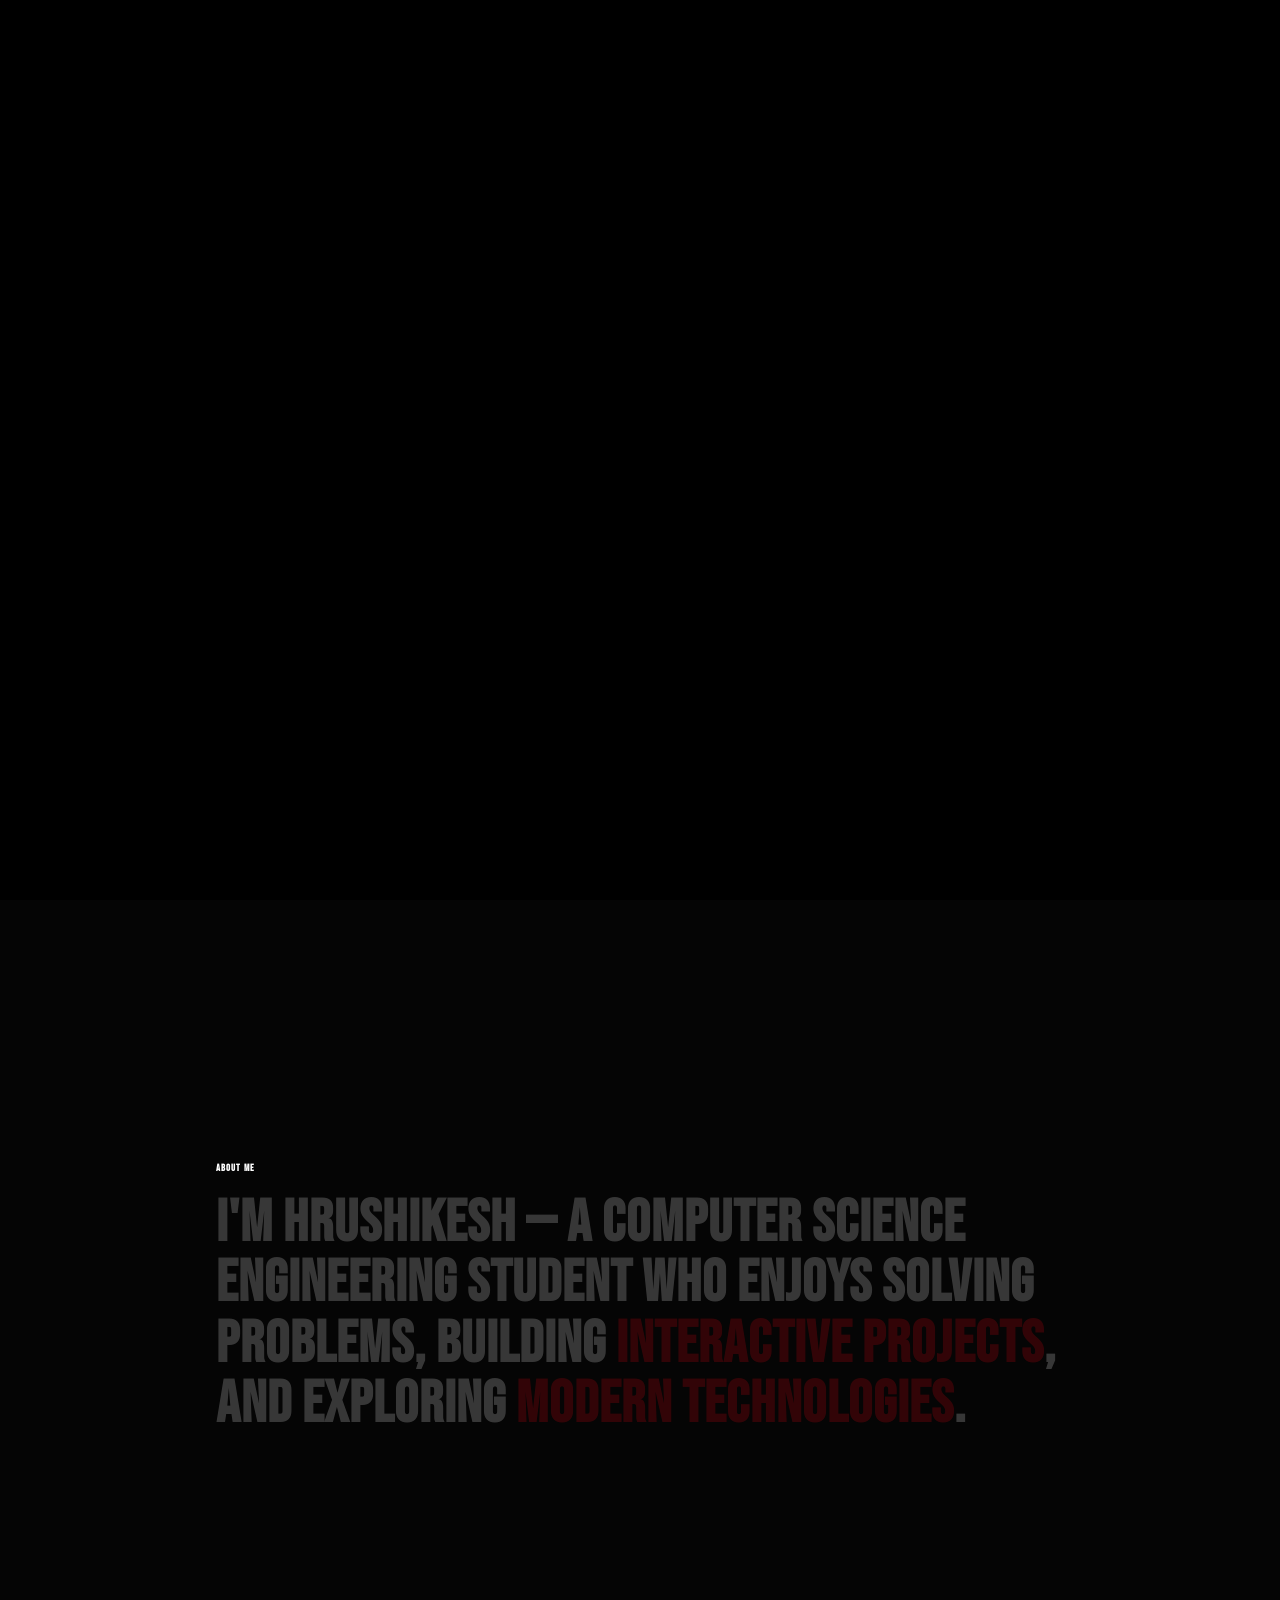
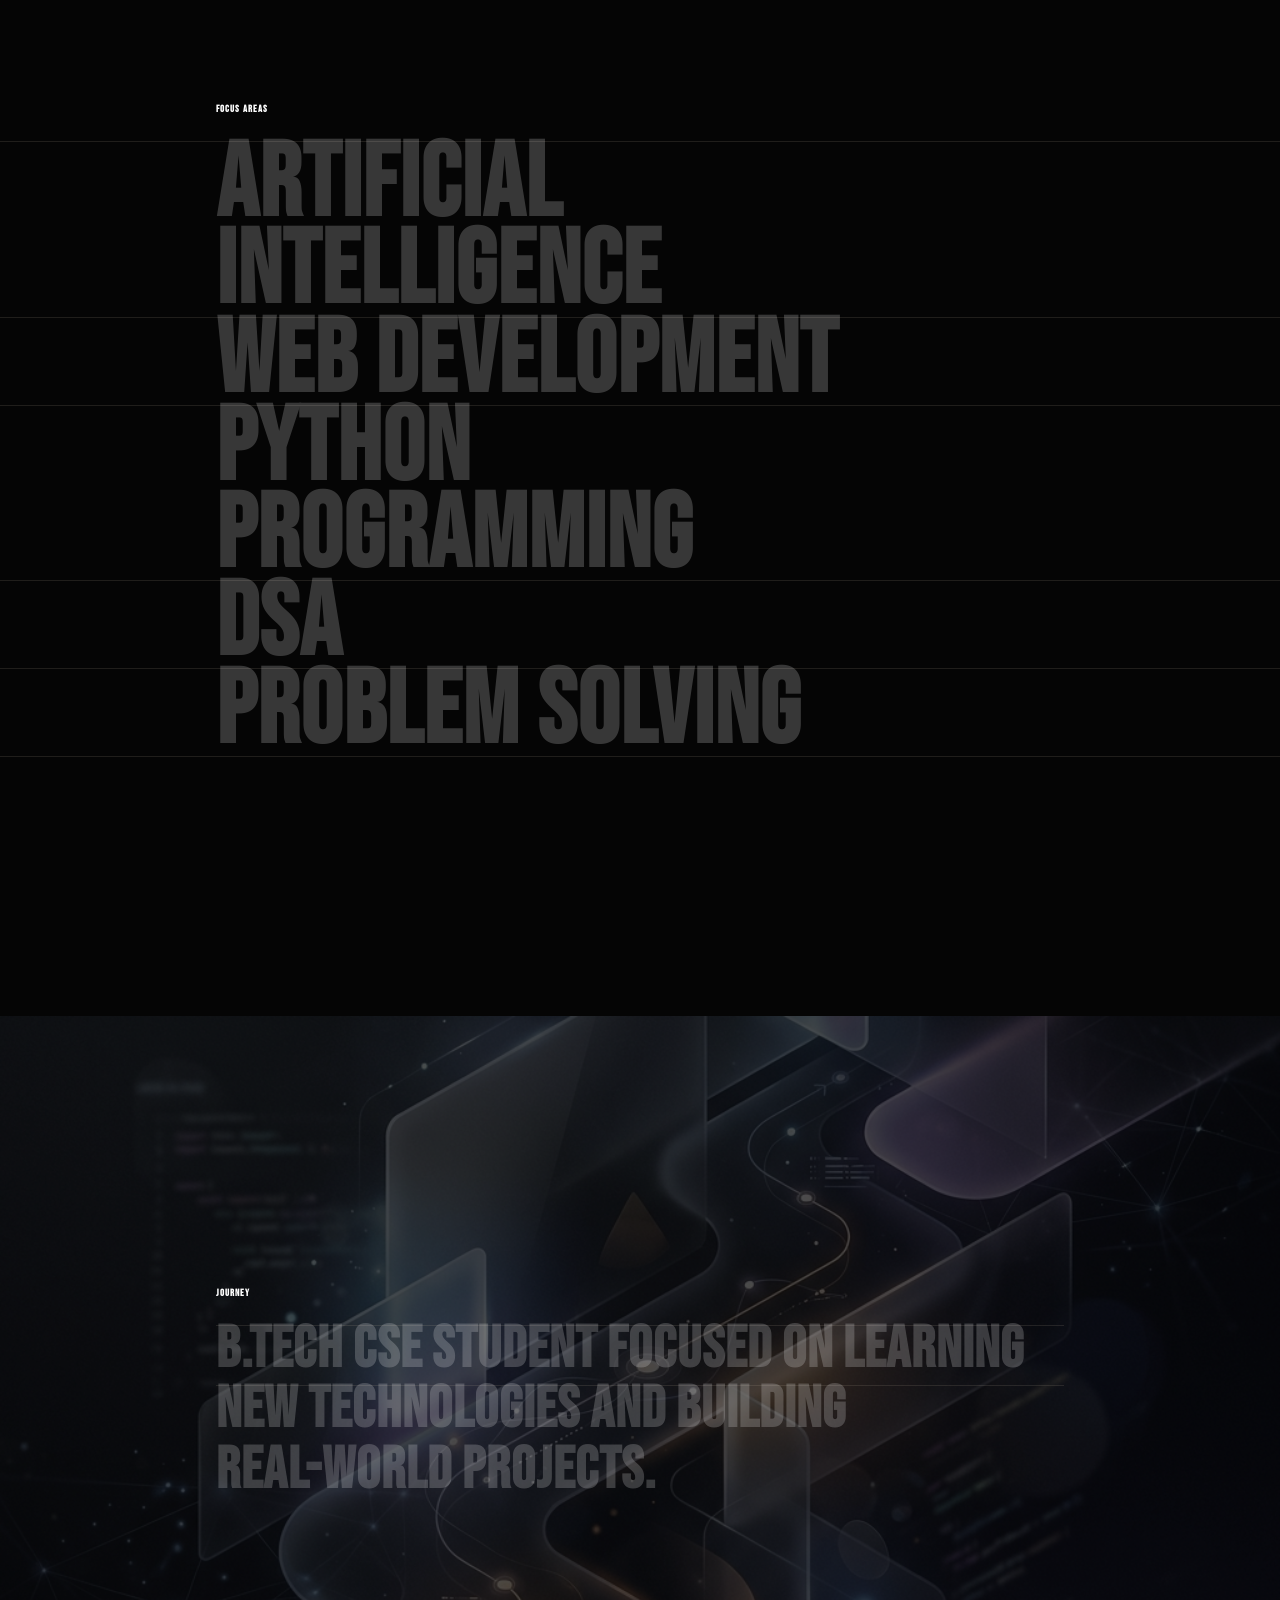
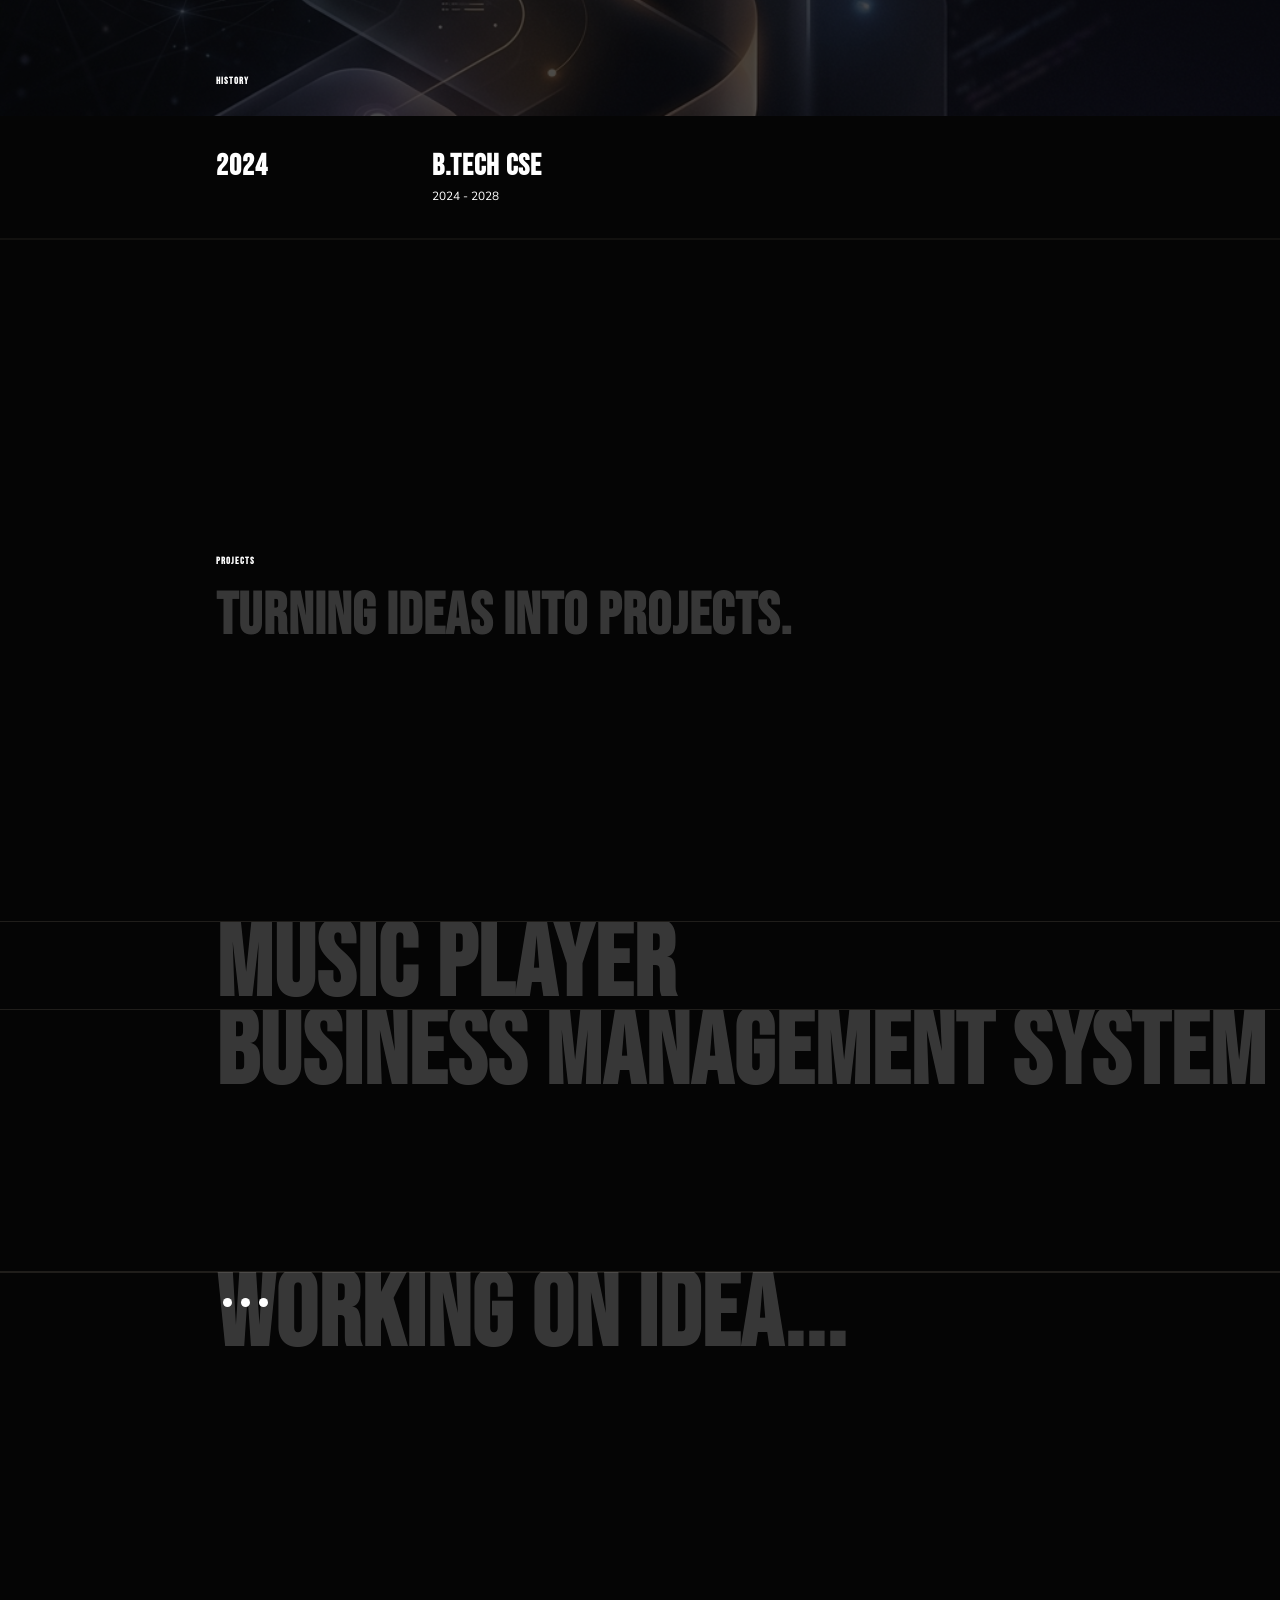
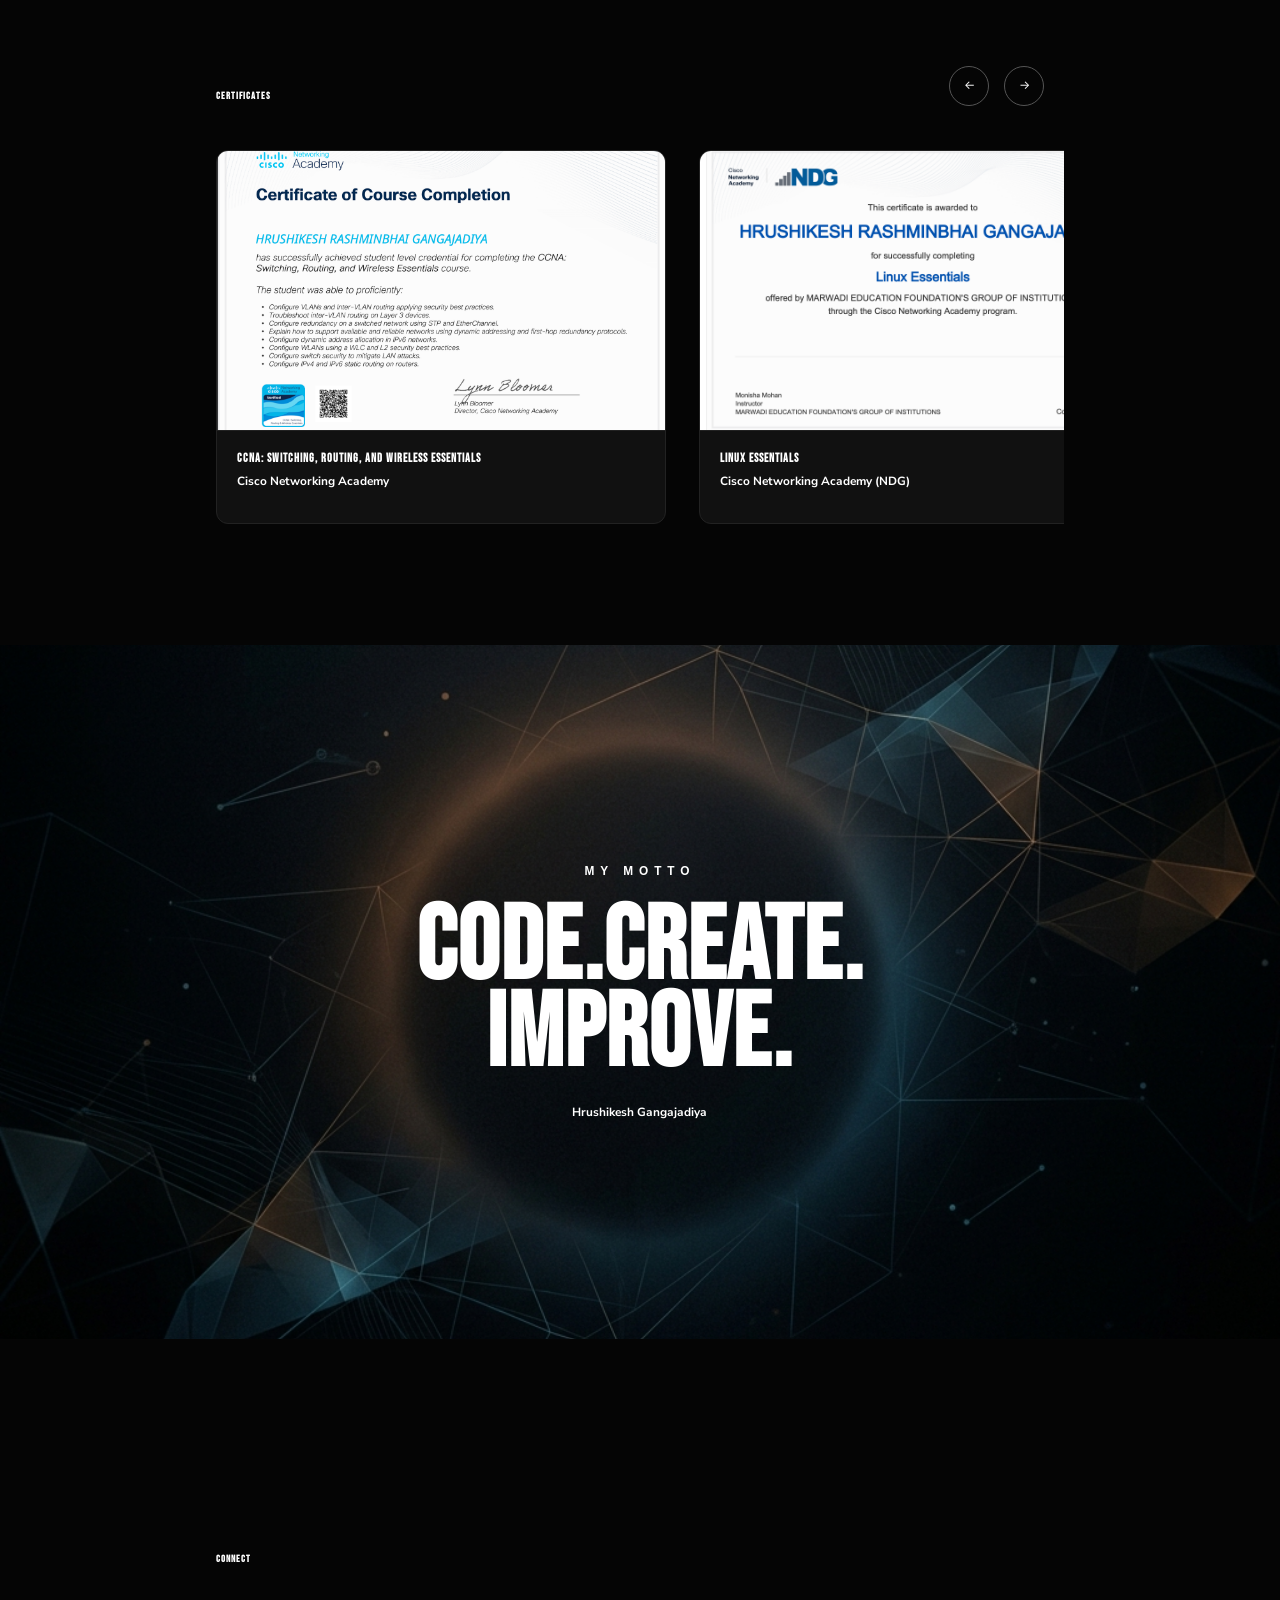
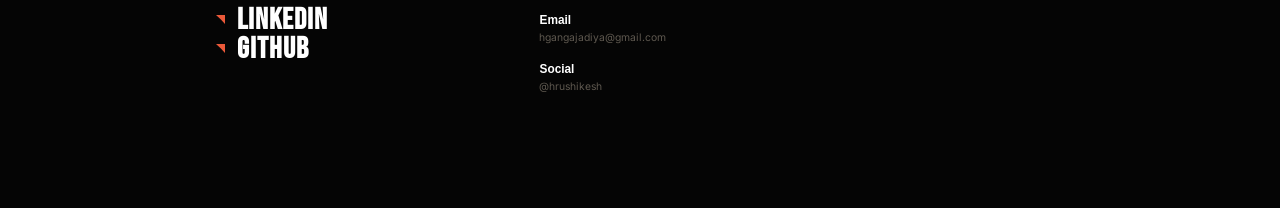
==== index.html @ e1f6123b "Initial commit of Resume website" ====
<!doctype html>
<html lang="en" class="js no-system-cursor">

<head>
    <meta charset="UTF-8">
    <meta name="viewport" content="width=device-width,initial-scale=1">
    <title>Hrushikesh — Portfolio</title>
    <link rel="icon" type="image/gif" href="assets/images/spider.gif?v=2">
    <link rel="shortcut icon" type="image/gif" href="assets/images/spider.gif?v=2">
    <link rel="preconnect" href="https://fonts.googleapis.com">
    <link rel="preconnect" href="https://fonts.gstatic.com" crossorigin>
    <link href="https://fonts.googleapis.com/css2?family=Bebas+Neue&family=Inter:wght@400;700;900&display=swap"
        rel="stylesheet">
    <meta name="description"
        content="I’m Hrushikesh — a Computer Science Engineering student passionate about building AI-powered tools, automation systems, and immersive digital experiences.">
    <script>
        history.scrollRestoration = "manual";
    </script>
    <meta name="robots" content="max-snippet:-1, max-image-preview:large, max-video-preview:-1">
    <meta name="generator" content="Powered by DevHonTran@2023 - Creative developer." />
    <link rel="canonical" href="https://ghrushikesh.github.io/My-Resume">
    <meta property="og:locale" content="en_US">
    <meta property="og:type" content="website">
    <meta property="og:title" content="Hrushikesh — Portfolio">
    <meta property="og:description"
        content="I’m Hrushikesh — a Computer Science Engineering student passionate about building AI-powered tools, automation systems, and immersive digital experiences.">
    <meta property="og:url" content="https://ghrushikesh.github.io/My-Resume">
    <meta property="og:site_name" content="Hrushikesh — Portfolio">
    <meta property="og:image" content="https://ghrushikesh.github.io/My-Resume/assets/images/screenshot.jpg">
    <meta property="og:image:secure_url" content="https://ghrushikesh.github.io/My-Resume/assets/images/screenshot.jpg">
    <meta property="og:image:width" content="1200">
    <meta property="og:image:height" content="630">
    <meta name="twitter:card" content="summary_large_image">
    <meta name="twitter:description"
        content="I’m Hrushikesh — a Computer Science Engineering student passionate about building AI-powered tools, automation systems, and immersive digital experiences.">
    <meta name="twitter:title" content="Hrushikesh — Portfolio">
    <meta name="twitter:image" content="https://ghrushikesh.github.io/My-Resume/assets/images/screenshot.jpg">
    <link rel="shortlink" href="https://ghrushikesh.github.io/My-Resume">

    <meta name="msapplication-TileColor" content="#050505">
    <meta name="theme-color" content="#050505">
    <script>
        /* <![CDATA[ */
        var siteData = {
            "siteUrl": "https://ghrushikesh.github.io/My-Resume"
        };
        /* ]]> */
    </script>
    <script src="assets/js/caching.js?v=1.0.0.3"></script>
    <style>
        body:not(.site__template-mobile) .is-animation-loading {
            opacity: 0;
        }

        body,
        html {
            scroll-behavior: auto !important;
            overscroll-behavior-y: auto !important;
            overflow: auto !important;
            height: auto !important;
        }

        /* Ensure scrollbars are visible */
        body::-webkit-scrollbar {
            display: block !important;
            width: 10px;
        }

        body::-webkit-scrollbar-track {
            background: #050505;
        }

        body::-webkit-scrollbar-thumb {
            background: #4d4d4d;
            border-radius: 5px;
        }

        /* Mask Fallback */
        .layer__red {
            -webkit-mask-image: radial-gradient(circle var(--size) at var(--x) var(--y), black 100%, transparent 100%) !important;
            mask-image: radial-gradient(circle var(--size) at var(--x) var(--y), black 100%, transparent 100%) !important;
            -webkit-mask-position: 0 0 !important;
            mask-position: 0 0 !important;
            -webkit-mask-size: 100% 100% !important;
            mask-size: 100% 100% !important;
        }

        /* Disable mask reveal for specific sections */
        .layer__red .js-no-mask-section {
            opacity: 0 !important;
        }

        /* 1. Glitch Effect for Hero Text */
        .glitch-text {
            position: relative;
            display: inline-block;
        }

        .glitch-text:hover {
            animation: glitch 0.3s infinite;
        }

        @keyframes glitch {
            0% {
                text-shadow: 3px 0 #E60012, -3px 0 #00FFFF;
                transform: translate(2px, 0);
            }

            20% {
                text-shadow: -3px 0 #E60012, 3px 0 #00FFFF;
                transform: translate(-2px, 0);
            }

            40% {
                text-shadow: 3px 0 #E60012, -3px 0 #00FFFF;
                transform: translate(1px, -1px);
            }

            60% {
                text-shadow: -3px 0 #E60012, 3px 0 #00FFFF;
                transform: translate(-1px, 1px);
            }

            80% {
                text-shadow: 3px 0 #E60012, -3px 0 #00FFFF;
                transform: translate(2px, 1px);
            }

            100% {
                text-shadow: -3px 0 #E60012, 3px 0 #00FFFF;
                transform: translate(0, 0);
            }
        }

        /* 2. Venom Blast Glow on Hover */
        a:hover,
        .header_menu_item:hover,
        .contact_link:hover,
        .social_link:hover,
        .social_link__github:hover,
        .link-logo:hover,
        .cert-btn-prev:hover,
        .cert-btn-next:hover,
        .cert-btn-prev-red:hover,
        .cert-btn-next-red:hover {
            text-shadow: 0 0 10px #FFD700, 0 0 20px #FFA500 !important;
            color: #FFD700 !important;
            transition: 0.3s cubic-bezier(0.4, 0, 0.2, 1);
        }

        .cert-btn-prev:hover,
        .cert-btn-next:hover,
        .cert-btn-prev-red:hover,
        .cert-btn-next-red:hover {
            box-shadow: 0 0 20px #FFD700 !important;
            border-color: #FFD700 !important;
            background: #FFD700 !important;
            color: #000 !important;
        }

        /* 3. Miles Morales Custom Cursor */
        .vj-cursor,
        .js-vj-cursor {
            opacity: 1 !important;
            overflow: visible !important;
            z-index: 999999 !important;
        }

        .vj-cursor::after,
        .js-vj-cursor::after {
            content: '' !important;
            position: absolute !important;
            width: 10px !important;
            height: 10px !important;
            background: #FFFFFF !important;
            border-radius: 50% !important;
            box-shadow: 0 0 15px #E60012, 0 0 30px #E60012 !important;
            top: 50% !important;
            left: 50% !important;
            transform: translate(-50%, -50%) !important;
            z-index: 999999 !important;
            display: block !important;
            pointer-events: none !important;
        }

        .vj-cursor::before {
            content: '' !important;
            position: absolute !important;
            width: 40px !important;
            height: 40px !important;
            border: 2px solid #E60012 !important;
            border-radius: 50% !important;
            top: 50% !important;
            left: 50% !important;
            transform: translate(-50%, -50%) scale(0) !important;
            animation: spider-pulse 3s infinite !important;
            pointer-events: none !important;
            z-index: 999998 !important;
            display: block !important;
        }

        @keyframes spider-pulse {
            0% {
                transform: translate(-50%, -50%) scale(0.5);
                opacity: 0;
            }

            10% {
                opacity: 1;
            }

            40% {
                transform: translate(-50%, -50%) scale(4);
                opacity: 0;
            }

            100% {
                opacity: 0;
            }
        }

        /* 2. Glitchy Profile Logo */
        .header_logo img {
            transition: all 0.2s ease;
        }

        .header_logo:hover img {
            animation: logo-glitch 0.4s infinite;
        }

        @keyframes logo-glitch {
            0% {
                transform: translate(0, 0);
                filter: hue-rotate(0deg);
            }

            25% {
                transform: translate(-2px, 2px);
                filter: hue-rotate(90deg);
            }

            50% {
                transform: translate(2px, -2px);
                filter: hue-rotate(180deg);
            }

            75% {
                transform: translate(-1px, -1px);
                filter: hue-rotate(270deg);
            }

            100% {
                transform: translate(0, 0);
                filter: hue-rotate(360deg);
            }
        }

        /* 4. Refined Venom Blast Pulse */
        .contact_link,
        .cert-btn-prev,
        .cert-btn-next {
            animation: venom-pulse 5s infinite;
        }

        @keyframes venom-pulse {
            0% {
                text-shadow: none;
                box-shadow: none;
            }

            94% {
                text-shadow: none;
                box-shadow: none;
            }

            96% {
                text-shadow: 0 0 15px #FFD700;
                box-shadow: 0 0 10px #FFD700;
            }

            98% {
                text-shadow: 0 0 25px #FFD700;
                box-shadow: 0 0 20px #FFD700;
            }

            100% {
                text-shadow: none;
                box-shadow: none;
            }
        }

        .hero_content {
            display: flex !important;
            justify-content: center !important;
            align-items: center !important;
            text-align: center !important;
            width: 100% !important;
            left: 0 !important;
            height: 100vh !important;
            /* Force full height centering */
        }

        .hero_content_inner {
            width: 100% !important;
            max-width: 100% !important;
            flex: 0 0 100% !important;
            display: flex !important;
            flex-direction: column !important;
            align-items: center !important;
            justify-content: center !important;
        }

        a:hover,
        button:hover {
            cursor: none !important;
            /* Hide system cursor on hover to use custom one */
        }

        /* 5. Smooth Reveal on Scroll */
        .reveal-on-scroll {
            opacity: 0;
            transform: translateY(40px);
            transition: all 0.8s cubic-bezier(0.2, 0.8, 0.2, 1);
        }

        /* 5. Spider-Man Typography */
        h1,
        h2,
        h3,
        .h1,
        .h2,
        .h3,
        .text-uppercase,
        strong {
            font-family: 'Bebas Neue', sans-serif !important;
            letter-spacing: 1px !important;
            text-transform: uppercase !important;
        }

        body {
            font-family: 'Inter', sans-serif !important;
        }

        /* 1. Chromatic Aberration */
        h1.glitch-text {
            text-shadow: 2px 0 1px rgba(230, 0, 18, 0.8), -2px 0 1px rgba(0, 255, 255, 0.8) !important;
        }

        /* 2. Web Particle Canvas */
        #web-canvas {
            position: fixed;
            top: 0;
            left: 0;
            width: 100%;
            height: 100%;
            z-index: -1;
            pointer-events: none;
            opacity: 0.15;
            /* Much subtler */
        }

        .reveal-on-scroll.revealed {
            opacity: 1 !important;
            transform: translateY(0) !important;
            visibility: visible !important;
        }
    </style>
    <!-- <script async src="https://www.googletagmanager.com/gtag/js?id=G-79VFDFP12E"></script>
    <script>
        window.dataLayer = window.dataLayer || [];

        function gtag() {
            dataLayer.push(arguments);
        }
        gtag('js', new Date());

        gtag('config', 'G-79VFDFP12E');
    </script> -->
    <script defer="defer" src="vendor.bundle.js?v=miles_v3_final"></script>
    <script defer="defer" src="app.bundle.js?v=miles_v3_final"></script>
    <link href="app.css?v=miles_v3_final" rel="stylesheet">
</head>

<body class="home">
    <canvas id="web-canvas"></canvas>
    <div class="page-loading js-page-loading"
        style="position: fixed; top: 0; z-index: 99999999; width: 100%; height: 100%; left: 0; background-color: #050505;">
        <div class="page-loading_inner js-page-loading_inner" style="opacity: 0"><svg id="page-loading_circle"
                width="270" height="270" viewBox="0 0 270 270" fill="none" xmlns="http://www.w3.org/2000/svg">
                <circle cx="136" cy="136" r="132" stroke="#FFFFFF" />
            </svg>
            <div class="page-loading_logo"><img id="page-loading_logo" src="assets/images/spider.gif" width="64px"
                    height="64px" alt="logo" style="border-radius: 50%; object-fit: cover;"></div><button
                id="js-page-loading_start" class="body-text page-loading_start">Start</button> <span
                id="js-page-loading_text" class="page-loading_text"><b class="js-loading_text">00</b>%</span>
        </div>
    </div>
    <header class="header js-header">
        <div class="header_logo js-header_logo"><a class="link-logo" aria-label="Home page" href="/"><img
                    src="assets/icons/profile.jpeg" alt="logo"
                    style="width: 40px; height: 40px; border-radius: 50%; object-fit: cover;"></a></div>
        <div class="header_menu">
            <ul class="header_menu_list ul__reset">
                <li class="header_menu_item js-cursor-contract"><a href="#about" class="desc text-uppercase"><span
                            class="header_menu_item_inner"><span
                                class="header_menu_item_link header_menu_item_link__deep">About</span> <span
                                class="header_menu_item_link header_menu_item_link__active">About</span></span></a></li>
                <li class="header_menu_item js-cursor-contract"><a href="#work" class="desc text-uppercase"><span
                            class="header_menu_item_inner"><span
                                class="header_menu_item_link header_menu_item_link__deep">Projects</span> <span
                                class="header_menu_item_link header_menu_item_link__active">Projects</span></span></a>
                </li>
                <li class="header_menu_item js-cursor-contract"><a href="#contact" class="desc text-uppercase"><span
                            class="header_menu_item_inner"><span
                                class="header_menu_item_link header_menu_item_link__deep">Contact</span> <span
                                class="header_menu_item_link header_menu_item_link__active">Contact</span></span></a>
                </li>
            </ul>
        </div>
    </header>
    <main class="main-layer js-pageContent">
        <div class="layer layer__dark">
            <div class="container">
                <div id="about">
                    <div class="hero">
                        <div class="hero_bg" data-lenis-parallax=".5">
                            <div class="w-100 h-100 js-anim--scale" data-screen-offset="0.3"><video id="hero-bg-video"
                                    autoplay muted playsinline loop preload="none" data-pc="assets/video/hero.mp4"
                                    data-mobile="assets/video/hero_mobile.mp4"></video></div>
                        </div>
                        <div class="hero_content">
                            <div class="row justify-content-center">
                                <div class="hero_content_inner js-cursor-extend">
                                    <h6 class="text-center hero_content_inner_subtitle js-anim--lines--sim"
                                        data-screen-offset="0.8">Hrushikesh Gangajadiya</h6>
                                    <h1 class="text-center js-anim--chars mb-0 glitch-text" data-screen-offset="0.6">
                                        BUILDING<br><strong>FUTURISTIC</strong><br><strong>DIGITAL</strong><br>EXPERIENCES
                                    </h1>
                                </div>
                            </div>
                        </div>
                    </div>
                    <div class="about js-about">
                        <div class="row about_me">
                            <div class="col-lg-8 col-sm-10 col-12 offset-lg-2 offset-sm-1">
                                <div class="about_content container_content js-cursor-extend">
                                    <p class="about_content_label body-text text-uppercase">About me</p>
                                    <div class="about_content_desc h2">
                                        <div class="scroll-paragraph-mask js-scroll-paragraph-mask">I'm Hrushikesh — a
                                            Computer Science Engineering student who enjoys solving problems,
                                            building <strong>interactive projects</strong>, and exploring <strong>modern
                                                technologies</strong>.
                                        </div>
                                    </div>
                                </div>
                            </div>
                        </div>
                        <div class="about_ido">
                            <div class="js-about_ido_coffee about_ido_coffee">
                                <div class="js-about_ido_inner about_ido_inner" data-lenis-speed="-.1"></div>
                            </div>
                            <div class="js-about_ido_mouse about_ido_mouse">
                                <div class="js-about_ido_inner about_ido_inner" data-lenis-speed=".1"></div>
                            </div>
                            <div class="row">
                                <div class="col-lg-8 col-sm-10 offset-lg-2 offset-sm-1 col-12">
                                    <p class="about_content_label container_content body-text text-uppercase">Focus
                                        Areas</p>
                                </div>
                            </div>
                            <div class="heading-mask js-heading-mask reveal-on-scroll">
                                <div class="heading-mask_el heading-mask_el__deep container_content">
                                    <div class="row align-items-center">
                                        <div class="col-sm-6 offset-lg-2 offset-sm-1 col-12">
                                            <div class="simple-masking">
                                                <div class="js-simple-masking_el simple-masking_el js-cursor-contract">
                                                    <h2 class="h1 mb-0 js-heading-mask_heading">Artificial Intelligence
                                                    </h2>
                                                </div>
                                            </div>
                                        </div>
                                        <div class="col-3 op-0 d-lg-block d-none">
                                            <p class="mb-0 desc">Building smart systems and neural networks for
                                                real-world impact.</p>
                                        </div>
                                    </div>
                                </div>
                                <div class="heading-mask_el heading-mask_el__masking container_content">
                                    <div class="row align-items-center">
                                        <div class="col-sm-6 offset-lg-2 offset-sm-1 col-12">
                                            <div class="simple-masking overflow-hidden">
                                                <div class="simple-masking_el">
                                                    <h2 class="h1 mb-0 text-dark">Artificial Intelligence</h2>
                                                </div>
                                            </div>
                                        </div>
                                        <div class="col-lg-3 col-sm-4 col-12 text-dark d-sm-block d-none">
                                            <p class="mb-0 desc">Building smart systems and neural networks for
                                                real-world impact.</p>
                                        </div>
                                    </div>
                                </div>
                            </div>
                            <div class="heading-mask js-heading-mask reveal-on-scroll">
                                <div class="heading-mask_el heading-mask_el__deep container_content">
                                    <div class="row align-items-center">
                                        <div class="col-sm-6 offset-lg-2 offset-sm-1 col-12">
                                            <div class="simple-masking">
                                                <div class="js-simple-masking_el simple-masking_el js-cursor-contract">
                                                    <h2 class="h1 mb-0 js-heading-mask_heading">Web Development</h2>
                                                </div>
                                            </div>
                                        </div>
                                        <div class="col-3 op-0 d-lg-block d-none">
                                            <p class="mb-0 desc">Creating responsive and interactive web applications
                                                using modern stacks.</p>
                                        </div>
                                    </div>
                                </div>
                                <div class="heading-mask_el heading-mask_el__masking container_content">
                                    <div class="row align-items-center">
                                        <div class="col-sm-6 offset-lg-2 offset-sm-1 col-12">
                                            <div class="simple-masking overflow-hidden">
                                                <div class="simple-masking_el">
                                                    <h2 class="h1 mb-0 text-dark">Web Development</h2>
                                                </div>
                                            </div>
                                        </div>
                                        <div class="col-lg-3 col-sm-4 col-12 text-dark d-sm-block d-none">
                                            <p class="mb-0 desc">Creating responsive and interactive web applications
                                                using modern stacks.</p>
                                        </div>
                                    </div>
                                </div>
                            </div>
                            <div class="heading-mask js-heading-mask reveal-on-scroll">
                                <div class="heading-mask_el heading-mask_el__deep container_content">
                                    <div class="row align-items-center">
                                        <div class="col-sm-6 offset-lg-2 offset-sm-1 col-12">
                                            <div class="simple-masking">
                                                <div class="js-simple-masking_el simple-masking_el js-cursor-contract">
                                                    <h2 class="h1 mb-0 js-heading-mask_heading">Python Programming</h2>
                                                </div>
                                            </div>
                                        </div>
                                        <div class="col-3 op-0 d-lg-block d-none">
                                            <p class="mb-0 desc">Writing clean, efficient, and scalable code for diverse
                                                software solutions.</p>
                                        </div>
                                    </div>
                                </div>
                                <div class="heading-mask_el heading-mask_el__masking container_content">
                                    <div class="row align-items-center">
                                        <div class="col-sm-6 offset-lg-2 offset-sm-1 col-12">
                                            <div class="simple-masking overflow-hidden">
                                                <div class="simple-masking_el">
                                                    <h2 class="h1 mb-0 text-dark">Python Programming</h2>
                                                </div>
                                            </div>
                                        </div>
                                        <div class="col-lg-3 col-sm-4 col-12 text-dark d-sm-block d-none">
                                            <p class="mb-0 desc">Writing clean, efficient, and scalable code for diverse
                                                software solutions.</p>
                                        </div>
                                    </div>
                                </div>
                            </div>
                            <div class="heading-mask js-heading-mask reveal-on-scroll">
                                <div class="heading-mask_el heading-mask_el__deep container_content">
                                    <div class="row align-items-center">
                                        <div class="col-sm-6 offset-lg-2 offset-sm-1 col-12">
                                            <div class="simple-masking">
                                                <div class="js-simple-masking_el simple-masking_el js-cursor-contract">
                                                    <h2 class="h1 mb-0 js-heading-mask_heading">DSA</h2>
                                                </div>
                                            </div>
                                        </div>
                                        <div class="col-3 op-0 d-lg-block d-none">
                                            <p class="mb-0 desc">Optimizing algorithms and data structures for maximum
                                                performance.</p>
                                        </div>
                                    </div>
                                </div>
                                <div class="heading-mask_el heading-mask_el__masking container_content">
                                    <div class="row align-items-center">
                                        <div class="col-sm-6 offset-lg-2 offset-sm-1 col-12">
                                            <div class="simple-masking overflow-hidden">
                                                <div class="simple-masking_el">
                                                    <h2 class="h1 mb-0 text-dark">DSA</h2>
                                                </div>
                                            </div>
                                        </div>
                                        <div class="col-lg-3 col-sm-4 col-12 text-dark d-sm-block d-none">
                                            <p class="mb-0 desc">Optimizing algorithms and data structures for maximum
                                                performance.</p>
                                        </div>
                                    </div>
                                </div>
                            </div>
                            <div class="heading-mask js-heading-mask reveal-on-scroll">
                                <div class="heading-mask_el heading-mask_el__deep container_content">
                                    <div class="row align-items-center">
                                        <div class="col-sm-6 offset-lg-2 offset-sm-1 col-12">
                                            <div class="simple-masking">
                                                <div class="js-simple-masking_el simple-masking_el js-cursor-contract">
                                                    <h2 class="h1 mb-0 js-heading-mask_heading">Problem Solving</h2>
                                                </div>
                                            </div>
                                        </div>
                                        <div class="col-3 op-0 d-lg-block d-none">
                                            <p class="mb-0 desc">Cracking complex logical challenges with efficient and
                                                elegant solutions.</p>
                                        </div>
                                    </div>
                                </div>
                                <div class="heading-mask_el heading-mask_el__masking container_content">
                                    <div class="row align-items-center">
                                        <div class="col-sm-6 offset-lg-2 offset-sm-1 col-12">
                                            <div class="simple-masking overflow-hidden">
                                                <div class="simple-masking_el">
                                                    <h2 class="h1 mb-0 text-dark">Problem Solving</h2>
                                                </div>
                                            </div>
                                        </div>
                                        <div class="col-lg-3 col-sm-4 col-12 text-dark d-sm-block d-none">
                                            <p class="mb-0 desc">Cracking complex logical challenges with efficient and
                                                elegant solutions.</p>
                                        </div>
                                    </div>
                                </div>
                            </div>
                        </div>
                    </div>
                </div>
                <div id="work">
                    <div class="work" id="work">
                        <div class="row work_experience">
                            <div class="work_bg" data-lenis-speed=".5">
                                <picture class="image__object-fit d-lg-block d-none" style="filter: brightness(0.3);">
                                    <img src="assets/images/work.png" width="1728" height="1008"
                                        sizes="(max-width: 1728px) 100vw, 1728px" alt="work" />
                                </picture>
                                <picture class="image__object-fit d-lg-none d-block" style="filter: brightness(0.3);">
                                    <img src="assets/images/work-mobile.png" width="429" height="914"
                                        sizes="(max-width: 429px) 100vw, 914px" alt="work-mobile" />
                                </picture>
                            </div>
                            <div class="col-lg-8 col-sm-10 offset-lg-2 offset-sm-1 col-12">
                                <div class="work_content container_content js-no-mask-section">
                                    <p class="work_content_label body-text text-uppercase">Journey</p>
                                    <div class="heading-mask">
                                        <div class="heading-mask_el heading-mask_el__deep">
                                            <div class="work_content_desc h2">
                                                <div class="scroll-paragraph-mask js-scroll-paragraph-mask">B.Tech CSE
                                                    student focused on learning new technologies and building real-world
                                                    projects.</div>
                                            </div>
                                        </div>
                                        <div class="heading-mask_el heading-mask_el__masking container_content">
                                            <div class="work_content_desc h2">
                                                <div class="scroll-paragraph-mask text-dark">Building beyond the
                                                    classroom.</div>
                                            </div>
                                        </div>
                                    </div>
                                </div>
                            </div>
                        </div>
                        <div class="work_history">
                            <div class="row work_heading work_history_heading">
                                <div class="col-lg-8 col-sm-10 offset-lg-2 offset-sm-1 col-12">
                                    <p class="work_content_label container_content body-text text-uppercase mb-0">
                                        History</p>
                                </div>
                            </div>
                            <div class="heading-mask heading-mask__now js-no-mask-section reveal-on-scroll">
                                <div class="heading-mask_el container_content heading-mask_el__deep">
                                    <div class="row">
                                        <div class="col-sm-2 offset-lg-2 offset-sm-1 col-3">
                                            <div class="simple-masking">
                                                <div class="simple-masking_el"><span class="h3 mb-1">2024</span></div>
                                            </div>
                                        </div>
                                        <div class="col-lg-6 col-sm-8 col-9">
                                            <div class="simple-masking_el js-simple-masking_el">
                                                <p class="h3 mb-1">B.Tech CSE</p>
                                                <p class="mb-0 desc font-400">2024 - 2028</p>
                                            </div>
                                        </div>
                                    </div>
                                </div>
                                <div class="heading-mask_el container_content heading-mask_el__masking">
                                    <div class="row">
                                        <div class="col-sm-2 offset-lg-2 offset-sm-1 col-3">
                                            <div class="simple-masking">
                                                <div class="simple-masking_el"><span
                                                        class="h3 mb-1 text-dark">2024</span></div>
                                            </div>
                                        </div>
                                        <div class="col-lg-6 col-sm-8 col-9">
                                            <div class="simple-masking_el">
                                                <p class="h3 mb-1 text-dark">B.Tech CSE</p>
                                                <p class="mb-0 desc font-400 text-dark">2024 - 2028</p>
                                            </div>
                                        </div>
                                    </div>
                                </div>
                            </div>

                        </div>
                    </div>
                    <div class="client js-client" id="client">
                        <div class="row client_info">
                            <div class="col-lg-9 col-sm-10 offset-lg-2 offset-sm-1 col-12">
                                <div class="client_content container_content js-cursor-extend">
                                    <p class="client_content_label body-text text-uppercase">Projects</p>
                                    <div class="client_content_desc h2">
                                        <div class="scroll-paragraph-mask js-scroll-paragraph-mask">Turning ideas into
                                            projects.</div>
                                    </div>
                                </div>
                            </div>
                        </div>
                        <div class="client_list">
                            <div class="client_list_3d" data-lenis-speed=".1">
                                <div class="js-client_list_3d client_list_3d_inner"></div>
                                <div class="client_list_3d_image"><img src="assets/images/planet-1-1.png" alt="planet">
                                </div>
                            </div>
                            <div class="client_list_inner">
                                <div class="heading-mask js-heading-mask reveal-on-scroll">
                                    <div class="heading-mask_el heading-mask_el__deep">
                                        <div class="row align-items-center">
                                            <div class="col-lg-10 offset-lg-2 col-sm-11 offset-sm-1 col-12">
                                                <div class="simple-masking overflow-hidden">
                                                    <div
                                                        class="simple-masking_el js-simple-masking_el js-cursor-contract">
                                                        <h2
                                                            class="h1 mb-0 js-heading-mask_heading container_content none-break">
                                                            Music Player</h2>
                                                    </div>
                                                </div>
                                            </div>
                                        </div>
                                    </div>
                                    <div class="heading-mask_el heading-mask_el__masking container_content">
                                        <div class="row align-items-center">
                                            <div class="col-sm-6 offset-lg-2 offset-sm-1 col-12">
                                                <div class="simple-masking overflow-hidden">
                                                    <div class="simple-masking_el">
                                                        <h2 class="h1 mb-0 text-dark none-break">Music Player</h2>
                                                    </div>
                                                </div>
                                            </div>
                                            <div class="col-lg-3 col-sm-4 text-dark d-sm-block d-none">
                                                <p class="mb-0 desc">Interactive Music Player website with modern UI/UX
                                                    design.</p>
                                            </div>
                                        </div>
                                    </div>
                                </div>
                                <div class="heading-mask js-heading-mask reveal-on-scroll">
                                    <div class="heading-mask_el heading-mask_el__deep">
                                        <div class="row align-items-center">
                                            <div class="col-lg-10 offset-lg-2 col-sm-11 offset-sm-1 col-12">
                                                <div class="simple-masking overflow-hidden">
                                                    <div
                                                        class="simple-masking_el js-simple-masking_el js-cursor-contract">
                                                        <h2 class="h1 mb-0 js-heading-mask_heading container_content">
                                                            Business Management System</h2>
                                                    </div>
                                                </div>
                                            </div>
                                        </div>
                                    </div>
                                    <div class="heading-mask_el heading-mask_el__masking container_content">
                                        <div class="row align-items-center">
                                            <div class="col-sm-6 offset-lg-2 offset-sm-1 col-12">
                                                <div class="simple-masking overflow-hidden">
                                                    <div class="simple-masking_el">
                                                        <h2 class="h1 mb-0 text-dark">Business Management
                                                            System</h2>
                                                    </div>
                                                </div>
                                            </div>
                                            <div class="col-lg-3 col-sm-4 text-dark d-sm-block d-none">
                                                <p class="mb-0 desc">Comprehensive Business Management System.</p>
                                            </div>
                                        </div>
                                    </div>
                                </div>
                                <div class="heading-mask js-heading-mask reveal-on-scroll">
                                    <div class="heading-mask_el heading-mask_el__deep">
                                        <div class="row align-items-center">
                                            <div class="col-lg-10 offset-lg-2 col-sm-11 offset-sm-1 col-12">
                                                <div class="simple-masking overflow-hidden">
                                                    <div
                                                        class="simple-masking_el js-simple-masking_el js-cursor-contract">
                                                        <h2
                                                            class="h1 mb-0 js-heading-mask_heading container_content op-05">
                                                            Working on idea...</h2>
                                                    </div>
                                                </div>
                                            </div>
                                        </div>
                                    </div>
                                </div>
                            </div>
                            <div class="row">
                                <div class="col-lg-10 offset-lg-2 col-sm-11 offset-sm-1 col-12">
                                    <div class="dots container_content"><span></span> <span></span> <span></span></div>
                                </div>
                            </div>
                        </div>
                    </div>
                    <div id="certificates" class="testimonials js-testimonials reveal-on-scroll"
                        style="padding: 100px 0;">
                        <div class="row">
                            <div class="col-lg-8 col-sm-10 col-12 offset-lg-2 offset-sm-1">
                                <div class="d-flex justify-content-between align-items-end mb-5">
                                    <p
                                        class="testimonials_content_label container_content body-text text-uppercase mb-0">
                                        Certificates</p>
                                    <div class="slider-arrows js-no-mask-section"
                                        style="display: flex; gap: 15px; margin-right: 20px;">
                                        <button class="cert-btn-prev"
                                            style="background: transparent; border: 1px solid #555; color: #fff; width: 40px; height: 40px; border-radius: 50%; display: flex; align-items: center; justify-content: center; cursor: pointer; transition: 0.3s; padding: 0;"
                                            onmouseover="this.style.background='#fff'; this.style.color='#000';"
                                            onmouseout="this.style.background='transparent'; this.style.color='#fff';">&#8592;</button>
                                        <button class="cert-btn-next"
                                            style="background: transparent; border: 1px solid #555; color: #fff; width: 40px; height: 40px; border-radius: 50%; display: flex; align-items: center; justify-content: center; cursor: pointer; transition: 0.3s; padding: 0;"
                                            onmouseover="this.style.background='#fff'; this.style.color='#000';"
                                            onmouseout="this.style.background='transparent'; this.style.color='#fff';">&#8594;</button>
                                    </div>
                                </div>
                                <div class="certificates_scroll_container js-no-mask-section"
                                    style="overflow-x: auto; white-space: nowrap; padding-bottom: 20px; -ms-overflow-style: none; scrollbar-width: none; scroll-snap-type: x mandatory;">
                                    <!-- CCNA: Switching, Routing, and Wireless Essentials -->
                                    <div class="certificate_item"
                                        style="display: inline-block; width: 450px; background: #111; margin-right: 30px; border-radius: 12px; border: 1px solid #222; overflow: hidden; vertical-align: top; scroll-snap-align: start;">
                                        <img src="assets/certificate/ccna_switching.png"
                                            style="width: 100%; height: 280px; object-fit: cover; border-bottom: 1px solid #222;">
                                        <div style="padding: 20px; color: #fff;">
                                            <h3 class="h6 mb-1">CCNA: Switching, Routing, and Wireless Essentials</h3>
                                            <p class="desc op-05 small">Cisco Networking Academy</p>
                                        </div>
                                    </div>
                                    <!-- Linux Essentials -->
                                    <div class="certificate_item"
                                        style="display: inline-block; width: 450px; background: #111; margin-right: 30px; border-radius: 12px; border: 1px solid #222; overflow: hidden; vertical-align: top; scroll-snap-align: start;">
                                        <img src="assets/certificate/linux_essentials.png"
                                            style="width: 100%; height: 280px; object-fit: cover; border-bottom: 1px solid #222;">
                                        <div style="padding: 20px; color: #fff;">
                                            <h3 class="h6 mb-1">Linux Essentials</h3>
                                            <p class="desc op-05 small">Cisco Networking Academy (NDG)</p>
                                        </div>
                                    </div>
                                    <!-- CCNA: Introduction to Networks -->
                                    <div class="certificate_item"
                                        style="display: inline-block; width: 450px; background: #111; margin-right: 30px; border-radius: 12px; border: 1px solid #222; overflow: hidden; vertical-align: top; scroll-snap-align: start;">
                                        <img src="assets/certificate/ccna_intro.png"
                                            style="width: 100%; height: 280px; object-fit: cover; border-bottom: 1px solid #222;">
                                        <div style="padding: 20px; color: #fff;">
                                            <h3 class="h6 mb-1">CCNA: Introduction to Networks</h3>
                                            <p class="desc op-05 small">Cisco Networking Academy</p>
                                        </div>
                                    </div>
                                    <!-- Problem Solving for Success -->
                                    <div class="certificate_item"
                                        style="display: inline-block; width: 450px; background: #111; margin-right: 30px; border-radius: 12px; border: 1px solid #222; overflow: hidden; vertical-align: top; scroll-snap-align: start;">
                                        <img src="assets/certificate/infosys_problem_solving.png"
                                            style="width: 100%; height: 280px; object-fit: cover; border-bottom: 1px solid #222;">
                                        <div style="padding: 20px; color: #fff;">
                                            <h3 class="h6 mb-1">Problem Solving for Success</h3>
                                            <p class="desc op-05 small">Infosys Springboard</p>
                                        </div>
                                    </div>
                                </div>
                            </div>
                        </div>
                    </div>
                </div>
                <div id="contact">
                    <div class="motto">
                        <div class="motto_bg" data-lenis-speed=".3">
                            <picture class="image__object-fit d-sm-block d-none"><img
                                    src="assets/images/banner-bottom.png" width="1728" height="1008"
                                    sizes="(max-width: 1728px) 100vw, 1728px" alt="banner-bottom" /></picture>
                            <picture class="image__object-fit d-sm-none d-block"><img
                                    src="assets/images/banner-bottom-mobile.png" width="856" height="1720"
                                    sizes="(max-width: 856px) 100vw, 856px" alt="banner-bottom-mobile" /></picture>
                        </div>
                        <div class="motto_content container_content">
                            <div class="row justify-content-center align-items-center">
                                <div class="col-lg-8 col-12 motto_content_inner js-no-mask-section">
                                    <div>
                                        <p class="text-center mb-0 h6 js-anim--lines--sim" data-offset=".2">MY MOTTO</p>
                                        <p class="text-center motto_content_heading h1 mb-0 js-anim--chars"
                                            data-offset=".2">Code.<br
                                                class="d-lg-none d-inline-block">Create.<br>Improve.</p>
                                        <p class="desc text-center mb-0 js-anim--lines--sim" data-offset=".2">Hrushikesh
                                            Gangajadiya
                                        </p>
                                    </div>
                                </div>

                            </div>
                        </div>
                    </div>
                    <div id="contact" class="contact container_content">
                        <div class="row">
                            <div class="col-lg-8 col-sm-10 col-12 offset-lg-2 offset-sm-1">
                                <p class="contact_label body-text text-uppercase">Connect</p>
                            </div>
                        </div>
                        <div class="row">
                            <div class="col-lg-3 col-sm-5 offset-lg-2 offset-sm-1 col-12">
                                <ul class="ul__reset">
                                    <li class="heading-mask social-link js-cursor-contract heading-mask__now h3">
                                        <div class="heading-mask_el heading-mask_el__deep"><a
                                                href="https://www.linkedin.com/in/hrushikesh-gangajadiya?utm_source=share_via&utm_content=profile&utm_medium=member_android"
                                                class="contact_link" target="_blank">LinkedIn</a></div>
                                        <div class="heading-mask_el heading-mask_el__masking"><a
                                                href="https://www.linkedin.com/in/hrushikesh-gangajadiya?utm_source=share_via&utm_content=profile&utm_medium=member_android"
                                                class="text-dark contact_link" target="_blank">Let's connect</a></div>
                                    </li>
                                    <li class="heading-mask social-link js-cursor-contract heading-mask__now h3">
                                        <div class="heading-mask_el heading-mask_el__deep"><a
                                                href="https://github.com/GHrushikesh" class="contact_link"
                                                target="_blank">GitHub</a></div>
                                        <div class="heading-mask_el heading-mask_el__masking"><a
                                                href="https://github.com/GHrushikesh" class="text-dark contact_link"
                                                target="_blank">Check my repos</a></div>
                                    </li>
                                </ul>
                            </div>

                            <div class="col-lg-3 col-12 contact_content">
                                <div class="row">
                                    <div class="col-lg-12 col-sm-5 offset-lg-0 offset-sm-1 col-12">
                                        <div
                                            class="heading-mask contact_info contact_info__top js-cursor-contract heading-mask__now">
                                            <div class="heading-mask_el heading-mask_el__deep"><span
                                                    class="h4 d-block">Email</span> <a class="sub-content"
                                                    href="mailto:hgangajadiya@gmail.com">hgangajadiya@gmail.com</a>
                                            </div>
                                            <div class="heading-mask_el heading-mask_el__masking"><span
                                                    class="h4 d-block text-dark">100% chance I read it</span> <a
                                                    class="sub-content text-dark"
                                                    href="mailto:hgangajadiya@gmail.com">hgangajadiya@gmail.com</a>
                                            </div>
                                        </div>
                                    </div>
                                    <div class="col-lg-12 col-sm-5 col-12">
                                        <div class="heading-mask contact_info js-cursor-contract heading-mask__now">
                                            <div class="heading-mask_el heading-mask_el__deep"><span
                                                    class="h4 d-block">Social</span> <a class="sub-content"
                                                    href="https://github.com/GHrushikesh">@hrushikesh</a></div>
                                            <div class="heading-mask_el heading-mask_el__masking"><span
                                                    class="h4 d-block text-dark">Always exploring</span> <a
                                                    class="sub-content text-dark"
                                                    href="https://github.com/GHrushikesh">@hrushikesh</a></div>
                                        </div>
                                    </div>
                                </div>
                            </div>
                        </div>
                    </div>
                </div>
            </div>
            <div class="frame-mobile"></div><button id="js-btn_clipPath" class="btn_clipPath"><span
                    class="btn_clipPath_inner"><span class="btn_clipPath_image btn_clipPath_image__ring"><img
                            src="assets/icons/ic-text-ring.svg" alt="ic-text-ring"> </span><span
                        class="btn_clipPath_image btn_clipPath_image__touch"><img src="assets/icons/ic-touch.svg"
                            alt="ic-touch"></span></span></button>
        </div>
        <div class="layer layer__red js-masker">
            <div class="container">
                <div class="hero hero__red">
                    <div class="hero_content">
                        <div class="row justify-content-center">
                            <div class="col-lg-4 col-sm-8 col-12 hero_content_inner"><span
                                    class="text-center h6 hero_content_inner_subtitle text-dark">Hrushikesh</span>
                                <h1 class="text-center text-dark js-anim--chars mb-0" data-screen-offset="0.6">
                                    Turning<br>curiosity<br>into<br>systems</h1>
                            </div>
                        </div>
                    </div>
                </div>
                <div class="about about__red">
                    <div class="row about_me">
                        <div class="col-lg-8 col-sm-10 col-12 offset-lg-2 offset-sm-1">
                            <div class="about_content container_content">
                                <p class="about_content_label body-text text-uppercase text-dark">About me</p>
                                <div class="about_content_desc h2">
                                    <div class="scroll-paragraph-mask text-dark">I’m a student who
                                        enjoys building smart systems, experimenting with interfaces, and turning ideas
                                        into real projects.</div>
                                </div>
                            </div>
                        </div>
                    </div>
                    <div class="about_ido op-0">
                        <div class="row">
                            <div class="col-lg-8 col-sm-10 col-12 offset-lg-2 offset-sm-1">
                                <p class="about_content_label container_content body-text text-uppercase text-dark">What
                                    i do</p>
                            </div>
                        </div>
                        <div class="heading-mask">
                            <div class="heading-mask_el heading-mask_el__deep container_content">
                                <div class="row align-items-center">
                                    <div class="col-sm-6 offset-lg-2 offset-sm-1 col-12 d-sm-block d-none">
                                        <div class="simple-masking overflow-hidden">
                                            <h2 class="h1 mb-0 text-dark">3D</h2>
                                        </div>
                                    </div>
                                    <div class="col-lg-3 col-sm-4 col-12 text-dark d-lg-none d-block">
                                        <p class="mb-0 desc text-dark">I can produce anything that my 16”<br />laptop
                                            can render</p>
                                    </div>
                                </div>
                            </div>
                            <div class="heading-mask_el heading-mask_el__masking container_content container_content">
                                <div class="row align-items-center">
                                    <div class="col-sm-6 offset-lg-2 offset-sm-1 col-12 d-sm-block d-none">
                                        <div class="simple-masking overflow-hidden">
                                            <h2 class="h1 mb-0 text-dark">3D</h2>
                                        </div>
                                    </div>
                                    <div class="col-lg-3 col-sm-4 col-12 text-dark d-lg-none d-block">
                                        <p class="mb-0 desc">I can produce anything that my 16”<br />laptop can render
                                        </p>
                                    </div>
                                </div>
                            </div>
                        </div>
                        <div class="heading-mask">
                            <div class="heading-mask_el heading-mask_el__deep container_content">
                                <div class="row align-items-center">
                                    <div class="col-sm-6 offset-lg-2 offset-sm-1 col-12 d-sm-block d-none">
                                        <div class="simple-masking overflow-hidden">
                                            <h2 class="h1 mb-0 text-dark">Visual</h2>
                                        </div>
                                    </div>
                                    <div class="col-lg-3 col-sm-4 col-12 text-dark d-lg-none d-block">
                                        <p class="mb-0 desc text-dark">I search the internet for visual references and
                                            then combine them to create my own work.</p>
                                    </div>
                                </div>
                            </div>
                            <div class="heading-mask_el heading-mask_el__masking container_content container_content">
                                <div class="row align-items-center">
                                    <div class="col-sm-6 offset-lg-2 offset-sm-1 col-12 d-sm-block d-none">
                                        <div class="simple-masking overflow-hidden">
                                            <h2 class="h1 mb-0 text-dark">Visual</h2>
                                        </div>
                                    </div>
                                    <div class="col-lg-3 col-sm-4 col-12 text-dark d-lg-none d-block">
                                        <p class="mb-0 desc">I search the internet for visual references and then
                                            combine them to create my own work.</p>
                                    </div>
                                </div>
                            </div>
                        </div>
                        <div class="heading-mask">
                            <div class="heading-mask_el heading-mask_el__deep container_content">
                                <div class="row align-items-center">
                                    <div class="col-sm-6 offset-lg-2 offset-sm-1 col-12 d-sm-block d-none">
                                        <div class="simple-masking overflow-hidden">
                                            <h2 class="h1 mb-0 text-dark">Motion</h2>
                                        </div>
                                    </div>
                                    <div class="col-lg-3 col-sm-4 col-12 text-dark d-lg-none d-block">
                                        <p class="mb-0 desc text-dark">I use fancy motion that makes my design more
                                            interesting that it actually is</p>
                                    </div>
                                </div>
                            </div>
                            <div class="heading-mask_el heading-mask_el__masking container_content container_content">
                                <div class="row align-items-center">
                                    <div class="col-sm-6 offset-lg-2 offset-sm-1 col-12 d-sm-block d-none">
                                        <div class="simple-masking overflow-hidden">
                                            <h2 class="h1 mb-0 text-dark">Motion</h2>
                                        </div>
                                    </div>
                                    <div class="col-lg-3 col-sm-4 col-12 text-dark d-lg-none d-block">
                                        <p class="mb-0 desc">I use fancy motion that makes my design more interesting
                                            that it actually is</p>
                                    </div>
                                </div>
                            </div>
                        </div>
                        <div class="heading-mask">
                            <div class="heading-mask_el heading-mask_el__deep container_content">
                                <div class="row align-items-center">
                                    <div class="col-sm-6 offset-lg-2 offset-sm-1 col-12 d-sm-block d-none">
                                        <div class="simple-masking overflow-hidden">
                                            <h2 class="h1 mb-0 text-dark">Product</h2>
                                        </div>
                                    </div>
                                    <div class="col-lg-3 col-sm-4 col-12 text-dark d-lg-none d-block">
                                        <p class="mb-0 desc text-dark">I utilize common design best practices, test, and
                                            re-iterate until it works (hopefully).</p>
                                    </div>
                                </div>
                            </div>
                            <div class="heading-mask_el heading-mask_el__masking container_content container_content">
                                <div class="row align-items-center">
                                    <div class="col-sm-6 offset-lg-2 offset-sm-1 col-12 d-sm-block d-none">
                                        <div class="simple-masking overflow-hidden">
                                            <h2 class="h1 mb-0 text-dark">Product</h2>
                                        </div>
                                    </div>
                                    <div class="col-lg-3 col-sm-4 col-12 text-dark d-lg-none d-block">
                                        <p class="mb-0 desc">I utilize common design best practices, test, and
                                            re-iterate until it works (hopefully).</p>
                                    </div>
                                </div>
                            </div>
                        </div>
                        <div class="heading-mask">
                            <div class="heading-mask_el heading-mask_el__deep container_content">
                                <div class="row align-items-center">
                                    <div class="col-sm-6 offset-lg-2 offset-sm-1 col-12 d-sm-block d-none">
                                        <div class="simple-masking overflow-hidden">
                                            <h2 class="h1 mb-0 text-dark">Tutorial</h2>
                                        </div>
                                    </div>
                                    <div class="col-lg-3 col-sm-4 col-12 text-dark d-lg-none d-block">
                                        <p class="mb-0 desc text-dark">I thought I’d make millions of $ from
                                            Youtube<br />but I didn’t</p>
                                    </div>
                                </div>
                            </div>
                            <div class="heading-mask_el heading-mask_el__masking container_content container_content">
                                <div class="row align-items-center">
                                    <div class="col-sm-6 offset-lg-2 offset-sm-1 col-12 d-sm-block d-none">
                                        <div class="simple-masking overflow-hidden">
                                            <h2 class="h1 mb-0 text-dark">Tutorial</h2>
                                        </div>
                                    </div>
                                    <div class="col-lg-3 col-sm-4 col-12 text-dark d-lg-none d-block">
                                        <p class="mb-0 desc">I thought I’d make millions of $ from Youtube<br />but I
                                            didn’t</p>
                                    </div>
                                </div>
                            </div>
                        </div>
                    </div>
                </div>
                <div class="work work__red">
                    <div class="row work_experience">
                        <div class="col-lg-8 col-sm-10 offset-lg-2 offset-sm-1 col-12">
                            <div class="work_content container_content js-no-mask-section">
                                <p class="work_content_label body-text text-uppercase text-dark">Journey</p>
                                <div class="work_content_desc h2">
                                    <div class="scroll-paragraph-mask text-dark">Building beyond the classroom.</div>
                                </div>
                            </div>
                        </div>
                    </div>
                    <div class="work_history op-0">
                        <div class="row work_heading work_history_heading">
                            <div class="col-lg-8 col-sm-10 offset-lg-2 offset-sm-1 col-12">
                                <p class="work_content_label body-text text-uppercase container_content mb-0 text-dark">
                                    History</p>
                            </div>
                        </div>
                        <div class="heading-mask heading-mask__now js-no-mask-section">
                            <div class="heading-mask_el container_content heading-mask_el__deep">
                                <div class="row">
                                    <div class="col-sm-2 offset-lg-2 offset-sm-1 col-3">
                                        <div class="simple-masking">
                                            <div class="simple-masking_el"><span class="h3 mb-1 text-dark">2024</span>
                                            </div>
                                        </div>
                                    </div>
                                    <div class="col-lg-6 col-sm-8 col-9">
                                        <div class="simple-masking_el">
                                            <p class="h3 mb-1 text-dark">B.Tech CSE</p>
                                            <p class="mb-0 desc font-400 text-dark">2024 - 2028</p>
                                        </div>
                                    </div>
                                </div>
                            </div>
                            <div class="heading-mask_el container_content heading-mask_el__masking">
                                <div class="row">
                                    <div class="col-sm-2 offset-lg-2 offset-sm-1 col-3">
                                        <div class="simple-masking">
                                            <div class="simple-masking_el"><span class="h3 mb-1 text-dark">2024</span>
                                            </div>
                                        </div>
                                    </div>
                                    <div class="col-lg-6 col-sm-8 col-9">
                                        <div class="simple-masking_el">
                                            <p class="h3 mb-1 text-dark">B.Tech CSE</p>
                                            <p class="mb-0 desc font-400 text-dark">2024 - 2028</p>
                                        </div>
                                    </div>
                                </div>
                            </div>
                        </div>
                        <div class="heading-mask">
                            <div class="heading-mask_el container_content heading-mask_el__deep">
                                <div class="row">
                                    <div class="col-sm-2 offset-lg-2 offset-sm-1 col-3">
                                        <div class="simple-masking">
                                            <div class="simple-masking_el"><span class="h3 mb-1 text-dark">2023</span>
                                            </div>
                                        </div>
                                    </div>
                                    <div class="col-lg-6 col-sm-8 col-9">
                                        <div class="simple-masking_el">
                                            <p class="h3 mb-1 text-dark">AI Explorer</p>
                                            <p class="mb-0 desc font-400 text-dark">JARVIS Assistant</p>
                                        </div>
                                    </div>
                                </div>
                            </div>
                            <div class="heading-mask_el container_content heading-mask_el__masking">
                                <div class="row">
                                    <div class="col-sm-2 offset-lg-2 offset-sm-1 col-3">
                                        <div class="simple-masking">
                                            <div class="simple-masking_el"><span class="h3 mb-1 text-dark">2023</span>
                                            </div>
                                        </div>
                                    </div>
                                    <div class="col-lg-6 col-sm-8 col-9">
                                        <div class="simple-masking_el">
                                            <p class="h3 mb-1 text-dark">AI Explorer</p>
                                            <p class="mb-0 desc font-400 text-dark">JARVIS Assistant</p>
                                        </div>
                                    </div>
                                </div>
                            </div>
                        </div>
                        <div class="heading-mask">
                            <div class="heading-mask_el container_content heading-mask_el__deep">
                                <div class="row">
                                    <div class="col-sm-2 offset-lg-2 offset-sm-1 col-3">
                                        <div class="simple-masking">
                                            <div class="simple-masking_el"><span class="h3 mb-1 text-dark">2021</span>
                                            </div>
                                        </div>
                                    </div>
                                    <div class="col-lg-6 col-sm-8 col-9">
                                        <div class="simple-masking_el">
                                            <p class="h3 mb-1 text-dark">B.Tech CSE</p>
                                            <p class="mb-0 desc font-400 text-dark">Student</p>
                                        </div>
                                    </div>
                                </div>
                            </div>
                            <div class="heading-mask_el container_content heading-mask_el__masking">
                                <div class="row">
                                    <div class="col-sm-2 offset-lg-2 offset-sm-1 col-3">
                                        <div class="simple-masking">
                                            <div class="simple-masking_el"><span class="h3 mb-1 text-dark">2021</span>
                                            </div>
                                        </div>
                                    </div>
                                    <div class="col-lg-6 col-sm-8 col-9">
                                        <div class="simple-masking_el">
                                            <p class="h3 mb-1 text-dark">B.Tech CSE</p>
                                            <p class="mb-0 desc font-400 text-dark">Student</p>
                                        </div>
                                    </div>
                                </div>
                            </div>
                        </div>

                    </div>
                </div>
                <div class="client client__red">
                    <div class="row client_info">
                        <div class="col-lg-9 col-sm-10 offset-lg-2 offset-sm-1 col-12">
                            <div class="client_content container_content text-dark">
                                <p class="client_content_label body-text text-uppercase">Clients</p>
                                <div class="client_content_desc h2">
                                    <div class="scroll-paragraph-mask">I was only a small part of a large team. They
                                        probably have no idea I exist.</div>
                                </div>
                            </div>
                        </div>
                    </div>
                    <div class="client_list op-0 text-dark">
                        <div class="client_list_inner">
                            <div class="heading-mask">
                                <div class="heading-mask_el heading-mask_el__deep container_content">
                                    <div class="row align-items-center">
                                        <div class="col-sm-6 offset-lg-2 offset-sm-1 col-12 d-sm-block d-none">
                                            <div class="simple-masking overflow-hidden">
                                                <h2 class="h1 mb-0 none-break">Music Player</h2>
                                            </div>
                                        </div>
                                    </div>
                                </div>
                                <div class="heading-mask_el heading-mask_el__masking">
                                    <div class="row align-items-center">
                                        <div class="col-sm-6 offset-lg-2 offset-sm-1 col-12 d-sm-block d-none">
                                            <div class="simple-masking overflow-hidden">
                                                <h2 class="h1 mb-0 none-break text-dark">Music Player</h2>
                                            </div>
                                        </div>
                                    </div>
                                </div>
                            </div>
                            <div class="heading-mask">
                                <div class="heading-mask_el heading-mask_el__deep container_content">
                                    <div class="row align-items-center">
                                        <div class="col-sm-6 offset-lg-2 offset-sm-1 col-12 d-sm-block d-none">
                                            <div class="simple-masking overflow-hidden">
                                                <h2 class="h1 mb-0">Business Management System</h2>
                                            </div>
                                        </div>
                                    </div>
                                </div>
                                <div class="heading-mask_el heading-mask_el__masking">
                                    <div class="row align-items-center">
                                        <div class="col-sm-6 offset-lg-2 offset-sm-1 col-12 d-sm-block d-none">
                                            <div class="simple-masking overflow-hidden">
                                                <h2 class="h1 mb-0 text-dark">Business Management System</h2>
                                            </div>
                                        </div>
                                    </div>
                                </div>
                            </div>
                            <div class="heading-mask">
                                <div class="heading-mask_el heading-mask_el__deep container_content">
                                    <div class="row align-items-center">
                                        <div class="col-sm-6 offset-lg-2 offset-sm-1 col-12 d-sm-block d-none">
                                            <div class="simple-masking overflow-hidden">
                                                <h2 class="h1 mb-0 op-05">Working on idea...</h2>
                                            </div>
                                        </div>
                                    </div>
                                </div>
                            </div>
                        </div>

                    </div>
                    <div class="row">
                        <div class="col-sm-6 offset-lg-2 offset-sm-1 col-12">
                            <div class="dots container_content"><span></span> <span></span> <span></span></div>
                        </div>
                    </div>
                    <div id="certificates_red" class="testimonials testimonials__red js-testimonials__red"
                        style="padding: 100px 0;">
                        <div class="row">
                            <div class="col-lg-8 col-sm-10 col-12 offset-lg-2 offset-sm-1">
                                <div class="d-flex justify-content-between align-items-end mb-5">
                                    <p
                                        class="testimonials_content_label container_content body-text text-uppercase text-dark mb-0">
                                        Certificates</p>
                                    <div class="slider-arrows" style="display: flex; gap: 15px; margin-right: 20px;">
                                        <button class="cert-btn-prev-red"
                                            style="background: transparent; border: 1px solid #222; color: #222; width: 40px; height: 40px; border-radius: 50%; display: flex; align-items: center; justify-content: center; cursor: pointer; transition: 0.3s; padding: 0;"
                                            onmouseover="this.style.background='#222'; this.style.color='#fff';"
                                            onmouseout="this.style.background='transparent'; this.style.color='#222';">&#8592;</button>
                                        <button class="cert-btn-next-red"
                                            style="background: transparent; border: 1px solid #222; color: #222; width: 40px; height: 40px; border-radius: 50%; display: flex; align-items: center; justify-content: center; cursor: pointer; transition: 0.3s; padding: 0;"
                                            onmouseover="this.style.background='#222'; this.style.color='#fff';"
                                            onmouseout="this.style.background='transparent'; this.style.color='#222';">&#8594;</button>
                                    </div>
                                </div>
                                <div class="certificates_scroll_container js-no-mask-section"
                                    style="overflow-x: auto; white-space: nowrap; padding-bottom: 20px; -ms-overflow-style: none; scrollbar-width: none; scroll-snap-type: x mandatory;">
                                    <!-- CCNA: Switching, Routing, and Wireless Essentials -->
                                    <div class="certificate_item"
                                        style="display: inline-block; width: 450px; background: #111; margin-right: 30px; border-radius: 12px; border: 1px solid #222; overflow: hidden; vertical-align: top; scroll-snap-align: start;">
                                        <img src="assets/certificate/ccna_switching.png"
                                            style="width: 100%; height: 280px; object-fit: cover; border-bottom: 1px solid #222;">
                                        <div style="padding: 20px; color: #fff;">
                                            <h3 class="h6 mb-1">CCNA: Switching, Routing, and Wireless Essentials</h3>
                                            <p class="desc op-05 small">Cisco Networking Academy</p>
                                        </div>
                                    </div>
                                    <!-- Linux Essentials -->
                                    <div class="certificate_item"
                                        style="display: inline-block; width: 450px; background: #111; margin-right: 30px; border-radius: 12px; border: 1px solid #222; overflow: hidden; vertical-align: top; scroll-snap-align: start;">
                                        <img src="assets/certificate/linux_essentials.png"
                                            style="width: 100%; height: 280px; object-fit: cover; border-bottom: 1px solid #222;">
                                        <div style="padding: 20px; color: #fff;">
                                            <h3 class="h6 mb-1">Linux Essentials</h3>
                                            <p class="desc op-05 small">Cisco Networking Academy (NDG)</p>
                                        </div>
                                    </div>
                                    <!-- CCNA: Introduction to Networks -->
                                    <div class="certificate_item"
                                        style="display: inline-block; width: 450px; background: #111; margin-right: 30px; border-radius: 12px; border: 1px solid #222; overflow: hidden; vertical-align: top; scroll-snap-align: start;">
                                        <img src="assets/certificate/ccna_intro.png"
                                            style="width: 100%; height: 280px; object-fit: cover; border-bottom: 1px solid #222;">
                                        <div style="padding: 20px; color: #fff;">
                                            <h3 class="h6 mb-1">CCNA: Introduction to Networks</h3>
                                            <p class="desc op-05 small">Cisco Networking Academy</p>
                                        </div>
                                    </div>
                                    <!-- Problem Solving for Success -->
                                    <div class="certificate_item"
                                        style="display: inline-block; width: 450px; background: #111; margin-right: 30px; border-radius: 12px; border: 1px solid #222; overflow: hidden; vertical-align: top; scroll-snap-align: start;">
                                        <img src="assets/certificate/infosys_problem_solving.png"
                                            style="width: 100%; height: 280px; object-fit: cover; border-bottom: 1px solid #222;">
                                        <div style="padding: 20px; color: #fff;">
                                            <h3 class="h6 mb-1">Problem Solving for Success</h3>
                                            <p class="desc op-05 small">Infosys Springboard</p>
                                        </div>
                                    </div>
                                </div>
                            </div>
                        </div>
                    </div>
                </div>
            </div>
    </main>
    <footer id="js-footer" class="footer">
        <ul class="footer_socials ul__reset">
            <li class="social js-social"><a class="social_link social_link__linkedin"
                    href="https://www.linkedin.com/in/hrushikesh-gangajadiya?utm_source=share_via&utm_content=profile&utm_medium=member_android"
                    target="_blank" aria-label="Visit my LinkedIn profile"><img src="assets/icons/ic-in.svg" class="svg"
                        alt="LinkedIn icon"></a></li>
            <li class="social js-social"><a class="social_link social_link__github"
                    href="https://github.com/GHrushikesh" target="_blank" aria-label="Visit my GitHub profile"><img
                        src="assets/icons/ic-github.svg" class="svg" alt="GitHub icon" style="filter: invert(1);"></a>
            </li>
        </ul>
    </footer>
    <script data-cfasync="false" src="/cdn-cgi/scripts/5c5dd728/cloudflare-static/email-decode.min.js"></script>
    <!-- <script defer
        src="https://static.cloudflareinsights.com/beacon.min.js/v8c78df7c7c0f484497ecbca7046644da1771523124516"
        integrity="sha512-8DS7rgIrAmghBFwoOTujcf6D9rXvH8xm8JQ1Ja01h9QX8EzXldiszufYa4IFfKdLUKTTrnSFXLDkUEOTrZQ8Qg=="
        data-cf-beacon='{"version":"2024.11.0","token":"b0c83e2157de4bb5aa145f2cd497be56","r":1,"server_timing":{"name":{"cfCacheStatus":true,"cfEdge":true,"cfExtPri":true,"cfL4":true,"cfOrigin":true,"cfSpeedBrain":true},"location_startswith":null}}'
        crossorigin="anonymous"></script> -->
    <script>
        // Preloader & Scroll Rescue Fail-safe
        let hasUnlockedScroll = false;
        function unlockScroll() {
            if (hasUnlockedScroll) return;
            hasUnlockedScroll = true;
            console.log('Unlocking scroll...');
            const preloader = document.querySelector('.js-page-loading');
            if (preloader) {
                preloader.style.transition = 'opacity 1s ease';
                preloader.style.opacity = '0';
                setTimeout(() => {
                    preloader.style.display = 'none';
                }, 1000);
            }

            // Force classes and styles to unlock native scroll
            document.documentElement.classList.remove('lenis-stopped');
            document.body.classList.add('is-loaded', 'is-enter', 'is-ready');

            const forceStyles = {
                'overflow': 'auto',
                'height': 'auto',
                'position': 'static',
                'touch-action': 'auto',
                '-ms-touch-action': 'auto'
            };

            for (let prop in forceStyles) {
                document.body.style.setProperty(prop, forceStyles[prop], 'important');
                document.documentElement.style.setProperty(prop, forceStyles[prop], 'important');
            }

            // Force Wheel Scroll Rescue (Directly scroll the window)
            window.addEventListener('wheel', function (e) {
                // Manually scroll based on delta
                window.scrollBy(0, e.deltaY);
                // Stop the library from seeing this and blocking it
                e.stopPropagation();
            }, { capture: true, passive: true });

            window.addEventListener('touchmove', function (e) {
                // For touch, we let it propagate unless it's stuck
                if (document.documentElement.classList.contains('lenis-stopped')) {
                    e.stopPropagation();
                }
            }, { capture: true, passive: true });

            // Also force-remove 'lenis-stopped' from html just in case
            setInterval(() => {
                if (document.documentElement.classList.contains('lenis-stopped')) {
                    document.documentElement.classList.remove('lenis-stopped');
                }
            }, 1000);

            // Dispatch resize to fix layout
            window.dispatchEvent(new Event('resize'));

            // Mask Effect Rescue
            const redLayer = document.querySelector('.layer__red');
            if (redLayer) {
                console.log('Mask rescue active.');
                document.addEventListener('mousemove', function (e) {
                    // Use pageX/pageY so it follows the mouse relative to the entire page
                    document.documentElement.style.setProperty('--x', e.pageX + 'px');
                    document.documentElement.style.setProperty('--y', e.pageY + 'px');

                    // Check if we are over a "no mask" section and force size to 0
                    const target = document.elementFromPoint(e.clientX, e.clientY);
                    if (target && target.closest('.js-no-mask-section')) {
                        document.documentElement.style.setProperty('--size', '0px');
                    }
                });

                // Handle mask size on hover
                const maskTargets = document.querySelectorAll('.js-heading-mask, .js-cursor-extend, .js-cursor-contract, a, button');
                maskTargets.forEach(target => {
                    target.addEventListener('mouseenter', () => {
                        // If it's inside a "no mask" section, don't show the orange circle
                        if (target.closest('.js-no-mask-section')) {
                            document.documentElement.style.setProperty('--size', '0px');
                        } else {
                            document.documentElement.style.setProperty('--size', '300px');
                        }
                    });
                    target.addEventListener('mouseleave', () => {
                        document.documentElement.style.setProperty('--size', '0px');
                    });
                });

                // Set a default size if we want it always visible
                // document.documentElement.style.setProperty('--size', '200px');
            }

            console.log('Scroll & Mask rescued.');
        }

        // Run rescue multiple times to ensure it sticks
        setTimeout(unlockScroll, 2000);
        setTimeout(unlockScroll, 5000);

        // Also unlock on click
        document.addEventListener('mousedown', unlockScroll);

        // Certificates Slider Logic
        const certContainers = document.querySelectorAll('.certificates_scroll_container');
        const btnPrev = document.querySelector('.cert-btn-prev');
        const btnNext = document.querySelector('.cert-btn-next');
        const btnPrevRed = document.querySelector('.cert-btn-prev-red');
        const btnNextRed = document.querySelector('.cert-btn-next-red');

        const scrollAmount = 480; // item width (450) + margin (30)

        if (certContainers.length >= 2) {
            // Main layer
            if (btnPrev && btnNext) {
                btnPrev.addEventListener('click', () => {
                    certContainers[0].scrollBy({ left: -scrollAmount, behavior: 'smooth' });
                });
                btnNext.addEventListener('click', () => {
                    certContainers[0].scrollBy({ left: scrollAmount, behavior: 'smooth' });
                });
            }
            // Red layer
            if (btnPrevRed && btnNextRed) {
                btnPrevRed.addEventListener('click', () => {
                    certContainers[1].scrollBy({ left: -scrollAmount, behavior: 'smooth' });
                });
                btnNextRed.addEventListener('click', () => {
                    certContainers[1].scrollBy({ left: scrollAmount, behavior: 'smooth' });
                });
            }
        } else if (certContainers.length === 1) {
            if (btnPrev && btnNext) {
                btnPrev.addEventListener('click', () => {
                    certContainers[0].scrollBy({ left: -scrollAmount, behavior: 'smooth' });
                });
                btnNext.addEventListener('click', () => {
                    certContainers[0].scrollBy({ left: scrollAmount, behavior: 'smooth' });
                });
            }
        }

        // Navigation Bar Fix
        const navLinks = document.querySelectorAll('.header_menu_item a');
        navLinks.forEach(link => {
            link.addEventListener('click', function (e) {
                const targetId = this.getAttribute('href');
                if (targetId && targetId.startsWith('#')) {
                    e.preventDefault();
                    e.stopPropagation();
                    const targetSection = document.querySelector(targetId);
                    if (targetSection) {
                        targetSection.scrollIntoView({ behavior: 'smooth' });
                    }
                }
            });
        });

        // 5. Scroll Reveal Logic
        const observerOptions = {
            threshold: 0.05,
            rootMargin: "0px 0px -50px 0px"
        };

        const revealObserver = new IntersectionObserver((entries) => {
            entries.forEach(entry => {
                if (entry.isIntersecting) {
                    entry.target.classList.add('revealed');
                }
            });
        }, observerOptions);

        document.querySelectorAll('.reveal-on-scroll').forEach(el => {
            revealObserver.observe(el);
        });

        // 2. Web Particle System
        const canvas = document.getElementById('web-canvas');
        const ctx = canvas.getContext('2d');
        let particles = [];
        let mouse = { x: null, y: null };

        function initParticles() {
            canvas.width = window.innerWidth;
            canvas.height = window.innerHeight;
            particles = [];
            for (let i = 0; i < 40; i++) {
                particles.push({
                    x: Math.random() * canvas.width,
                    y: Math.random() * canvas.height,
                    vx: (Math.random() - 0.5) * 0.5,
                    vy: (Math.random() - 0.5) * 0.5,
                    size: Math.random() * 1 + 0.5
                });
            }
        }

        function animateParticles() {
            ctx.clearRect(0, 0, canvas.width, canvas.height);
            ctx.strokeStyle = 'rgba(255, 255, 255, 0.15)';
            ctx.lineWidth = 0.5;

            particles.forEach((p, i) => {
                p.x += p.vx;
                p.y += p.vy;
                if (p.x < 0 || p.x > canvas.width) p.vx *= -1;
                if (p.y < 0 || p.y > canvas.height) p.vy *= -1;

                ctx.beginPath();
                ctx.arc(p.x, p.y, p.size, 0, Math.PI * 2);
                ctx.fillStyle = 'rgba(255, 255, 255, 0.2)';
                ctx.fill();

                for (let j = i + 1; j < particles.length; j++) {
                    const p2 = particles[j];
                    const dist = Math.sqrt((p.x - p2.x) ** 2 + (p.y - p2.y) ** 2);
                    if (dist < 150) {
                        ctx.beginPath();
                        ctx.moveTo(p.x, p.y);
                        ctx.lineTo(p2.x, p2.y);
                        ctx.stroke();
                    }
                }
            });
            requestAnimationFrame(animateParticles);
        }

        window.addEventListener('mousemove', (e) => {
            mouse.x = e.clientX;
            mouse.y = e.clientY;
        });

        initParticles();
        animateParticles();
        window.addEventListener('resize', initParticles);
    </script>
</body>

</html>
---- app.css ----
@import url(https://fonts.googleapis.com/css2?family=Nunito+Sans:ital,opsz,wght@0,6..12,200..1000;1,6..12,200..1000&display=swap);
@font-face {
    font-family: Avant Garde;
    font-style: normal;
    font-weight: 600;
    src: url(assets/fonts/4dd591d8-4168-4263-b05b-7183ddaff1f4.woff2) format("woff2"), url(assets/fonts/90882e39-7091-4415-b231-1e068ccdcc6f.woff) format("woff")
}

.fill-black {
    fill: #000
}

.stroke-black {
    stroke: #000
}

.fill-white {
    fill: #fff
}

.stroke-white {
    stroke: #fff
}

.fill-dark {
    fill: #050505
}

.stroke-dark {
    stroke: #050505
}

.fill-red {
    fill: #E60012
}

.stroke-red {
    stroke: #E60012
}

.fill-primary {
    fill: #FFFFFF
}

.stroke-primary {
    stroke: #FFFFFF
}

.fill-tundora {
    fill: #4d4d4d
}

.stroke-tundora {
    stroke: #4d4d4d
}

.row {
    --bs-gutter-x: 1.25rem;
    --bs-gutter-y: 0;
    display: -webkit-box;
    display: -ms-flexbox;
    display: flex;
    -ms-flex-wrap: wrap;
    flex-wrap: wrap;
    margin-left: calc(var(--bs-gutter-x)*-.5);
    margin-right: calc(var(--bs-gutter-x)*-.5);
    margin-top: calc(var(--bs-gutter-y)*-1)
}

.row>* {
    -ms-flex-negative: 0;
    flex-shrink: 0;
    margin-top: var(--bs-gutter-y);
    max-width: 100%;
    padding-left: calc(var(--bs-gutter-x)*.5);
    padding-right: calc(var(--bs-gutter-x)*.5);
    width: 100%
}

.col {
    -webkit-box-flex: 1;
    -ms-flex: 1 0 0%;
    flex: 1 0 0%
}

.row-cols-auto>* {
    width: auto
}

.row-cols-1>*,
.row-cols-auto>* {
    -webkit-box-flex: 0;
    -ms-flex: 0 0 auto;
    flex: 0 0 auto
}

.row-cols-1>* {
    width: 100%
}

.row-cols-2>* {
    width: 50%
}

.row-cols-2>*,
.row-cols-3>* {
    -webkit-box-flex: 0;
    -ms-flex: 0 0 auto;
    flex: 0 0 auto
}

.row-cols-3>* {
    width: 33.3333333333%
}

.row-cols-4>* {
    width: 25%
}

.row-cols-4>*,
.row-cols-5>* {
    -webkit-box-flex: 0;
    -ms-flex: 0 0 auto;
    flex: 0 0 auto
}

.row-cols-5>* {
    width: 20%
}

.row-cols-6>* {
    width: 16.6666666667%
}

.col-auto,
.row-cols-6>* {
    -webkit-box-flex: 0;
    -ms-flex: 0 0 auto;
    flex: 0 0 auto
}

.col-auto {
    width: auto
}

.col-1 {
    width: 8.33333333%
}

.col-1,
.col-2 {
    -webkit-box-flex: 0;
    -ms-flex: 0 0 auto;
    flex: 0 0 auto
}

.col-2 {
    width: 16.66666667%
}

.col-3 {
    width: 25%
}

.col-3,
.col-4 {
    -webkit-box-flex: 0;
    -ms-flex: 0 0 auto;
    flex: 0 0 auto
}

.col-4 {
    width: 33.33333333%
}

.col-5 {
    width: 41.66666667%
}

.col-5,
.col-6 {
    -webkit-box-flex: 0;
    -ms-flex: 0 0 auto;
    flex: 0 0 auto
}

.col-6 {
    width: 50%
}

.col-7 {
    width: 58.33333333%
}

.col-7,
.col-8 {
    -webkit-box-flex: 0;
    -ms-flex: 0 0 auto;
    flex: 0 0 auto
}

.col-8 {
    width: 66.66666667%
}

.col-9 {
    width: 75%
}

.col-10,
.col-9 {
    -webkit-box-flex: 0;
    -ms-flex: 0 0 auto;
    flex: 0 0 auto
}

.col-10 {
    width: 83.33333333%
}

.col-11 {
    width: 91.66666667%
}

.col-11,
.col-12 {
    -webkit-box-flex: 0;
    -ms-flex: 0 0 auto;
    flex: 0 0 auto
}

.col-12 {
    width: 100%
}

.offset-1 {
    margin-left: 8.33333333%
}

.offset-2 {
    margin-left: 16.66666667%
}

.offset-3 {
    margin-left: 25%
}

.offset-4 {
    margin-left: 33.33333333%
}

.offset-5 {
    margin-left: 41.66666667%
}

.offset-6 {
    margin-left: 50%
}

.offset-7 {
    margin-left: 58.33333333%
}

.offset-8 {
    margin-left: 66.66666667%
}

.offset-9 {
    margin-left: 75%
}

.offset-10 {
    margin-left: 83.33333333%
}

.offset-11 {
    margin-left: 91.66666667%
}

.g-0,
.gx-0 {
    --bs-gutter-x: 0
}

.g-0,
.gy-0 {
    --bs-gutter-y: 0
}

.g-1,
.gx-1 {
    --bs-gutter-x: 0.625rem
}

.g-1,
.gy-1 {
    --bs-gutter-y: 0.625rem
}

.g-2,
.gx-2 {
    --bs-gutter-x: 1.875rem
}

.g-2,
.gy-2 {
    --bs-gutter-y: 1.875rem
}

.g-3,
.gx-3 {
    --bs-gutter-x: 2.5rem
}

.g-3,
.gy-3 {
    --bs-gutter-y: 2.5rem
}

.g-4,
.gx-4 {
    --bs-gutter-x: 3.125rem
}

.g-4,
.gy-4 {
    --bs-gutter-y: 3.125rem
}

.g-5,
.gx-5 {
    --bs-gutter-x: 3.75rem
}

.g-5,
.gy-5 {
    --bs-gutter-y: 3.75rem
}

.g-6,
.gx-6 {
    --bs-gutter-x: 5rem
}

.g-6,
.gy-6 {
    --bs-gutter-y: 5rem
}

.g-7,
.gx-7 {
    --bs-gutter-x: 7.5rem
}

.g-7,
.gy-7 {
    --bs-gutter-y: 7.5rem
}

.g-9,
.gx-9 {
    --bs-gutter-x: 10rem
}

.g-9,
.gy-9 {
    --bs-gutter-y: 10rem
}

.g-10,
.gx-10 {
    --bs-gutter-x: 18.75rem
}

.g-10,
.gy-10 {
    --bs-gutter-y: 18.75rem
}

@media(min-width:768px) {
    .col-sm {
        -webkit-box-flex: 1;
        -ms-flex: 1 0 0%;
        flex: 1 0 0%
    }
    .row-cols-sm-auto>* {
        width: auto
    }
    .row-cols-sm-1>*,
    .row-cols-sm-auto>* {
        -webkit-box-flex: 0;
        -ms-flex: 0 0 auto;
        flex: 0 0 auto
    }
    .row-cols-sm-1>* {
        width: 100%
    }
    .row-cols-sm-2>* {
        width: 50%
    }
    .row-cols-sm-2>*,
    .row-cols-sm-3>* {
        -webkit-box-flex: 0;
        -ms-flex: 0 0 auto;
        flex: 0 0 auto
    }
    .row-cols-sm-3>* {
        width: 33.3333333333%
    }
    .row-cols-sm-4>* {
        width: 25%
    }
    .row-cols-sm-4>*,
    .row-cols-sm-5>* {
        -webkit-box-flex: 0;
        -ms-flex: 0 0 auto;
        flex: 0 0 auto
    }
    .row-cols-sm-5>* {
        width: 20%
    }
    .row-cols-sm-6>* {
        width: 16.6666666667%
    }
    .col-sm-auto,
    .row-cols-sm-6>* {
        -webkit-box-flex: 0;
        -ms-flex: 0 0 auto;
        flex: 0 0 auto
    }
    .col-sm-auto {
        width: auto
    }
    .col-sm-1 {
        width: 8.33333333%
    }
    .col-sm-1,
    .col-sm-2 {
        -webkit-box-flex: 0;
        -ms-flex: 0 0 auto;
        flex: 0 0 auto
    }
    .col-sm-2 {
        width: 16.66666667%
    }
    .col-sm-3 {
        width: 25%
    }
    .col-sm-3,
    .col-sm-4 {
        -webkit-box-flex: 0;
        -ms-flex: 0 0 auto;
        flex: 0 0 auto
    }
    .col-sm-4 {
        width: 33.33333333%
    }
    .col-sm-5 {
        width: 41.66666667%
    }
    .col-sm-5,
    .col-sm-6 {
        -webkit-box-flex: 0;
        -ms-flex: 0 0 auto;
        flex: 0 0 auto
    }
    .col-sm-6 {
        width: 50%
    }
    .col-sm-7 {
        width: 58.33333333%
    }
    .col-sm-7,
    .col-sm-8 {
        -webkit-box-flex: 0;
        -ms-flex: 0 0 auto;
        flex: 0 0 auto
    }
    .col-sm-8 {
        width: 66.66666667%
    }
    .col-sm-9 {
        width: 75%
    }
    .col-sm-10,
    .col-sm-9 {
        -webkit-box-flex: 0;
        -ms-flex: 0 0 auto;
        flex: 0 0 auto
    }
    .col-sm-10 {
        width: 83.33333333%
    }
    .col-sm-11 {
        width: 91.66666667%
    }
    .col-sm-11,
    .col-sm-12 {
        -webkit-box-flex: 0;
        -ms-flex: 0 0 auto;
        flex: 0 0 auto
    }
    .col-sm-12 {
        width: 100%
    }
    .offset-sm-0 {
        margin-left: 0
    }
    .offset-sm-1 {
        margin-left: 8.33333333%
    }
    .offset-sm-2 {
        margin-left: 16.66666667%
    }
    .offset-sm-3 {
        margin-left: 25%
    }
    .offset-sm-4 {
        margin-left: 33.33333333%
    }
    .offset-sm-5 {
        margin-left: 41.66666667%
    }
    .offset-sm-6 {
        margin-left: 50%
    }
    .offset-sm-7 {
        margin-left: 58.33333333%
    }
    .offset-sm-8 {
        margin-left: 66.66666667%
    }
    .offset-sm-9 {
        margin-left: 75%
    }
    .offset-sm-10 {
        margin-left: 83.33333333%
    }
    .offset-sm-11 {
        margin-left: 91.66666667%
    }
    .g-sm-0,
    .gx-sm-0 {
        --bs-gutter-x: 0
    }
    .g-sm-0,
    .gy-sm-0 {
        --bs-gutter-y: 0
    }
    .g-sm-1,
    .gx-sm-1 {
        --bs-gutter-x: 0.625rem
    }
    .g-sm-1,
    .gy-sm-1 {
        --bs-gutter-y: 0.625rem
    }
    .g-sm-2,
    .gx-sm-2 {
        --bs-gutter-x: 1.875rem
    }
    .g-sm-2,
    .gy-sm-2 {
        --bs-gutter-y: 1.875rem
    }
    .g-sm-3,
    .gx-sm-3 {
        --bs-gutter-x: 2.5rem
    }
    .g-sm-3,
    .gy-sm-3 {
        --bs-gutter-y: 2.5rem
    }
    .g-sm-4,
    .gx-sm-4 {
        --bs-gutter-x: 3.125rem
    }
    .g-sm-4,
    .gy-sm-4 {
        --bs-gutter-y: 3.125rem
    }
    .g-sm-5,
    .gx-sm-5 {
        --bs-gutter-x: 3.75rem
    }
    .g-sm-5,
    .gy-sm-5 {
        --bs-gutter-y: 3.75rem
    }
    .g-sm-6,
    .gx-sm-6 {
        --bs-gutter-x: 5rem
    }
    .g-sm-6,
    .gy-sm-6 {
        --bs-gutter-y: 5rem
    }
    .g-sm-7,
    .gx-sm-7 {
        --bs-gutter-x: 7.5rem
    }
    .g-sm-7,
    .gy-sm-7 {
        --bs-gutter-y: 7.5rem
    }
    .g-sm-9,
    .gx-sm-9 {
        --bs-gutter-x: 10rem
    }
    .g-sm-9,
    .gy-sm-9 {
        --bs-gutter-y: 10rem
    }
    .g-sm-10,
    .gx-sm-10 {
        --bs-gutter-x: 18.75rem
    }
    .g-sm-10,
    .gy-sm-10 {
        --bs-gutter-y: 18.75rem
    }
}

@media(min-width:1024px) {
    .col-md {
        -webkit-box-flex: 1;
        -ms-flex: 1 0 0%;
        flex: 1 0 0%
    }
    .row-cols-md-auto>* {
        width: auto
    }
    .row-cols-md-1>*,
    .row-cols-md-auto>* {
        -webkit-box-flex: 0;
        -ms-flex: 0 0 auto;
        flex: 0 0 auto
    }
    .row-cols-md-1>* {
        width: 100%
    }
    .row-cols-md-2>* {
        width: 50%
    }
    .row-cols-md-2>*,
    .row-cols-md-3>* {
        -webkit-box-flex: 0;
        -ms-flex: 0 0 auto;
        flex: 0 0 auto
    }
    .row-cols-md-3>* {
        width: 33.3333333333%
    }
    .row-cols-md-4>* {
        width: 25%
    }
    .row-cols-md-4>*,
    .row-cols-md-5>* {
        -webkit-box-flex: 0;
        -ms-flex: 0 0 auto;
        flex: 0 0 auto
    }
    .row-cols-md-5>* {
        width: 20%
    }
    .row-cols-md-6>* {
        width: 16.6666666667%
    }
    .col-md-auto,
    .row-cols-md-6>* {
        -webkit-box-flex: 0;
        -ms-flex: 0 0 auto;
        flex: 0 0 auto
    }
    .col-md-auto {
        width: auto
    }
    .col-md-1 {
        width: 8.33333333%
    }
    .col-md-1,
    .col-md-2 {
        -webkit-box-flex: 0;
        -ms-flex: 0 0 auto;
        flex: 0 0 auto
    }
    .col-md-2 {
        width: 16.66666667%
    }
    .col-md-3 {
        width: 25%
    }
    .col-md-3,
    .col-md-4 {
        -webkit-box-flex: 0;
        -ms-flex: 0 0 auto;
        flex: 0 0 auto
    }
    .col-md-4 {
        width: 33.33333333%
    }
    .col-md-5 {
        width: 41.66666667%
    }
    .col-md-5,
    .col-md-6 {
        -webkit-box-flex: 0;
        -ms-flex: 0 0 auto;
        flex: 0 0 auto
    }
    .col-md-6 {
        width: 50%
    }
    .col-md-7 {
        width: 58.33333333%
    }
    .col-md-7,
    .col-md-8 {
        -webkit-box-flex: 0;
        -ms-flex: 0 0 auto;
        flex: 0 0 auto
    }
    .col-md-8 {
        width: 66.66666667%
    }
    .col-md-9 {
        width: 75%
    }
    .col-md-10,
    .col-md-9 {
        -webkit-box-flex: 0;
        -ms-flex: 0 0 auto;
        flex: 0 0 auto
    }
    .col-md-10 {
        width: 83.33333333%
    }
    .col-md-11 {
        width: 91.66666667%
    }
    .col-md-11,
    .col-md-12 {
        -webkit-box-flex: 0;
        -ms-flex: 0 0 auto;
        flex: 0 0 auto
    }
    .col-md-12 {
        width: 100%
    }
    .offset-md-0 {
        margin-left: 0
    }
    .offset-md-1 {
        margin-left: 8.33333333%
    }
    .offset-md-2 {
        margin-left: 16.66666667%
    }
    .offset-md-3 {
        margin-left: 25%
    }
    .offset-md-4 {
        margin-left: 33.33333333%
    }
    .offset-md-5 {
        margin-left: 41.66666667%
    }
    .offset-md-6 {
        margin-left: 50%
    }
    .offset-md-7 {
        margin-left: 58.33333333%
    }
    .offset-md-8 {
        margin-left: 66.66666667%
    }
    .offset-md-9 {
        margin-left: 75%
    }
    .offset-md-10 {
        margin-left: 83.33333333%
    }
    .offset-md-11 {
        margin-left: 91.66666667%
    }
    .g-md-0,
    .gx-md-0 {
        --bs-gutter-x: 0
    }
    .g-md-0,
    .gy-md-0 {
        --bs-gutter-y: 0
    }
    .g-md-1,
    .gx-md-1 {
        --bs-gutter-x: 0.625rem
    }
    .g-md-1,
    .gy-md-1 {
        --bs-gutter-y: 0.625rem
    }
    .g-md-2,
    .gx-md-2 {
        --bs-gutter-x: 1.875rem
    }
    .g-md-2,
    .gy-md-2 {
        --bs-gutter-y: 1.875rem
    }
    .g-md-3,
    .gx-md-3 {
        --bs-gutter-x: 2.5rem
    }
    .g-md-3,
    .gy-md-3 {
        --bs-gutter-y: 2.5rem
    }
    .g-md-4,
    .gx-md-4 {
        --bs-gutter-x: 3.125rem
    }
    .g-md-4,
    .gy-md-4 {
        --bs-gutter-y: 3.125rem
    }
    .g-md-5,
    .gx-md-5 {
        --bs-gutter-x: 3.75rem
    }
    .g-md-5,
    .gy-md-5 {
        --bs-gutter-y: 3.75rem
    }
    .g-md-6,
    .gx-md-6 {
        --bs-gutter-x: 5rem
    }
    .g-md-6,
    .gy-md-6 {
        --bs-gutter-y: 5rem
    }
    .g-md-7,
    .gx-md-7 {
        --bs-gutter-x: 7.5rem
    }
    .g-md-7,
    .gy-md-7 {
        --bs-gutter-y: 7.5rem
    }
    .g-md-9,
    .gx-md-9 {
        --bs-gutter-x: 10rem
    }
    .g-md-9,
    .gy-md-9 {
        --bs-gutter-y: 10rem
    }
    .g-md-10,
    .gx-md-10 {
        --bs-gutter-x: 18.75rem
    }
    .g-md-10,
    .gy-md-10 {
        --bs-gutter-y: 18.75rem
    }
}

@media(min-width:1200px) {
    .col-lg {
        -webkit-box-flex: 1;
        -ms-flex: 1 0 0%;
        flex: 1 0 0%
    }
    .row-cols-lg-auto>* {
        width: auto
    }
    .row-cols-lg-1>*,
    .row-cols-lg-auto>* {
        -webkit-box-flex: 0;
        -ms-flex: 0 0 auto;
        flex: 0 0 auto
    }
    .row-cols-lg-1>* {
        width: 100%
    }
    .row-cols-lg-2>* {
        width: 50%
    }
    .row-cols-lg-2>*,
    .row-cols-lg-3>* {
        -webkit-box-flex: 0;
        -ms-flex: 0 0 auto;
        flex: 0 0 auto
    }
    .row-cols-lg-3>* {
        width: 33.3333333333%
    }
    .row-cols-lg-4>* {
        width: 25%
    }
    .row-cols-lg-4>*,
    .row-cols-lg-5>* {
        -webkit-box-flex: 0;
        -ms-flex: 0 0 auto;
        flex: 0 0 auto
    }
    .row-cols-lg-5>* {
        width: 20%
    }
    .row-cols-lg-6>* {
        width: 16.6666666667%
    }
    .col-lg-auto,
    .row-cols-lg-6>* {
        -webkit-box-flex: 0;
        -ms-flex: 0 0 auto;
        flex: 0 0 auto
    }
    .col-lg-auto {
        width: auto
    }
    .col-lg-1 {
        width: 8.33333333%
    }
    .col-lg-1,
    .col-lg-2 {
        -webkit-box-flex: 0;
        -ms-flex: 0 0 auto;
        flex: 0 0 auto
    }
    .col-lg-2 {
        width: 16.66666667%
    }
    .col-lg-3 {
        width: 25%
    }
    .col-lg-3,
    .col-lg-4 {
        -webkit-box-flex: 0;
        -ms-flex: 0 0 auto;
        flex: 0 0 auto
    }
    .col-lg-4 {
        width: 33.33333333%
    }
    .col-lg-5 {
        width: 41.66666667%
    }
    .col-lg-5,
    .col-lg-6 {
        -webkit-box-flex: 0;
        -ms-flex: 0 0 auto;
        flex: 0 0 auto
    }
    .col-lg-6 {
        width: 50%
    }
    .col-lg-7 {
        width: 58.33333333%
    }
    .col-lg-7,
    .col-lg-8 {
        -webkit-box-flex: 0;
        -ms-flex: 0 0 auto;
        flex: 0 0 auto
    }
    .col-lg-8 {
        width: 66.66666667%
    }
    .col-lg-9 {
        width: 75%
    }
    .col-lg-10,
    .col-lg-9 {
        -webkit-box-flex: 0;
        -ms-flex: 0 0 auto;
        flex: 0 0 auto
    }
    .col-lg-10 {
        width: 83.33333333%
    }
    .col-lg-11 {
        width: 91.66666667%
    }
    .col-lg-11,
    .col-lg-12 {
        -webkit-box-flex: 0;
        -ms-flex: 0 0 auto;
        flex: 0 0 auto
    }
    .col-lg-12 {
        width: 100%
    }
    .offset-lg-0 {
        margin-left: 0
    }
    .offset-lg-1 {
        margin-left: 8.33333333%
    }
    .offset-lg-2 {
        margin-left: 16.66666667%
    }
    .offset-lg-3 {
        margin-left: 25%
    }
    .offset-lg-4 {
        margin-left: 33.33333333%
    }
    .offset-lg-5 {
        margin-left: 41.66666667%
    }
    .offset-lg-6 {
        margin-left: 50%
    }
    .offset-lg-7 {
        margin-left: 58.33333333%
    }
    .offset-lg-8 {
        margin-left: 66.66666667%
    }
    .offset-lg-9 {
        margin-left: 75%
    }
    .offset-lg-10 {
        margin-left: 83.33333333%
    }
    .offset-lg-11 {
        margin-left: 91.66666667%
    }
    .g-lg-0,
    .gx-lg-0 {
        --bs-gutter-x: 0
    }
    .g-lg-0,
    .gy-lg-0 {
        --bs-gutter-y: 0
    }
    .g-lg-1,
    .gx-lg-1 {
        --bs-gutter-x: 0.625rem
    }
    .g-lg-1,
    .gy-lg-1 {
        --bs-gutter-y: 0.625rem
    }
    .g-lg-2,
    .gx-lg-2 {
        --bs-gutter-x: 1.875rem
    }
    .g-lg-2,
    .gy-lg-2 {
        --bs-gutter-y: 1.875rem
    }
    .g-lg-3,
    .gx-lg-3 {
        --bs-gutter-x: 2.5rem
    }
    .g-lg-3,
    .gy-lg-3 {
        --bs-gutter-y: 2.5rem
    }
    .g-lg-4,
    .gx-lg-4 {
        --bs-gutter-x: 3.125rem
    }
    .g-lg-4,
    .gy-lg-4 {
        --bs-gutter-y: 3.125rem
    }
    .g-lg-5,
    .gx-lg-5 {
        --bs-gutter-x: 3.75rem
    }
    .g-lg-5,
    .gy-lg-5 {
        --bs-gutter-y: 3.75rem
    }
    .g-lg-6,
    .gx-lg-6 {
        --bs-gutter-x: 5rem
    }
    .g-lg-6,
    .gy-lg-6 {
        --bs-gutter-y: 5rem
    }
    .g-lg-7,
    .gx-lg-7 {
        --bs-gutter-x: 7.5rem
    }
    .g-lg-7,
    .gy-lg-7 {
        --bs-gutter-y: 7.5rem
    }
    .g-lg-9,
    .gx-lg-9 {
        --bs-gutter-x: 10rem
    }
    .g-lg-9,
    .gy-lg-9 {
        --bs-gutter-y: 10rem
    }
    .g-lg-10,
    .gx-lg-10 {
        --bs-gutter-x: 18.75rem
    }
    .g-lg-10,
    .gy-lg-10 {
        --bs-gutter-y: 18.75rem
    }
}

@media(min-width:1400px) {
    .col-xl {
        -webkit-box-flex: 1;
        -ms-flex: 1 0 0%;
        flex: 1 0 0%
    }
    .row-cols-xl-auto>* {
        width: auto
    }
    .row-cols-xl-1>*,
    .row-cols-xl-auto>* {
        -webkit-box-flex: 0;
        -ms-flex: 0 0 auto;
        flex: 0 0 auto
    }
    .row-cols-xl-1>* {
        width: 100%
    }
    .row-cols-xl-2>* {
        width: 50%
    }
    .row-cols-xl-2>*,
    .row-cols-xl-3>* {
        -webkit-box-flex: 0;
        -ms-flex: 0 0 auto;
        flex: 0 0 auto
    }
    .row-cols-xl-3>* {
        width: 33.3333333333%
    }
    .row-cols-xl-4>* {
        width: 25%
    }
    .row-cols-xl-4>*,
    .row-cols-xl-5>* {
        -webkit-box-flex: 0;
        -ms-flex: 0 0 auto;
        flex: 0 0 auto
    }
    .row-cols-xl-5>* {
        width: 20%
    }
    .row-cols-xl-6>* {
        width: 16.6666666667%
    }
    .col-xl-auto,
    .row-cols-xl-6>* {
        -webkit-box-flex: 0;
        -ms-flex: 0 0 auto;
        flex: 0 0 auto
    }
    .col-xl-auto {
        width: auto
    }
    .col-xl-1 {
        width: 8.33333333%
    }
    .col-xl-1,
    .col-xl-2 {
        -webkit-box-flex: 0;
        -ms-flex: 0 0 auto;
        flex: 0 0 auto
    }
    .col-xl-2 {
        width: 16.66666667%
    }
    .col-xl-3 {
        width: 25%
    }
    .col-xl-3,
    .col-xl-4 {
        -webkit-box-flex: 0;
        -ms-flex: 0 0 auto;
        flex: 0 0 auto
    }
    .col-xl-4 {
        width: 33.33333333%
    }
    .col-xl-5 {
        width: 41.66666667%
    }
    .col-xl-5,
    .col-xl-6 {
        -webkit-box-flex: 0;
        -ms-flex: 0 0 auto;
        flex: 0 0 auto
    }
    .col-xl-6 {
        width: 50%
    }
    .col-xl-7 {
        width: 58.33333333%
    }
    .col-xl-7,
    .col-xl-8 {
        -webkit-box-flex: 0;
        -ms-flex: 0 0 auto;
        flex: 0 0 auto
    }
    .col-xl-8 {
        width: 66.66666667%
    }
    .col-xl-9 {
        width: 75%
    }
    .col-xl-10,
    .col-xl-9 {
        -webkit-box-flex: 0;
        -ms-flex: 0 0 auto;
        flex: 0 0 auto
    }
    .col-xl-10 {
        width: 83.33333333%
    }
    .col-xl-11 {
        width: 91.66666667%
    }
    .col-xl-11,
    .col-xl-12 {
        -webkit-box-flex: 0;
        -ms-flex: 0 0 auto;
        flex: 0 0 auto
    }
    .col-xl-12 {
        width: 100%
    }
    .offset-xl-0 {
        margin-left: 0
    }
    .offset-xl-1 {
        margin-left: 8.33333333%
    }
    .offset-xl-2 {
        margin-left: 16.66666667%
    }
    .offset-xl-3 {
        margin-left: 25%
    }
    .offset-xl-4 {
        margin-left: 33.33333333%
    }
    .offset-xl-5 {
        margin-left: 41.66666667%
    }
    .offset-xl-6 {
        margin-left: 50%
    }
    .offset-xl-7 {
        margin-left: 58.33333333%
    }
    .offset-xl-8 {
        margin-left: 66.66666667%
    }
    .offset-xl-9 {
        margin-left: 75%
    }
    .offset-xl-10 {
        margin-left: 83.33333333%
    }
    .offset-xl-11 {
        margin-left: 91.66666667%
    }
    .g-xl-0,
    .gx-xl-0 {
        --bs-gutter-x: 0
    }
    .g-xl-0,
    .gy-xl-0 {
        --bs-gutter-y: 0
    }
    .g-xl-1,
    .gx-xl-1 {
        --bs-gutter-x: 0.625rem
    }
    .g-xl-1,
    .gy-xl-1 {
        --bs-gutter-y: 0.625rem
    }
    .g-xl-2,
    .gx-xl-2 {
        --bs-gutter-x: 1.875rem
    }
    .g-xl-2,
    .gy-xl-2 {
        --bs-gutter-y: 1.875rem
    }
    .g-xl-3,
    .gx-xl-3 {
        --bs-gutter-x: 2.5rem
    }
    .g-xl-3,
    .gy-xl-3 {
        --bs-gutter-y: 2.5rem
    }
    .g-xl-4,
    .gx-xl-4 {
        --bs-gutter-x: 3.125rem
    }
    .g-xl-4,
    .gy-xl-4 {
        --bs-gutter-y: 3.125rem
    }
    .g-xl-5,
    .gx-xl-5 {
        --bs-gutter-x: 3.75rem
    }
    .g-xl-5,
    .gy-xl-5 {
        --bs-gutter-y: 3.75rem
    }
    .g-xl-6,
    .gx-xl-6 {
        --bs-gutter-x: 5rem
    }
    .g-xl-6,
    .gy-xl-6 {
        --bs-gutter-y: 5rem
    }
    .g-xl-7,
    .gx-xl-7 {
        --bs-gutter-x: 7.5rem
    }
    .g-xl-7,
    .gy-xl-7 {
        --bs-gutter-y: 7.5rem
    }
    .g-xl-9,
    .gx-xl-9 {
        --bs-gutter-x: 10rem
    }
    .g-xl-9,
    .gy-xl-9 {
        --bs-gutter-y: 10rem
    }
    .g-xl-10,
    .gx-xl-10 {
        --bs-gutter-x: 18.75rem
    }
    .g-xl-10,
    .gy-xl-10 {
        --bs-gutter-y: 18.75rem
    }
}

@media(min-width:1600px) {
    .col-xxl {
        -webkit-box-flex: 1;
        -ms-flex: 1 0 0%;
        flex: 1 0 0%
    }
    .row-cols-xxl-auto>* {
        width: auto
    }
    .row-cols-xxl-1>*,
    .row-cols-xxl-auto>* {
        -webkit-box-flex: 0;
        -ms-flex: 0 0 auto;
        flex: 0 0 auto
    }
    .row-cols-xxl-1>* {
        width: 100%
    }
    .row-cols-xxl-2>* {
        width: 50%
    }
    .row-cols-xxl-2>*,
    .row-cols-xxl-3>* {
        -webkit-box-flex: 0;
        -ms-flex: 0 0 auto;
        flex: 0 0 auto
    }
    .row-cols-xxl-3>* {
        width: 33.3333333333%
    }
    .row-cols-xxl-4>* {
        width: 25%
    }
    .row-cols-xxl-4>*,
    .row-cols-xxl-5>* {
        -webkit-box-flex: 0;
        -ms-flex: 0 0 auto;
        flex: 0 0 auto
    }
    .row-cols-xxl-5>* {
        width: 20%
    }
    .row-cols-xxl-6>* {
        width: 16.6666666667%
    }
    .col-xxl-auto,
    .row-cols-xxl-6>* {
        -webkit-box-flex: 0;
        -ms-flex: 0 0 auto;
        flex: 0 0 auto
    }
    .col-xxl-auto {
        width: auto
    }
    .col-xxl-1 {
        width: 8.33333333%
    }
    .col-xxl-1,
    .col-xxl-2 {
        -webkit-box-flex: 0;
        -ms-flex: 0 0 auto;
        flex: 0 0 auto
    }
    .col-xxl-2 {
        width: 16.66666667%
    }
    .col-xxl-3 {
        width: 25%
    }
    .col-xxl-3,
    .col-xxl-4 {
        -webkit-box-flex: 0;
        -ms-flex: 0 0 auto;
        flex: 0 0 auto
    }
    .col-xxl-4 {
        width: 33.33333333%
    }
    .col-xxl-5 {
        width: 41.66666667%
    }
    .col-xxl-5,
    .col-xxl-6 {
        -webkit-box-flex: 0;
        -ms-flex: 0 0 auto;
        flex: 0 0 auto
    }
    .col-xxl-6 {
        width: 50%
    }
    .col-xxl-7 {
        width: 58.33333333%
    }
    .col-xxl-7,
    .col-xxl-8 {
        -webkit-box-flex: 0;
        -ms-flex: 0 0 auto;
        flex: 0 0 auto
    }
    .col-xxl-8 {
        width: 66.66666667%
    }
    .col-xxl-9 {
        width: 75%
    }
    .col-xxl-10,
    .col-xxl-9 {
        -webkit-box-flex: 0;
        -ms-flex: 0 0 auto;
        flex: 0 0 auto
    }
    .col-xxl-10 {
        width: 83.33333333%
    }
    .col-xxl-11 {
        width: 91.66666667%
    }
    .col-xxl-11,
    .col-xxl-12 {
        -webkit-box-flex: 0;
        -ms-flex: 0 0 auto;
        flex: 0 0 auto
    }
    .col-xxl-12 {
        width: 100%
    }
    .offset-xxl-0 {
        margin-left: 0
    }
    .offset-xxl-1 {
        margin-left: 8.33333333%
    }
    .offset-xxl-2 {
        margin-left: 16.66666667%
    }
    .offset-xxl-3 {
        margin-left: 25%
    }
    .offset-xxl-4 {
        margin-left: 33.33333333%
    }
    .offset-xxl-5 {
        margin-left: 41.66666667%
    }
    .offset-xxl-6 {
        margin-left: 50%
    }
    .offset-xxl-7 {
        margin-left: 58.33333333%
    }
    .offset-xxl-8 {
        margin-left: 66.66666667%
    }
    .offset-xxl-9 {
        margin-left: 75%
    }
    .offset-xxl-10 {
        margin-left: 83.33333333%
    }
    .offset-xxl-11 {
        margin-left: 91.66666667%
    }
    .g-xxl-0,
    .gx-xxl-0 {
        --bs-gutter-x: 0
    }
    .g-xxl-0,
    .gy-xxl-0 {
        --bs-gutter-y: 0
    }
    .g-xxl-1,
    .gx-xxl-1 {
        --bs-gutter-x: 0.625rem
    }
    .g-xxl-1,
    .gy-xxl-1 {
        --bs-gutter-y: 0.625rem
    }
    .g-xxl-2,
    .gx-xxl-2 {
        --bs-gutter-x: 1.875rem
    }
    .g-xxl-2,
    .gy-xxl-2 {
        --bs-gutter-y: 1.875rem
    }
    .g-xxl-3,
    .gx-xxl-3 {
        --bs-gutter-x: 2.5rem
    }
    .g-xxl-3,
    .gy-xxl-3 {
        --bs-gutter-y: 2.5rem
    }
    .g-xxl-4,
    .gx-xxl-4 {
        --bs-gutter-x: 3.125rem
    }
    .g-xxl-4,
    .gy-xxl-4 {
        --bs-gutter-y: 3.125rem
    }
    .g-xxl-5,
    .gx-xxl-5 {
        --bs-gutter-x: 3.75rem
    }
    .g-xxl-5,
    .gy-xxl-5 {
        --bs-gutter-y: 3.75rem
    }
    .g-xxl-6,
    .gx-xxl-6 {
        --bs-gutter-x: 5rem
    }
    .g-xxl-6,
    .gy-xxl-6 {
        --bs-gutter-y: 5rem
    }
    .g-xxl-7,
    .gx-xxl-7 {
        --bs-gutter-x: 7.5rem
    }
    .g-xxl-7,
    .gy-xxl-7 {
        --bs-gutter-y: 7.5rem
    }
    .g-xxl-9,
    .gx-xxl-9 {
        --bs-gutter-x: 10rem
    }
    .g-xxl-9,
    .gy-xxl-9 {
        --bs-gutter-y: 10rem
    }
    .g-xxl-10,
    .gx-xxl-10 {
        --bs-gutter-x: 18.75rem
    }
    .g-xxl-10,
    .gy-xxl-10 {
        --bs-gutter-y: 18.75rem
    }
}

@media(min-width:1728px) {
    .col-xxxl {
        -webkit-box-flex: 1;
        -ms-flex: 1 0 0%;
        flex: 1 0 0%
    }
    .row-cols-xxxl-auto>* {
        width: auto
    }
    .row-cols-xxxl-1>*,
    .row-cols-xxxl-auto>* {
        -webkit-box-flex: 0;
        -ms-flex: 0 0 auto;
        flex: 0 0 auto
    }
    .row-cols-xxxl-1>* {
        width: 100%
    }
    .row-cols-xxxl-2>* {
        width: 50%
    }
    .row-cols-xxxl-2>*,
    .row-cols-xxxl-3>* {
        -webkit-box-flex: 0;
        -ms-flex: 0 0 auto;
        flex: 0 0 auto
    }
    .row-cols-xxxl-3>* {
        width: 33.3333333333%
    }
    .row-cols-xxxl-4>* {
        width: 25%
    }
    .row-cols-xxxl-4>*,
    .row-cols-xxxl-5>* {
        -webkit-box-flex: 0;
        -ms-flex: 0 0 auto;
        flex: 0 0 auto
    }
    .row-cols-xxxl-5>* {
        width: 20%
    }
    .row-cols-xxxl-6>* {
        width: 16.6666666667%
    }
    .col-xxxl-auto,
    .row-cols-xxxl-6>* {
        -webkit-box-flex: 0;
        -ms-flex: 0 0 auto;
        flex: 0 0 auto
    }
    .col-xxxl-auto {
        width: auto
    }
    .col-xxxl-1 {
        width: 8.33333333%
    }
    .col-xxxl-1,
    .col-xxxl-2 {
        -webkit-box-flex: 0;
        -ms-flex: 0 0 auto;
        flex: 0 0 auto
    }
    .col-xxxl-2 {
        width: 16.66666667%
    }
    .col-xxxl-3 {
        width: 25%
    }
    .col-xxxl-3,
    .col-xxxl-4 {
        -webkit-box-flex: 0;
        -ms-flex: 0 0 auto;
        flex: 0 0 auto
    }
    .col-xxxl-4 {
        width: 33.33333333%
    }
    .col-xxxl-5 {
        width: 41.66666667%
    }
    .col-xxxl-5,
    .col-xxxl-6 {
        -webkit-box-flex: 0;
        -ms-flex: 0 0 auto;
        flex: 0 0 auto
    }
    .col-xxxl-6 {
        width: 50%
    }
    .col-xxxl-7 {
        width: 58.33333333%
    }
    .col-xxxl-7,
    .col-xxxl-8 {
        -webkit-box-flex: 0;
        -ms-flex: 0 0 auto;
        flex: 0 0 auto
    }
    .col-xxxl-8 {
        width: 66.66666667%
    }
    .col-xxxl-9 {
        width: 75%
    }
    .col-xxxl-10,
    .col-xxxl-9 {
        -webkit-box-flex: 0;
        -ms-flex: 0 0 auto;
        flex: 0 0 auto
    }
    .col-xxxl-10 {
        width: 83.33333333%
    }
    .col-xxxl-11 {
        width: 91.66666667%
    }
    .col-xxxl-11,
    .col-xxxl-12 {
        -webkit-box-flex: 0;
        -ms-flex: 0 0 auto;
        flex: 0 0 auto
    }
    .col-xxxl-12 {
        width: 100%
    }
    .offset-xxxl-0 {
        margin-left: 0
    }
    .offset-xxxl-1 {
        margin-left: 8.33333333%
    }
    .offset-xxxl-2 {
        margin-left: 16.66666667%
    }
    .offset-xxxl-3 {
        margin-left: 25%
    }
    .offset-xxxl-4 {
        margin-left: 33.33333333%
    }
    .offset-xxxl-5 {
        margin-left: 41.66666667%
    }
    .offset-xxxl-6 {
        margin-left: 50%
    }
    .offset-xxxl-7 {
        margin-left: 58.33333333%
    }
    .offset-xxxl-8 {
        margin-left: 66.66666667%
    }
    .offset-xxxl-9 {
        margin-left: 75%
    }
    .offset-xxxl-10 {
        margin-left: 83.33333333%
    }
    .offset-xxxl-11 {
        margin-left: 91.66666667%
    }
    .g-xxxl-0,
    .gx-xxxl-0 {
        --bs-gutter-x: 0
    }
    .g-xxxl-0,
    .gy-xxxl-0 {
        --bs-gutter-y: 0
    }
    .g-xxxl-1,
    .gx-xxxl-1 {
        --bs-gutter-x: 0.625rem
    }
    .g-xxxl-1,
    .gy-xxxl-1 {
        --bs-gutter-y: 0.625rem
    }
    .g-xxxl-2,
    .gx-xxxl-2 {
        --bs-gutter-x: 1.875rem
    }
    .g-xxxl-2,
    .gy-xxxl-2 {
        --bs-gutter-y: 1.875rem
    }
    .g-xxxl-3,
    .gx-xxxl-3 {
        --bs-gutter-x: 2.5rem
    }
    .g-xxxl-3,
    .gy-xxxl-3 {
        --bs-gutter-y: 2.5rem
    }
    .g-xxxl-4,
    .gx-xxxl-4 {
        --bs-gutter-x: 3.125rem
    }
    .g-xxxl-4,
    .gy-xxxl-4 {
        --bs-gutter-y: 3.125rem
    }
    .g-xxxl-5,
    .gx-xxxl-5 {
        --bs-gutter-x: 3.75rem
    }
    .g-xxxl-5,
    .gy-xxxl-5 {
        --bs-gutter-y: 3.75rem
    }
    .g-xxxl-6,
    .gx-xxxl-6 {
        --bs-gutter-x: 5rem
    }
    .g-xxxl-6,
    .gy-xxxl-6 {
        --bs-gutter-y: 5rem
    }
    .g-xxxl-7,
    .gx-xxxl-7 {
        --bs-gutter-x: 7.5rem
    }
    .g-xxxl-7,
    .gy-xxxl-7 {
        --bs-gutter-y: 7.5rem
    }
    .g-xxxl-9,
    .gx-xxxl-9 {
        --bs-gutter-x: 10rem
    }
    .g-xxxl-9,
    .gy-xxxl-9 {
        --bs-gutter-y: 10rem
    }
    .g-xxxl-10,
    .gx-xxxl-10 {
        --bs-gutter-x: 18.75rem
    }
    .g-xxxl-10,
    .gy-xxxl-10 {
        --bs-gutter-y: 18.75rem
    }
}

*,
:after,
:before {
    -webkit-box-sizing: border-box;
    box-sizing: border-box
}

@media(prefers-reduced-motion:no-preference) {
    :root {
        scroll-behavior: smooth
    }
}

body {
    -webkit-text-size-adjust: 100%;
    -webkit-tap-highlight-color: rgba(0, 0, 0, 0);
    background-color: var(--bs-body-bg);
    color: var(--bs-body-color);
    font-family: var(--bs-body-font-family);
    font-size: var(--bs-body-font-size);
    font-weight: var(--bs-body-font-weight);
    line-height: var(--bs-body-line-height);
    margin: 0;
    text-align: var(--bs-body-text-align)
}

hr {
    border: 0;
    border-top: 1px solid;
    color: inherit;
    margin: 1rem 0;
    opacity: .25
}

h1,
h2,
h3,
h4,
h5,
h6 {
    font-weight: 500;
    line-height: 1.2;
    margin-bottom: 1.875rem;
    margin-top: 0
}

h1 {
    font-size: calc(1.375rem + 1.5vw)
}

@media(min-width:1200px) {
    h1 {
        font-size: 2.5rem
    }
}

h2 {
    font-size: calc(1.325rem + .9vw)
}

@media(min-width:1200px) {
    h2 {
        font-size: 2rem
    }
}

h3 {
    font-size: calc(1.3rem + .6vw)
}

@media(min-width:1200px) {
    h3 {
        font-size: 1.75rem
    }
}

h4 {
    font-size: calc(1.275rem + .3vw)
}

@media(min-width:1200px) {
    h4 {
        font-size: 1.5rem
    }
}

h5 {
    font-size: 1.25rem
}

h6 {
    font-size: 1rem
}

p {
    margin-bottom: 1.875rem;
    margin-top: 0
}

abbr[title] {
    cursor: help;
    -webkit-text-decoration: underline dotted;
    text-decoration: underline dotted;
    -webkit-text-decoration-skip-ink: none;
    text-decoration-skip-ink: none
}

address {
    font-style: normal;
    line-height: inherit;
    margin-bottom: 1rem
}

ol,
ul {
    padding-left: 2rem
}

dl,
ol,
ul {
    margin-bottom: 1rem;
    margin-top: 0
}

ol ol,
ol ul,
ul ol,
ul ul {
    margin-bottom: 0
}

dt {
    font-weight: 500
}

dd {
    margin-bottom: .5rem;
    margin-left: 0
}

blockquote {
    margin: 0 0 1rem
}

b,
strong {
    font-weight: 700
}

small {
    font-size: .875em
}

mark {
    background-color: var(--bs-highlight-bg);
    padding: .1875em
}

sub,
sup {
    font-size: .75em;
    line-height: 0;
    position: relative;
    vertical-align: baseline
}

sub {
    bottom: -.25em
}

sup {
    top: -.5em
}

a {
    color: var(--bs-link-color)
}

a,
a:hover {
    text-decoration: underline
}

a:hover {
    color: var(--bs-link-hover-color)
}

a:not([href]):not([class]),
a:not([href]):not([class]):hover {
    color: inherit;
    text-decoration: none
}

code,
kbd,
pre,
samp {
    font-family: var(--bs-font-monospace);
    font-size: 1em
}

pre {
    display: block;
    font-size: .875em;
    margin-bottom: 1rem;
    margin-top: 0;
    overflow: auto
}

pre code {
    color: inherit;
    font-size: inherit;
    word-break: normal
}

code {
    word-wrap: break-word;
    color: var(--bs-code-color);
    font-size: .875em
}

a>code {
    color: inherit
}

kbd {
    background-color: var(--bs-body-color);
    border-radius: .25rem;
    color: var(--bs-body-bg);
    font-size: .875em;
    padding: .1875rem .375rem
}

kbd kbd {
    font-size: 1em;
    padding: 0
}

figure {
    margin: 0 0 1rem
}

img,
svg {
    vertical-align: middle
}

table {
    border-collapse: collapse;
    caption-side: bottom
}

caption {
    color: #6c757d;
    padding-bottom: .5rem;
    padding-top: .5rem;
    text-align: left
}

th {
    text-align: inherit;
    text-align: -webkit-match-parent
}

tbody,
td,
tfoot,
th,
thead,
tr {
    border: 0 solid;
    border-color: inherit
}

label {
    display: inline-block
}

button {
    border-radius: 0
}

button:focus:not(.focus-visible) {
    outline: 0
}

button:focus:not(:focus-visible) {
    outline: 0
}

button,
input,
optgroup,
select,
textarea {
    font-family: inherit;
    font-size: inherit;
    line-height: inherit;
    margin: 0
}

button,
select {
    text-transform: none
}

[role=button] {
    cursor: pointer
}

select {
    word-wrap: normal
}

select:disabled {
    opacity: 1
}

[list]:not([type=date]):not([type=datetime-local]):not([type=month]):not([type=week]):not([type=time])::-webkit-calendar-picker-indicator {
    display: none !important
}

[type=button],
[type=reset],
[type=submit],
button {
    -webkit-appearance: button
}

[type=button]:not(:disabled),
[type=reset]:not(:disabled),
[type=submit]:not(:disabled),
button:not(:disabled) {
    cursor: pointer
}

::-moz-focus-inner {
    border-style: none;
    padding: 0
}

textarea {
    resize: vertical
}

fieldset {
    border: 0;
    margin: 0;
    min-width: 0;
    padding: 0
}

legend {
    float: left;
    font-size: calc(1.275rem + .3vw);
    line-height: inherit;
    margin-bottom: .5rem;
    padding: 0;
    width: 100%
}

@media(min-width:1200px) {
    legend {
        font-size: 1.5rem
    }
}

legend+* {
    clear: left
}

::-webkit-datetime-edit-day-field,
::-webkit-datetime-edit-fields-wrapper,
::-webkit-datetime-edit-hour-field,
::-webkit-datetime-edit-minute,
::-webkit-datetime-edit-month-field,
::-webkit-datetime-edit-text,
::-webkit-datetime-edit-year-field {
    padding: 0
}

::-webkit-inner-spin-button {
    height: auto
}

[type=search] {
    -webkit-appearance: textfield;
    outline-offset: -2px
}

::-webkit-search-decoration {
    -webkit-appearance: none
}

::-webkit-color-swatch-wrapper {
    padding: 0
}

::file-selector-button {
    -webkit-appearance: button;
    font: inherit
}

output {
    display: inline-block
}

iframe {
    border: 0
}

summary {
    cursor: pointer;
    display: list-item
}

progress {
    vertical-align: baseline
}

[hidden] {
    display: none !important
}

.d-inline {
    display: inline !important
}

.d-inline-block {
    display: inline-block !important
}

.d-block {
    display: block !important
}

.d-grid {
    display: grid !important
}

.d-table {
    display: table !important
}

.d-table-row {
    display: table-row !important
}

.d-table-cell {
    display: table-cell !important
}

.d-flex {
    display: -webkit-box !important;
    display: -ms-flexbox !important;
    display: flex !important
}

.d-inline-flex {
    display: -webkit-inline-box !important;
    display: -ms-inline-flexbox !important;
    display: inline-flex !important
}

.d-none {
    display: none !important
}

.justify-content-start {
    -webkit-box-pack: start !important;
    -ms-flex-pack: start !important;
    justify-content: flex-start !important
}

.justify-content-end {
    -webkit-box-pack: end !important;
    -ms-flex-pack: end !important;
    justify-content: flex-end !important
}

.justify-content-center {
    -webkit-box-pack: center !important;
    -ms-flex-pack: center !important;
    justify-content: center !important
}

.justify-content-between {
    -webkit-box-pack: justify !important;
    -ms-flex-pack: justify !important;
    justify-content: space-between !important
}

.justify-content-around {
    -ms-flex-pack: distribute !important;
    justify-content: space-around !important
}

.align-items-start {
    -webkit-box-align: start !important;
    -ms-flex-align: start !important;
    align-items: flex-start !important
}

.align-items-end {
    -webkit-box-align: end !important;
    -ms-flex-align: end !important;
    align-items: flex-end !important
}

.align-items-center {
    -webkit-box-align: center !important;
    -ms-flex-align: center !important;
    align-items: center !important
}

.order-first {
    -webkit-box-ordinal-group: 0 !important;
    -ms-flex-order: -1 !important;
    order: -1 !important
}

.order-0 {
    -webkit-box-ordinal-group: 1 !important;
    -ms-flex-order: 0 !important;
    order: 0 !important
}

.order-1 {
    -webkit-box-ordinal-group: 2 !important;
    -ms-flex-order: 1 !important;
    order: 1 !important
}

.order-2 {
    -webkit-box-ordinal-group: 3 !important;
    -ms-flex-order: 2 !important;
    order: 2 !important
}

.order-3 {
    -webkit-box-ordinal-group: 4 !important;
    -ms-flex-order: 3 !important;
    order: 3 !important
}

.order-4 {
    -webkit-box-ordinal-group: 5 !important;
    -ms-flex-order: 4 !important;
    order: 4 !important
}

.order-5 {
    -webkit-box-ordinal-group: 6 !important;
    -ms-flex-order: 5 !important;
    order: 5 !important
}

.order-last {
    -webkit-box-ordinal-group: 7 !important;
    -ms-flex-order: 6 !important;
    order: 6 !important
}

.mt-0 {
    margin-top: 0 !important
}

.mt-1 {
    margin-top: .625rem !important
}

.mt-2 {
    margin-top: 1.875rem !important
}

.mt-3 {
    margin-top: 2.5rem !important
}

.mt-4 {
    margin-top: 3.125rem !important
}

.mt-5 {
    margin-top: 3.75rem !important
}

.mt-6 {
    margin-top: 5rem !important
}

.mt-7 {
    margin-top: 7.5rem !important
}

.mt-9 {
    margin-top: 10rem !important
}

.mt-10 {
    margin-top: 18.75rem !important
}

.mt-auto {
    margin-top: auto !important
}

.mb-0 {
    margin-bottom: 0 !important
}

.mb-1 {
    margin-bottom: .625rem !important
}

.mb-2 {
    margin-bottom: 1.875rem !important
}

.mb-3 {
    margin-bottom: 2.5rem !important
}

.mb-4 {
    margin-bottom: 3.125rem !important
}

.mb-5 {
    margin-bottom: 3.75rem !important
}

.mb-6 {
    margin-bottom: 5rem !important
}

.mb-7 {
    margin-bottom: 7.5rem !important
}

.mb-9 {
    margin-bottom: 10rem !important
}

.mb-10 {
    margin-bottom: 18.75rem !important
}

.mb-auto {
    margin-bottom: auto !important
}

.text-start {
    text-align: left !important
}

.text-end {
    text-align: right !important
}

.text-center {
    text-align: center !important
}

.text-black {
    --bs-text-opacity: 1;
    color: rgba(var(--bs-black-rgb), var(--bs-text-opacity)) !important
}

.text-white {
    --bs-text-opacity: 1;
    color: rgba(var(--bs-white-rgb), var(--bs-text-opacity)) !important
}

.text-red {
    --bs-text-opacity: 1;
    color: rgba(var(--bs-red-rgb), var(--bs-text-opacity)) !important
}

.text-primary {
    --bs-text-opacity: 1;
    color: rgba(var(--bs-primary-rgb), var(--bs-text-opacity)) !important
}

.text-tundora {
    --bs-text-opacity: 1;
    color: rgba(var(--bs-tundora-rgb), var(--bs-text-opacity)) !important
}

.text-body {
    --bs-text-opacity: 1;
    color: rgba(var(--bs-body-color-rgb), var(--bs-text-opacity)) !important
}

.text-muted {
    --bs-text-opacity: 1;
    color: #f8f8f8 !important
}

.text-black-50 {
    --bs-text-opacity: 1;
    color: rgba(0, 0, 0, .5) !important
}

.text-white-50 {
    --bs-text-opacity: 1;
    color: hsla(0, 0%, 100%, .5) !important
}

.text-reset {
    --bs-text-opacity: 1;
    color: inherit !important
}

.bg-black {
    --bs-bg-opacity: 1;
    background-color: rgba(var(--bs-black-rgb), var(--bs-bg-opacity)) !important
}

.bg-white {
    --bs-bg-opacity: 1;
    background-color: rgba(var(--bs-white-rgb), var(--bs-bg-opacity)) !important
}

.bg-red {
    --bs-bg-opacity: 1;
    background-color: rgba(var(--bs-red-rgb), var(--bs-bg-opacity)) !important
}

.bg-primary {
    --bs-bg-opacity: 1;
    background-color: rgba(var(--bs-primary-rgb), var(--bs-bg-opacity)) !important
}

.bg-tundora {
    --bs-bg-opacity: 1;
    background-color: rgba(var(--bs-tundora-rgb), var(--bs-bg-opacity)) !important
}

.bg-body {
    --bs-bg-opacity: 1;
    background-color: rgba(var(--bs-body-bg-rgb), var(--bs-bg-opacity)) !important
}

.bg-transparent {
    --bs-bg-opacity: 1;
    background-color: transparent !important
}

@media(min-width:768px) {
    .d-sm-inline {
        display: inline !important
    }
    .d-sm-inline-block {
        display: inline-block !important
    }
    .d-sm-block {
        display: block !important
    }
    .d-sm-grid {
        display: grid !important
    }
    .d-sm-table {
        display: table !important
    }
    .d-sm-table-row {
        display: table-row !important
    }
    .d-sm-table-cell {
        display: table-cell !important
    }
    .d-sm-flex {
        display: -webkit-box !important;
        display: -ms-flexbox !important;
        display: flex !important
    }
    .d-sm-inline-flex {
        display: -webkit-inline-box !important;
        display: -ms-inline-flexbox !important;
        display: inline-flex !important
    }
    .d-sm-none {
        display: none !important
    }
    .justify-content-sm-start {
        -webkit-box-pack: start !important;
        -ms-flex-pack: start !important;
        justify-content: flex-start !important
    }
    .justify-content-sm-end {
        -webkit-box-pack: end !important;
        -ms-flex-pack: end !important;
        justify-content: flex-end !important
    }
    .justify-content-sm-center {
        -webkit-box-pack: center !important;
        -ms-flex-pack: center !important;
        justify-content: center !important
    }
    .justify-content-sm-between {
        -webkit-box-pack: justify !important;
        -ms-flex-pack: justify !important;
        justify-content: space-between !important
    }
    .justify-content-sm-around {
        -ms-flex-pack: distribute !important;
        justify-content: space-around !important
    }
    .align-items-sm-start {
        -webkit-box-align: start !important;
        -ms-flex-align: start !important;
        align-items: flex-start !important
    }
    .align-items-sm-end {
        -webkit-box-align: end !important;
        -ms-flex-align: end !important;
        align-items: flex-end !important
    }
    .align-items-sm-center {
        -webkit-box-align: center !important;
        -ms-flex-align: center !important;
        align-items: center !important
    }
    .order-sm-first {
        -webkit-box-ordinal-group: 0 !important;
        -ms-flex-order: -1 !important;
        order: -1 !important
    }
    .order-sm-0 {
        -webkit-box-ordinal-group: 1 !important;
        -ms-flex-order: 0 !important;
        order: 0 !important
    }
    .order-sm-1 {
        -webkit-box-ordinal-group: 2 !important;
        -ms-flex-order: 1 !important;
        order: 1 !important
    }
    .order-sm-2 {
        -webkit-box-ordinal-group: 3 !important;
        -ms-flex-order: 2 !important;
        order: 2 !important
    }
    .order-sm-3 {
        -webkit-box-ordinal-group: 4 !important;
        -ms-flex-order: 3 !important;
        order: 3 !important
    }
    .order-sm-4 {
        -webkit-box-ordinal-group: 5 !important;
        -ms-flex-order: 4 !important;
        order: 4 !important
    }
    .order-sm-5 {
        -webkit-box-ordinal-group: 6 !important;
        -ms-flex-order: 5 !important;
        order: 5 !important
    }
    .order-sm-last {
        -webkit-box-ordinal-group: 7 !important;
        -ms-flex-order: 6 !important;
        order: 6 !important
    }
    .mt-sm-0 {
        margin-top: 0 !important
    }
    .mt-sm-1 {
        margin-top: .625rem !important
    }
    .mt-sm-2 {
        margin-top: 1.875rem !important
    }
    .mt-sm-3 {
        margin-top: 2.5rem !important
    }
    .mt-sm-4 {
        margin-top: 3.125rem !important
    }
    .mt-sm-5 {
        margin-top: 3.75rem !important
    }
    .mt-sm-6 {
        margin-top: 5rem !important
    }
    .mt-sm-7 {
        margin-top: 7.5rem !important
    }
    .mt-sm-9 {
        margin-top: 10rem !important
    }
    .mt-sm-10 {
        margin-top: 18.75rem !important
    }
    .mt-sm-auto {
        margin-top: auto !important
    }
    .mb-sm-0 {
        margin-bottom: 0 !important
    }
    .mb-sm-1 {
        margin-bottom: .625rem !important
    }
    .mb-sm-2 {
        margin-bottom: 1.875rem !important
    }
    .mb-sm-3 {
        margin-bottom: 2.5rem !important
    }
    .mb-sm-4 {
        margin-bottom: 3.125rem !important
    }
    .mb-sm-5 {
        margin-bottom: 3.75rem !important
    }
    .mb-sm-6 {
        margin-bottom: 5rem !important
    }
    .mb-sm-7 {
        margin-bottom: 7.5rem !important
    }
    .mb-sm-9 {
        margin-bottom: 10rem !important
    }
    .mb-sm-10 {
        margin-bottom: 18.75rem !important
    }
    .mb-sm-auto {
        margin-bottom: auto !important
    }
    .text-sm-start {
        text-align: left !important
    }
    .text-sm-end {
        text-align: right !important
    }
    .text-sm-center {
        text-align: center !important
    }
}

@media(min-width:1024px) {
    .d-md-inline {
        display: inline !important
    }
    .d-md-inline-block {
        display: inline-block !important
    }
    .d-md-block {
        display: block !important
    }
    .d-md-grid {
        display: grid !important
    }
    .d-md-table {
        display: table !important
    }
    .d-md-table-row {
        display: table-row !important
    }
    .d-md-table-cell {
        display: table-cell !important
    }
    .d-md-flex {
        display: -webkit-box !important;
        display: -ms-flexbox !important;
        display: flex !important
    }
    .d-md-inline-flex {
        display: -webkit-inline-box !important;
        display: -ms-inline-flexbox !important;
        display: inline-flex !important
    }
    .d-md-none {
        display: none !important
    }
    .justify-content-md-start {
        -webkit-box-pack: start !important;
        -ms-flex-pack: start !important;
        justify-content: flex-start !important
    }
    .justify-content-md-end {
        -webkit-box-pack: end !important;
        -ms-flex-pack: end !important;
        justify-content: flex-end !important
    }
    .justify-content-md-center {
        -webkit-box-pack: center !important;
        -ms-flex-pack: center !important;
        justify-content: center !important
    }
    .justify-content-md-between {
        -webkit-box-pack: justify !important;
        -ms-flex-pack: justify !important;
        justify-content: space-between !important
    }
    .justify-content-md-around {
        -ms-flex-pack: distribute !important;
        justify-content: space-around !important
    }
    .align-items-md-start {
        -webkit-box-align: start !important;
        -ms-flex-align: start !important;
        align-items: flex-start !important
    }
    .align-items-md-end {
        -webkit-box-align: end !important;
        -ms-flex-align: end !important;
        align-items: flex-end !important
    }
    .align-items-md-center {
        -webkit-box-align: center !important;
        -ms-flex-align: center !important;
        align-items: center !important
    }
    .order-md-first {
        -webkit-box-ordinal-group: 0 !important;
        -ms-flex-order: -1 !important;
        order: -1 !important
    }
    .order-md-0 {
        -webkit-box-ordinal-group: 1 !important;
        -ms-flex-order: 0 !important;
        order: 0 !important
    }
    .order-md-1 {
        -webkit-box-ordinal-group: 2 !important;
        -ms-flex-order: 1 !important;
        order: 1 !important
    }
    .order-md-2 {
        -webkit-box-ordinal-group: 3 !important;
        -ms-flex-order: 2 !important;
        order: 2 !important
    }
    .order-md-3 {
        -webkit-box-ordinal-group: 4 !important;
        -ms-flex-order: 3 !important;
        order: 3 !important
    }
    .order-md-4 {
        -webkit-box-ordinal-group: 5 !important;
        -ms-flex-order: 4 !important;
        order: 4 !important
    }
    .order-md-5 {
        -webkit-box-ordinal-group: 6 !important;
        -ms-flex-order: 5 !important;
        order: 5 !important
    }
    .order-md-last {
        -webkit-box-ordinal-group: 7 !important;
        -ms-flex-order: 6 !important;
        order: 6 !important
    }
    .mt-md-0 {
        margin-top: 0 !important
    }
    .mt-md-1 {
        margin-top: .625rem !important
    }
    .mt-md-2 {
        margin-top: 1.875rem !important
    }
    .mt-md-3 {
        margin-top: 2.5rem !important
    }
    .mt-md-4 {
        margin-top: 3.125rem !important
    }
    .mt-md-5 {
        margin-top: 3.75rem !important
    }
    .mt-md-6 {
        margin-top: 5rem !important
    }
    .mt-md-7 {
        margin-top: 7.5rem !important
    }
    .mt-md-9 {
        margin-top: 10rem !important
    }
    .mt-md-10 {
        margin-top: 18.75rem !important
    }
    .mt-md-auto {
        margin-top: auto !important
    }
    .mb-md-0 {
        margin-bottom: 0 !important
    }
    .mb-md-1 {
        margin-bottom: .625rem !important
    }
    .mb-md-2 {
        margin-bottom: 1.875rem !important
    }
    .mb-md-3 {
        margin-bottom: 2.5rem !important
    }
    .mb-md-4 {
        margin-bottom: 3.125rem !important
    }
    .mb-md-5 {
        margin-bottom: 3.75rem !important
    }
    .mb-md-6 {
        margin-bottom: 5rem !important
    }
    .mb-md-7 {
        margin-bottom: 7.5rem !important
    }
    .mb-md-9 {
        margin-bottom: 10rem !important
    }
    .mb-md-10 {
        margin-bottom: 18.75rem !important
    }
    .mb-md-auto {
        margin-bottom: auto !important
    }
    .text-md-start {
        text-align: left !important
    }
    .text-md-end {
        text-align: right !important
    }
    .text-md-center {
        text-align: center !important
    }
}

@media(min-width:1200px) {
    .d-lg-inline {
        display: inline !important
    }
    .d-lg-inline-block {
        display: inline-block !important
    }
    .d-lg-block {
        display: block !important
    }
    .d-lg-grid {
        display: grid !important
    }
    .d-lg-table {
        display: table !important
    }
    .d-lg-table-row {
        display: table-row !important
    }
    .d-lg-table-cell {
        display: table-cell !important
    }
    .d-lg-flex {
        display: -webkit-box !important;
        display: -ms-flexbox !important;
        display: flex !important
    }
    .d-lg-inline-flex {
        display: -webkit-inline-box !important;
        display: -ms-inline-flexbox !important;
        display: inline-flex !important
    }
    .d-lg-none {
        display: none !important
    }
    .justify-content-lg-start {
        -webkit-box-pack: start !important;
        -ms-flex-pack: start !important;
        justify-content: flex-start !important
    }
    .justify-content-lg-end {
        -webkit-box-pack: end !important;
        -ms-flex-pack: end !important;
        justify-content: flex-end !important
    }
    .justify-content-lg-center {
        -webkit-box-pack: center !important;
        -ms-flex-pack: center !important;
        justify-content: center !important
    }
    .justify-content-lg-between {
        -webkit-box-pack: justify !important;
        -ms-flex-pack: justify !important;
        justify-content: space-between !important
    }
    .justify-content-lg-around {
        -ms-flex-pack: distribute !important;
        justify-content: space-around !important
    }
    .align-items-lg-start {
        -webkit-box-align: start !important;
        -ms-flex-align: start !important;
        align-items: flex-start !important
    }
    .align-items-lg-end {
        -webkit-box-align: end !important;
        -ms-flex-align: end !important;
        align-items: flex-end !important
    }
    .align-items-lg-center {
        -webkit-box-align: center !important;
        -ms-flex-align: center !important;
        align-items: center !important
    }
    .order-lg-first {
        -webkit-box-ordinal-group: 0 !important;
        -ms-flex-order: -1 !important;
        order: -1 !important
    }
    .order-lg-0 {
        -webkit-box-ordinal-group: 1 !important;
        -ms-flex-order: 0 !important;
        order: 0 !important
    }
    .order-lg-1 {
        -webkit-box-ordinal-group: 2 !important;
        -ms-flex-order: 1 !important;
        order: 1 !important
    }
    .order-lg-2 {
        -webkit-box-ordinal-group: 3 !important;
        -ms-flex-order: 2 !important;
        order: 2 !important
    }
    .order-lg-3 {
        -webkit-box-ordinal-group: 4 !important;
        -ms-flex-order: 3 !important;
        order: 3 !important
    }
    .order-lg-4 {
        -webkit-box-ordinal-group: 5 !important;
        -ms-flex-order: 4 !important;
        order: 4 !important
    }
    .order-lg-5 {
        -webkit-box-ordinal-group: 6 !important;
        -ms-flex-order: 5 !important;
        order: 5 !important
    }
    .order-lg-last {
        -webkit-box-ordinal-group: 7 !important;
        -ms-flex-order: 6 !important;
        order: 6 !important
    }
    .mt-lg-0 {
        margin-top: 0 !important
    }
    .mt-lg-1 {
        margin-top: .625rem !important
    }
    .mt-lg-2 {
        margin-top: 1.875rem !important
    }
    .mt-lg-3 {
        margin-top: 2.5rem !important
    }
    .mt-lg-4 {
        margin-top: 3.125rem !important
    }
    .mt-lg-5 {
        margin-top: 3.75rem !important
    }
    .mt-lg-6 {
        margin-top: 5rem !important
    }
    .mt-lg-7 {
        margin-top: 7.5rem !important
    }
    .mt-lg-9 {
        margin-top: 10rem !important
    }
    .mt-lg-10 {
        margin-top: 18.75rem !important
    }
    .mt-lg-auto {
        margin-top: auto !important
    }
    .mb-lg-0 {
        margin-bottom: 0 !important
    }
    .mb-lg-1 {
        margin-bottom: .625rem !important
    }
    .mb-lg-2 {
        margin-bottom: 1.875rem !important
    }
    .mb-lg-3 {
        margin-bottom: 2.5rem !important
    }
    .mb-lg-4 {
        margin-bottom: 3.125rem !important
    }
    .mb-lg-5 {
        margin-bottom: 3.75rem !important
    }
    .mb-lg-6 {
        margin-bottom: 5rem !important
    }
    .mb-lg-7 {
        margin-bottom: 7.5rem !important
    }
    .mb-lg-9 {
        margin-bottom: 10rem !important
    }
    .mb-lg-10 {
        margin-bottom: 18.75rem !important
    }
    .mb-lg-auto {
        margin-bottom: auto !important
    }
    .text-lg-start {
        text-align: left !important
    }
    .text-lg-end {
        text-align: right !important
    }
    .text-lg-center {
        text-align: center !important
    }
}

@media(min-width:1400px) {
    .d-xl-inline {
        display: inline !important
    }
    .d-xl-inline-block {
        display: inline-block !important
    }
    .d-xl-block {
        display: block !important
    }
    .d-xl-grid {
        display: grid !important
    }
    .d-xl-table {
        display: table !important
    }
    .d-xl-table-row {
        display: table-row !important
    }
    .d-xl-table-cell {
        display: table-cell !important
    }
    .d-xl-flex {
        display: -webkit-box !important;
        display: -ms-flexbox !important;
        display: flex !important
    }
    .d-xl-inline-flex {
        display: -webkit-inline-box !important;
        display: -ms-inline-flexbox !important;
        display: inline-flex !important
    }
    .d-xl-none {
        display: none !important
    }
    .justify-content-xl-start {
        -webkit-box-pack: start !important;
        -ms-flex-pack: start !important;
        justify-content: flex-start !important
    }
    .justify-content-xl-end {
        -webkit-box-pack: end !important;
        -ms-flex-pack: end !important;
        justify-content: flex-end !important
    }
    .justify-content-xl-center {
        -webkit-box-pack: center !important;
        -ms-flex-pack: center !important;
        justify-content: center !important
    }
    .justify-content-xl-between {
        -webkit-box-pack: justify !important;
        -ms-flex-pack: justify !important;
        justify-content: space-between !important
    }
    .justify-content-xl-around {
        -ms-flex-pack: distribute !important;
        justify-content: space-around !important
    }
    .align-items-xl-start {
        -webkit-box-align: start !important;
        -ms-flex-align: start !important;
        align-items: flex-start !important
    }
    .align-items-xl-end {
        -webkit-box-align: end !important;
        -ms-flex-align: end !important;
        align-items: flex-end !important
    }
    .align-items-xl-center {
        -webkit-box-align: center !important;
        -ms-flex-align: center !important;
        align-items: center !important
    }
    .order-xl-first {
        -webkit-box-ordinal-group: 0 !important;
        -ms-flex-order: -1 !important;
        order: -1 !important
    }
    .order-xl-0 {
        -webkit-box-ordinal-group: 1 !important;
        -ms-flex-order: 0 !important;
        order: 0 !important
    }
    .order-xl-1 {
        -webkit-box-ordinal-group: 2 !important;
        -ms-flex-order: 1 !important;
        order: 1 !important
    }
    .order-xl-2 {
        -webkit-box-ordinal-group: 3 !important;
        -ms-flex-order: 2 !important;
        order: 2 !important
    }
    .order-xl-3 {
        -webkit-box-ordinal-group: 4 !important;
        -ms-flex-order: 3 !important;
        order: 3 !important
    }
    .order-xl-4 {
        -webkit-box-ordinal-group: 5 !important;
        -ms-flex-order: 4 !important;
        order: 4 !important
    }
    .order-xl-5 {
        -webkit-box-ordinal-group: 6 !important;
        -ms-flex-order: 5 !important;
        order: 5 !important
    }
    .order-xl-last {
        -webkit-box-ordinal-group: 7 !important;
        -ms-flex-order: 6 !important;
        order: 6 !important
    }
    .mt-xl-0 {
        margin-top: 0 !important
    }
    .mt-xl-1 {
        margin-top: .625rem !important
    }
    .mt-xl-2 {
        margin-top: 1.875rem !important
    }
    .mt-xl-3 {
        margin-top: 2.5rem !important
    }
    .mt-xl-4 {
        margin-top: 3.125rem !important
    }
    .mt-xl-5 {
        margin-top: 3.75rem !important
    }
    .mt-xl-6 {
        margin-top: 5rem !important
    }
    .mt-xl-7 {
        margin-top: 7.5rem !important
    }
    .mt-xl-9 {
        margin-top: 10rem !important
    }
    .mt-xl-10 {
        margin-top: 18.75rem !important
    }
    .mt-xl-auto {
        margin-top: auto !important
    }
    .mb-xl-0 {
        margin-bottom: 0 !important
    }
    .mb-xl-1 {
        margin-bottom: .625rem !important
    }
    .mb-xl-2 {
        margin-bottom: 1.875rem !important
    }
    .mb-xl-3 {
        margin-bottom: 2.5rem !important
    }
    .mb-xl-4 {
        margin-bottom: 3.125rem !important
    }
    .mb-xl-5 {
        margin-bottom: 3.75rem !important
    }
    .mb-xl-6 {
        margin-bottom: 5rem !important
    }
    .mb-xl-7 {
        margin-bottom: 7.5rem !important
    }
    .mb-xl-9 {
        margin-bottom: 10rem !important
    }
    .mb-xl-10 {
        margin-bottom: 18.75rem !important
    }
    .mb-xl-auto {
        margin-bottom: auto !important
    }
    .text-xl-start {
        text-align: left !important
    }
    .text-xl-end {
        text-align: right !important
    }
    .text-xl-center {
        text-align: center !important
    }
}

@media(min-width:1600px) {
    .d-xxl-inline {
        display: inline !important
    }
    .d-xxl-inline-block {
        display: inline-block !important
    }
    .d-xxl-block {
        display: block !important
    }
    .d-xxl-grid {
        display: grid !important
    }
    .d-xxl-table {
        display: table !important
    }
    .d-xxl-table-row {
        display: table-row !important
    }
    .d-xxl-table-cell {
        display: table-cell !important
    }
    .d-xxl-flex {
        display: -webkit-box !important;
        display: -ms-flexbox !important;
        display: flex !important
    }
    .d-xxl-inline-flex {
        display: -webkit-inline-box !important;
        display: -ms-inline-flexbox !important;
        display: inline-flex !important
    }
    .d-xxl-none {
        display: none !important
    }
    .justify-content-xxl-start {
        -webkit-box-pack: start !important;
        -ms-flex-pack: start !important;
        justify-content: flex-start !important
    }
    .justify-content-xxl-end {
        -webkit-box-pack: end !important;
        -ms-flex-pack: end !important;
        justify-content: flex-end !important
    }
    .justify-content-xxl-center {
        -webkit-box-pack: center !important;
        -ms-flex-pack: center !important;
        justify-content: center !important
    }
    .justify-content-xxl-between {
        -webkit-box-pack: justify !important;
        -ms-flex-pack: justify !important;
        justify-content: space-between !important
    }
    .justify-content-xxl-around {
        -ms-flex-pack: distribute !important;
        justify-content: space-around !important
    }
    .align-items-xxl-start {
        -webkit-box-align: start !important;
        -ms-flex-align: start !important;
        align-items: flex-start !important
    }
    .align-items-xxl-end {
        -webkit-box-align: end !important;
        -ms-flex-align: end !important;
        align-items: flex-end !important
    }
    .align-items-xxl-center {
        -webkit-box-align: center !important;
        -ms-flex-align: center !important;
        align-items: center !important
    }
    .order-xxl-first {
        -webkit-box-ordinal-group: 0 !important;
        -ms-flex-order: -1 !important;
        order: -1 !important
    }
    .order-xxl-0 {
        -webkit-box-ordinal-group: 1 !important;
        -ms-flex-order: 0 !important;
        order: 0 !important
    }
    .order-xxl-1 {
        -webkit-box-ordinal-group: 2 !important;
        -ms-flex-order: 1 !important;
        order: 1 !important
    }
    .order-xxl-2 {
        -webkit-box-ordinal-group: 3 !important;
        -ms-flex-order: 2 !important;
        order: 2 !important
    }
    .order-xxl-3 {
        -webkit-box-ordinal-group: 4 !important;
        -ms-flex-order: 3 !important;
        order: 3 !important
    }
    .order-xxl-4 {
        -webkit-box-ordinal-group: 5 !important;
        -ms-flex-order: 4 !important;
        order: 4 !important
    }
    .order-xxl-5 {
        -webkit-box-ordinal-group: 6 !important;
        -ms-flex-order: 5 !important;
        order: 5 !important
    }
    .order-xxl-last {
        -webkit-box-ordinal-group: 7 !important;
        -ms-flex-order: 6 !important;
        order: 6 !important
    }
    .mt-xxl-0 {
        margin-top: 0 !important
    }
    .mt-xxl-1 {
        margin-top: .625rem !important
    }
    .mt-xxl-2 {
        margin-top: 1.875rem !important
    }
    .mt-xxl-3 {
        margin-top: 2.5rem !important
    }
    .mt-xxl-4 {
        margin-top: 3.125rem !important
    }
    .mt-xxl-5 {
        margin-top: 3.75rem !important
    }
    .mt-xxl-6 {
        margin-top: 5rem !important
    }
    .mt-xxl-7 {
        margin-top: 7.5rem !important
    }
    .mt-xxl-9 {
        margin-top: 10rem !important
    }
    .mt-xxl-10 {
        margin-top: 18.75rem !important
    }
    .mt-xxl-auto {
        margin-top: auto !important
    }
    .mb-xxl-0 {
        margin-bottom: 0 !important
    }
    .mb-xxl-1 {
        margin-bottom: .625rem !important
    }
    .mb-xxl-2 {
        margin-bottom: 1.875rem !important
    }
    .mb-xxl-3 {
        margin-bottom: 2.5rem !important
    }
    .mb-xxl-4 {
        margin-bottom: 3.125rem !important
    }
    .mb-xxl-5 {
        margin-bottom: 3.75rem !important
    }
    .mb-xxl-6 {
        margin-bottom: 5rem !important
    }
    .mb-xxl-7 {
        margin-bottom: 7.5rem !important
    }
    .mb-xxl-9 {
        margin-bottom: 10rem !important
    }
    .mb-xxl-10 {
        margin-bottom: 18.75rem !important
    }
    .mb-xxl-auto {
        margin-bottom: auto !important
    }
    .text-xxl-start {
        text-align: left !important
    }
    .text-xxl-end {
        text-align: right !important
    }
    .text-xxl-center {
        text-align: center !important
    }
}

@media(min-width:1728px) {
    .d-xxxl-inline {
        display: inline !important
    }
    .d-xxxl-inline-block {
        display: inline-block !important
    }
    .d-xxxl-block {
        display: block !important
    }
    .d-xxxl-grid {
        display: grid !important
    }
    .d-xxxl-table {
        display: table !important
    }
    .d-xxxl-table-row {
        display: table-row !important
    }
    .d-xxxl-table-cell {
        display: table-cell !important
    }
    .d-xxxl-flex {
        display: -webkit-box !important;
        display: -ms-flexbox !important;
        display: flex !important
    }
    .d-xxxl-inline-flex {
        display: -webkit-inline-box !important;
        display: -ms-inline-flexbox !important;
        display: inline-flex !important
    }
    .d-xxxl-none {
        display: none !important
    }
    .justify-content-xxxl-start {
        -webkit-box-pack: start !important;
        -ms-flex-pack: start !important;
        justify-content: flex-start !important
    }
    .justify-content-xxxl-end {
        -webkit-box-pack: end !important;
        -ms-flex-pack: end !important;
        justify-content: flex-end !important
    }
    .justify-content-xxxl-center {
        -webkit-box-pack: center !important;
        -ms-flex-pack: center !important;
        justify-content: center !important
    }
    .justify-content-xxxl-between {
        -webkit-box-pack: justify !important;
        -ms-flex-pack: justify !important;
        justify-content: space-between !important
    }
    .justify-content-xxxl-around {
        -ms-flex-pack: distribute !important;
        justify-content: space-around !important
    }
    .align-items-xxxl-start {
        -webkit-box-align: start !important;
        -ms-flex-align: start !important;
        align-items: flex-start !important
    }
    .align-items-xxxl-end {
        -webkit-box-align: end !important;
        -ms-flex-align: end !important;
        align-items: flex-end !important
    }
    .align-items-xxxl-center {
        -webkit-box-align: center !important;
        -ms-flex-align: center !important;
        align-items: center !important
    }
    .order-xxxl-first {
        -webkit-box-ordinal-group: 0 !important;
        -ms-flex-order: -1 !important;
        order: -1 !important
    }
    .order-xxxl-0 {
        -webkit-box-ordinal-group: 1 !important;
        -ms-flex-order: 0 !important;
        order: 0 !important
    }
    .order-xxxl-1 {
        -webkit-box-ordinal-group: 2 !important;
        -ms-flex-order: 1 !important;
        order: 1 !important
    }
    .order-xxxl-2 {
        -webkit-box-ordinal-group: 3 !important;
        -ms-flex-order: 2 !important;
        order: 2 !important
    }
    .order-xxxl-3 {
        -webkit-box-ordinal-group: 4 !important;
        -ms-flex-order: 3 !important;
        order: 3 !important
    }
    .order-xxxl-4 {
        -webkit-box-ordinal-group: 5 !important;
        -ms-flex-order: 4 !important;
        order: 4 !important
    }
    .order-xxxl-5 {
        -webkit-box-ordinal-group: 6 !important;
        -ms-flex-order: 5 !important;
        order: 5 !important
    }
    .order-xxxl-last {
        -webkit-box-ordinal-group: 7 !important;
        -ms-flex-order: 6 !important;
        order: 6 !important
    }
    .mt-xxxl-0 {
        margin-top: 0 !important
    }
    .mt-xxxl-1 {
        margin-top: .625rem !important
    }
    .mt-xxxl-2 {
        margin-top: 1.875rem !important
    }
    .mt-xxxl-3 {
        margin-top: 2.5rem !important
    }
    .mt-xxxl-4 {
        margin-top: 3.125rem !important
    }
    .mt-xxxl-5 {
        margin-top: 3.75rem !important
    }
    .mt-xxxl-6 {
        margin-top: 5rem !important
    }
    .mt-xxxl-7 {
        margin-top: 7.5rem !important
    }
    .mt-xxxl-9 {
        margin-top: 10rem !important
    }
    .mt-xxxl-10 {
        margin-top: 18.75rem !important
    }
    .mt-xxxl-auto {
        margin-top: auto !important
    }
    .mb-xxxl-0 {
        margin-bottom: 0 !important
    }
    .mb-xxxl-1 {
        margin-bottom: .625rem !important
    }
    .mb-xxxl-2 {
        margin-bottom: 1.875rem !important
    }
    .mb-xxxl-3 {
        margin-bottom: 2.5rem !important
    }
    .mb-xxxl-4 {
        margin-bottom: 3.125rem !important
    }
    .mb-xxxl-5 {
        margin-bottom: 3.75rem !important
    }
    .mb-xxxl-6 {
        margin-bottom: 5rem !important
    }
    .mb-xxxl-7 {
        margin-bottom: 7.5rem !important
    }
    .mb-xxxl-9 {
        margin-bottom: 10rem !important
    }
    .mb-xxxl-10 {
        margin-bottom: 18.75rem !important
    }
    .mb-xxxl-auto {
        margin-bottom: auto !important
    }
    .text-xxxl-start {
        text-align: left !important
    }
    .text-xxxl-end {
        text-align: right !important
    }
    .text-xxxl-center {
        text-align: center !important
    }
}

@media print {
    .d-print-inline {
        display: inline !important
    }
    .d-print-inline-block {
        display: inline-block !important
    }
    .d-print-block {
        display: block !important
    }
    .d-print-grid {
        display: grid !important
    }
    .d-print-table {
        display: table !important
    }
    .d-print-table-row {
        display: table-row !important
    }
    .d-print-table-cell {
        display: table-cell !important
    }
    .d-print-flex {
        display: -webkit-box !important;
        display: -ms-flexbox !important;
        display: flex !important
    }
    .d-print-inline-flex {
        display: -webkit-inline-box !important;
        display: -ms-inline-flexbox !important;
        display: inline-flex !important
    }
    .d-print-none {
        display: none !important
    }
}

:root {
    --screen-x: 1.25rem;
    --break-line: 1.2em;
    --border-size-large: 1px;
    --viewSizeX: 375px;
    --viewSizeY: 682px;
    --spacing-supper: 10rem;
    --spacing-xl: 10rem;
    --spacing-xlx: 10rem;
    --spacing-lg: 5rem;
    --spacing-md: 5rem;
    --spacing-sm: 3rem;
    --spacing-sx: 1.5rem;
    --screen-left: 3rem;
    --size-btn: 78px
}

@media(min-width:768px)and (max-width:1199.98px) {
    :root {
        --screen-x: 2.6666666667vw;
        --spacing-supper: 16.5625rem
    }
}

@media(min-width:1200px) {
    :root {
        --screen-x: 4.0509259259vw;
        --border-size-large: 2px;
        --spacing-supper: 29.0625rem;
        --spacing-xl: 18.75rem;
        --spacing-xlx: 12.5rem;
        --spacing-lg: 10rem;
        --spacing-md: 7.5rem;
        --spacing-sm: 5rem;
        --spacing-sx: 2.5rem
    }
}

body,
html {
    font-smoothing: antialiased !important;
    -webkit-font-smoothing: antialiased !important;
    background: #050505;
    color: #FFFFFF;
    font-family: Avant Garde, sans-serif, serif;
    font-size: calc(7.92453px + 1.88679vw);
    font-weight: 400;
    line-height: 110%
}

@media(min-width:768px) {
    body,
    html {
        font-size: calc(8px + .78125vw);
        min-height: 100%;
        overscroll-behavior-y: none !important;
        scroll-behavior: unset !important;
        -ms-touch-action: pan-y;
        touch-action: pan-y
    }
}

@media(min-width:1200px) {
    body,
    html {
        font-size: .9259259259vw
    }
}

body *,
html * {
    -webkit-user-select: none;
    -moz-user-select: none;
    -ms-user-select: none;
    user-select: none
}

body.is-locked {
    height: 100%;
    overflow: hidden;
    width: 100%
}

body:not(.is-loaded) {
    overflow: hidden !important
}

a {
    cursor: pointer;
    display: inline-block;
    outline: none !important
}

a,
a:hover {
    text-decoration: none
}

button {
    outline: none !important;
    text-decoration: none !important
}

picture {
    display: block
}

strong {
    color: #E60012
}

b {
    color: #FFFFFF
}

.spacing {
    display: block
}

.spacing__supper {
    margin-bottom: 10rem;
    margin-bottom: var(--spacing-supper)
}

.spacing__xl {
    margin-bottom: 10rem;
    margin-bottom: var(--spacing-xl)
}

.spacing__xlx {
    margin-bottom: 10rem;
    margin-bottom: var(--spacing-xlx)
}

.spacing__lg {
    margin-bottom: 5rem;
    margin-bottom: var(--spacing-lg)
}

.spacing__md {
    margin-bottom: 5rem;
    margin-bottom: var(--spacing-md)
}

.spacing__sm {
    margin-bottom: 3rem;
    margin-bottom: var(--spacing-sm)
}

.spacing__sx {
    margin-bottom: 1.5rem;
    margin-bottom: var(--spacing-sx)
}

.page-template-page-webgl .main {
    height: calc(var(--vh)*100)
}

.page-template-page-webgl .viewPointer {
    -ms-touch-action: pan-y;
    touch-action: pan-y
}

.vc_row-fluid:not(.container)>.row {
    margin: 0
}

.vc_row-fluid:not(.container)>.row>.col {
    padding: 0
}

.ul__reset {
    list-style: none;
    padding-left: 0
}

.ul__reset,
.vc_custom_heading,
.wpb_content_element p:last-child {
    margin-bottom: 0
}

.image__object-fit,
.object__image--fit,
.object__image__fit,
.wpb_single_image {
    font-size: 0;
    height: 100%;
    line-height: 0;
    width: 100%
}

.image__object-fit:not(.image__object-max) .vc_single_image-wrapper,
.object__image--fit:not(.image__object-max) .vc_single_image-wrapper,
.object__image__fit:not(.image__object-max) .vc_single_image-wrapper,
.wpb_single_image:not(.image__object-max) .vc_single_image-wrapper {
    overflow-y: hidden;
    position: relative
}

.image__object-fit:not(.image__object-max) img,
.object__image--fit:not(.image__object-max) img,
.object__image__fit:not(.image__object-max) img,
.wpb_single_image:not(.image__object-max) img {
    height: 100%;
    -o-object-fit: cover;
    object-fit: cover;
    width: 100%
}

.image__object-contain {
    font-size: 0
}

.image__object-contain img {
    height: 100%;
    -o-object-fit: contain;
    object-fit: contain;
    width: 100%
}

.image__object-max {
    font-size: 0
}

.image__object-max img {
    max-height: 100%;
    max-width: 100%;
    -o-object-fit: cover;
    object-fit: cover
}

.mp-0 p:last-child {
    margin-bottom: 0
}

.font-0 {
    font-size: 0;
    line-height: 0
}

.font-medium {
    font-weight: 500
}

.font-bold {
    font-weight: 700
}

.revers {
    -webkit-transform: rotate(180deg);
    transform: rotate(180deg)
}

@media(max-width:767.98px) {
    .hide-fromTablet {
        display: none
    }
}

.hide-mobile {
    display: none
}

.css-hide {
    display: block;
    height: 0;
    overflow: hidden;
    position: absolute;
    width: 0;
    z-index: -99
}

.op-0 {
    pointer-events: none
}

@media(any-hover:hover) {
    .op-0 {
        opacity: 0
    }
}

.hasPaddingBottom {
    padding-bottom: 2.5rem
}

.bg-text {
    height: 100vh;
    pointer-events: none;
    position: absolute;
    width: auto
}

@media(max-width:1199.98px) {
    .screen {
        overflow: hidden
    }
}

.btn-clear {
    background: none;
    border: none;
    -webkit-box-shadow: none;
    box-shadow: none;
    outline: none
}

.body-text,
.display,
.h1,
.h2,
.h3,
.h4,
.h6,
h1,
h2,
h3,
h4,
h6 {
    display: block;
    font-family: Avant Garde, sans-serif;
    font-style: normal;
    font-weight: 700
}

.h1,
h1 {
    font-size: 5rem;
    letter-spacing: -.05em;
    line-height: 84%;
    text-transform: uppercase
}

@media(min-width:768px)and (max-width:1199.98px) {
    .h1,
    h1 {
        font-size: 6.875rem
    }
}

@media(min-width:1200px) {
    .h1,
    h1 {
        font-size: 8.75rem
    }
}

.h2,
h2 {
    font-size: 2.75rem;
    letter-spacing: -.04em;
    line-height: 100%
}

@media(min-width:768px)and (max-width:1199.98px) {
    .h2,
    h2 {
        font-size: 3.75rem
    }
}

@media(min-width:1200px) {
    .h2,
    h2 {
        font-size: 5rem
    }
}

.h3,
h3 {
    font-size: 1.5rem;
    letter-spacing: -.04em;
    line-height: 110%
}

@media(min-width:768px)and (max-width:1199.98px) {
    .h3,
    h3 {
        font-size: 1.875rem
    }
}

@media(min-width:1200px) {
    .h3,
    h3 {
        font-size: 2.5rem
    }
}

@media(min-width:768px) {
    .h3,
    h3 {
        letter-spacing: -.03em;
        line-height: 100%
    }
}

.h4,
h4 {
    font-size: .875rem;
    letter-spacing: .03em;
    line-height: 120%
}

@media(min-width:768px)and (max-width:1199.98px) {
    .h4,
    h4 {
        font-size: .875rem
    }
}

@media(min-width:1200px) {
    .h4,
    h4 {
        font-size: 1rem
    }
}

@media(min-width:768px) {
    .h4,
    h4 {
        letter-spacing: 0;
        line-height: 130%
    }
}

.h5,
h5 {
    font-size: .875rem;
    font-weight: 400;
    line-height: 120%
}

@media(min-width:768px) {
    .h5,
    h5 {
        line-height: 130%
    }
}

.h6,
h6 {
    font-size: .875rem;
    letter-spacing: .5em;
    line-height: 130%;
    text-transform: uppercase
}

@media(min-width:768px)and (max-width:1199.98px) {
    .h6,
    h6 {
        font-size: .875rem
    }
}

@media(min-width:1200px) {
    .h6,
    h6 {
        font-size: 1rem
    }
}

.label_sample {
    background: #E60012;
    border-radius: 50%;
    color: #050505;
    font-size: .875rem;
    font-weight: 700;
    letter-spacing: .5em;
    line-height: 180%
}

.display {
    font-size: 2.75rem;
    letter-spacing: -.05em;
    line-height: 85%;
    text-transform: uppercase
}

@media(min-width:768px)and (max-width:1199.98px) {
    .display {
        font-size: 3.75rem
    }
}

@media(min-width:1200px) {
    .display {
        font-size: 5rem
    }
}

p {
    margin-bottom: 2.1875rem
}

.body-text {
    letter-spacing: .5em;
    margin-bottom: 1.875rem
}

.body-text,
.sub-content {
    font-size: .875rem;
    line-height: 180%
}

.sub-content {
    color: hsla(37, 18%, 66%, .5);
    font-weight: 400;
    margin-bottom: 0
}

.desc {
    font-family: Nunito Sans, sans-serif;
    font-size: .875rem;
    font-style: normal;
    font-weight: 700;
    line-height: 130%
}

@media(min-width:768px)and (max-width:1199.98px) {
    .desc {
        font-size: .875rem
    }
}

@media(min-width:1200px) {
    .desc {
        font-size: 1rem
    }
}

.text-uppercase {
    text-transform: uppercase
}

.none-break {
    white-space: nowrap
}

.overflow-hidden {
    overflow: hidden
}

.font-400 {
    font-weight: 400 !important
}

canvas.three-app {
    left: 0;
    -ms-touch-action: pan-y;
    touch-action: pan-y;
    width: 100vw
}

.grid-debug,
canvas.three-app {
    height: 100vh;
    pointer-events: none;
    position: fixed;
    top: 0
}

.grid-debug {
    left: 50%;
    -webkit-transform: translate(-50%);
    transform: translate(-50%);
    width: 100%;
    z-index: 99999999999
}

.grid-debug .grid-col {
    background-color: rgba(255, 107, 76, .1);
    height: 100vh;
    position: relative
}

.grid-debug .grid-col:before {
    left: 0
}

.grid-debug .grid-col:after,
.grid-debug .grid-col:before {
    background-color: rgba(255, 107, 76, .5);
    content: "";
    height: 100%;
    position: absolute;
    width: 1px
}

.grid-debug .grid-col:after {
    right: 0
}

.main-layer {
    position: relative
}

.layer {
    width: 100%
}

.layer__red {
    --size: 0px;
    background: #E60012;
    left: 0;
    -webkit-mask-image: url(assets/icons/test-mask.svg);
    mask-image: url(assets/icons/test-mask.svg);
    -webkit-mask-origin: content-box;
    mask-origin: content-box;
    -webkit-mask-position: calc(var(--x) - var(--size)/2) calc(var(--y) - var(--size)/2), center;
    mask-position: calc(var(--x) - var(--size)/2) calc(var(--y) - var(--size)/2), center;
    -webkit-mask-repeat: no-repeat;
    mask-repeat: no-repeat;
    -webkit-mask-size: var(--size), contain;
    mask-size: var(--size), contain;
    min-height: 100%;
    pointer-events: none;
    position: absolute;
    top: 0;
    z-index: 5
}

.text-dark {
    color: #050505 !important
}

.header {
    --top: 1.25rem;
    --color: #E60012;
    --fill: #FFFFFF;
    --color-link: hsla(37, 18%, 66%, .5);
    --color-link-active: #FFFFFF;
    left: 0;
    mix-blend-mode: var(--mode);
    position: fixed;
    top: 0;
    width: 100%;
    z-index: 9
}

@media(any-hover:hover) {
    .header {
        --mode: difference
    }
}

@media(min-width:768px) {
    .header {
        --top: 2.5rem
    }
}

@media(min-width:1200px) {
    .header {
        --top: 6.5476190476vh
    }
}

.header_logo {
    left: 1.25rem;
    left: var(--screen-x);
    margin-top: .3125rem;
    position: fixed;
    top: var(--top)
}

.header_logo:hover svg ellipse,
.header_logo:hover svg path {
    fill: var(--color)
}

.header_logo svg ellipse,
.header_logo svg path {
    fill: var(--fill);
    -webkit-transition: fill .4s cubic-bezier(.165, .84, .44, 1);
    transition: fill .4s cubic-bezier(.165, .84, .44, 1)
}

.header_logo img,
.header_logo svg {
    height: 2rem;
    width: 2rem
}

@media(min-width:1200px) {
    .header_logo img,
    .header_logo svg {
        height: 3rem;
        width: 3rem
    }
}

.header_menu {
    position: fixed;
    right: 1.25rem;
    right: var(--screen-x);
    top: var(--top)
}

.header_menu a {
    leading-trim: top;
    text-edge: cap alphabetic;
    display: block;
    line-height: 1;
    padding: .25rem 0;
    position: relative;
    text-align: right
}

@media(min-width:1200px) {
    .header_menu a {
        padding: .375rem 0
    }
}

.header_menu_item_inner {
    -webkit-clip-path: inset(0);
    clip-path: inset(0);
    display: block;
    position: relative
}

.header_menu_item_link {
    display: block;
    -webkit-transition: color .4s cubic-bezier(.165, .84, .44, 1), -webkit-transform .4s cubic-bezier(.165, .84, .44, 1);
    transition: color .4s cubic-bezier(.165, .84, .44, 1), -webkit-transform .4s cubic-bezier(.165, .84, .44, 1);
    transition: transform .4s cubic-bezier(.165, .84, .44, 1), color .4s cubic-bezier(.165, .84, .44, 1);
    transition: transform .4s cubic-bezier(.165, .84, .44, 1), color .4s cubic-bezier(.165, .84, .44, 1), -webkit-transform .4s cubic-bezier(.165, .84, .44, 1)
}

.header_menu_item_link__deep {
    background: transparent;
    color: var(--color-link)
}

.header_menu_item_link__active {
    color: var(--color-link-active);
    position: absolute;
    right: 0;
    top: 0;
    -webkit-transform: translateY(100%);
    transform: translateY(100%)
}

.header_menu_item.is-active .header_menu_item_link__deep,
.header_menu_item:hover .header_menu_item_link__deep {
    -webkit-transform: translateY(-100%);
    transform: translateY(-100%)
}

.header_menu_item.is-active .header_menu_item_link__active,
.header_menu_item:hover .header_menu_item_link__active {
    -webkit-transform: translateY(0);
    transform: translateY(0)
}

.is-red .header {
    --mode: normal;
    --color: #050505;
    --fill: #050505;
    --color-link-active: #050505;
    --color-link: hsla(0, 0%, 5%, .5)
}

.frame-mobile {
    display: block;
    height: 100vh;
    left: 0;
    pointer-events: none;
    position: fixed;
    top: 0;
    width: 100%;
    z-index: 4
}

@media(min-width:1200px) {
    .frame-mobile {
        display: none
    }
}

.frame-mobile:before {
    background: -webkit-gradient(linear, left bottom, left top, from(hsla(0, 0%, 5%, 0)), color-stop(92.91%, #0c0c0c));
    background: linear-gradient(1turn, hsla(0, 0%, 5%, 0), #0c0c0c 92.91%);
    height: 12.5rem;
    top: 0
}

.frame-mobile:after,
.frame-mobile:before {
    content: "";
    display: block;
    left: 0;
    position: absolute;
    width: 100%
}

.frame-mobile:after {
    background: -webkit-gradient(linear, left bottom, left top, color-stop(31.25%, #0c0c0c), color-stop(92.91%, hsla(0, 0%, 5%, 0)));
    background: linear-gradient(0deg, #0c0c0c 31.25%, hsla(0, 0%, 5%, 0) 92.91%);
    bottom: 0;
    height: 15.625rem
}

.footer {
    --bottom: 2rem;
    --color: #E60012;
    --color-primary: #FFFFFF;
    bottom: 0;
    left: 0;
    mix-blend-mode: var(--mode);
    position: fixed;
    width: 100%;
    z-index: 9
}

@media(any-hover:hover) {
    .footer {
        --mode: difference
    }
}

@media(min-width:768px) {
    .footer {
        --bottom: 3rem
    }
}

@media(min-width:1200px) {
    .footer {
        --bottom: 9.9206349206vh
    }
}

.footer_socials {
    bottom: var(--bottom);
    display: none;
    left: .5rem;
    left: calc(var(--screen-x) - .75rem);
    margin-top: .3125rem;
    position: fixed
}

@media(min-width:768px) {
    .footer_socials {
        display: block
    }
}

.footer_socials li:not(:last-child) {
    margin-bottom: 1.0625rem
}

.footer_socials a {
    display: block;
    font-size: 0;
    line-height: 1;
    padding: .625rem
}

.footer_socials a:hover svg path {
    fill: var(--color)
}

.footer_socials img,
.footer_socials svg {
    height: 1.5rem;
    width: 1.5rem
}

.footer_socials svg path {
    fill: var(--color-primary);
    -webkit-transition: fill .4s cubic-bezier(.165, .84, .44, 1);
    transition: fill .4s cubic-bezier(.165, .84, .44, 1)
}

.is-red .footer {
    --mode: normal;
    --color: #050505;
    --color-primary: #050505
}

.btn_clipPath {
    --duration: 10s;
    background: none;
    border: none;
    bottom: 2.1875rem;
    display: none;
    left: calc(50% - 39px);
    left: calc(50% - var(--size-btn)/2);
    padding: 0 !important;
    position: fixed;
    z-index: 4
}

.btn_clipPath,
.btn_clipPath * {
    user-focus: none;
    user-input: none;
    -webkit-user-select: none;
    -moz-user-select: none;
    -ms-user-select: none;
    user-select: none
}

.btn_clipPath img {
    pointer-events: none
}

@media(min-width:768px) {
    .btn_clipPath {
        bottom: 3rem
    }
}

.btn_clipPath_inner {
    display: block;
    position: relative
}

.btn_clipPath_image {
    display: block
}

.btn_clipPath_image img {
    display: inline-block
}

.btn_clipPath_image__ring {
    -webkit-animation: loopRing var(--duration) infinite forwards linear;
    animation: loopRing var(--duration) infinite forwards linear;
    height: 78px;
    height: var(--size-btn);
    width: 78px;
    width: var(--size-btn)
}

.btn_clipPath_image__touch {
    -webkit-box-align: center;
    -ms-flex-align: center;
    -webkit-box-pack: center;
    -ms-flex-pack: center;
    align-items: center;
    display: -webkit-box;
    display: -ms-flexbox;
    display: flex;
    height: 100%;
    justify-content: center;
    left: 0;
    position: absolute;
    top: 0;
    width: 100%
}

@-webkit-keyframes loopRing {
    0% {
        -webkit-transform: rotate(0deg);
        transform: rotate(0deg)
    }
    50% {
        -webkit-transform: rotate(1turn);
        transform: rotate(1turn)
    }
    to {
        -webkit-transform: rotate(2turn);
        transform: rotate(2turn)
    }
}

@keyframes loopRing {
    0% {
        -webkit-transform: rotate(0deg);
        transform: rotate(0deg)
    }
    50% {
        -webkit-transform: rotate(1turn);
        transform: rotate(1turn)
    }
    to {
        -webkit-transform: rotate(2turn);
        transform: rotate(2turn)
    }
}

.is-touch .btn_clipPath {
    display: block
}

.footer_sound {
    --color: #FFFFFF;
    --color-label: #4d4d4d;
    grid-gap: .3125rem;
    background: none;
    border: none;
    bottom: calc(var(--bottom) + 2.8em);
    color: var(--color-label);
    display: -webkit-box;
    display: -ms-flexbox;
    display: flex;
    gap: .3125rem;
    overflow: hidden;
    position: fixed;
    right: calc(1.25rem - 2.8em);
    right: calc(var(--screen-x) - 2.8em);
    -webkit-transform: rotate(-90deg);
    transform: rotate(-90deg);
    -webkit-transition: color .4s cubic-bezier(.165, .84, .44, 1);
    transition: color .4s cubic-bezier(.165, .84, .44, 1)
}

.footer_sound_list {
    position: relative
}

.footer_sound_list_item {
    color: var(--color);
    display: block;
    font-weight: 700;
    -webkit-transition: color .4s cubic-bezier(.165, .84, .44, 1);
    transition: color .4s cubic-bezier(.165, .84, .44, 1)
}

.footer_sound_list_item:first-child {
    position: relative
}

.footer_sound_list_item:nth-child(2) {
    left: 0;
    position: absolute;
    top: 0
}

.footer_sound_label {
    -webkit-transition: color .4s cubic-bezier(.165, .84, .44, 1);
    transition: color .4s cubic-bezier(.165, .84, .44, 1)
}

@media(any-hover:hover) {
    .footer_sound:hover .footer_sound_label {
        color: #FFFFFF
    }
}

.is-red .footer_sound {
    --color: #050505;
    --color-label: hsla(0, 0%, 5%, .5)
}

.about_credit-thumbnail .wpb_text_column {
    margin-top: 1rem;
    position: absolute
}

.about-big-logo {
    position: relative
}

@media(max-width:767px) {
    .about-big-logo {
        margin-top: 10.75rem;
        padding-bottom: 2.5rem;
        padding-top: 2.5rem
    }
}

@media(min-width:1200px) {
    .about-big-logo .wpb_single_image {
        margin: 0 auto;
        width: 37.6875rem
    }
}

@media(max-width:767px) {
    .about-big-logo .border-stroke_inner {
        max-width: calc(100% - 1rem)
    }
}

.border-stroke {
    height: 100%;
    position: absolute;
    top: 50%;
    -webkit-transform: translateY(-50%);
    transform: translateY(-50%);
    width: 100%
}

@media(min-width:768px)and (max-width:1199.98px) {
    .border-stroke {
        height: 150%
    }
}

@media(min-width:1200px) {
    .border-stroke {
        height: calc(150% + 9.4697vw - 113.63636px)
    }
}

.border-stroke_inner {
    height: 100%;
    position: relative;
    width: 100%
}

.border-stroke_border {
    height: .4375rem;
    position: absolute;
    width: .4375rem
}

@media(min-width:1200px) {
    .border-stroke_border {
        height: .5625rem;
        width: .5625rem
    }
}

.border-stroke_border__top {
    border-top: 1px solid #fff;
    top: 0
}

.border-stroke_border__top-left {
    border-left: 1px solid #fff;
    left: 0
}

.border-stroke_border__top-right {
    border-right: 1px solid #fff;
    right: 0
}

.border-stroke_border__bottom {
    border-bottom: 1px solid #fff;
    bottom: 0
}

.border-stroke_border__bottom-left {
    border-left: 1px solid #fff;
    left: 0
}

.border-stroke_border__bottom-right {
    border-right: 1px solid #fff;
    right: 0
}

@media(min-width:768px)and (max-width:1199.98px) {
    .js-lenis-speed__parent>.vc_inner {
        position: sticky;
        top: calc(var(--pr-height)/2)
    }
}

.hero {
    overflow: hidden;
    position: relative
}

.hero_bg {
    height: 100%;
    left: 0;
    position: absolute;
    top: 0;
    width: 100%
}

.hero_bg video {
    height: 100%;
    -o-object-fit: cover;
    object-fit: cover;
    width: calc(100% + 1px)
}

@media(min-width:1200px) {
    .hero_bg video {
        width: 100%
    }
}

.hero_content {
    -webkit-box-pack: center;
    -ms-flex-pack: center;
    -webkit-box-align: center;
    -ms-flex-align: center;
    align-items: center;
    display: -webkit-box;
    display: -ms-flexbox;
    display: flex;
    height: calc(var(--vh)*100);
    justify-content: center;
    min-height: 32.5rem;
    position: relative;
    width: 100%;
    z-index: 2
}

@media(min-width:1200px) {
    .hero_content {
        padding-bottom: 18.6507936508vh;
        padding-top: 15.7738095238vh
    }
}

.hero_content .row {
    width: 100%
}

@media(min-width:1200px) {
    .hero_content {
        -webkit-box-align: unset;
        -ms-flex-align: unset;
        -webkit-box-pack: unset;
        -ms-flex-pack: unset;
        align-items: unset;
        display: block;
        height: unset;
        justify-content: unset;
        min-height: unset
    }
}

.hero_content_inner {
    margin-bottom: 39px;
    margin-bottom: calc(var(--size-btn)/2)
}

@media(min-width:1200px) {
    .hero_content_inner {
        margin-bottom: 0
    }
}

.hero_content_inner_subtitle {
    margin-bottom: .9375rem
}

@media(min-width:1200px) {
    .hero_content_inner_subtitle {
        margin-bottom: 1.875rem
    }
}

.about {
    --size-canvas: 21.875rem
}

@media(min-width:768px) {
    .about {
        --size-canvas: 37.5rem
    }
}

.about_me {
    margin-bottom: 12.5rem;
    padding-top: 12.5rem
}

@media(min-width:768px) {
    .about_me {
        margin-bottom: 28.7698412698vh;
        padding-top: 28.7698412698vh
    }
}

.about_content_desc {
    max-width: 21.0625rem
}

@media(min-width:768px) {
    .about_content_desc {
        max-width: unset
    }
}

.about_ido {
    padding-bottom: 12.5rem;
    position: relative
}

@media(min-width:768px) {
    .about_ido {
        padding-bottom: 28.7698412698vh
    }
}

.about_ido_coffee,
.about_ido_mouse {
    left: 0;
    pointer-events: none;
    position: absolute;
    z-index: 2
}

.about_ido_coffee .about_ido_inner,
.about_ido_mouse .about_ido_inner {
    height: var(--size-canvas);
    width: var(--size-canvas)
}

.about_ido_coffee canvas,
.about_ido_mouse canvas {
    display: block;
    height: 100%;
    width: 100%
}

.about_ido_coffee {
    bottom: -7.5rem;
    left: calc(0px - var(--size-canvas)/2)
}

@media(min-width:768px) {
    .about_ido_coffee {
        bottom: 0
    }
}

@media(min-width:1200px) {
    .about_ido_coffee {
        bottom: unset;
        top: calc(0px - var(--size-canvas)/3)
    }
}

.about_ido_mouse {
    left: unset;
    right: calc(-5px - var(--size-canvas)/2);
    top: -7.5rem
}

@media(min-width:768px) {
    .about_ido_mouse {
        top: -10rem
    }
}

@media(min-width:1200px) {
    .about_ido_mouse {
        bottom: 0;
        right: calc(0px - var(--size-canvas)/2);
        top: unset
    }
}

.about_ido .heading-mask_el {
    -webkit-box-align: center;
    -ms-flex-align: center;
    align-items: center;
    display: -webkit-box;
    display: -ms-flexbox;
    display: flex;
    height: 4.5rem
}

@media(min-width:768px) {
    .about_ido .heading-mask_el {
        -webkit-box-align: unset;
        -ms-flex-align: unset;
        align-items: unset;
        display: block;
        height: unset
    }
}

.about__red .about_content {
    max-width: unset
}

@media(min-width:768px) {
    .about__red .about_content {
        width: 105%
    }
}

.about__red .about_content_desc {
    line-height: 101%
}

@media(min-width:768px) {
    .about__red .about_content_desc {
        line-height: 100%
    }
}

.about__red .about_ido {
    padding-top: .1875rem
}

@media(min-width:768px) {
    .about__red .about_ido {
        padding-top: .3125rem
    }
}

.about__red .heading-mask .container_content {
    padding-bottom: 1rem;
    padding-top: 1rem
}

@media(min-width:768px) {
    .about__red .heading-mask .container_content {
        padding-bottom: 0;
        padding-top: 0
    }
}

.about__red .heading-mask,
.about__red .heading-mask:last-child {
    border-color: #050505
}

.about__red .heading-mask:first-child {
    border-top: 1px solid #050505 !important
}

.is-touch .about_ido_coffee {
    background-image: url(assets/images/coffe-1-1-1588.png);
    background-repeat: no-repeat;
    background-size: 100%
}

.is-touch .about_ido_mouse {
    background-image: url(assets/images/mouse-1-1-1588.png);
    background-repeat: no-repeat;
    background-size: 100%
}

.is-touch .about {
    --size-canvas: 21.875rem
}

@media(min-width:768px) {
    .is-touch .about {
        --size-canvas: 30rem
    }
}

.work {
    position: relative
}

.work_bg {
    height: 100%;
    left: 0;
    position: absolute;
    top: 0;
    width: 100%
}

.work_content {
    position: relative;
    z-index: 2
}

.work_content_desc {
    width: 20.3125rem
}

@media(min-width:768px) {
    .work_content_desc {
        width: 95%
    }
}

@media(min-width:1200px) {
    .work_content_desc {
        width: unset
    }
}

.work .simple-masking_el {
    padding-bottom: 1.875rem;
    padding-top: 1.875rem
}

@media(min-width:768px) {
    .work .simple-masking_el {
        padding-bottom: 2.9375rem;
        padding-top: 2.9375rem
    }
}

.work_experience {
    -webkit-box-align: center;
    -ms-flex-align: center;
    align-items: center;
    display: -webkit-box;
    display: -ms-flexbox;
    display: flex;
    overflow: hidden;
    padding-bottom: 15.625rem;
    padding-top: 12.5rem;
    position: relative
}

@media(min-width:768px) {
    .work_experience {
        padding-bottom: 36.7063492063vh;
        padding-top: 29.7619047619vh
    }
}

.work_history {
    position: relative;
    -webkit-transform: translateY(-3.125rem);
    transform: translateY(-3.125rem)
}

@media(min-width:768px) {
    .work_history {
        -webkit-transform: translateY(-3.75rem);
        transform: translateY(-3.75rem)
    }
}

.work_history_heading {
    margin-bottom: 1.875rem
}

@media(min-width:768px) {
    .work_history_heading {
        margin-bottom: 2.1875rem
    }
}

.work_history .heading-mask__now {
    border-top: 0 !important
}

.work__red .work_experience {
    margin-bottom: .1875rem
}

@media(min-width:1200px) {
    .work__red .work_content {
        width: 105%
    }
}

.work__red .work_content_desc {
    line-height: 103%;
    margin-top: -.375rem
}

@media(min-width:768px) {
    .work__red .work_content_desc {
        width: unset
    }
}

.work__red .heading-mask,
.work__red .heading-mask:last-child {
    border-color: #050505
}

.work__red .heading-mask__now {
    border-top: 1px solid #050505 !important
}

.client {
    max-width: 100%;
    position: relative;
    z-index: 1
}

.client_info {
    margin-bottom: 12.5rem;
    padding-top: 12.5rem
}

@media(min-width:768px) {
    .client_info {
        margin-bottom: 29.7619047619vh;
        padding-top: 29.7619047619vh
    }
}

@media(max-width:767px) {
    .client_content_desc {
        height: 20rem;
        max-width: 20.375rem
    }
}

@media(min-width:768px) {
    .client_content_desc {
        height: 15.3125rem
    }
}

@media(min-width:1200px) {
    .client_content_desc {
        height: unset
    }
}

.client_list {
    margin-bottom: 12.5rem;
    position: relative
}

@media(min-width:768px) {
    .client_list {
        margin-bottom: 28.7698412698vh
    }
}

.client_list_3d {
    height: 100%;
    left: 0;
    position: absolute;
    top: 0;
    width: 100%
}

.client_list_3d_inner {
    height: 150%;
    margin-left: -12.5rem;
    margin-top: -6.25rem;
    position: relative;
    width: 150%
}

@media(min-width:768px) {
    .client_list_3d_inner {
        height: 100%;
        margin-left: unset;
        margin-top: unset;
        width: 100%
    }
}

.client_list_3d_image {
    display: none
}

.client_list_3d canvas {
    display: block;
    height: 100%;
    width: 100%
}

.client .heading-mask,
.client .heading-mask_el {
    -webkit-box-align: center;
    -ms-flex-align: center;
    align-items: center;
    display: -webkit-box;
    display: -ms-flexbox;
    display: flex;
    height: 4.5rem
}

@media(min-width:768px) {
    .client .heading-mask,
    .client .heading-mask_el {
        -webkit-box-align: unset;
        -ms-flex-align: unset;
        align-items: unset;
        display: block;
        height: unset
    }
}

.client__red .client_content {
    width: 20.375rem
}

@media(min-width:768px) {
    .client__red .client_content {
        width: 96%
    }
}

.client__red .client_content_desc {
    line-height: 103%;
    margin-top: -.375rem
}

.client__red .client_list {
    padding-top: .25rem
}

.client__red .dots {
    opacity: 0
}

.client__red .heading-mask_el {
    padding-bottom: 1rem;
    padding-top: 1rem
}

@media(min-width:768px) {
    .client__red .heading-mask_el {
        padding-bottom: 0;
        padding-top: 0
    }
}

.client__red .heading-mask,
.client__red .heading-mask:last-child {
    border-color: #050505
}

.client__red .heading-mask__now {
    border-top: 1px solid #050505 !important
}

.client .dots {
    grid-gap: .75rem;
    display: -webkit-box;
    display: -ms-flexbox;
    display: flex;
    gap: .75rem;
    margin-top: 2.0625rem;
    position: relative
}

@media(min-width:768px) {
    .client .dots {
        padding-left: .625rem
    }
}

.client .dots span {
    background: #FFFFFF;
    border-radius: 50%;
    display: block;
    height: .5rem;
    width: .5rem
}

@media(min-width:768px) {
    .client .dots span {
        height: .75rem;
        width: .75rem
    }
}

.is-touch .client_list_3d_image {
    display: block !important;
    height: 115%;
    left: 47%;
    position: absolute;
    top: 45%;
    -webkit-transform: translate(-50%, -50%);
    transform: translate(-50%, -50%);
    width: 115%
}

@media(min-width:768px) {
    .is-touch .client_list_3d_image {
        height: 130%;
        width: 130%
    }
}

.is-touch .client_list_3d_image img {
    height: 100%;
    -o-object-fit: contain;
    object-fit: contain;
    width: 100%
}

.videoPlayer {
    --size-bar: 3px;
    -webkit-box-align: center;
    -ms-flex-align: center;
    align-items: center;
    cursor: pointer;
    display: -webkit-box;
    display: -ms-flexbox;
    display: flex;
    height: calc(var(--vh)*100);
    overflow: hidden;
    position: relative
}

@media(min-width:768px) {
    .videoPlayer {
        --size-bar: 4px
    }
}

.videoPlayer * {
    outline: none !important
}

.videoPlayer_inner {
    --size: 20%;
    -webkit-clip-path: inset(var(--size));
    clip-path: inset(var(--size));
    margin-left: auto;
    margin-right: auto;
    position: relative;
    width: 100%
}

.videoPlayer_inner__red {
    height: calc(var(--vh)*100)
}

.videoPlayer_fullScreen {
    -webkit-box-align: center;
    -ms-flex-align: center;
    -webkit-box-pack: center;
    -ms-flex-pack: center;
    align-items: center;
    background-color: transparent;
    border: none;
    bottom: .9375rem;
    display: -webkit-box;
    display: -ms-flexbox;
    display: flex;
    display: none;
    height: 2.1875rem;
    justify-content: center;
    padding: 0;
    position: absolute;
    right: .9375rem;
    -webkit-transition: opacity .4s cubic-bezier(.165, .84, .44, 1);
    transition: opacity .4s cubic-bezier(.165, .84, .44, 1);
    width: 2.1875rem;
    z-index: 9
}

.videoPlayer_fullScreen:hover img:first-child {
    -webkit-transform: scale(1.2);
    transform: scale(1.2)
}

.videoPlayer_fullScreen.is-sleep {
    opacity: 0
}

.videoPlayer_fullScreen img {
    -o-object-fit: contain;
    object-fit: contain;
    -webkit-transition: -webkit-transform .3s cubic-bezier(.165, .84, .44, 1);
    transition: -webkit-transform .3s cubic-bezier(.165, .84, .44, 1);
    transition: transform .3s cubic-bezier(.165, .84, .44, 1);
    transition: transform .3s cubic-bezier(.165, .84, .44, 1), -webkit-transform .3s cubic-bezier(.165, .84, .44, 1)
}

.videoPlayer_fullScreen img:nth-child(2) {
    height: 1.25rem;
    left: 0;
    opacity: 0;
    position: absolute;
    top: 0;
    width: 1.25rem
}

.videoPlayer_fullScreen img:first-child {
    height: 1.25rem;
    width: 1.25rem
}

.videoPlayer_btn {
    background-color: transparent;
    border: 1px solid #c59b64;
    border-radius: 50%;
    cursor: pointer;
    height: 5.75rem;
    -webkit-transition: opacity .4s cubic-bezier(.165, .84, .44, 1);
    transition: opacity .4s cubic-bezier(.165, .84, .44, 1);
    width: 5.75rem;
    z-index: 9
}

.videoPlayer_btn,
.videoPlayer_btn img {
    left: 50%;
    position: absolute;
    top: 50%;
    -webkit-transform: translate(-50%, -50%);
    transform: translate(-50%, -50%)
}

.videoPlayer_btn img {
    height: 1.125rem;
    width: 1.8125rem
}

.videoPlayer .videoPlayer-dimensions {
    background: #000;
    font-size: 0;
    height: 0;
    max-width: 100%;
    opacity: 0;
    position: relative;
    width: 100%
}

.videoPlayer .videoPlayer-dimensions.is-ready {
    height: calc(var(--vh)*100);
    opacity: 1;
    padding: 0 !important
}

@media(any-hover:hover) {
    .videoPlayer .videoPlayer-dimensions.vjs-playing .videoPlayer_btn {
        opacity: 0
    }
}

.videoPlayer .videoPlayer-dimensions.vjs-fullscreen.vjs-playing .videoPlayer_btn {
    opacity: 0
}

.videoPlayer .vjs-big-play-button,
.videoPlayer .vjs-control-text,
.videoPlayer .vjs-current-time,
.videoPlayer .vjs-duration,
.videoPlayer .vjs-hidden,
.videoPlayer .vjs-load-progress,
.videoPlayer .vjs-loading-spinner,
.videoPlayer .vjs-picture-in-picture-control,
.videoPlayer .vjs-seek-to-live-control,
.videoPlayer .vjs-time-divider,
.videoPlayer .vjs-volume-panel {
    display: none;
    pointer-events: none
}

.videoPlayer .vjs-control-bar {
    -webkit-box-align: center;
    -ms-flex-align: center;
    align-items: center;
    bottom: 0;
    display: -webkit-box;
    display: -ms-flexbox;
    display: flex;
    font-size: 10px;
    font-weight: 700;
    line-height: 1;
    opacity: 0;
    padding: 1.875rem;
    position: absolute;
    -webkit-transition: opacity .4s cubic-bezier(.165, .84, .44, 1);
    transition: opacity .4s cubic-bezier(.165, .84, .44, 1);
    width: 100%;
    z-index: 2
}

@media(min-width:768px) {
    .videoPlayer .vjs-control-bar {
        padding: 3.4375rem
    }
}

.videoPlayer .vjs-remaining-time {
    display: none !important
}

.videoPlayer .vjs-progress-control {
    -webkit-box-flex: 1;
    -ms-flex: 1;
    flex: 1;
    height: var(--size-bar);
    padding-left: 1.875rem;
    padding-right: 1.875rem;
    position: relative
}

@media(min-width:768px) {
    .videoPlayer .vjs-progress-control {
        padding-left: 3.125rem;
        padding-right: 3.125rem
    }
}

.videoPlayer .vjs-progress-control:hover {
    cursor: pointer
}

.videoPlayer .vjs-progress-control:hover .vjs-mouse-display,
.videoPlayer .vjs-progress-control:hover .vjs-time-tooltip {
    opacity: 1
}

.videoPlayer .vjs-progress-holder {
    border-bottom: var(--size-bar) solid hsla(37, 18%, 66%, .2);
    position: relative
}

.videoPlayer .vjs-load-progress {
    border-bottom: var(--size-bar) solid hsla(37, 18%, 66%, .3);
    display: block;
    position: absolute;
    z-index: 2
}

.videoPlayer .vjs-play-progress {
    border-bottom: var(--size-bar) solid #FFFFFF;
    height: var(--size-bar);
    position: absolute;
    width: 100%;
    z-index: 3
}

.videoPlayer .vjs-play-progress .vjs-time-tooltip {
    color: #FFFFFF;
    display: none;
    opacity: 0;
    position: absolute;
    top: 1rem
}

.videoPlayer .vjs-mouse-display {
    opacity: 0;
    position: absolute;
    width: 0
}

.videoPlayer .vjs-mouse-display:after {
    background: hsla(37, 18%, 66%, .2);
    content: "";
    display: block;
    height: 2px;
    left: -2px;
    position: absolute;
    top: 0;
    width: var(--size-bar)
}

.videoPlayer .vjs-mouse-display .vjs-time-tooltip {
    bottom: .375rem;
    color: #fff;
    position: absolute;
    text-shadow: 0 0 3px #2a2a2a
}

.videoPlayer.is-touch .videoPlayer_cursor,
.videoPlayer:not(.is-touch) .videoPlayer_btn {
    display: none
}

.videoPlayer video {
    aspect-ratio: 9/16;
    height: 100%;
    -o-object-fit: cover;
    object-fit: cover;
    opacity: 1;
    pointer-events: none;
    position: absolute;
    top: 0;
    width: 100%
}

@media(min-width:1200px) {
    .videoPlayer video {
        aspect-ratio: 1728/963
    }
}

.vjs-text-track-display {
    display: none !important
}

.vjs-fullscreen-control,
.vjs-play-control {
    background: none !important;
    border: none !important;
    outline: none !important;
    padding: 0
}

.vjs-fullscreen-control span.icon,
.vjs-play-control span.icon {
    position: relative
}

.vjs-fullscreen-control span.icon img,
.vjs-play-control span.icon img {
    -webkit-transition: opacity .3s cubic-bezier(.165, .84, .44, 1);
    transition: opacity .3s cubic-bezier(.165, .84, .44, 1)
}

.vjs-fullscreen-control span.icon img:nth-child(2),
.vjs-play-control span.icon img:nth-child(2) {
    left: 0;
    opacity: 0;
    position: absolute;
    top: 0
}

span.icon {
    display: block;
    font-size: 0;
    position: relative
}

.vjs-paused .vjs-play-control span.icon img:first-child {
    opacity: 0
}

.vjs-paused .vjs-play-control span.icon img:nth-child(2) {
    left: 0;
    opacity: 1;
    position: absolute;
    top: 0
}

.vjs-fullscreen .vjs-control-bar {
    opacity: 1
}

.vjs-fullscreen .vjs-fullscreen-control span.icon img:first-child {
    opacity: 0
}

.vjs-fullscreen .vjs-fullscreen-control span.icon img:nth-child(2) {
    left: 0;
    opacity: 1;
    position: absolute;
    top: 0
}

.vj-cursor {
    --size: 7.5rem;
    --x: 50%;
    --y: 50%;
    --opacity: 0;
    -webkit-box-align: center;
    -ms-flex-align: center;
    -webkit-box-pack: center;
    -ms-flex-pack: center;
    align-items: center;
    display: -webkit-box;
    display: -ms-flexbox;
    display: flex;
    height: var(--size);
    justify-content: center;
    left: 0;
    opacity: var(--opacity);
    pointer-events: none;
    position: fixed;
    top: 0;
    -webkit-transform: translate(calc(var(--x) - var(--size)/2), calc(var(--y) - var(--size)/2)) scale(var(--opacity));
    transform: translate(calc(var(--x) - var(--size)/2), calc(var(--y) - var(--size)/2)) scale(var(--opacity));
    width: var(--size);
    z-index: 3
}

.vj-cursor,
.vj-cursor span {
    text-align: center
}

.vj-cursor span span:first-child {
    padding-left: .2em
}

.vj-cursor span span:nth-child(2) {
    padding-left: .3em
}

.is-touch .vj-cursor {
    display: none !important
}

.is-touch .videoPlayer_inner {
    --size: 0% !important
}

.testimonials {
    --item-size: 3.125rem;
    --arrow-size: 0.3125rem;
    --sapce-size: 0.625rem;
    --spacing-top: 9.375rem;
    --index: 0;
    padding-top: 9.375rem;
    position: relative
}

@media(min-width:768px) {
    .testimonials {
        --item-size: 5.9375rem;
        --arrow-size: 0.625rem;
        --sapce-size: 0.625rem;
        --spacing-top: 14.880952381vh;
        padding-top: 19.8412698413vh
    }
}

.testimonials_content_label {
    margin-bottom: 1.875rem
}

@media(min-width:768px) {
    .testimonials_content_label {
        margin-bottom: 2.1875rem
    }
}

.testimonials_thumbs {
    position: relative
}

.testimonials_thumbs_list {
    position: absolute;
    right: 1.25rem;
    top: var(--spacing-top);
    width: 100%
}

@media(min-width:768px) {
    .testimonials_thumbs_list {
        right: 0
    }
}

.testimonials_thumbs_list_inner {
    position: relative
}

.testimonials__red .testimonial_content {
    line-height: 103%;
    padding-bottom: .07em;
    padding-left: 1em
}

@media(min-width:1200px) {
    .testimonials__red .testimonial_content {
        line-height: 99%
    }
}

@media(min-width:768px)and (max-width:1199.98px) {
    .testimonials__red .testimonial_content b {
        margin-top: .3125rem
    }
}

.testimonials__red .testimonial {
    border-top: 1px solid #050505
}

.testimonials__red .testimonial_lists {
    margin-top: 0
}

@media(min-width:768px) {
    .testimonials__red .testimonial:nth-child(3) .testimonial_content {
        padding-bottom: .625rem
    }
}

.testimonials__red .testimonials_thumbs_flash {
    border-right: var(--arrow-size) solid #050505
}

.testimonial {
    -webkit-box-align: center;
    -ms-flex-align: center;
    align-items: center;
    border-top: 1px solid hsla(37, 18%, 66%, .15);
    display: -webkit-box;
    display: -ms-flexbox;
    display: flex;
    height: 42.5rem
}

@media(min-width:768px) {
    .testimonial {
        -webkit-box-align: unset;
        -ms-flex-align: unset;
        align-items: unset;
        display: block;
        height: unset;
        padding-bottom: var(--spacing-top);
        padding-top: var(--spacing-top)
    }
}

.testimonial_inner {
    display: inline-block
}

.testimonial_content {
    margin-bottom: 1.875rem;
    margin-left: -1em;
    position: relative
}

@media(min-width:768px) {
    .testimonial_content {
        margin-bottom: 3.125rem
    }
}

.testimonial_content .line {
    padding-left: 1em
}

.testimonial_content b {
    color: #E60012;
    display: block;
    font-size: 7.5rem;
    left: 0;
    letter-spacing: -.05em;
    line-height: 84%;
    margin-left: -.05em;
    text-transform: uppercase;
    top: 0
}

@media(min-width:1200px) {
    .testimonial_content b {
        display: inherit;
        font-size: 8.75rem;
        margin-left: 0;
        position: absolute !important
    }
}

.testimonial:first-child .testimonial_inner {
    width: 100%
}

@media(min-width:1200px) {
    .testimonial:first-child .testimonial_inner {
        width: 70%
    }
}

.testimonial:nth-child(2) .testimonial_inner {
    width: 100%
}

@media(min-width:1200px) {
    .testimonial:nth-child(2) .testimonial_inner {
        width: 70%
    }
}

.testimonial:nth-child(3) .testimonial_inner {
    width: 100%
}

@media(min-width:1200px) {
    .testimonial:nth-child(3) .testimonial_inner {
        width: 50%
    }
}

.thumb-item {
    padding-bottom: var(--sapce-size);
    padding-top: var(--sapce-size);
    position: relative
}

.thumb-item_inner {
    border-radius: 50%;
    display: block;
    font-size: 0;
    height: var(--item-size);
    margin-left: .9375rem;
    overflow: hidden;
    position: relative;
    width: var(--item-size)
}

@media(min-width:768px) {
    .thumb-item_inner {
        margin-left: 1.75rem
    }
}

.thumb-item_inner:before {
    background: rgba(0, 0, 0, .8);
    border-radius: 50%;
    content: "";
    height: 100%;
    position: absolute;
    -webkit-transition: opacity .4s cubic-bezier(.165, .84, .44, 1);
    transition: opacity .4s cubic-bezier(.165, .84, .44, 1);
    width: 100%;
    z-index: 2
}

.thumb-item img {
    height: 100%;
    -o-object-fit: cover;
    object-fit: cover;
    width: 100%
}

.thumb-item.is-active .thumb-item_inner:before {
    opacity: 0
}

.testimonials_thumbs_flash {
    border-bottom: var(--arrow-size) solid transparent;
    border-right: var(--arrow-size) solid #E60012;
    border-top: var(--arrow-size) solid transparent;
    height: 0;
    left: 0;
    position: absolute;
    top: 0;
    -webkit-transform: translateY(calc(var(--index)*(var(--item-size) + 2*var(--sapce-size)) + var(--item-size)/2 + var(--sapce-size) - var(--arrow-size)));
    transform: translateY(calc(var(--index)*(var(--item-size) + 2*var(--sapce-size)) + var(--item-size)/2 + var(--sapce-size) - var(--arrow-size)));
    -webkit-transition: -webkit-transform .6s cubic-bezier(.165, .84, .44, 1);
    transition: -webkit-transform .6s cubic-bezier(.165, .84, .44, 1);
    transition: transform .6s cubic-bezier(.165, .84, .44, 1);
    transition: transform .6s cubic-bezier(.165, .84, .44, 1), -webkit-transform .6s cubic-bezier(.165, .84, .44, 1);
    width: 0
}

.motto {
    border-bottom: 1px solid transparent;
    border-top: 1px solid transparent;
    overflow: hidden;
    position: relative
}

@media(min-width:768px) {
    .motto {
        padding-bottom: 18.5515873016vh;
        padding-top: 18.5515873016vh
    }
}

.motto_bg {
    left: 0;
    position: absolute;
    top: 0
}

.motto_bg,
.motto_bg .image__object-fit {
    height: 100%;
    width: 100%
}

.motto_content {
    position: relative;
    width: 100%;
    z-index: 2
}

.motto_content_inner {
    -webkit-box-align: center;
    -ms-flex-align: center;
    -webkit-box-pack: center;
    -ms-flex-pack: center;
    align-items: center;
    display: -webkit-box;
    display: -ms-flexbox;
    display: flex;
    height: calc(var(--vh)*100);
    justify-content: center
}

@media(min-width:768px) {
    .motto_content_inner {
        height: 30.375rem
    }
}

.motto_content_heading {
    padding-bottom: 2.1875rem;
    padding-top: 1.25rem
}

@media(max-width:767px) {
    .motto_content_heading {
        margin-left: -10%;
        width: 120%
    }
}

@media(min-width:768px) {
    .motto_content_heading {
        padding-top: 2.1875rem
    }
}

.motto_content .row {
    -webkit-box-flex: 0;
    -ms-flex: 0 0 100%;
    flex: 0 0 100%
}

.motto__red {
    border-bottom: 1px solid #050505;
    border-top: 1px solid #050505
}

@media(min-width:1200px) {
    .motto__red {
        border-bottom: none;
        border-top: none
    }
}

.contact {
    padding-bottom: 9.6875rem;
    padding-top: 6.25rem
}

@media(min-width:768px) {
    .contact {
        padding-bottom: 12.4007936508vh;
        padding-top: 23.3134920635vh
    }
}

.contact_label {
    display: block;
    margin-bottom: 1.875rem
}

@media(min-width:768px) {
    .contact_label {
        margin-bottom: 3.125rem
    }
}

.contact_content {
    margin-top: 6.25rem
}

@media(min-width:1200px) {
    .contact_content {
        margin-top: 0
    }
}

.contact_content .heading-mask {
    -webkit-transform: translateX(calc(var(--bs-gutter-x)*-1));
    transform: translateX(calc(var(--bs-gutter-x)*-1))
}

@media(min-width:768px) {
    .contact_content .heading-mask {
        -webkit-transform: translateX(calc(var(--bs-gutter-x)*-.5));
        transform: translateX(calc(var(--bs-gutter-x)*-.5))
    }
}

.contact .heading-mask {
    border: none !important
}

.contact .heading-mask_el__deep {
    position: relative;
    width: 100%
}

.contact .heading-mask_el__masking {
    left: 0;
    padding-bottom: .15em;
    padding-top: .05em;
    position: absolute;
    top: 50%;
    -webkit-transform: translateY(-50%);
    transform: translateY(-50%);
    width: 100%
}

.contact .social-link {
    margin-bottom: .375rem;
    margin-left: .5em
}

@media(min-width:768px) {
    .contact .social-link {
        margin-bottom: 0
    }
}

.contact_link {
    padding-left: 1.5rem;
    position: relative
}

@media(min-width:768px) {
    .contact_link {
        margin-bottom: 0;
        padding-left: .2em
    }
}

.contact_link:before {
    background-image: url(assets/icons/ic-contact-link.svg);
    background-repeat: no-repeat;
    background-size: 100%;
    content: "";
    display: block;
    height: .75rem;
    left: -.5em;
    position: absolute;
    top: .3em;
    width: .75rem
}

.contact_link.text-dark:before {
    background-image: url(assets/icons/ic-contact-link-dark.svg)
}

.contact_info .heading-mask_el {
    padding-left: .625rem
}

.contact_info .heading-mask_el__masking {
    padding-bottom: .3em;
    padding-top: .35em
}

.contact_info__red {
    padding-left: .625rem
}

.contact_info__top {
    margin-bottom: 1.875rem
}

@media(min-width:768px) {
    .contact_info__top {
        margin-bottom: 1.25rem
    }
}

@media(min-width:1200px) {
    .contact_info__top {
        margin-top: .625rem
    }
}

.alert-message {
    -webkit-box-orient: vertical;
    -webkit-box-direction: reverse;
    display: -webkit-box;
    display: -ms-flexbox;
    display: flex;
    -ms-flex-direction: column-reverse;
    flex-direction: column-reverse;
    -ms-flex-wrap: wrap;
    flex-wrap: wrap;
    list-style: none;
    overflow: hidden;
    pointer-events: none;
    position: fixed;
    right: .9375rem;
    top: .625rem;
    width: 21.875rem;
    z-index: 9
}

.alert-message li {
    -webkit-box-flex: 0;
    background: #fff;
    border-radius: .3125rem;
    color: #000;
    display: block;
    -ms-flex: 0 0 auto;
    flex: 0 0 auto;
    font-size: .875rem;
    line-height: 140%;
    margin: .3125rem 0;
    overflow: hidden;
    padding: 1.25rem;
    width: 100%
}

.alert-message li.is-error {
    background: #050505;
    color: red
}

.alert-message li.is-success {
    background: #050505;
    color: #fff
}

.js-image--lazy,
.js-lazy__webgl-image {
    pointer-events: none;
    position: relative
}

.js-image--lazy.is-loaded,
.js-lazy__webgl-image.is-loaded {
    opacity: 0;
    visibility: hidden
}

.js-image--lazy.is-clone,
.js-lazy__webgl-image.is-clone {
    left: 0;
    position: absolute;
    top: 0;
    z-index: 2
}

.js-image--lazy__wrapper,
.js-lazy__webgl-image__wrapper {
    font-size: 0;
    line-height: 0;
    position: relative
}

.js-ready :is(.page-loading_sound-text, .page-loading_inner) {
    opacity: 1 !important
}

#page-loading_circle,
.page-loading_text {
    opacity: 0
}

.is-progress :is(#page-loading_circle, .page-loading_text) {
    opacity: 1
}

.page-loading {
    --po: 829;
    --opacity: 1;
    --size-circle: 16.875rem;
    -webkit-box-align: center;
    -ms-flex-align: center;
    -webkit-box-pack: center;
    -ms-flex-pack: center;
    align-items: center;
    background: #050505;
    display: -webkit-box;
    display: -ms-flexbox;
    display: flex;
    height: 100%;
    justify-content: center;
    left: 0;
    opacity: var(--opacity);
    position: fixed;
    top: 0;
    width: 100%;
    will-change: opacity;
    z-index: 9992
}

.page-loading_text {
    color: #FFFFFF;
    font-size: .625rem;
    font-style: normal;
    font-weight: 400;
    left: 0;
    letter-spacing: -.03em;
    line-height: 110%;
    margin-top: 1.125rem;
    position: absolute;
    text-align: center;
    top: 0;
    width: 100%
}

@media(min-width:768px)and (max-width:1199.98px) {
    .page-loading_text {
        font-size: .75rem
    }
}

@media(min-width:1200px) {
    .page-loading_text {
        font-size: .75rem
    }
}

.page-loading_inner {
    position: relative
}

.page-loading_sound-text {
    bottom: 6.4484126984vh;
    -webkit-clip-path: inset(0);
    clip-path: inset(0);
    color: hsla(37, 18%, 66%, .5);
    display: inline-block;
    position: fixed
}

.page-loading_sound-text .footer_sound {
    left: unset;
    position: relative;
    right: unset;
    top: unset;
    -webkit-transform: rotate(0) translateY(100%);
    transform: rotate(0) translateY(100%)
}

.page-loading_sound-text.on-show .footer_sound {
    -webkit-transform: rotate(0) translateY(0) !important;
    transform: rotate(0) translateY(0) !important;
    -webkit-transition: -webkit-transform .4s cubic-bezier(.165, .84, .44, 1);
    transition: -webkit-transform .4s cubic-bezier(.165, .84, .44, 1);
    transition: transform .4s cubic-bezier(.165, .84, .44, 1);
    transition: transform .4s cubic-bezier(.165, .84, .44, 1), -webkit-transform .4s cubic-bezier(.165, .84, .44, 1)
}

#page-loading_circle {
    stroke-dasharray: 829;
    stroke-dashoffset: var(--po);
    height: var(--size-circle);
    -webkit-transform: rotate(-90deg);
    transform: rotate(-90deg);
    width: var(--size-circle)
}

.page-loading_logo {
    -webkit-box-align: center;
    -ms-flex-align: center;
    -webkit-box-pack: center;
    -ms-flex-pack: center;
    align-items: center;
    display: -webkit-box;
    display: -ms-flexbox;
    display: flex;
    justify-content: center;
    left: 50%;
    position: absolute;
    top: 50%;
    -webkit-transform: translate(-50%, -50%);
    transform: translate(-50%, -50%)
}

.page-loading_logo img,
.page-loading_logo svg {
    height: 4rem;
    width: 4rem
}

.page-loading_start {
    --size-w: 12.5rem;
    -webkit-box-align: center;
    -ms-flex-align: center;
    -webkit-box-pack: center;
    -ms-flex-pack: center;
    align-items: center;
    background: transparent;
    border: 1px solid #FFFFFF;
    border-radius: 4.375rem;
    bottom: 0;
    -webkit-box-shadow: none;
    box-shadow: none;
    color: #FFFFFF;
    display: -webkit-box;
    display: -ms-flexbox;
    display: flex;
    height: 2.875rem;
    justify-content: center;
    left: calc((var(--size-circle) - var(--size-w))/2);
    margin-bottom: 0;
    margin-left: auto;
    margin-right: auto;
    opacity: 0;
    outline: none;
    pointer-events: none;
    position: absolute;
    text-transform: uppercase;
    -webkit-transition: background-color .6s cubic-bezier(.165, .84, .44, 1), color .6s cubic-bezier(.165, .84, .44, 1);
    transition: background-color .6s cubic-bezier(.165, .84, .44, 1), color .6s cubic-bezier(.165, .84, .44, 1);
    width: var(--size-w)
}

@media(any-hover:hover) {
    .page-loading_start:hover {
        background: #FFFFFF;
        color: #050505
    }
}

body:not(.is-enter) {
    overflow: hidden !important
}

#layout-resize {
    background: #000;
    height: 100%;
    left: 0;
    opacity: 0;
    position: fixed;
    top: 0;
    width: 100%;
    z-index: -1
}

#layout-resize .text-resize {
    color: #FFFFFF;
    left: 50%;
    position: relative;
    text-align: center;
    text-transform: uppercase;
    top: 50%;
    -webkit-transform: translate(-50%, -50%);
    transform: translate(-50%, -50%)
}

.page-transition {
    --border-size: 115vw;
    --processing: 0;
    --processing-bg: 0;
    --clip-path: 0;
    -webkit-clip-path: inset(var(--clip-path) 0 var(--clip-path) 0);
    clip-path: inset(var(--clip-path) 0 var(--clip-path) 0);
    height: calc(var(--vh)*100);
    left: 0;
    opacity: 0;
    pointer-events: none;
    position: fixed;
    top: 0;
    width: 100vw;
    z-index: -999
}

.page-transition.is-hovering,
.page-transition.is-processing {
    opacity: 1;
    z-index: 9999
}

.page-transition_bg {
    background: rgba(0, 0, 0, calc(var(--processing-bg)/100));
    height: 100%;
    left: 0;
    position: absolute;
    top: 0;
    width: 100%;
    z-index: 1
}

.page-transition_border {
    border: calc(var(--processing)/100*var(--border-size)/2) solid #000;
    border-radius: 50%;
    height: var(--border-size);
    left: 50%;
    position: absolute;
    top: 50%;
    -webkit-transform: translate(-50%, -50%);
    transform: translate(-50%, -50%);
    width: var(--border-size);
    z-index: 2
}

.page-transition_info {
    height: 100%;
    left: 0;
    opacity: 0;
    overflow: hidden;
    padding: calc(10.28571px + 1.52381vw);
    position: absolute;
    top: 0;
    -webkit-transition: opacity .4s cubic-bezier(.165, .84, .44, 1);
    transition: opacity .4s cubic-bezier(.165, .84, .44, 1);
    width: 100%;
    z-index: 3
}

@media(min-width:1200px) {
    .page-transition_info {
        padding: 2.5rem
    }
}

.page-transition_info_inner {
    height: 100%;
    position: relative;
    width: 100%
}

.page-transition_name li {
    position: absolute
}

.page-transition_name li:first-child {
    left: 0;
    top: 0
}

.page-transition_name li:nth-child(2) {
    right: 0;
    top: 0
}

.page-transition_name li:nth-child(3) {
    bottom: 0;
    right: 0
}

.page-transition_name li:nth-child(4) {
    bottom: 0;
    left: 0
}

.page-transition_processing {
    display: -webkit-box;
    display: -ms-flexbox;
    display: flex;
    -ms-flex-wrap: wrap;
    flex-wrap: wrap;
    left: 0;
    position: absolute;
    top: 50%;
    -webkit-transform: translateY(-50%);
    transform: translateY(-50%);
    width: 100%
}

.page-transition_processing li {
    -webkit-box-flex: 0;
    -ms-flex: 0 0 100%;
    flex: 0 0 100%;
    position: relative;
    width: 100%
}

.page-transition_processing_number {
    -webkit-box-pack: justify;
    -ms-flex-pack: justify;
    color: #fff;
    display: -webkit-box;
    display: -ms-flexbox;
    display: flex;
    font-size: calc(10.0916px + .50891vw);
    font-weight: 600;
    justify-content: space-between;
    letter-spacing: .02em;
    padding: 1.125rem 0;
    text-transform: uppercase
}

@media(min-width:768px) {
    .page-transition_processing_number {
        font-size: .875rem
    }
}

.page-transition_processing_line {
    height: 2px;
    position: relative
}

.page-transition_processing_line_dot {
    border-left: 1px solid #fff;
    height: 16px;
    position: absolute;
    top: -8px
}

@media(min-width:768px) {
    .page-transition_processing_line_dot {
        border: 1px solid #fff
    }
}

.page-transition_processing_line_dot__1 {
    left: 0
}

.page-transition_processing_line_dot__2 {
    left: 25%;
    opacity: 0
}

.page-transition_processing_line_dot__3 {
    left: 50%;
    opacity: 0
}

.page-transition_processing_line_dot__4 {
    left: 75%;
    opacity: 0
}

.page-transition_processing_line_dot__5 {
    right: 0
}

.page-transition_processing_line__1 {
    border-bottom: 1px solid #fff;
    display: block;
    left: 0;
    position: absolute;
    width: var(--line-pos)
}

@media(min-width:768px) {
    .page-transition_processing_line__1 {
        border: 1px solid #fff
    }
}

.page-transition_processing_line__2 {
    border-bottom: 1px solid #fff;
    display: block;
    position: absolute;
    right: 0;
    width: var(--line-pos)
}

@media(min-width:768px) {
    .page-transition_processing_line__2 {
        border: 1px solid #fff
    }
}

.page-transition.is-leave {
    pointer-events: auto
}

.page-transition.is-leave .page-transition_info {
    opacity: 1;
    -webkit-transition-delay: .35s;
    transition-delay: .35s
}

.page-transition.is-infoIn .page-transition_info {
    opacity: 1
}

@media(max-width:767px) {
    .page-transition.is-infoIn .page-transition_info {
        -webkit-transition-delay: .45s;
        transition-delay: .45s
    }
}

@media(min-width:768px)and (max-width:1199.98px) {
    .page-transition.is-infoIn .page-transition_info {
        -webkit-transition-delay: .45s;
        transition-delay: .45s
    }
}

.page-transition__simple {
    --clip-path-simple: 0;
    background: #000;
    -webkit-clip-path: inset(var(--clip-path-simple) 0 var(--clip-path-simple) 0);
    clip-path: inset(var(--clip-path-simple) 0 var(--clip-path-simple) 0);
    height: calc(var(--vh)*100);
    left: 0;
    opacity: 0;
    pointer-events: none;
    position: fixed;
    top: 0;
    width: 100vw;
    z-index: -999
}

[data-lenis-parallax],
[data-lenis-speed] {
    display: block;
    -webkit-transform: translate3d(0, var(--offset-parallax), 0) rotate(0);
    transform: translate3d(0, var(--offset-parallax), 0) rotate(0);
    will-change: transform
}

.anim--fade {
    display: block
}

.anim--chars:not(.anim--chars--simple).is-clone {
    left: 0;
    position: absolute;
    top: 0;
    width: 100%
}

.anim--chars:not(.anim--chars--simple).is-mask_bottom .line {
    -webkit-clip-path: inset(0);
    clip-path: inset(0)
}

.anim--chars--3d {
    -webkit-perspective: 300px;
    perspective: 300px
}

.anim--chars--3d .line {
    -webkit-clip-path: inset(0);
    clip-path: inset(0)
}

.line .char {
    will-change: transform
}

.anim--lines .line,
.only--line-mask {
    -webkit-clip-path: inset(0);
    clip-path: inset(0)
}

.only--line-mask {
    display: block;
    position: relative
}

.only--line-mask .line--mask-element {
    display: block
}

.only--line-mask .line--mask-element.is-clone {
    left: 0;
    position: absolute;
    top: 0
}

.scroll-paragraph-parent {
    line-height: 82%;
    position: relative
}

.scroll-paragraph-mask .line {
    padding-bottom: .2em
}

.scroll-paragraph-mask.is-bg {
    height: 100%;
    left: 0;
    opacity: .2;
    position: absolute;
    top: 0;
    width: 100%;
    z-index: 1
}

.scroll-paragraph-mask.is-masking {
    --size: 100%;
    position: relative;
    z-index: 2
}

.scroll-paragraph-mask.is-masking .line {
    -webkit-clip-path: inset(0 var(--size) 0 0);
    clip-path: inset(0 var(--size) 0 0)
}

.heading-mask {
    border-top: 1px solid hsla(37, 18%, 66%, .15);
    position: relative
}

.heading-mask:last-child {
    border-bottom: 1px solid hsla(37, 18%, 66%, .15)
}

.heading-mask_el__deep {
    left: 0;
    position: absolute;
    top: 0;
    width: 100%
}

.heading-mask_el__masking {
    background: #E60012;
    -webkit-clip-path: inset(50% 0 50% 0);
    clip-path: inset(50% 0 50% 0);
    pointer-events: none;
    position: relative;
    -webkit-transition: -webkit-clip-path .4s cubic-bezier(.165, .84, .44, 1);
    transition: -webkit-clip-path .4s cubic-bezier(.165, .84, .44, 1);
    transition: clip-path .4s cubic-bezier(.165, .84, .44, 1);
    transition: clip-path .4s cubic-bezier(.165, .84, .44, 1), -webkit-clip-path .4s cubic-bezier(.165, .84, .44, 1);
    z-index: 2
}

.heading-mask.is-hover .heading-mask_el__masking {
    -webkit-clip-path: inset(0);
    clip-path: inset(0);
    -webkit-transition: -webkit-clip-path .6s cubic-bezier(.165, .84, .44, 1);
    transition: -webkit-clip-path .6s cubic-bezier(.165, .84, .44, 1);
    transition: clip-path .6s cubic-bezier(.165, .84, .44, 1);
    transition: clip-path .6s cubic-bezier(.165, .84, .44, 1), -webkit-clip-path .6s cubic-bezier(.165, .84, .44, 1)
}

.simple-masking {
    position: relative
}

.simple-masking_el {
    display: inline-block
}

.simple-masking .is-deep,
.simple-masking .is-masking {
    display: inline-block;
    padding-right: 10px
}

.simple-masking .is-deep {
    left: 0;
    opacity: .2;
    position: absolute;
    top: 0;
    z-index: 1
}

.simple-masking .is-masking {
    --size: 100%;
    -webkit-clip-path: inset(0 var(--size) 0 0);
    clip-path: inset(0 var(--size) 0 0);
    position: relative;
    z-index: 2
}

.is-anim-loading {
    opacity: 0
}

.is-touch {
    user-focus: none;
    -webkit-user-select: none;
    -moz-user-select: none;
    -ms-user-select: none;
    user-select: none
}

.container {
    overflow: hidden;
    padding-left: 0 !important;
    padding-right: 0 !important
}

.container_content {
    padding-left: 1.25rem;
    padding-right: 1.25rem
}

@media(min-width:768px) {
    .container_content {
        padding-left: 0;
        padding-right: 0
    }
}

.form-control {
    width: 100%
}

@media(min-width:1200px) {
    .container-col-lg-7 .col {
        -webkit-box-flex: 1;
        -ms-flex: 1 0 0%;
        flex: 1 0 0%
    }
    .container-col-lg-7 .row-cols-auto>* {
        -webkit-box-flex: 0;
        -ms-flex: 0 0 auto;
        flex: 0 0 auto;
        width: auto
    }
    .container-col-lg-7 .row-cols-1>* {
        -webkit-box-flex: 0;
        -ms-flex: 0 0 auto;
        flex: 0 0 auto;
        width: 100%
    }
    .container-col-lg-7 .row-cols-2>* {
        -webkit-box-flex: 0;
        -ms-flex: 0 0 auto;
        flex: 0 0 auto;
        width: 50%
    }
    .container-col-lg-7 .row-cols-3>* {
        -webkit-box-flex: 0;
        -ms-flex: 0 0 auto;
        flex: 0 0 auto;
        width: 33.3333333333%
    }
    .container-col-lg-7 .row-cols-4>* {
        -webkit-box-flex: 0;
        -ms-flex: 0 0 auto;
        flex: 0 0 auto;
        width: 25%
    }
    .container-col-lg-7 .row-cols-5>* {
        -webkit-box-flex: 0;
        -ms-flex: 0 0 auto;
        flex: 0 0 auto;
        width: 20%
    }
    .container-col-lg-7 .row-cols-6>* {
        -webkit-box-flex: 0;
        -ms-flex: 0 0 auto;
        flex: 0 0 auto;
        width: 16.6666666667%
    }
    .container-col-lg-7 .col-auto {
        -webkit-box-flex: 0;
        -ms-flex: 0 0 auto;
        flex: 0 0 auto;
        width: auto
    }
    .container-col-lg-7 .col-1 {
        -webkit-box-flex: 0;
        -ms-flex: 0 0 auto;
        flex: 0 0 auto;
        width: 14.28571429%
    }
    .container-col-lg-7 .col-2 {
        -webkit-box-flex: 0;
        -ms-flex: 0 0 auto;
        flex: 0 0 auto;
        width: 28.57142857%
    }
    .container-col-lg-7 .col-3 {
        -webkit-box-flex: 0;
        -ms-flex: 0 0 auto;
        flex: 0 0 auto;
        width: 42.85714286%
    }
    .container-col-lg-7 .col-4 {
        -webkit-box-flex: 0;
        -ms-flex: 0 0 auto;
        flex: 0 0 auto;
        width: 57.14285714%
    }
    .container-col-lg-7 .col-5 {
        -webkit-box-flex: 0;
        -ms-flex: 0 0 auto;
        flex: 0 0 auto;
        width: 71.42857143%
    }
    .container-col-lg-7 .col-6 {
        -webkit-box-flex: 0;
        -ms-flex: 0 0 auto;
        flex: 0 0 auto;
        width: 85.71428571%
    }
    .container-col-lg-7 .col-7 {
        -webkit-box-flex: 0;
        -ms-flex: 0 0 auto;
        flex: 0 0 auto;
        width: 100%
    }
    .container-col-lg-7 .offset-1 {
        margin-left: 14.28571429%
    }
    .container-col-lg-7 .offset-2 {
        margin-left: 28.57142857%
    }
    .container-col-lg-7 .offset-3 {
        margin-left: 42.85714286%
    }
    .container-col-lg-7 .offset-4 {
        margin-left: 57.14285714%
    }
    .container-col-lg-7 .offset-5 {
        margin-left: 71.42857143%
    }
    .container-col-lg-7 .offset-6 {
        margin-left: 85.71428571%
    }
    .container-col-lg-7 .g-0,
    .container-col-lg-7 .gx-0 {
        --bs-gutter-x: 0
    }
    .container-col-lg-7 .g-0,
    .container-col-lg-7 .gy-0 {
        --bs-gutter-y: 0
    }
    .container-col-lg-7 .g-1,
    .container-col-lg-7 .gx-1 {
        --bs-gutter-x: 0.625rem
    }
    .container-col-lg-7 .g-1,
    .container-col-lg-7 .gy-1 {
        --bs-gutter-y: 0.625rem
    }
    .container-col-lg-7 .g-2,
    .container-col-lg-7 .gx-2 {
        --bs-gutter-x: 1.875rem
    }
    .container-col-lg-7 .g-2,
    .container-col-lg-7 .gy-2 {
        --bs-gutter-y: 1.875rem
    }
    .container-col-lg-7 .g-3,
    .container-col-lg-7 .gx-3 {
        --bs-gutter-x: 2.5rem
    }
    .container-col-lg-7 .g-3,
    .container-col-lg-7 .gy-3 {
        --bs-gutter-y: 2.5rem
    }
    .container-col-lg-7 .g-4,
    .container-col-lg-7 .gx-4 {
        --bs-gutter-x: 3.125rem
    }
    .container-col-lg-7 .g-4,
    .container-col-lg-7 .gy-4 {
        --bs-gutter-y: 3.125rem
    }
    .container-col-lg-7 .g-5,
    .container-col-lg-7 .gx-5 {
        --bs-gutter-x: 3.75rem
    }
    .container-col-lg-7 .g-5,
    .container-col-lg-7 .gy-5 {
        --bs-gutter-y: 3.75rem
    }
    .container-col-lg-7 .g-6,
    .container-col-lg-7 .gx-6 {
        --bs-gutter-x: 5rem
    }
    .container-col-lg-7 .g-6,
    .container-col-lg-7 .gy-6 {
        --bs-gutter-y: 5rem
    }
    .container-col-lg-7 .g-7,
    .container-col-lg-7 .gx-7 {
        --bs-gutter-x: 7.5rem
    }
    .container-col-lg-7 .g-7,
    .container-col-lg-7 .gy-7 {
        --bs-gutter-y: 7.5rem
    }
    .container-col-lg-7 .g-9,
    .container-col-lg-7 .gx-9 {
        --bs-gutter-x: 10rem
    }
    .container-col-lg-7 .g-9,
    .container-col-lg-7 .gy-9 {
        --bs-gutter-y: 10rem
    }
    .container-col-lg-7 .g-10,
    .container-col-lg-7 .gx-10 {
        --bs-gutter-x: 18.75rem
    }
    .container-col-lg-7 .g-10,
    .container-col-lg-7 .gy-10 {
        --bs-gutter-y: 18.75rem
    }
}

@media(min-width:1200px)and (min-width:768px) {
    .container-col-lg-7 .col-sm {
        -webkit-box-flex: 1;
        -ms-flex: 1 0 0%;
        flex: 1 0 0%
    }
    .container-col-lg-7 .row-cols-sm-auto>* {
        -webkit-box-flex: 0;
        -ms-flex: 0 0 auto;
        flex: 0 0 auto;
        width: auto
    }
    .container-col-lg-7 .row-cols-sm-1>* {
        -webkit-box-flex: 0;
        -ms-flex: 0 0 auto;
        flex: 0 0 auto;
        width: 100%
    }
    .container-col-lg-7 .row-cols-sm-2>* {
        -webkit-box-flex: 0;
        -ms-flex: 0 0 auto;
        flex: 0 0 auto;
        width: 50%
    }
    .container-col-lg-7 .row-cols-sm-3>* {
        -webkit-box-flex: 0;
        -ms-flex: 0 0 auto;
        flex: 0 0 auto;
        width: 33.3333333333%
    }
    .container-col-lg-7 .row-cols-sm-4>* {
        -webkit-box-flex: 0;
        -ms-flex: 0 0 auto;
        flex: 0 0 auto;
        width: 25%
    }
    .container-col-lg-7 .row-cols-sm-5>* {
        -webkit-box-flex: 0;
        -ms-flex: 0 0 auto;
        flex: 0 0 auto;
        width: 20%
    }
    .container-col-lg-7 .row-cols-sm-6>* {
        -webkit-box-flex: 0;
        -ms-flex: 0 0 auto;
        flex: 0 0 auto;
        width: 16.6666666667%
    }
    .container-col-lg-7 .col-sm-auto {
        -webkit-box-flex: 0;
        -ms-flex: 0 0 auto;
        flex: 0 0 auto;
        width: auto
    }
    .container-col-lg-7 .col-sm-1 {
        -webkit-box-flex: 0;
        -ms-flex: 0 0 auto;
        flex: 0 0 auto;
        width: 14.28571429%
    }
    .container-col-lg-7 .col-sm-2 {
        -webkit-box-flex: 0;
        -ms-flex: 0 0 auto;
        flex: 0 0 auto;
        width: 28.57142857%
    }
    .container-col-lg-7 .col-sm-3 {
        -webkit-box-flex: 0;
        -ms-flex: 0 0 auto;
        flex: 0 0 auto;
        width: 42.85714286%
    }
    .container-col-lg-7 .col-sm-4 {
        -webkit-box-flex: 0;
        -ms-flex: 0 0 auto;
        flex: 0 0 auto;
        width: 57.14285714%
    }
    .container-col-lg-7 .col-sm-5 {
        -webkit-box-flex: 0;
        -ms-flex: 0 0 auto;
        flex: 0 0 auto;
        width: 71.42857143%
    }
    .container-col-lg-7 .col-sm-6 {
        -webkit-box-flex: 0;
        -ms-flex: 0 0 auto;
        flex: 0 0 auto;
        width: 85.71428571%
    }
    .container-col-lg-7 .col-sm-7 {
        -webkit-box-flex: 0;
        -ms-flex: 0 0 auto;
        flex: 0 0 auto;
        width: 100%
    }
    .container-col-lg-7 .offset-sm-0 {
        margin-left: 0
    }
    .container-col-lg-7 .offset-sm-1 {
        margin-left: 14.28571429%
    }
    .container-col-lg-7 .offset-sm-2 {
        margin-left: 28.57142857%
    }
    .container-col-lg-7 .offset-sm-3 {
        margin-left: 42.85714286%
    }
    .container-col-lg-7 .offset-sm-4 {
        margin-left: 57.14285714%
    }
    .container-col-lg-7 .offset-sm-5 {
        margin-left: 71.42857143%
    }
    .container-col-lg-7 .offset-sm-6 {
        margin-left: 85.71428571%
    }
    .container-col-lg-7 .g-sm-0,
    .container-col-lg-7 .gx-sm-0 {
        --bs-gutter-x: 0
    }
    .container-col-lg-7 .g-sm-0,
    .container-col-lg-7 .gy-sm-0 {
        --bs-gutter-y: 0
    }
    .container-col-lg-7 .g-sm-1,
    .container-col-lg-7 .gx-sm-1 {
        --bs-gutter-x: 0.625rem
    }
    .container-col-lg-7 .g-sm-1,
    .container-col-lg-7 .gy-sm-1 {
        --bs-gutter-y: 0.625rem
    }
    .container-col-lg-7 .g-sm-2,
    .container-col-lg-7 .gx-sm-2 {
        --bs-gutter-x: 1.875rem
    }
    .container-col-lg-7 .g-sm-2,
    .container-col-lg-7 .gy-sm-2 {
        --bs-gutter-y: 1.875rem
    }
    .container-col-lg-7 .g-sm-3,
    .container-col-lg-7 .gx-sm-3 {
        --bs-gutter-x: 2.5rem
    }
    .container-col-lg-7 .g-sm-3,
    .container-col-lg-7 .gy-sm-3 {
        --bs-gutter-y: 2.5rem
    }
    .container-col-lg-7 .g-sm-4,
    .container-col-lg-7 .gx-sm-4 {
        --bs-gutter-x: 3.125rem
    }
    .container-col-lg-7 .g-sm-4,
    .container-col-lg-7 .gy-sm-4 {
        --bs-gutter-y: 3.125rem
    }
    .container-col-lg-7 .g-sm-5,
    .container-col-lg-7 .gx-sm-5 {
        --bs-gutter-x: 3.75rem
    }
    .container-col-lg-7 .g-sm-5,
    .container-col-lg-7 .gy-sm-5 {
        --bs-gutter-y: 3.75rem
    }
    .container-col-lg-7 .g-sm-6,
    .container-col-lg-7 .gx-sm-6 {
        --bs-gutter-x: 5rem
    }
    .container-col-lg-7 .g-sm-6,
    .container-col-lg-7 .gy-sm-6 {
        --bs-gutter-y: 5rem
    }
    .container-col-lg-7 .g-sm-7,
    .container-col-lg-7 .gx-sm-7 {
        --bs-gutter-x: 7.5rem
    }
    .container-col-lg-7 .g-sm-7,
    .container-col-lg-7 .gy-sm-7 {
        --bs-gutter-y: 7.5rem
    }
    .container-col-lg-7 .g-sm-9,
    .container-col-lg-7 .gx-sm-9 {
        --bs-gutter-x: 10rem
    }
    .container-col-lg-7 .g-sm-9,
    .container-col-lg-7 .gy-sm-9 {
        --bs-gutter-y: 10rem
    }
    .container-col-lg-7 .g-sm-10,
    .container-col-lg-7 .gx-sm-10 {
        --bs-gutter-x: 18.75rem
    }
    .container-col-lg-7 .g-sm-10,
    .container-col-lg-7 .gy-sm-10 {
        --bs-gutter-y: 18.75rem
    }
}

@media(min-width:1200px)and (min-width:1024px) {
    .container-col-lg-7 .col-md {
        -webkit-box-flex: 1;
        -ms-flex: 1 0 0%;
        flex: 1 0 0%
    }
    .container-col-lg-7 .row-cols-md-auto>* {
        -webkit-box-flex: 0;
        -ms-flex: 0 0 auto;
        flex: 0 0 auto;
        width: auto
    }
    .container-col-lg-7 .row-cols-md-1>* {
        -webkit-box-flex: 0;
        -ms-flex: 0 0 auto;
        flex: 0 0 auto;
        width: 100%
    }
    .container-col-lg-7 .row-cols-md-2>* {
        -webkit-box-flex: 0;
        -ms-flex: 0 0 auto;
        flex: 0 0 auto;
        width: 50%
    }
    .container-col-lg-7 .row-cols-md-3>* {
        -webkit-box-flex: 0;
        -ms-flex: 0 0 auto;
        flex: 0 0 auto;
        width: 33.3333333333%
    }
    .container-col-lg-7 .row-cols-md-4>* {
        -webkit-box-flex: 0;
        -ms-flex: 0 0 auto;
        flex: 0 0 auto;
        width: 25%
    }
    .container-col-lg-7 .row-cols-md-5>* {
        -webkit-box-flex: 0;
        -ms-flex: 0 0 auto;
        flex: 0 0 auto;
        width: 20%
    }
    .container-col-lg-7 .row-cols-md-6>* {
        -webkit-box-flex: 0;
        -ms-flex: 0 0 auto;
        flex: 0 0 auto;
        width: 16.6666666667%
    }
    .container-col-lg-7 .col-md-auto {
        -webkit-box-flex: 0;
        -ms-flex: 0 0 auto;
        flex: 0 0 auto;
        width: auto
    }
    .container-col-lg-7 .col-md-1 {
        -webkit-box-flex: 0;
        -ms-flex: 0 0 auto;
        flex: 0 0 auto;
        width: 14.28571429%
    }
    .container-col-lg-7 .col-md-2 {
        -webkit-box-flex: 0;
        -ms-flex: 0 0 auto;
        flex: 0 0 auto;
        width: 28.57142857%
    }
    .container-col-lg-7 .col-md-3 {
        -webkit-box-flex: 0;
        -ms-flex: 0 0 auto;
        flex: 0 0 auto;
        width: 42.85714286%
    }
    .container-col-lg-7 .col-md-4 {
        -webkit-box-flex: 0;
        -ms-flex: 0 0 auto;
        flex: 0 0 auto;
        width: 57.14285714%
    }
    .container-col-lg-7 .col-md-5 {
        -webkit-box-flex: 0;
        -ms-flex: 0 0 auto;
        flex: 0 0 auto;
        width: 71.42857143%
    }
    .container-col-lg-7 .col-md-6 {
        -webkit-box-flex: 0;
        -ms-flex: 0 0 auto;
        flex: 0 0 auto;
        width: 85.71428571%
    }
    .container-col-lg-7 .col-md-7 {
        -webkit-box-flex: 0;
        -ms-flex: 0 0 auto;
        flex: 0 0 auto;
        width: 100%
    }
    .container-col-lg-7 .offset-md-0 {
        margin-left: 0
    }
    .container-col-lg-7 .offset-md-1 {
        margin-left: 14.28571429%
    }
    .container-col-lg-7 .offset-md-2 {
        margin-left: 28.57142857%
    }
    .container-col-lg-7 .offset-md-3 {
        margin-left: 42.85714286%
    }
    .container-col-lg-7 .offset-md-4 {
        margin-left: 57.14285714%
    }
    .container-col-lg-7 .offset-md-5 {
        margin-left: 71.42857143%
    }
    .container-col-lg-7 .offset-md-6 {
        margin-left: 85.71428571%
    }
    .container-col-lg-7 .g-md-0,
    .container-col-lg-7 .gx-md-0 {
        --bs-gutter-x: 0
    }
    .container-col-lg-7 .g-md-0,
    .container-col-lg-7 .gy-md-0 {
        --bs-gutter-y: 0
    }
    .container-col-lg-7 .g-md-1,
    .container-col-lg-7 .gx-md-1 {
        --bs-gutter-x: 0.625rem
    }
    .container-col-lg-7 .g-md-1,
    .container-col-lg-7 .gy-md-1 {
        --bs-gutter-y: 0.625rem
    }
    .container-col-lg-7 .g-md-2,
    .container-col-lg-7 .gx-md-2 {
        --bs-gutter-x: 1.875rem
    }
    .container-col-lg-7 .g-md-2,
    .container-col-lg-7 .gy-md-2 {
        --bs-gutter-y: 1.875rem
    }
    .container-col-lg-7 .g-md-3,
    .container-col-lg-7 .gx-md-3 {
        --bs-gutter-x: 2.5rem
    }
    .container-col-lg-7 .g-md-3,
    .container-col-lg-7 .gy-md-3 {
        --bs-gutter-y: 2.5rem
    }
    .container-col-lg-7 .g-md-4,
    .container-col-lg-7 .gx-md-4 {
        --bs-gutter-x: 3.125rem
    }
    .container-col-lg-7 .g-md-4,
    .container-col-lg-7 .gy-md-4 {
        --bs-gutter-y: 3.125rem
    }
    .container-col-lg-7 .g-md-5,
    .container-col-lg-7 .gx-md-5 {
        --bs-gutter-x: 3.75rem
    }
    .container-col-lg-7 .g-md-5,
    .container-col-lg-7 .gy-md-5 {
        --bs-gutter-y: 3.75rem
    }
    .container-col-lg-7 .g-md-6,
    .container-col-lg-7 .gx-md-6 {
        --bs-gutter-x: 5rem
    }
    .container-col-lg-7 .g-md-6,
    .container-col-lg-7 .gy-md-6 {
        --bs-gutter-y: 5rem
    }
    .container-col-lg-7 .g-md-7,
    .container-col-lg-7 .gx-md-7 {
        --bs-gutter-x: 7.5rem
    }
    .container-col-lg-7 .g-md-7,
    .container-col-lg-7 .gy-md-7 {
        --bs-gutter-y: 7.5rem
    }
    .container-col-lg-7 .g-md-9,
    .container-col-lg-7 .gx-md-9 {
        --bs-gutter-x: 10rem
    }
    .container-col-lg-7 .g-md-9,
    .container-col-lg-7 .gy-md-9 {
        --bs-gutter-y: 10rem
    }
    .container-col-lg-7 .g-md-10,
    .container-col-lg-7 .gx-md-10 {
        --bs-gutter-x: 18.75rem
    }
    .container-col-lg-7 .g-md-10,
    .container-col-lg-7 .gy-md-10 {
        --bs-gutter-y: 18.75rem
    }
}

@media(min-width:1200px)and (min-width:1200px) {
    .container-col-lg-7 .col-lg {
        -webkit-box-flex: 1;
        -ms-flex: 1 0 0%;
        flex: 1 0 0%
    }
    .container-col-lg-7 .row-cols-lg-auto>* {
        -webkit-box-flex: 0;
        -ms-flex: 0 0 auto;
        flex: 0 0 auto;
        width: auto
    }
    .container-col-lg-7 .row-cols-lg-1>* {
        -webkit-box-flex: 0;
        -ms-flex: 0 0 auto;
        flex: 0 0 auto;
        width: 100%
    }
    .container-col-lg-7 .row-cols-lg-2>* {
        -webkit-box-flex: 0;
        -ms-flex: 0 0 auto;
        flex: 0 0 auto;
        width: 50%
    }
    .container-col-lg-7 .row-cols-lg-3>* {
        -webkit-box-flex: 0;
        -ms-flex: 0 0 auto;
        flex: 0 0 auto;
        width: 33.3333333333%
    }
    .container-col-lg-7 .row-cols-lg-4>* {
        -webkit-box-flex: 0;
        -ms-flex: 0 0 auto;
        flex: 0 0 auto;
        width: 25%
    }
    .container-col-lg-7 .row-cols-lg-5>* {
        -webkit-box-flex: 0;
        -ms-flex: 0 0 auto;
        flex: 0 0 auto;
        width: 20%
    }
    .container-col-lg-7 .row-cols-lg-6>* {
        -webkit-box-flex: 0;
        -ms-flex: 0 0 auto;
        flex: 0 0 auto;
        width: 16.6666666667%
    }
    .container-col-lg-7 .col-lg-auto {
        -webkit-box-flex: 0;
        -ms-flex: 0 0 auto;
        flex: 0 0 auto;
        width: auto
    }
    .container-col-lg-7 .col-lg-1 {
        -webkit-box-flex: 0;
        -ms-flex: 0 0 auto;
        flex: 0 0 auto;
        width: 14.28571429%
    }
    .container-col-lg-7 .col-lg-2 {
        -webkit-box-flex: 0;
        -ms-flex: 0 0 auto;
        flex: 0 0 auto;
        width: 28.57142857%
    }
    .container-col-lg-7 .col-lg-3 {
        -webkit-box-flex: 0;
        -ms-flex: 0 0 auto;
        flex: 0 0 auto;
        width: 42.85714286%
    }
    .container-col-lg-7 .col-lg-4 {
        -webkit-box-flex: 0;
        -ms-flex: 0 0 auto;
        flex: 0 0 auto;
        width: 57.14285714%
    }
    .container-col-lg-7 .col-lg-5 {
        -webkit-box-flex: 0;
        -ms-flex: 0 0 auto;
        flex: 0 0 auto;
        width: 71.42857143%
    }
    .container-col-lg-7 .col-lg-6 {
        -webkit-box-flex: 0;
        -ms-flex: 0 0 auto;
        flex: 0 0 auto;
        width: 85.71428571%
    }
    .container-col-lg-7 .col-lg-7 {
        -webkit-box-flex: 0;
        -ms-flex: 0 0 auto;
        flex: 0 0 auto;
        width: 100%
    }
    .container-col-lg-7 .offset-lg-0 {
        margin-left: 0
    }
    .container-col-lg-7 .offset-lg-1 {
        margin-left: 14.28571429%
    }
    .container-col-lg-7 .offset-lg-2 {
        margin-left: 28.57142857%
    }
    .container-col-lg-7 .offset-lg-3 {
        margin-left: 42.85714286%
    }
    .container-col-lg-7 .offset-lg-4 {
        margin-left: 57.14285714%
    }
    .container-col-lg-7 .offset-lg-5 {
        margin-left: 71.42857143%
    }
    .container-col-lg-7 .offset-lg-6 {
        margin-left: 85.71428571%
    }
    .container-col-lg-7 .g-lg-0,
    .container-col-lg-7 .gx-lg-0 {
        --bs-gutter-x: 0
    }
    .container-col-lg-7 .g-lg-0,
    .container-col-lg-7 .gy-lg-0 {
        --bs-gutter-y: 0
    }
    .container-col-lg-7 .g-lg-1,
    .container-col-lg-7 .gx-lg-1 {
        --bs-gutter-x: 0.625rem
    }
    .container-col-lg-7 .g-lg-1,
    .container-col-lg-7 .gy-lg-1 {
        --bs-gutter-y: 0.625rem
    }
    .container-col-lg-7 .g-lg-2,
    .container-col-lg-7 .gx-lg-2 {
        --bs-gutter-x: 1.875rem
    }
    .container-col-lg-7 .g-lg-2,
    .container-col-lg-7 .gy-lg-2 {
        --bs-gutter-y: 1.875rem
    }
    .container-col-lg-7 .g-lg-3,
    .container-col-lg-7 .gx-lg-3 {
        --bs-gutter-x: 2.5rem
    }
    .container-col-lg-7 .g-lg-3,
    .container-col-lg-7 .gy-lg-3 {
        --bs-gutter-y: 2.5rem
    }
    .container-col-lg-7 .g-lg-4,
    .container-col-lg-7 .gx-lg-4 {
        --bs-gutter-x: 3.125rem
    }
    .container-col-lg-7 .g-lg-4,
    .container-col-lg-7 .gy-lg-4 {
        --bs-gutter-y: 3.125rem
    }
    .container-col-lg-7 .g-lg-5,
    .container-col-lg-7 .gx-lg-5 {
        --bs-gutter-x: 3.75rem
    }
    .container-col-lg-7 .g-lg-5,
    .container-col-lg-7 .gy-lg-5 {
        --bs-gutter-y: 3.75rem
    }
    .container-col-lg-7 .g-lg-6,
    .container-col-lg-7 .gx-lg-6 {
        --bs-gutter-x: 5rem
    }
    .container-col-lg-7 .g-lg-6,
    .container-col-lg-7 .gy-lg-6 {
        --bs-gutter-y: 5rem
    }
    .container-col-lg-7 .g-lg-7,
    .container-col-lg-7 .gx-lg-7 {
        --bs-gutter-x: 7.5rem
    }
    .container-col-lg-7 .g-lg-7,
    .container-col-lg-7 .gy-lg-7 {
        --bs-gutter-y: 7.5rem
    }
    .container-col-lg-7 .g-lg-9,
    .container-col-lg-7 .gx-lg-9 {
        --bs-gutter-x: 10rem
    }
    .container-col-lg-7 .g-lg-9,
    .container-col-lg-7 .gy-lg-9 {
        --bs-gutter-y: 10rem
    }
    .container-col-lg-7 .g-lg-10,
    .container-col-lg-7 .gx-lg-10 {
        --bs-gutter-x: 18.75rem
    }
    .container-col-lg-7 .g-lg-10,
    .container-col-lg-7 .gy-lg-10 {
        --bs-gutter-y: 18.75rem
    }
}

@media(min-width:1200px)and (min-width:1400px) {
    .container-col-lg-7 .col-xl {
        -webkit-box-flex: 1;
        -ms-flex: 1 0 0%;
        flex: 1 0 0%
    }
    .container-col-lg-7 .row-cols-xl-auto>* {
        -webkit-box-flex: 0;
        -ms-flex: 0 0 auto;
        flex: 0 0 auto;
        width: auto
    }
    .container-col-lg-7 .row-cols-xl-1>* {
        -webkit-box-flex: 0;
        -ms-flex: 0 0 auto;
        flex: 0 0 auto;
        width: 100%
    }
    .container-col-lg-7 .row-cols-xl-2>* {
        -webkit-box-flex: 0;
        -ms-flex: 0 0 auto;
        flex: 0 0 auto;
        width: 50%
    }
    .container-col-lg-7 .row-cols-xl-3>* {
        -webkit-box-flex: 0;
        -ms-flex: 0 0 auto;
        flex: 0 0 auto;
        width: 33.3333333333%
    }
    .container-col-lg-7 .row-cols-xl-4>* {
        -webkit-box-flex: 0;
        -ms-flex: 0 0 auto;
        flex: 0 0 auto;
        width: 25%
    }
    .container-col-lg-7 .row-cols-xl-5>* {
        -webkit-box-flex: 0;
        -ms-flex: 0 0 auto;
        flex: 0 0 auto;
        width: 20%
    }
    .container-col-lg-7 .row-cols-xl-6>* {
        -webkit-box-flex: 0;
        -ms-flex: 0 0 auto;
        flex: 0 0 auto;
        width: 16.6666666667%
    }
    .container-col-lg-7 .col-xl-auto {
        -webkit-box-flex: 0;
        -ms-flex: 0 0 auto;
        flex: 0 0 auto;
        width: auto
    }
    .container-col-lg-7 .col-xl-1 {
        -webkit-box-flex: 0;
        -ms-flex: 0 0 auto;
        flex: 0 0 auto;
        width: 14.28571429%
    }
    .container-col-lg-7 .col-xl-2 {
        -webkit-box-flex: 0;
        -ms-flex: 0 0 auto;
        flex: 0 0 auto;
        width: 28.57142857%
    }
    .container-col-lg-7 .col-xl-3 {
        -webkit-box-flex: 0;
        -ms-flex: 0 0 auto;
        flex: 0 0 auto;
        width: 42.85714286%
    }
    .container-col-lg-7 .col-xl-4 {
        -webkit-box-flex: 0;
        -ms-flex: 0 0 auto;
        flex: 0 0 auto;
        width: 57.14285714%
    }
    .container-col-lg-7 .col-xl-5 {
        -webkit-box-flex: 0;
        -ms-flex: 0 0 auto;
        flex: 0 0 auto;
        width: 71.42857143%
    }
    .container-col-lg-7 .col-xl-6 {
        -webkit-box-flex: 0;
        -ms-flex: 0 0 auto;
        flex: 0 0 auto;
        width: 85.71428571%
    }
    .container-col-lg-7 .col-xl-7 {
        -webkit-box-flex: 0;
        -ms-flex: 0 0 auto;
        flex: 0 0 auto;
        width: 100%
    }
    .container-col-lg-7 .offset-xl-0 {
        margin-left: 0
    }
    .container-col-lg-7 .offset-xl-1 {
        margin-left: 14.28571429%
    }
    .container-col-lg-7 .offset-xl-2 {
        margin-left: 28.57142857%
    }
    .container-col-lg-7 .offset-xl-3 {
        margin-left: 42.85714286%
    }
    .container-col-lg-7 .offset-xl-4 {
        margin-left: 57.14285714%
    }
    .container-col-lg-7 .offset-xl-5 {
        margin-left: 71.42857143%
    }
    .container-col-lg-7 .offset-xl-6 {
        margin-left: 85.71428571%
    }
    .container-col-lg-7 .g-xl-0,
    .container-col-lg-7 .gx-xl-0 {
        --bs-gutter-x: 0
    }
    .container-col-lg-7 .g-xl-0,
    .container-col-lg-7 .gy-xl-0 {
        --bs-gutter-y: 0
    }
    .container-col-lg-7 .g-xl-1,
    .container-col-lg-7 .gx-xl-1 {
        --bs-gutter-x: 0.625rem
    }
    .container-col-lg-7 .g-xl-1,
    .container-col-lg-7 .gy-xl-1 {
        --bs-gutter-y: 0.625rem
    }
    .container-col-lg-7 .g-xl-2,
    .container-col-lg-7 .gx-xl-2 {
        --bs-gutter-x: 1.875rem
    }
    .container-col-lg-7 .g-xl-2,
    .container-col-lg-7 .gy-xl-2 {
        --bs-gutter-y: 1.875rem
    }
    .container-col-lg-7 .g-xl-3,
    .container-col-lg-7 .gx-xl-3 {
        --bs-gutter-x: 2.5rem
    }
    .container-col-lg-7 .g-xl-3,
    .container-col-lg-7 .gy-xl-3 {
        --bs-gutter-y: 2.5rem
    }
    .container-col-lg-7 .g-xl-4,
    .container-col-lg-7 .gx-xl-4 {
        --bs-gutter-x: 3.125rem
    }
    .container-col-lg-7 .g-xl-4,
    .container-col-lg-7 .gy-xl-4 {
        --bs-gutter-y: 3.125rem
    }
    .container-col-lg-7 .g-xl-5,
    .container-col-lg-7 .gx-xl-5 {
        --bs-gutter-x: 3.75rem
    }
    .container-col-lg-7 .g-xl-5,
    .container-col-lg-7 .gy-xl-5 {
        --bs-gutter-y: 3.75rem
    }
    .container-col-lg-7 .g-xl-6,
    .container-col-lg-7 .gx-xl-6 {
        --bs-gutter-x: 5rem
    }
    .container-col-lg-7 .g-xl-6,
    .container-col-lg-7 .gy-xl-6 {
        --bs-gutter-y: 5rem
    }
    .container-col-lg-7 .g-xl-7,
    .container-col-lg-7 .gx-xl-7 {
        --bs-gutter-x: 7.5rem
    }
    .container-col-lg-7 .g-xl-7,
    .container-col-lg-7 .gy-xl-7 {
        --bs-gutter-y: 7.5rem
    }
    .container-col-lg-7 .g-xl-9,
    .container-col-lg-7 .gx-xl-9 {
        --bs-gutter-x: 10rem
    }
    .container-col-lg-7 .g-xl-9,
    .container-col-lg-7 .gy-xl-9 {
        --bs-gutter-y: 10rem
    }
    .container-col-lg-7 .g-xl-10,
    .container-col-lg-7 .gx-xl-10 {
        --bs-gutter-x: 18.75rem
    }
    .container-col-lg-7 .g-xl-10,
    .container-col-lg-7 .gy-xl-10 {
        --bs-gutter-y: 18.75rem
    }
}

@media(min-width:1200px)and (min-width:1600px) {
    .container-col-lg-7 .col-xxl {
        -webkit-box-flex: 1;
        -ms-flex: 1 0 0%;
        flex: 1 0 0%
    }
    .container-col-lg-7 .row-cols-xxl-auto>* {
        -webkit-box-flex: 0;
        -ms-flex: 0 0 auto;
        flex: 0 0 auto;
        width: auto
    }
    .container-col-lg-7 .row-cols-xxl-1>* {
        -webkit-box-flex: 0;
        -ms-flex: 0 0 auto;
        flex: 0 0 auto;
        width: 100%
    }
    .container-col-lg-7 .row-cols-xxl-2>* {
        -webkit-box-flex: 0;
        -ms-flex: 0 0 auto;
        flex: 0 0 auto;
        width: 50%
    }
    .container-col-lg-7 .row-cols-xxl-3>* {
        -webkit-box-flex: 0;
        -ms-flex: 0 0 auto;
        flex: 0 0 auto;
        width: 33.3333333333%
    }
    .container-col-lg-7 .row-cols-xxl-4>* {
        -webkit-box-flex: 0;
        -ms-flex: 0 0 auto;
        flex: 0 0 auto;
        width: 25%
    }
    .container-col-lg-7 .row-cols-xxl-5>* {
        -webkit-box-flex: 0;
        -ms-flex: 0 0 auto;
        flex: 0 0 auto;
        width: 20%
    }
    .container-col-lg-7 .row-cols-xxl-6>* {
        -webkit-box-flex: 0;
        -ms-flex: 0 0 auto;
        flex: 0 0 auto;
        width: 16.6666666667%
    }
    .container-col-lg-7 .col-xxl-auto {
        -webkit-box-flex: 0;
        -ms-flex: 0 0 auto;
        flex: 0 0 auto;
        width: auto
    }
    .container-col-lg-7 .col-xxl-1 {
        -webkit-box-flex: 0;
        -ms-flex: 0 0 auto;
        flex: 0 0 auto;
        width: 14.28571429%
    }
    .container-col-lg-7 .col-xxl-2 {
        -webkit-box-flex: 0;
        -ms-flex: 0 0 auto;
        flex: 0 0 auto;
        width: 28.57142857%
    }
    .container-col-lg-7 .col-xxl-3 {
        -webkit-box-flex: 0;
        -ms-flex: 0 0 auto;
        flex: 0 0 auto;
        width: 42.85714286%
    }
    .container-col-lg-7 .col-xxl-4 {
        -webkit-box-flex: 0;
        -ms-flex: 0 0 auto;
        flex: 0 0 auto;
        width: 57.14285714%
    }
    .container-col-lg-7 .col-xxl-5 {
        -webkit-box-flex: 0;
        -ms-flex: 0 0 auto;
        flex: 0 0 auto;
        width: 71.42857143%
    }
    .container-col-lg-7 .col-xxl-6 {
        -webkit-box-flex: 0;
        -ms-flex: 0 0 auto;
        flex: 0 0 auto;
        width: 85.71428571%
    }
    .container-col-lg-7 .col-xxl-7 {
        -webkit-box-flex: 0;
        -ms-flex: 0 0 auto;
        flex: 0 0 auto;
        width: 100%
    }
    .container-col-lg-7 .offset-xxl-0 {
        margin-left: 0
    }
    .container-col-lg-7 .offset-xxl-1 {
        margin-left: 14.28571429%
    }
    .container-col-lg-7 .offset-xxl-2 {
        margin-left: 28.57142857%
    }
    .container-col-lg-7 .offset-xxl-3 {
        margin-left: 42.85714286%
    }
    .container-col-lg-7 .offset-xxl-4 {
        margin-left: 57.14285714%
    }
    .container-col-lg-7 .offset-xxl-5 {
        margin-left: 71.42857143%
    }
    .container-col-lg-7 .offset-xxl-6 {
        margin-left: 85.71428571%
    }
    .container-col-lg-7 .g-xxl-0,
    .container-col-lg-7 .gx-xxl-0 {
        --bs-gutter-x: 0
    }
    .container-col-lg-7 .g-xxl-0,
    .container-col-lg-7 .gy-xxl-0 {
        --bs-gutter-y: 0
    }
    .container-col-lg-7 .g-xxl-1,
    .container-col-lg-7 .gx-xxl-1 {
        --bs-gutter-x: 0.625rem
    }
    .container-col-lg-7 .g-xxl-1,
    .container-col-lg-7 .gy-xxl-1 {
        --bs-gutter-y: 0.625rem
    }
    .container-col-lg-7 .g-xxl-2,
    .container-col-lg-7 .gx-xxl-2 {
        --bs-gutter-x: 1.875rem
    }
    .container-col-lg-7 .g-xxl-2,
    .container-col-lg-7 .gy-xxl-2 {
        --bs-gutter-y: 1.875rem
    }
    .container-col-lg-7 .g-xxl-3,
    .container-col-lg-7 .gx-xxl-3 {
        --bs-gutter-x: 2.5rem
    }
    .container-col-lg-7 .g-xxl-3,
    .container-col-lg-7 .gy-xxl-3 {
        --bs-gutter-y: 2.5rem
    }
    .container-col-lg-7 .g-xxl-4,
    .container-col-lg-7 .gx-xxl-4 {
        --bs-gutter-x: 3.125rem
    }
    .container-col-lg-7 .g-xxl-4,
    .container-col-lg-7 .gy-xxl-4 {
        --bs-gutter-y: 3.125rem
    }
    .container-col-lg-7 .g-xxl-5,
    .container-col-lg-7 .gx-xxl-5 {
        --bs-gutter-x: 3.75rem
    }
    .container-col-lg-7 .g-xxl-5,
    .container-col-lg-7 .gy-xxl-5 {
        --bs-gutter-y: 3.75rem
    }
    .container-col-lg-7 .g-xxl-6,
    .container-col-lg-7 .gx-xxl-6 {
        --bs-gutter-x: 5rem
    }
    .container-col-lg-7 .g-xxl-6,
    .container-col-lg-7 .gy-xxl-6 {
        --bs-gutter-y: 5rem
    }
    .container-col-lg-7 .g-xxl-7,
    .container-col-lg-7 .gx-xxl-7 {
        --bs-gutter-x: 7.5rem
    }
    .container-col-lg-7 .g-xxl-7,
    .container-col-lg-7 .gy-xxl-7 {
        --bs-gutter-y: 7.5rem
    }
    .container-col-lg-7 .g-xxl-9,
    .container-col-lg-7 .gx-xxl-9 {
        --bs-gutter-x: 10rem
    }
    .container-col-lg-7 .g-xxl-9,
    .container-col-lg-7 .gy-xxl-9 {
        --bs-gutter-y: 10rem
    }
    .container-col-lg-7 .g-xxl-10,
    .container-col-lg-7 .gx-xxl-10 {
        --bs-gutter-x: 18.75rem
    }
    .container-col-lg-7 .g-xxl-10,
    .container-col-lg-7 .gy-xxl-10 {
        --bs-gutter-y: 18.75rem
    }
}

@media(min-width:1200px)and (min-width:1728px) {
    .container-col-lg-7 .col-xxxl {
        -webkit-box-flex: 1;
        -ms-flex: 1 0 0%;
        flex: 1 0 0%
    }
    .container-col-lg-7 .row-cols-xxxl-auto>* {
        -webkit-box-flex: 0;
        -ms-flex: 0 0 auto;
        flex: 0 0 auto;
        width: auto
    }
    .container-col-lg-7 .row-cols-xxxl-1>* {
        -webkit-box-flex: 0;
        -ms-flex: 0 0 auto;
        flex: 0 0 auto;
        width: 100%
    }
    .container-col-lg-7 .row-cols-xxxl-2>* {
        -webkit-box-flex: 0;
        -ms-flex: 0 0 auto;
        flex: 0 0 auto;
        width: 50%
    }
    .container-col-lg-7 .row-cols-xxxl-3>* {
        -webkit-box-flex: 0;
        -ms-flex: 0 0 auto;
        flex: 0 0 auto;
        width: 33.3333333333%
    }
    .container-col-lg-7 .row-cols-xxxl-4>* {
        -webkit-box-flex: 0;
        -ms-flex: 0 0 auto;
        flex: 0 0 auto;
        width: 25%
    }
    .container-col-lg-7 .row-cols-xxxl-5>* {
        -webkit-box-flex: 0;
        -ms-flex: 0 0 auto;
        flex: 0 0 auto;
        width: 20%
    }
    .container-col-lg-7 .row-cols-xxxl-6>* {
        -webkit-box-flex: 0;
        -ms-flex: 0 0 auto;
        flex: 0 0 auto;
        width: 16.6666666667%
    }
    .container-col-lg-7 .col-xxxl-auto {
        -webkit-box-flex: 0;
        -ms-flex: 0 0 auto;
        flex: 0 0 auto;
        width: auto
    }
    .container-col-lg-7 .col-xxxl-1 {
        -webkit-box-flex: 0;
        -ms-flex: 0 0 auto;
        flex: 0 0 auto;
        width: 14.28571429%
    }
    .container-col-lg-7 .col-xxxl-2 {
        -webkit-box-flex: 0;
        -ms-flex: 0 0 auto;
        flex: 0 0 auto;
        width: 28.57142857%
    }
    .container-col-lg-7 .col-xxxl-3 {
        -webkit-box-flex: 0;
        -ms-flex: 0 0 auto;
        flex: 0 0 auto;
        width: 42.85714286%
    }
    .container-col-lg-7 .col-xxxl-4 {
        -webkit-box-flex: 0;
        -ms-flex: 0 0 auto;
        flex: 0 0 auto;
        width: 57.14285714%
    }
    .container-col-lg-7 .col-xxxl-5 {
        -webkit-box-flex: 0;
        -ms-flex: 0 0 auto;
        flex: 0 0 auto;
        width: 71.42857143%
    }
    .container-col-lg-7 .col-xxxl-6 {
        -webkit-box-flex: 0;
        -ms-flex: 0 0 auto;
        flex: 0 0 auto;
        width: 85.71428571%
    }
    .container-col-lg-7 .col-xxxl-7 {
        -webkit-box-flex: 0;
        -ms-flex: 0 0 auto;
        flex: 0 0 auto;
        width: 100%
    }
    .container-col-lg-7 .offset-xxxl-0 {
        margin-left: 0
    }
    .container-col-lg-7 .offset-xxxl-1 {
        margin-left: 14.28571429%
    }
    .container-col-lg-7 .offset-xxxl-2 {
        margin-left: 28.57142857%
    }
    .container-col-lg-7 .offset-xxxl-3 {
        margin-left: 42.85714286%
    }
    .container-col-lg-7 .offset-xxxl-4 {
        margin-left: 57.14285714%
    }
    .container-col-lg-7 .offset-xxxl-5 {
        margin-left: 71.42857143%
    }
    .container-col-lg-7 .offset-xxxl-6 {
        margin-left: 85.71428571%
    }
    .container-col-lg-7 .g-xxxl-0,
    .container-col-lg-7 .gx-xxxl-0 {
        --bs-gutter-x: 0
    }
    .container-col-lg-7 .g-xxxl-0,
    .container-col-lg-7 .gy-xxxl-0 {
        --bs-gutter-y: 0
    }
    .container-col-lg-7 .g-xxxl-1,
    .container-col-lg-7 .gx-xxxl-1 {
        --bs-gutter-x: 0.625rem
    }
    .container-col-lg-7 .g-xxxl-1,
    .container-col-lg-7 .gy-xxxl-1 {
        --bs-gutter-y: 0.625rem
    }
    .container-col-lg-7 .g-xxxl-2,
    .container-col-lg-7 .gx-xxxl-2 {
        --bs-gutter-x: 1.875rem
    }
    .container-col-lg-7 .g-xxxl-2,
    .container-col-lg-7 .gy-xxxl-2 {
        --bs-gutter-y: 1.875rem
    }
    .container-col-lg-7 .g-xxxl-3,
    .container-col-lg-7 .gx-xxxl-3 {
        --bs-gutter-x: 2.5rem
    }
    .container-col-lg-7 .g-xxxl-3,
    .container-col-lg-7 .gy-xxxl-3 {
        --bs-gutter-y: 2.5rem
    }
    .container-col-lg-7 .g-xxxl-4,
    .container-col-lg-7 .gx-xxxl-4 {
        --bs-gutter-x: 3.125rem
    }
    .container-col-lg-7 .g-xxxl-4,
    .container-col-lg-7 .gy-xxxl-4 {
        --bs-gutter-y: 3.125rem
    }
    .container-col-lg-7 .g-xxxl-5,
    .container-col-lg-7 .gx-xxxl-5 {
        --bs-gutter-x: 3.75rem
    }
    .container-col-lg-7 .g-xxxl-5,
    .container-col-lg-7 .gy-xxxl-5 {
        --bs-gutter-y: 3.75rem
    }
    .container-col-lg-7 .g-xxxl-6,
    .container-col-lg-7 .gx-xxxl-6 {
        --bs-gutter-x: 5rem
    }
    .container-col-lg-7 .g-xxxl-6,
    .container-col-lg-7 .gy-xxxl-6 {
        --bs-gutter-y: 5rem
    }
    .container-col-lg-7 .g-xxxl-7,
    .container-col-lg-7 .gx-xxxl-7 {
        --bs-gutter-x: 7.5rem
    }
    .container-col-lg-7 .g-xxxl-7,
    .container-col-lg-7 .gy-xxxl-7 {
        --bs-gutter-y: 7.5rem
    }
    .container-col-lg-7 .g-xxxl-9,
    .container-col-lg-7 .gx-xxxl-9 {
        --bs-gutter-x: 10rem
    }
    .container-col-lg-7 .g-xxxl-9,
    .container-col-lg-7 .gy-xxxl-9 {
        --bs-gutter-y: 10rem
    }
    .container-col-lg-7 .g-xxxl-10,
    .container-col-lg-7 .gx-xxxl-10 {
        --bs-gutter-x: 18.75rem
    }
    .container-col-lg-7 .g-xxxl-10,
    .container-col-lg-7 .gy-xxxl-10 {
        --bs-gutter-y: 18.75rem
    }
}

@media(min-width:1200px) {
    .container-col-lg-6 .col {
        -webkit-box-flex: 1;
        -ms-flex: 1 0 0%;
        flex: 1 0 0%
    }
    .container-col-lg-6 .row-cols-auto>* {
        -webkit-box-flex: 0;
        -ms-flex: 0 0 auto;
        flex: 0 0 auto;
        width: auto
    }
    .container-col-lg-6 .row-cols-1>* {
        -webkit-box-flex: 0;
        -ms-flex: 0 0 auto;
        flex: 0 0 auto;
        width: 100%
    }
    .container-col-lg-6 .row-cols-2>* {
        -webkit-box-flex: 0;
        -ms-flex: 0 0 auto;
        flex: 0 0 auto;
        width: 50%
    }
    .container-col-lg-6 .row-cols-3>* {
        -webkit-box-flex: 0;
        -ms-flex: 0 0 auto;
        flex: 0 0 auto;
        width: 33.3333333333%
    }
    .container-col-lg-6 .row-cols-4>* {
        -webkit-box-flex: 0;
        -ms-flex: 0 0 auto;
        flex: 0 0 auto;
        width: 25%
    }
    .container-col-lg-6 .row-cols-5>* {
        -webkit-box-flex: 0;
        -ms-flex: 0 0 auto;
        flex: 0 0 auto;
        width: 20%
    }
    .container-col-lg-6 .row-cols-6>* {
        -webkit-box-flex: 0;
        -ms-flex: 0 0 auto;
        flex: 0 0 auto;
        width: 16.6666666667%
    }
    .container-col-lg-6 .col-auto {
        -webkit-box-flex: 0;
        -ms-flex: 0 0 auto;
        flex: 0 0 auto;
        width: auto
    }
    .container-col-lg-6 .col-1 {
        -webkit-box-flex: 0;
        -ms-flex: 0 0 auto;
        flex: 0 0 auto;
        width: 16.66666667%
    }
    .container-col-lg-6 .col-2 {
        -webkit-box-flex: 0;
        -ms-flex: 0 0 auto;
        flex: 0 0 auto;
        width: 33.33333333%
    }
    .container-col-lg-6 .col-3 {
        -webkit-box-flex: 0;
        -ms-flex: 0 0 auto;
        flex: 0 0 auto;
        width: 50%
    }
    .container-col-lg-6 .col-4 {
        -webkit-box-flex: 0;
        -ms-flex: 0 0 auto;
        flex: 0 0 auto;
        width: 66.66666667%
    }
    .container-col-lg-6 .col-5 {
        -webkit-box-flex: 0;
        -ms-flex: 0 0 auto;
        flex: 0 0 auto;
        width: 83.33333333%
    }
    .container-col-lg-6 .col-6 {
        -webkit-box-flex: 0;
        -ms-flex: 0 0 auto;
        flex: 0 0 auto;
        width: 100%
    }
    .container-col-lg-6 .offset-1 {
        margin-left: 16.66666667%
    }
    .container-col-lg-6 .offset-2 {
        margin-left: 33.33333333%
    }
    .container-col-lg-6 .offset-3 {
        margin-left: 50%
    }
    .container-col-lg-6 .offset-4 {
        margin-left: 66.66666667%
    }
    .container-col-lg-6 .offset-5 {
        margin-left: 83.33333333%
    }
    .container-col-lg-6 .g-0,
    .container-col-lg-6 .gx-0 {
        --bs-gutter-x: 0
    }
    .container-col-lg-6 .g-0,
    .container-col-lg-6 .gy-0 {
        --bs-gutter-y: 0
    }
    .container-col-lg-6 .g-1,
    .container-col-lg-6 .gx-1 {
        --bs-gutter-x: 0.625rem
    }
    .container-col-lg-6 .g-1,
    .container-col-lg-6 .gy-1 {
        --bs-gutter-y: 0.625rem
    }
    .container-col-lg-6 .g-2,
    .container-col-lg-6 .gx-2 {
        --bs-gutter-x: 1.875rem
    }
    .container-col-lg-6 .g-2,
    .container-col-lg-6 .gy-2 {
        --bs-gutter-y: 1.875rem
    }
    .container-col-lg-6 .g-3,
    .container-col-lg-6 .gx-3 {
        --bs-gutter-x: 2.5rem
    }
    .container-col-lg-6 .g-3,
    .container-col-lg-6 .gy-3 {
        --bs-gutter-y: 2.5rem
    }
    .container-col-lg-6 .g-4,
    .container-col-lg-6 .gx-4 {
        --bs-gutter-x: 3.125rem
    }
    .container-col-lg-6 .g-4,
    .container-col-lg-6 .gy-4 {
        --bs-gutter-y: 3.125rem
    }
    .container-col-lg-6 .g-5,
    .container-col-lg-6 .gx-5 {
        --bs-gutter-x: 3.75rem
    }
    .container-col-lg-6 .g-5,
    .container-col-lg-6 .gy-5 {
        --bs-gutter-y: 3.75rem
    }
    .container-col-lg-6 .g-6,
    .container-col-lg-6 .gx-6 {
        --bs-gutter-x: 5rem
    }
    .container-col-lg-6 .g-6,
    .container-col-lg-6 .gy-6 {
        --bs-gutter-y: 5rem
    }
    .container-col-lg-6 .g-7,
    .container-col-lg-6 .gx-7 {
        --bs-gutter-x: 7.5rem
    }
    .container-col-lg-6 .g-7,
    .container-col-lg-6 .gy-7 {
        --bs-gutter-y: 7.5rem
    }
    .container-col-lg-6 .g-9,
    .container-col-lg-6 .gx-9 {
        --bs-gutter-x: 10rem
    }
    .container-col-lg-6 .g-9,
    .container-col-lg-6 .gy-9 {
        --bs-gutter-y: 10rem
    }
    .container-col-lg-6 .g-10,
    .container-col-lg-6 .gx-10 {
        --bs-gutter-x: 18.75rem
    }
    .container-col-lg-6 .g-10,
    .container-col-lg-6 .gy-10 {
        --bs-gutter-y: 18.75rem
    }
}

@media(min-width:1200px)and (min-width:768px) {
    .container-col-lg-6 .col-sm {
        -webkit-box-flex: 1;
        -ms-flex: 1 0 0%;
        flex: 1 0 0%
    }
    .container-col-lg-6 .row-cols-sm-auto>* {
        -webkit-box-flex: 0;
        -ms-flex: 0 0 auto;
        flex: 0 0 auto;
        width: auto
    }
    .container-col-lg-6 .row-cols-sm-1>* {
        -webkit-box-flex: 0;
        -ms-flex: 0 0 auto;
        flex: 0 0 auto;
        width: 100%
    }
    .container-col-lg-6 .row-cols-sm-2>* {
        -webkit-box-flex: 0;
        -ms-flex: 0 0 auto;
        flex: 0 0 auto;
        width: 50%
    }
    .container-col-lg-6 .row-cols-sm-3>* {
        -webkit-box-flex: 0;
        -ms-flex: 0 0 auto;
        flex: 0 0 auto;
        width: 33.3333333333%
    }
    .container-col-lg-6 .row-cols-sm-4>* {
        -webkit-box-flex: 0;
        -ms-flex: 0 0 auto;
        flex: 0 0 auto;
        width: 25%
    }
    .container-col-lg-6 .row-cols-sm-5>* {
        -webkit-box-flex: 0;
        -ms-flex: 0 0 auto;
        flex: 0 0 auto;
        width: 20%
    }
    .container-col-lg-6 .row-cols-sm-6>* {
        -webkit-box-flex: 0;
        -ms-flex: 0 0 auto;
        flex: 0 0 auto;
        width: 16.6666666667%
    }
    .container-col-lg-6 .col-sm-auto {
        -webkit-box-flex: 0;
        -ms-flex: 0 0 auto;
        flex: 0 0 auto;
        width: auto
    }
    .container-col-lg-6 .col-sm-1 {
        -webkit-box-flex: 0;
        -ms-flex: 0 0 auto;
        flex: 0 0 auto;
        width: 16.66666667%
    }
    .container-col-lg-6 .col-sm-2 {
        -webkit-box-flex: 0;
        -ms-flex: 0 0 auto;
        flex: 0 0 auto;
        width: 33.33333333%
    }
    .container-col-lg-6 .col-sm-3 {
        -webkit-box-flex: 0;
        -ms-flex: 0 0 auto;
        flex: 0 0 auto;
        width: 50%
    }
    .container-col-lg-6 .col-sm-4 {
        -webkit-box-flex: 0;
        -ms-flex: 0 0 auto;
        flex: 0 0 auto;
        width: 66.66666667%
    }
    .container-col-lg-6 .col-sm-5 {
        -webkit-box-flex: 0;
        -ms-flex: 0 0 auto;
        flex: 0 0 auto;
        width: 83.33333333%
    }
    .container-col-lg-6 .col-sm-6 {
        -webkit-box-flex: 0;
        -ms-flex: 0 0 auto;
        flex: 0 0 auto;
        width: 100%
    }
    .container-col-lg-6 .offset-sm-0 {
        margin-left: 0
    }
    .container-col-lg-6 .offset-sm-1 {
        margin-left: 16.66666667%
    }
    .container-col-lg-6 .offset-sm-2 {
        margin-left: 33.33333333%
    }
    .container-col-lg-6 .offset-sm-3 {
        margin-left: 50%
    }
    .container-col-lg-6 .offset-sm-4 {
        margin-left: 66.66666667%
    }
    .container-col-lg-6 .offset-sm-5 {
        margin-left: 83.33333333%
    }
    .container-col-lg-6 .g-sm-0,
    .container-col-lg-6 .gx-sm-0 {
        --bs-gutter-x: 0
    }
    .container-col-lg-6 .g-sm-0,
    .container-col-lg-6 .gy-sm-0 {
        --bs-gutter-y: 0
    }
    .container-col-lg-6 .g-sm-1,
    .container-col-lg-6 .gx-sm-1 {
        --bs-gutter-x: 0.625rem
    }
    .container-col-lg-6 .g-sm-1,
    .container-col-lg-6 .gy-sm-1 {
        --bs-gutter-y: 0.625rem
    }
    .container-col-lg-6 .g-sm-2,
    .container-col-lg-6 .gx-sm-2 {
        --bs-gutter-x: 1.875rem
    }
    .container-col-lg-6 .g-sm-2,
    .container-col-lg-6 .gy-sm-2 {
        --bs-gutter-y: 1.875rem
    }
    .container-col-lg-6 .g-sm-3,
    .container-col-lg-6 .gx-sm-3 {
        --bs-gutter-x: 2.5rem
    }
    .container-col-lg-6 .g-sm-3,
    .container-col-lg-6 .gy-sm-3 {
        --bs-gutter-y: 2.5rem
    }
    .container-col-lg-6 .g-sm-4,
    .container-col-lg-6 .gx-sm-4 {
        --bs-gutter-x: 3.125rem
    }
    .container-col-lg-6 .g-sm-4,
    .container-col-lg-6 .gy-sm-4 {
        --bs-gutter-y: 3.125rem
    }
    .container-col-lg-6 .g-sm-5,
    .container-col-lg-6 .gx-sm-5 {
        --bs-gutter-x: 3.75rem
    }
    .container-col-lg-6 .g-sm-5,
    .container-col-lg-6 .gy-sm-5 {
        --bs-gutter-y: 3.75rem
    }
    .container-col-lg-6 .g-sm-6,
    .container-col-lg-6 .gx-sm-6 {
        --bs-gutter-x: 5rem
    }
    .container-col-lg-6 .g-sm-6,
    .container-col-lg-6 .gy-sm-6 {
        --bs-gutter-y: 5rem
    }
    .container-col-lg-6 .g-sm-7,
    .container-col-lg-6 .gx-sm-7 {
        --bs-gutter-x: 7.5rem
    }
    .container-col-lg-6 .g-sm-7,
    .container-col-lg-6 .gy-sm-7 {
        --bs-gutter-y: 7.5rem
    }
    .container-col-lg-6 .g-sm-9,
    .container-col-lg-6 .gx-sm-9 {
        --bs-gutter-x: 10rem
    }
    .container-col-lg-6 .g-sm-9,
    .container-col-lg-6 .gy-sm-9 {
        --bs-gutter-y: 10rem
    }
    .container-col-lg-6 .g-sm-10,
    .container-col-lg-6 .gx-sm-10 {
        --bs-gutter-x: 18.75rem
    }
    .container-col-lg-6 .g-sm-10,
    .container-col-lg-6 .gy-sm-10 {
        --bs-gutter-y: 18.75rem
    }
}

@media(min-width:1200px)and (min-width:1024px) {
    .container-col-lg-6 .col-md {
        -webkit-box-flex: 1;
        -ms-flex: 1 0 0%;
        flex: 1 0 0%
    }
    .container-col-lg-6 .row-cols-md-auto>* {
        -webkit-box-flex: 0;
        -ms-flex: 0 0 auto;
        flex: 0 0 auto;
        width: auto
    }
    .container-col-lg-6 .row-cols-md-1>* {
        -webkit-box-flex: 0;
        -ms-flex: 0 0 auto;
        flex: 0 0 auto;
        width: 100%
    }
    .container-col-lg-6 .row-cols-md-2>* {
        -webkit-box-flex: 0;
        -ms-flex: 0 0 auto;
        flex: 0 0 auto;
        width: 50%
    }
    .container-col-lg-6 .row-cols-md-3>* {
        -webkit-box-flex: 0;
        -ms-flex: 0 0 auto;
        flex: 0 0 auto;
        width: 33.3333333333%
    }
    .container-col-lg-6 .row-cols-md-4>* {
        -webkit-box-flex: 0;
        -ms-flex: 0 0 auto;
        flex: 0 0 auto;
        width: 25%
    }
    .container-col-lg-6 .row-cols-md-5>* {
        -webkit-box-flex: 0;
        -ms-flex: 0 0 auto;
        flex: 0 0 auto;
        width: 20%
    }
    .container-col-lg-6 .row-cols-md-6>* {
        -webkit-box-flex: 0;
        -ms-flex: 0 0 auto;
        flex: 0 0 auto;
        width: 16.6666666667%
    }
    .container-col-lg-6 .col-md-auto {
        -webkit-box-flex: 0;
        -ms-flex: 0 0 auto;
        flex: 0 0 auto;
        width: auto
    }
    .container-col-lg-6 .col-md-1 {
        -webkit-box-flex: 0;
        -ms-flex: 0 0 auto;
        flex: 0 0 auto;
        width: 16.66666667%
    }
    .container-col-lg-6 .col-md-2 {
        -webkit-box-flex: 0;
        -ms-flex: 0 0 auto;
        flex: 0 0 auto;
        width: 33.33333333%
    }
    .container-col-lg-6 .col-md-3 {
        -webkit-box-flex: 0;
        -ms-flex: 0 0 auto;
        flex: 0 0 auto;
        width: 50%
    }
    .container-col-lg-6 .col-md-4 {
        -webkit-box-flex: 0;
        -ms-flex: 0 0 auto;
        flex: 0 0 auto;
        width: 66.66666667%
    }
    .container-col-lg-6 .col-md-5 {
        -webkit-box-flex: 0;
        -ms-flex: 0 0 auto;
        flex: 0 0 auto;
        width: 83.33333333%
    }
    .container-col-lg-6 .col-md-6 {
        -webkit-box-flex: 0;
        -ms-flex: 0 0 auto;
        flex: 0 0 auto;
        width: 100%
    }
    .container-col-lg-6 .offset-md-0 {
        margin-left: 0
    }
    .container-col-lg-6 .offset-md-1 {
        margin-left: 16.66666667%
    }
    .container-col-lg-6 .offset-md-2 {
        margin-left: 33.33333333%
    }
    .container-col-lg-6 .offset-md-3 {
        margin-left: 50%
    }
    .container-col-lg-6 .offset-md-4 {
        margin-left: 66.66666667%
    }
    .container-col-lg-6 .offset-md-5 {
        margin-left: 83.33333333%
    }
    .container-col-lg-6 .g-md-0,
    .container-col-lg-6 .gx-md-0 {
        --bs-gutter-x: 0
    }
    .container-col-lg-6 .g-md-0,
    .container-col-lg-6 .gy-md-0 {
        --bs-gutter-y: 0
    }
    .container-col-lg-6 .g-md-1,
    .container-col-lg-6 .gx-md-1 {
        --bs-gutter-x: 0.625rem
    }
    .container-col-lg-6 .g-md-1,
    .container-col-lg-6 .gy-md-1 {
        --bs-gutter-y: 0.625rem
    }
    .container-col-lg-6 .g-md-2,
    .container-col-lg-6 .gx-md-2 {
        --bs-gutter-x: 1.875rem
    }
    .container-col-lg-6 .g-md-2,
    .container-col-lg-6 .gy-md-2 {
        --bs-gutter-y: 1.875rem
    }
    .container-col-lg-6 .g-md-3,
    .container-col-lg-6 .gx-md-3 {
        --bs-gutter-x: 2.5rem
    }
    .container-col-lg-6 .g-md-3,
    .container-col-lg-6 .gy-md-3 {
        --bs-gutter-y: 2.5rem
    }
    .container-col-lg-6 .g-md-4,
    .container-col-lg-6 .gx-md-4 {
        --bs-gutter-x: 3.125rem
    }
    .container-col-lg-6 .g-md-4,
    .container-col-lg-6 .gy-md-4 {
        --bs-gutter-y: 3.125rem
    }
    .container-col-lg-6 .g-md-5,
    .container-col-lg-6 .gx-md-5 {
        --bs-gutter-x: 3.75rem
    }
    .container-col-lg-6 .g-md-5,
    .container-col-lg-6 .gy-md-5 {
        --bs-gutter-y: 3.75rem
    }
    .container-col-lg-6 .g-md-6,
    .container-col-lg-6 .gx-md-6 {
        --bs-gutter-x: 5rem
    }
    .container-col-lg-6 .g-md-6,
    .container-col-lg-6 .gy-md-6 {
        --bs-gutter-y: 5rem
    }
    .container-col-lg-6 .g-md-7,
    .container-col-lg-6 .gx-md-7 {
        --bs-gutter-x: 7.5rem
    }
    .container-col-lg-6 .g-md-7,
    .container-col-lg-6 .gy-md-7 {
        --bs-gutter-y: 7.5rem
    }
    .container-col-lg-6 .g-md-9,
    .container-col-lg-6 .gx-md-9 {
        --bs-gutter-x: 10rem
    }
    .container-col-lg-6 .g-md-9,
    .container-col-lg-6 .gy-md-9 {
        --bs-gutter-y: 10rem
    }
    .container-col-lg-6 .g-md-10,
    .container-col-lg-6 .gx-md-10 {
        --bs-gutter-x: 18.75rem
    }
    .container-col-lg-6 .g-md-10,
    .container-col-lg-6 .gy-md-10 {
        --bs-gutter-y: 18.75rem
    }
}

@media(min-width:1200px)and (min-width:1200px) {
    .container-col-lg-6 .col-lg {
        -webkit-box-flex: 1;
        -ms-flex: 1 0 0%;
        flex: 1 0 0%
    }
    .container-col-lg-6 .row-cols-lg-auto>* {
        -webkit-box-flex: 0;
        -ms-flex: 0 0 auto;
        flex: 0 0 auto;
        width: auto
    }
    .container-col-lg-6 .row-cols-lg-1>* {
        -webkit-box-flex: 0;
        -ms-flex: 0 0 auto;
        flex: 0 0 auto;
        width: 100%
    }
    .container-col-lg-6 .row-cols-lg-2>* {
        -webkit-box-flex: 0;
        -ms-flex: 0 0 auto;
        flex: 0 0 auto;
        width: 50%
    }
    .container-col-lg-6 .row-cols-lg-3>* {
        -webkit-box-flex: 0;
        -ms-flex: 0 0 auto;
        flex: 0 0 auto;
        width: 33.3333333333%
    }
    .container-col-lg-6 .row-cols-lg-4>* {
        -webkit-box-flex: 0;
        -ms-flex: 0 0 auto;
        flex: 0 0 auto;
        width: 25%
    }
    .container-col-lg-6 .row-cols-lg-5>* {
        -webkit-box-flex: 0;
        -ms-flex: 0 0 auto;
        flex: 0 0 auto;
        width: 20%
    }
    .container-col-lg-6 .row-cols-lg-6>* {
        -webkit-box-flex: 0;
        -ms-flex: 0 0 auto;
        flex: 0 0 auto;
        width: 16.6666666667%
    }
    .container-col-lg-6 .col-lg-auto {
        -webkit-box-flex: 0;
        -ms-flex: 0 0 auto;
        flex: 0 0 auto;
        width: auto
    }
    .container-col-lg-6 .col-lg-1 {
        -webkit-box-flex: 0;
        -ms-flex: 0 0 auto;
        flex: 0 0 auto;
        width: 16.66666667%
    }
    .container-col-lg-6 .col-lg-2 {
        -webkit-box-flex: 0;
        -ms-flex: 0 0 auto;
        flex: 0 0 auto;
        width: 33.33333333%
    }
    .container-col-lg-6 .col-lg-3 {
        -webkit-box-flex: 0;
        -ms-flex: 0 0 auto;
        flex: 0 0 auto;
        width: 50%
    }
    .container-col-lg-6 .col-lg-4 {
        -webkit-box-flex: 0;
        -ms-flex: 0 0 auto;
        flex: 0 0 auto;
        width: 66.66666667%
    }
    .container-col-lg-6 .col-lg-5 {
        -webkit-box-flex: 0;
        -ms-flex: 0 0 auto;
        flex: 0 0 auto;
        width: 83.33333333%
    }
    .container-col-lg-6 .col-lg-6 {
        -webkit-box-flex: 0;
        -ms-flex: 0 0 auto;
        flex: 0 0 auto;
        width: 100%
    }
    .container-col-lg-6 .offset-lg-0 {
        margin-left: 0
    }
    .container-col-lg-6 .offset-lg-1 {
        margin-left: 16.66666667%
    }
    .container-col-lg-6 .offset-lg-2 {
        margin-left: 33.33333333%
    }
    .container-col-lg-6 .offset-lg-3 {
        margin-left: 50%
    }
    .container-col-lg-6 .offset-lg-4 {
        margin-left: 66.66666667%
    }
    .container-col-lg-6 .offset-lg-5 {
        margin-left: 83.33333333%
    }
    .container-col-lg-6 .g-lg-0,
    .container-col-lg-6 .gx-lg-0 {
        --bs-gutter-x: 0
    }
    .container-col-lg-6 .g-lg-0,
    .container-col-lg-6 .gy-lg-0 {
        --bs-gutter-y: 0
    }
    .container-col-lg-6 .g-lg-1,
    .container-col-lg-6 .gx-lg-1 {
        --bs-gutter-x: 0.625rem
    }
    .container-col-lg-6 .g-lg-1,
    .container-col-lg-6 .gy-lg-1 {
        --bs-gutter-y: 0.625rem
    }
    .container-col-lg-6 .g-lg-2,
    .container-col-lg-6 .gx-lg-2 {
        --bs-gutter-x: 1.875rem
    }
    .container-col-lg-6 .g-lg-2,
    .container-col-lg-6 .gy-lg-2 {
        --bs-gutter-y: 1.875rem
    }
    .container-col-lg-6 .g-lg-3,
    .container-col-lg-6 .gx-lg-3 {
        --bs-gutter-x: 2.5rem
    }
    .container-col-lg-6 .g-lg-3,
    .container-col-lg-6 .gy-lg-3 {
        --bs-gutter-y: 2.5rem
    }
    .container-col-lg-6 .g-lg-4,
    .container-col-lg-6 .gx-lg-4 {
        --bs-gutter-x: 3.125rem
    }
    .container-col-lg-6 .g-lg-4,
    .container-col-lg-6 .gy-lg-4 {
        --bs-gutter-y: 3.125rem
    }
    .container-col-lg-6 .g-lg-5,
    .container-col-lg-6 .gx-lg-5 {
        --bs-gutter-x: 3.75rem
    }
    .container-col-lg-6 .g-lg-5,
    .container-col-lg-6 .gy-lg-5 {
        --bs-gutter-y: 3.75rem
    }
    .container-col-lg-6 .g-lg-6,
    .container-col-lg-6 .gx-lg-6 {
        --bs-gutter-x: 5rem
    }
    .container-col-lg-6 .g-lg-6,
    .container-col-lg-6 .gy-lg-6 {
        --bs-gutter-y: 5rem
    }
    .container-col-lg-6 .g-lg-7,
    .container-col-lg-6 .gx-lg-7 {
        --bs-gutter-x: 7.5rem
    }
    .container-col-lg-6 .g-lg-7,
    .container-col-lg-6 .gy-lg-7 {
        --bs-gutter-y: 7.5rem
    }
    .container-col-lg-6 .g-lg-9,
    .container-col-lg-6 .gx-lg-9 {
        --bs-gutter-x: 10rem
    }
    .container-col-lg-6 .g-lg-9,
    .container-col-lg-6 .gy-lg-9 {
        --bs-gutter-y: 10rem
    }
    .container-col-lg-6 .g-lg-10,
    .container-col-lg-6 .gx-lg-10 {
        --bs-gutter-x: 18.75rem
    }
    .container-col-lg-6 .g-lg-10,
    .container-col-lg-6 .gy-lg-10 {
        --bs-gutter-y: 18.75rem
    }
}

@media(min-width:1200px)and (min-width:1400px) {
    .container-col-lg-6 .col-xl {
        -webkit-box-flex: 1;
        -ms-flex: 1 0 0%;
        flex: 1 0 0%
    }
    .container-col-lg-6 .row-cols-xl-auto>* {
        -webkit-box-flex: 0;
        -ms-flex: 0 0 auto;
        flex: 0 0 auto;
        width: auto
    }
    .container-col-lg-6 .row-cols-xl-1>* {
        -webkit-box-flex: 0;
        -ms-flex: 0 0 auto;
        flex: 0 0 auto;
        width: 100%
    }
    .container-col-lg-6 .row-cols-xl-2>* {
        -webkit-box-flex: 0;
        -ms-flex: 0 0 auto;
        flex: 0 0 auto;
        width: 50%
    }
    .container-col-lg-6 .row-cols-xl-3>* {
        -webkit-box-flex: 0;
        -ms-flex: 0 0 auto;
        flex: 0 0 auto;
        width: 33.3333333333%
    }
    .container-col-lg-6 .row-cols-xl-4>* {
        -webkit-box-flex: 0;
        -ms-flex: 0 0 auto;
        flex: 0 0 auto;
        width: 25%
    }
    .container-col-lg-6 .row-cols-xl-5>* {
        -webkit-box-flex: 0;
        -ms-flex: 0 0 auto;
        flex: 0 0 auto;
        width: 20%
    }
    .container-col-lg-6 .row-cols-xl-6>* {
        -webkit-box-flex: 0;
        -ms-flex: 0 0 auto;
        flex: 0 0 auto;
        width: 16.6666666667%
    }
    .container-col-lg-6 .col-xl-auto {
        -webkit-box-flex: 0;
        -ms-flex: 0 0 auto;
        flex: 0 0 auto;
        width: auto
    }
    .container-col-lg-6 .col-xl-1 {
        -webkit-box-flex: 0;
        -ms-flex: 0 0 auto;
        flex: 0 0 auto;
        width: 16.66666667%
    }
    .container-col-lg-6 .col-xl-2 {
        -webkit-box-flex: 0;
        -ms-flex: 0 0 auto;
        flex: 0 0 auto;
        width: 33.33333333%
    }
    .container-col-lg-6 .col-xl-3 {
        -webkit-box-flex: 0;
        -ms-flex: 0 0 auto;
        flex: 0 0 auto;
        width: 50%
    }
    .container-col-lg-6 .col-xl-4 {
        -webkit-box-flex: 0;
        -ms-flex: 0 0 auto;
        flex: 0 0 auto;
        width: 66.66666667%
    }
    .container-col-lg-6 .col-xl-5 {
        -webkit-box-flex: 0;
        -ms-flex: 0 0 auto;
        flex: 0 0 auto;
        width: 83.33333333%
    }
    .container-col-lg-6 .col-xl-6 {
        -webkit-box-flex: 0;
        -ms-flex: 0 0 auto;
        flex: 0 0 auto;
        width: 100%
    }
    .container-col-lg-6 .offset-xl-0 {
        margin-left: 0
    }
    .container-col-lg-6 .offset-xl-1 {
        margin-left: 16.66666667%
    }
    .container-col-lg-6 .offset-xl-2 {
        margin-left: 33.33333333%
    }
    .container-col-lg-6 .offset-xl-3 {
        margin-left: 50%
    }
    .container-col-lg-6 .offset-xl-4 {
        margin-left: 66.66666667%
    }
    .container-col-lg-6 .offset-xl-5 {
        margin-left: 83.33333333%
    }
    .container-col-lg-6 .g-xl-0,
    .container-col-lg-6 .gx-xl-0 {
        --bs-gutter-x: 0
    }
    .container-col-lg-6 .g-xl-0,
    .container-col-lg-6 .gy-xl-0 {
        --bs-gutter-y: 0
    }
    .container-col-lg-6 .g-xl-1,
    .container-col-lg-6 .gx-xl-1 {
        --bs-gutter-x: 0.625rem
    }
    .container-col-lg-6 .g-xl-1,
    .container-col-lg-6 .gy-xl-1 {
        --bs-gutter-y: 0.625rem
    }
    .container-col-lg-6 .g-xl-2,
    .container-col-lg-6 .gx-xl-2 {
        --bs-gutter-x: 1.875rem
    }
    .container-col-lg-6 .g-xl-2,
    .container-col-lg-6 .gy-xl-2 {
        --bs-gutter-y: 1.875rem
    }
    .container-col-lg-6 .g-xl-3,
    .container-col-lg-6 .gx-xl-3 {
        --bs-gutter-x: 2.5rem
    }
    .container-col-lg-6 .g-xl-3,
    .container-col-lg-6 .gy-xl-3 {
        --bs-gutter-y: 2.5rem
    }
    .container-col-lg-6 .g-xl-4,
    .container-col-lg-6 .gx-xl-4 {
        --bs-gutter-x: 3.125rem
    }
    .container-col-lg-6 .g-xl-4,
    .container-col-lg-6 .gy-xl-4 {
        --bs-gutter-y: 3.125rem
    }
    .container-col-lg-6 .g-xl-5,
    .container-col-lg-6 .gx-xl-5 {
        --bs-gutter-x: 3.75rem
    }
    .container-col-lg-6 .g-xl-5,
    .container-col-lg-6 .gy-xl-5 {
        --bs-gutter-y: 3.75rem
    }
    .container-col-lg-6 .g-xl-6,
    .container-col-lg-6 .gx-xl-6 {
        --bs-gutter-x: 5rem
    }
    .container-col-lg-6 .g-xl-6,
    .container-col-lg-6 .gy-xl-6 {
        --bs-gutter-y: 5rem
    }
    .container-col-lg-6 .g-xl-7,
    .container-col-lg-6 .gx-xl-7 {
        --bs-gutter-x: 7.5rem
    }
    .container-col-lg-6 .g-xl-7,
    .container-col-lg-6 .gy-xl-7 {
        --bs-gutter-y: 7.5rem
    }
    .container-col-lg-6 .g-xl-9,
    .container-col-lg-6 .gx-xl-9 {
        --bs-gutter-x: 10rem
    }
    .container-col-lg-6 .g-xl-9,
    .container-col-lg-6 .gy-xl-9 {
        --bs-gutter-y: 10rem
    }
    .container-col-lg-6 .g-xl-10,
    .container-col-lg-6 .gx-xl-10 {
        --bs-gutter-x: 18.75rem
    }
    .container-col-lg-6 .g-xl-10,
    .container-col-lg-6 .gy-xl-10 {
        --bs-gutter-y: 18.75rem
    }
}

@media(min-width:1200px)and (min-width:1600px) {
    .container-col-lg-6 .col-xxl {
        -webkit-box-flex: 1;
        -ms-flex: 1 0 0%;
        flex: 1 0 0%
    }
    .container-col-lg-6 .row-cols-xxl-auto>* {
        -webkit-box-flex: 0;
        -ms-flex: 0 0 auto;
        flex: 0 0 auto;
        width: auto
    }
    .container-col-lg-6 .row-cols-xxl-1>* {
        -webkit-box-flex: 0;
        -ms-flex: 0 0 auto;
        flex: 0 0 auto;
        width: 100%
    }
    .container-col-lg-6 .row-cols-xxl-2>* {
        -webkit-box-flex: 0;
        -ms-flex: 0 0 auto;
        flex: 0 0 auto;
        width: 50%
    }
    .container-col-lg-6 .row-cols-xxl-3>* {
        -webkit-box-flex: 0;
        -ms-flex: 0 0 auto;
        flex: 0 0 auto;
        width: 33.3333333333%
    }
    .container-col-lg-6 .row-cols-xxl-4>* {
        -webkit-box-flex: 0;
        -ms-flex: 0 0 auto;
        flex: 0 0 auto;
        width: 25%
    }
    .container-col-lg-6 .row-cols-xxl-5>* {
        -webkit-box-flex: 0;
        -ms-flex: 0 0 auto;
        flex: 0 0 auto;
        width: 20%
    }
    .container-col-lg-6 .row-cols-xxl-6>* {
        -webkit-box-flex: 0;
        -ms-flex: 0 0 auto;
        flex: 0 0 auto;
        width: 16.6666666667%
    }
    .container-col-lg-6 .col-xxl-auto {
        -webkit-box-flex: 0;
        -ms-flex: 0 0 auto;
        flex: 0 0 auto;
        width: auto
    }
    .container-col-lg-6 .col-xxl-1 {
        -webkit-box-flex: 0;
        -ms-flex: 0 0 auto;
        flex: 0 0 auto;
        width: 16.66666667%
    }
    .container-col-lg-6 .col-xxl-2 {
        -webkit-box-flex: 0;
        -ms-flex: 0 0 auto;
        flex: 0 0 auto;
        width: 33.33333333%
    }
    .container-col-lg-6 .col-xxl-3 {
        -webkit-box-flex: 0;
        -ms-flex: 0 0 auto;
        flex: 0 0 auto;
        width: 50%
    }
    .container-col-lg-6 .col-xxl-4 {
        -webkit-box-flex: 0;
        -ms-flex: 0 0 auto;
        flex: 0 0 auto;
        width: 66.66666667%
    }
    .container-col-lg-6 .col-xxl-5 {
        -webkit-box-flex: 0;
        -ms-flex: 0 0 auto;
        flex: 0 0 auto;
        width: 83.33333333%
    }
    .container-col-lg-6 .col-xxl-6 {
        -webkit-box-flex: 0;
        -ms-flex: 0 0 auto;
        flex: 0 0 auto;
        width: 100%
    }
    .container-col-lg-6 .offset-xxl-0 {
        margin-left: 0
    }
    .container-col-lg-6 .offset-xxl-1 {
        margin-left: 16.66666667%
    }
    .container-col-lg-6 .offset-xxl-2 {
        margin-left: 33.33333333%
    }
    .container-col-lg-6 .offset-xxl-3 {
        margin-left: 50%
    }
    .container-col-lg-6 .offset-xxl-4 {
        margin-left: 66.66666667%
    }
    .container-col-lg-6 .offset-xxl-5 {
        margin-left: 83.33333333%
    }
    .container-col-lg-6 .g-xxl-0,
    .container-col-lg-6 .gx-xxl-0 {
        --bs-gutter-x: 0
    }
    .container-col-lg-6 .g-xxl-0,
    .container-col-lg-6 .gy-xxl-0 {
        --bs-gutter-y: 0
    }
    .container-col-lg-6 .g-xxl-1,
    .container-col-lg-6 .gx-xxl-1 {
        --bs-gutter-x: 0.625rem
    }
    .container-col-lg-6 .g-xxl-1,
    .container-col-lg-6 .gy-xxl-1 {
        --bs-gutter-y: 0.625rem
    }
    .container-col-lg-6 .g-xxl-2,
    .container-col-lg-6 .gx-xxl-2 {
        --bs-gutter-x: 1.875rem
    }
    .container-col-lg-6 .g-xxl-2,
    .container-col-lg-6 .gy-xxl-2 {
        --bs-gutter-y: 1.875rem
    }
    .container-col-lg-6 .g-xxl-3,
    .container-col-lg-6 .gx-xxl-3 {
        --bs-gutter-x: 2.5rem
    }
    .container-col-lg-6 .g-xxl-3,
    .container-col-lg-6 .gy-xxl-3 {
        --bs-gutter-y: 2.5rem
    }
    .container-col-lg-6 .g-xxl-4,
    .container-col-lg-6 .gx-xxl-4 {
        --bs-gutter-x: 3.125rem
    }
    .container-col-lg-6 .g-xxl-4,
    .container-col-lg-6 .gy-xxl-4 {
        --bs-gutter-y: 3.125rem
    }
    .container-col-lg-6 .g-xxl-5,
    .container-col-lg-6 .gx-xxl-5 {
        --bs-gutter-x: 3.75rem
    }
    .container-col-lg-6 .g-xxl-5,
    .container-col-lg-6 .gy-xxl-5 {
        --bs-gutter-y: 3.75rem
    }
    .container-col-lg-6 .g-xxl-6,
    .container-col-lg-6 .gx-xxl-6 {
        --bs-gutter-x: 5rem
    }
    .container-col-lg-6 .g-xxl-6,
    .container-col-lg-6 .gy-xxl-6 {
        --bs-gutter-y: 5rem
    }
    .container-col-lg-6 .g-xxl-7,
    .container-col-lg-6 .gx-xxl-7 {
        --bs-gutter-x: 7.5rem
    }
    .container-col-lg-6 .g-xxl-7,
    .container-col-lg-6 .gy-xxl-7 {
        --bs-gutter-y: 7.5rem
    }
    .container-col-lg-6 .g-xxl-9,
    .container-col-lg-6 .gx-xxl-9 {
        --bs-gutter-x: 10rem
    }
    .container-col-lg-6 .g-xxl-9,
    .container-col-lg-6 .gy-xxl-9 {
        --bs-gutter-y: 10rem
    }
    .container-col-lg-6 .g-xxl-10,
    .container-col-lg-6 .gx-xxl-10 {
        --bs-gutter-x: 18.75rem
    }
    .container-col-lg-6 .g-xxl-10,
    .container-col-lg-6 .gy-xxl-10 {
        --bs-gutter-y: 18.75rem
    }
}

@media(min-width:1200px)and (min-width:1728px) {
    .container-col-lg-6 .col-xxxl {
        -webkit-box-flex: 1;
        -ms-flex: 1 0 0%;
        flex: 1 0 0%
    }
    .container-col-lg-6 .row-cols-xxxl-auto>* {
        -webkit-box-flex: 0;
        -ms-flex: 0 0 auto;
        flex: 0 0 auto;
        width: auto
    }
    .container-col-lg-6 .row-cols-xxxl-1>* {
        -webkit-box-flex: 0;
        -ms-flex: 0 0 auto;
        flex: 0 0 auto;
        width: 100%
    }
    .container-col-lg-6 .row-cols-xxxl-2>* {
        -webkit-box-flex: 0;
        -ms-flex: 0 0 auto;
        flex: 0 0 auto;
        width: 50%
    }
    .container-col-lg-6 .row-cols-xxxl-3>* {
        -webkit-box-flex: 0;
        -ms-flex: 0 0 auto;
        flex: 0 0 auto;
        width: 33.3333333333%
    }
    .container-col-lg-6 .row-cols-xxxl-4>* {
        -webkit-box-flex: 0;
        -ms-flex: 0 0 auto;
        flex: 0 0 auto;
        width: 25%
    }
    .container-col-lg-6 .row-cols-xxxl-5>* {
        -webkit-box-flex: 0;
        -ms-flex: 0 0 auto;
        flex: 0 0 auto;
        width: 20%
    }
    .container-col-lg-6 .row-cols-xxxl-6>* {
        -webkit-box-flex: 0;
        -ms-flex: 0 0 auto;
        flex: 0 0 auto;
        width: 16.6666666667%
    }
    .container-col-lg-6 .col-xxxl-auto {
        -webkit-box-flex: 0;
        -ms-flex: 0 0 auto;
        flex: 0 0 auto;
        width: auto
    }
    .container-col-lg-6 .col-xxxl-1 {
        -webkit-box-flex: 0;
        -ms-flex: 0 0 auto;
        flex: 0 0 auto;
        width: 16.66666667%
    }
    .container-col-lg-6 .col-xxxl-2 {
        -webkit-box-flex: 0;
        -ms-flex: 0 0 auto;
        flex: 0 0 auto;
        width: 33.33333333%
    }
    .container-col-lg-6 .col-xxxl-3 {
        -webkit-box-flex: 0;
        -ms-flex: 0 0 auto;
        flex: 0 0 auto;
        width: 50%
    }
    .container-col-lg-6 .col-xxxl-4 {
        -webkit-box-flex: 0;
        -ms-flex: 0 0 auto;
        flex: 0 0 auto;
        width: 66.66666667%
    }
    .container-col-lg-6 .col-xxxl-5 {
        -webkit-box-flex: 0;
        -ms-flex: 0 0 auto;
        flex: 0 0 auto;
        width: 83.33333333%
    }
    .container-col-lg-6 .col-xxxl-6 {
        -webkit-box-flex: 0;
        -ms-flex: 0 0 auto;
        flex: 0 0 auto;
        width: 100%
    }
    .container-col-lg-6 .offset-xxxl-0 {
        margin-left: 0
    }
    .container-col-lg-6 .offset-xxxl-1 {
        margin-left: 16.66666667%
    }
    .container-col-lg-6 .offset-xxxl-2 {
        margin-left: 33.33333333%
    }
    .container-col-lg-6 .offset-xxxl-3 {
        margin-left: 50%
    }
    .container-col-lg-6 .offset-xxxl-4 {
        margin-left: 66.66666667%
    }
    .container-col-lg-6 .offset-xxxl-5 {
        margin-left: 83.33333333%
    }
    .container-col-lg-6 .g-xxxl-0,
    .container-col-lg-6 .gx-xxxl-0 {
        --bs-gutter-x: 0
    }
    .container-col-lg-6 .g-xxxl-0,
    .container-col-lg-6 .gy-xxxl-0 {
        --bs-gutter-y: 0
    }
    .container-col-lg-6 .g-xxxl-1,
    .container-col-lg-6 .gx-xxxl-1 {
        --bs-gutter-x: 0.625rem
    }
    .container-col-lg-6 .g-xxxl-1,
    .container-col-lg-6 .gy-xxxl-1 {
        --bs-gutter-y: 0.625rem
    }
    .container-col-lg-6 .g-xxxl-2,
    .container-col-lg-6 .gx-xxxl-2 {
        --bs-gutter-x: 1.875rem
    }
    .container-col-lg-6 .g-xxxl-2,
    .container-col-lg-6 .gy-xxxl-2 {
        --bs-gutter-y: 1.875rem
    }
    .container-col-lg-6 .g-xxxl-3,
    .container-col-lg-6 .gx-xxxl-3 {
        --bs-gutter-x: 2.5rem
    }
    .container-col-lg-6 .g-xxxl-3,
    .container-col-lg-6 .gy-xxxl-3 {
        --bs-gutter-y: 2.5rem
    }
    .container-col-lg-6 .g-xxxl-4,
    .container-col-lg-6 .gx-xxxl-4 {
        --bs-gutter-x: 3.125rem
    }
    .container-col-lg-6 .g-xxxl-4,
    .container-col-lg-6 .gy-xxxl-4 {
        --bs-gutter-y: 3.125rem
    }
    .container-col-lg-6 .g-xxxl-5,
    .container-col-lg-6 .gx-xxxl-5 {
        --bs-gutter-x: 3.75rem
    }
    .container-col-lg-6 .g-xxxl-5,
    .container-col-lg-6 .gy-xxxl-5 {
        --bs-gutter-y: 3.75rem
    }
    .container-col-lg-6 .g-xxxl-6,
    .container-col-lg-6 .gx-xxxl-6 {
        --bs-gutter-x: 5rem
    }
    .container-col-lg-6 .g-xxxl-6,
    .container-col-lg-6 .gy-xxxl-6 {
        --bs-gutter-y: 5rem
    }
    .container-col-lg-6 .g-xxxl-7,
    .container-col-lg-6 .gx-xxxl-7 {
        --bs-gutter-x: 7.5rem
    }
    .container-col-lg-6 .g-xxxl-7,
    .container-col-lg-6 .gy-xxxl-7 {
        --bs-gutter-y: 7.5rem
    }
    .container-col-lg-6 .g-xxxl-9,
    .container-col-lg-6 .gx-xxxl-9 {
        --bs-gutter-x: 10rem
    }
    .container-col-lg-6 .g-xxxl-9,
    .container-col-lg-6 .gy-xxxl-9 {
        --bs-gutter-y: 10rem
    }
    .container-col-lg-6 .g-xxxl-10,
    .container-col-lg-6 .gx-xxxl-10 {
        --bs-gutter-x: 18.75rem
    }
    .container-col-lg-6 .g-xxxl-10,
    .container-col-lg-6 .gy-xxxl-10 {
        --bs-gutter-y: 18.75rem
    }
}

img {
    vertical-align: inherit
}

p {
    margin-bottom: 1.2em;
    margin-bottom: var(--break-line)
}

.h-100 {
    height: 100%
}

.row.no-gutters {
    margin-left: 0 !important;
    margin-right: 0 !important
}

.wpb_single_image figure {
    margin-bottom: 0 !important
}

#gtx-trans {
    display: none
}

.container_inner {
    position: relative
}

.grecaptcha-badge {
    display: none !important
}

.reverse {
    -webkit-transform: rotate(180deg);
    transform: rotate(180deg)
}

.mb-0 {
    margin-bottom: 0
}

pre {
    color: #fff
}

.dg.ac {
    z-index: 9999999999 !important
}

@media(max-width:767px) {
    .row {
        --bs-gutter-x: 0.625rem
    }
}

.vh-100 {
    height: 100vh
}
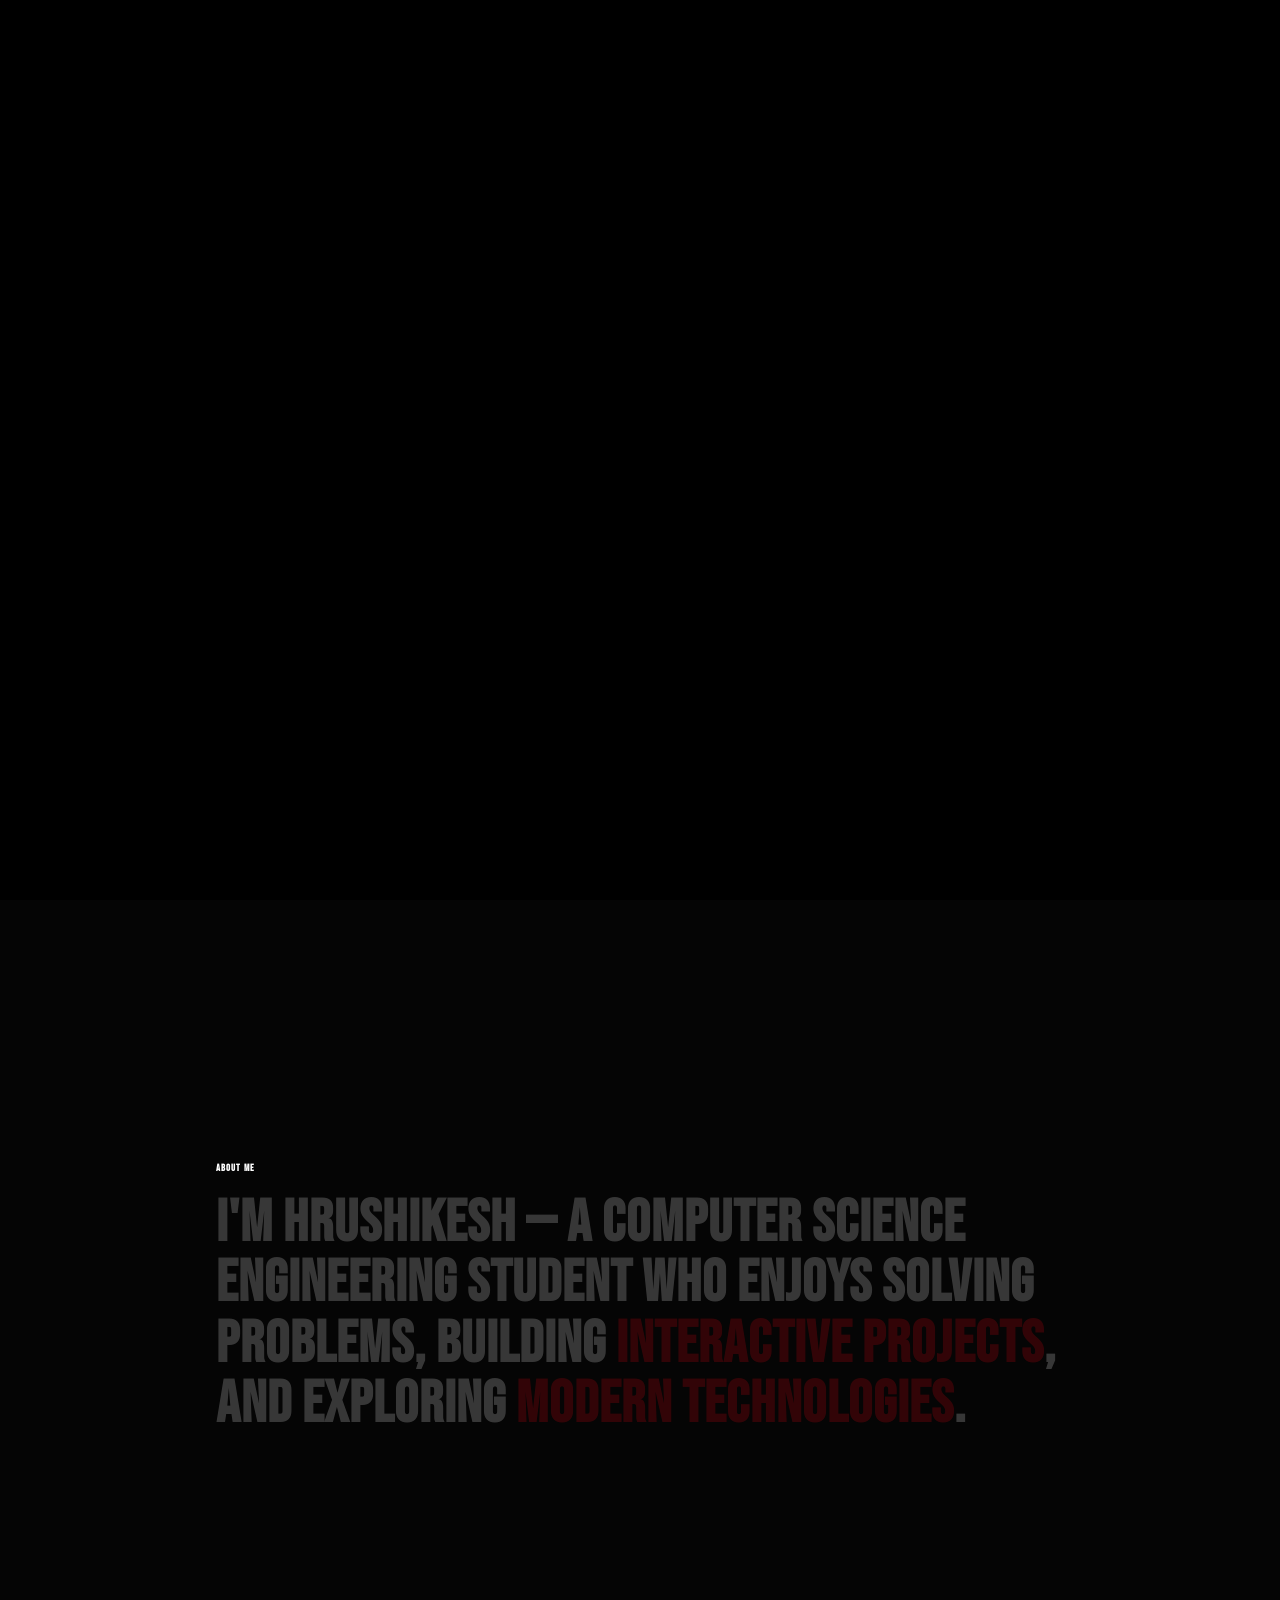
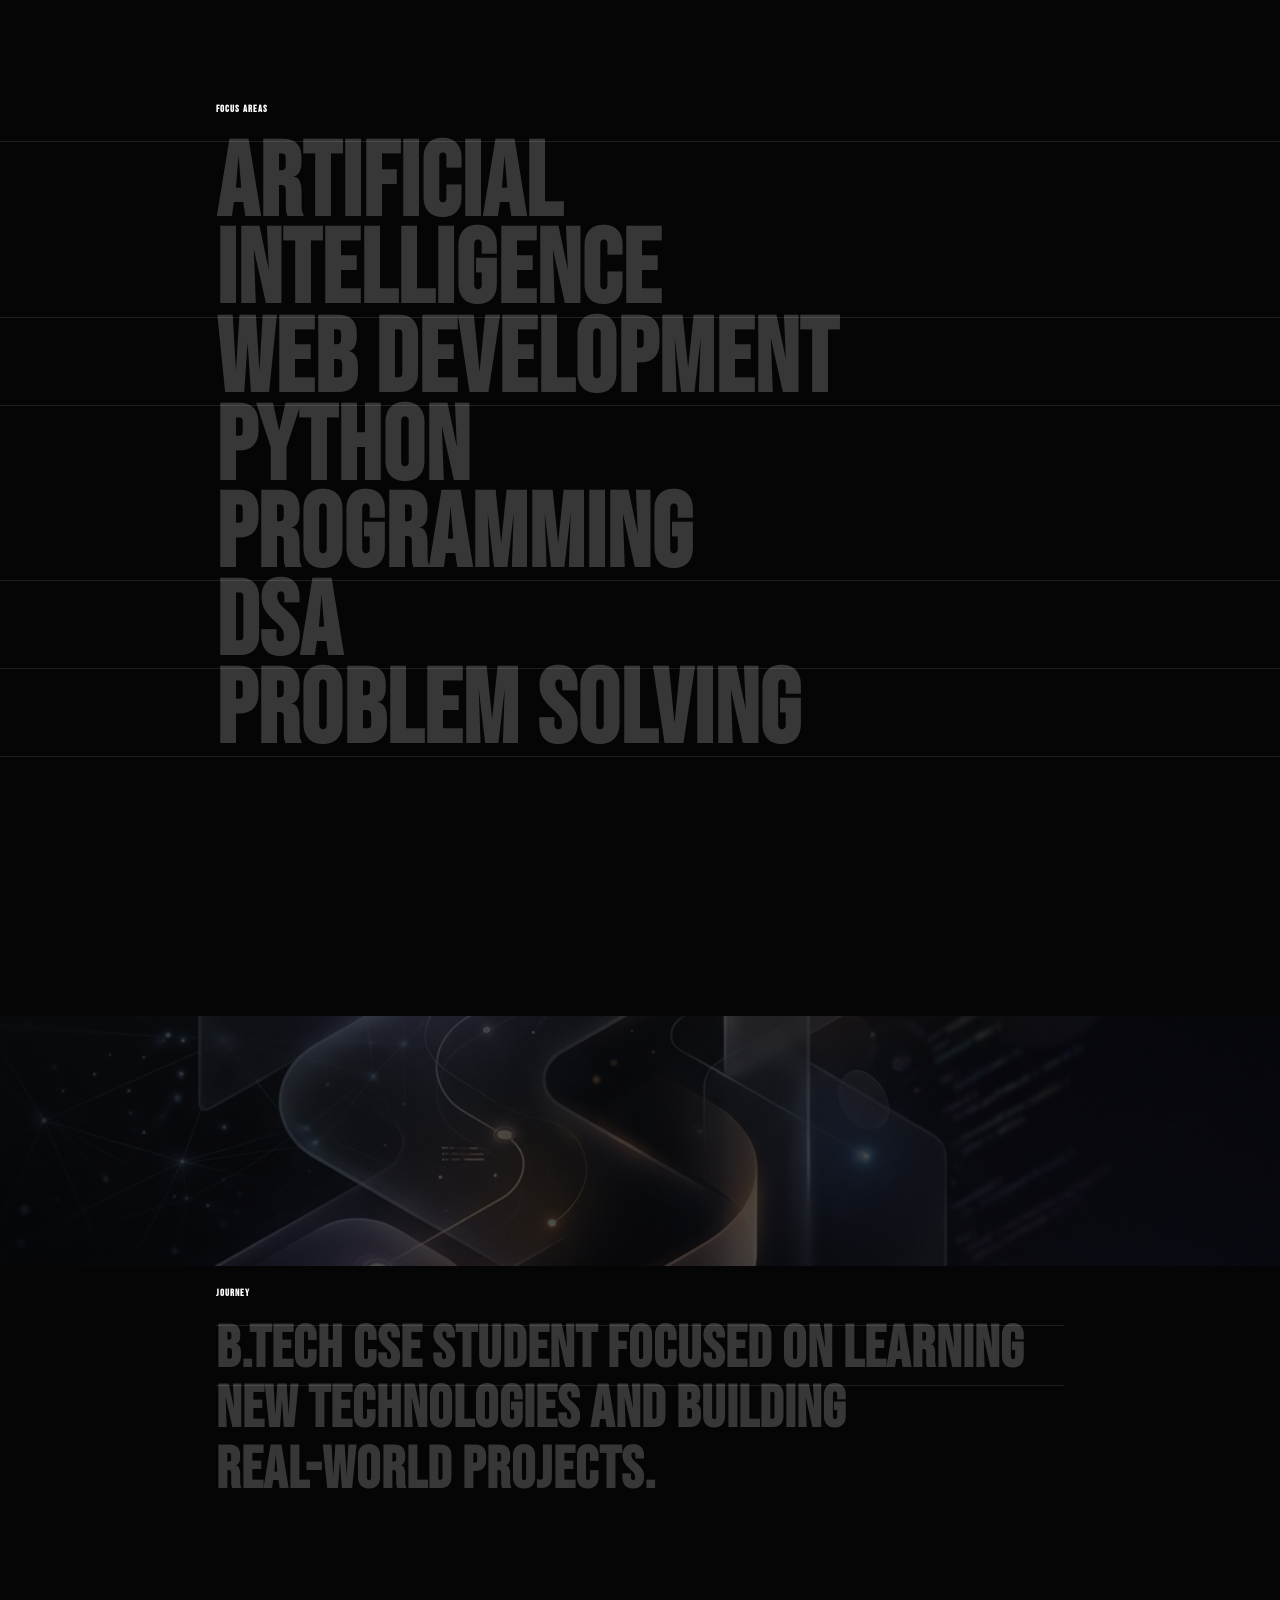
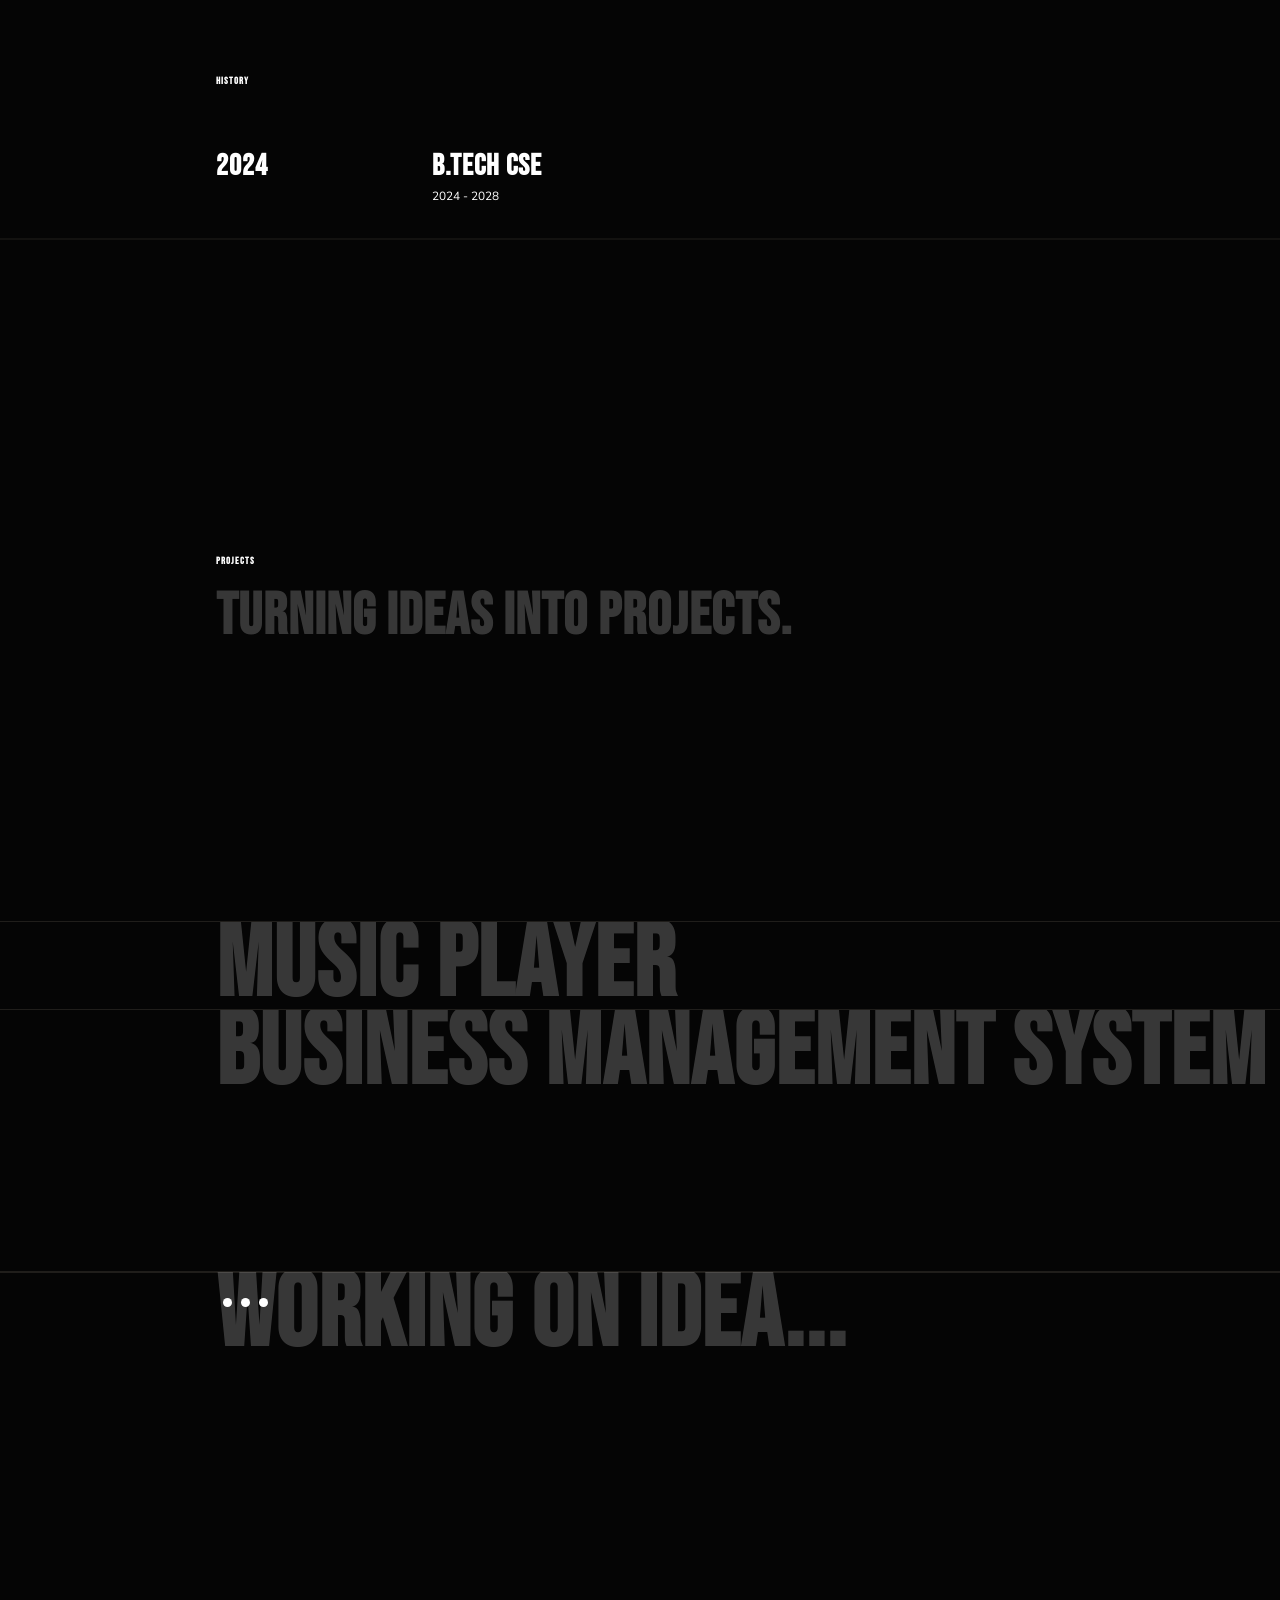
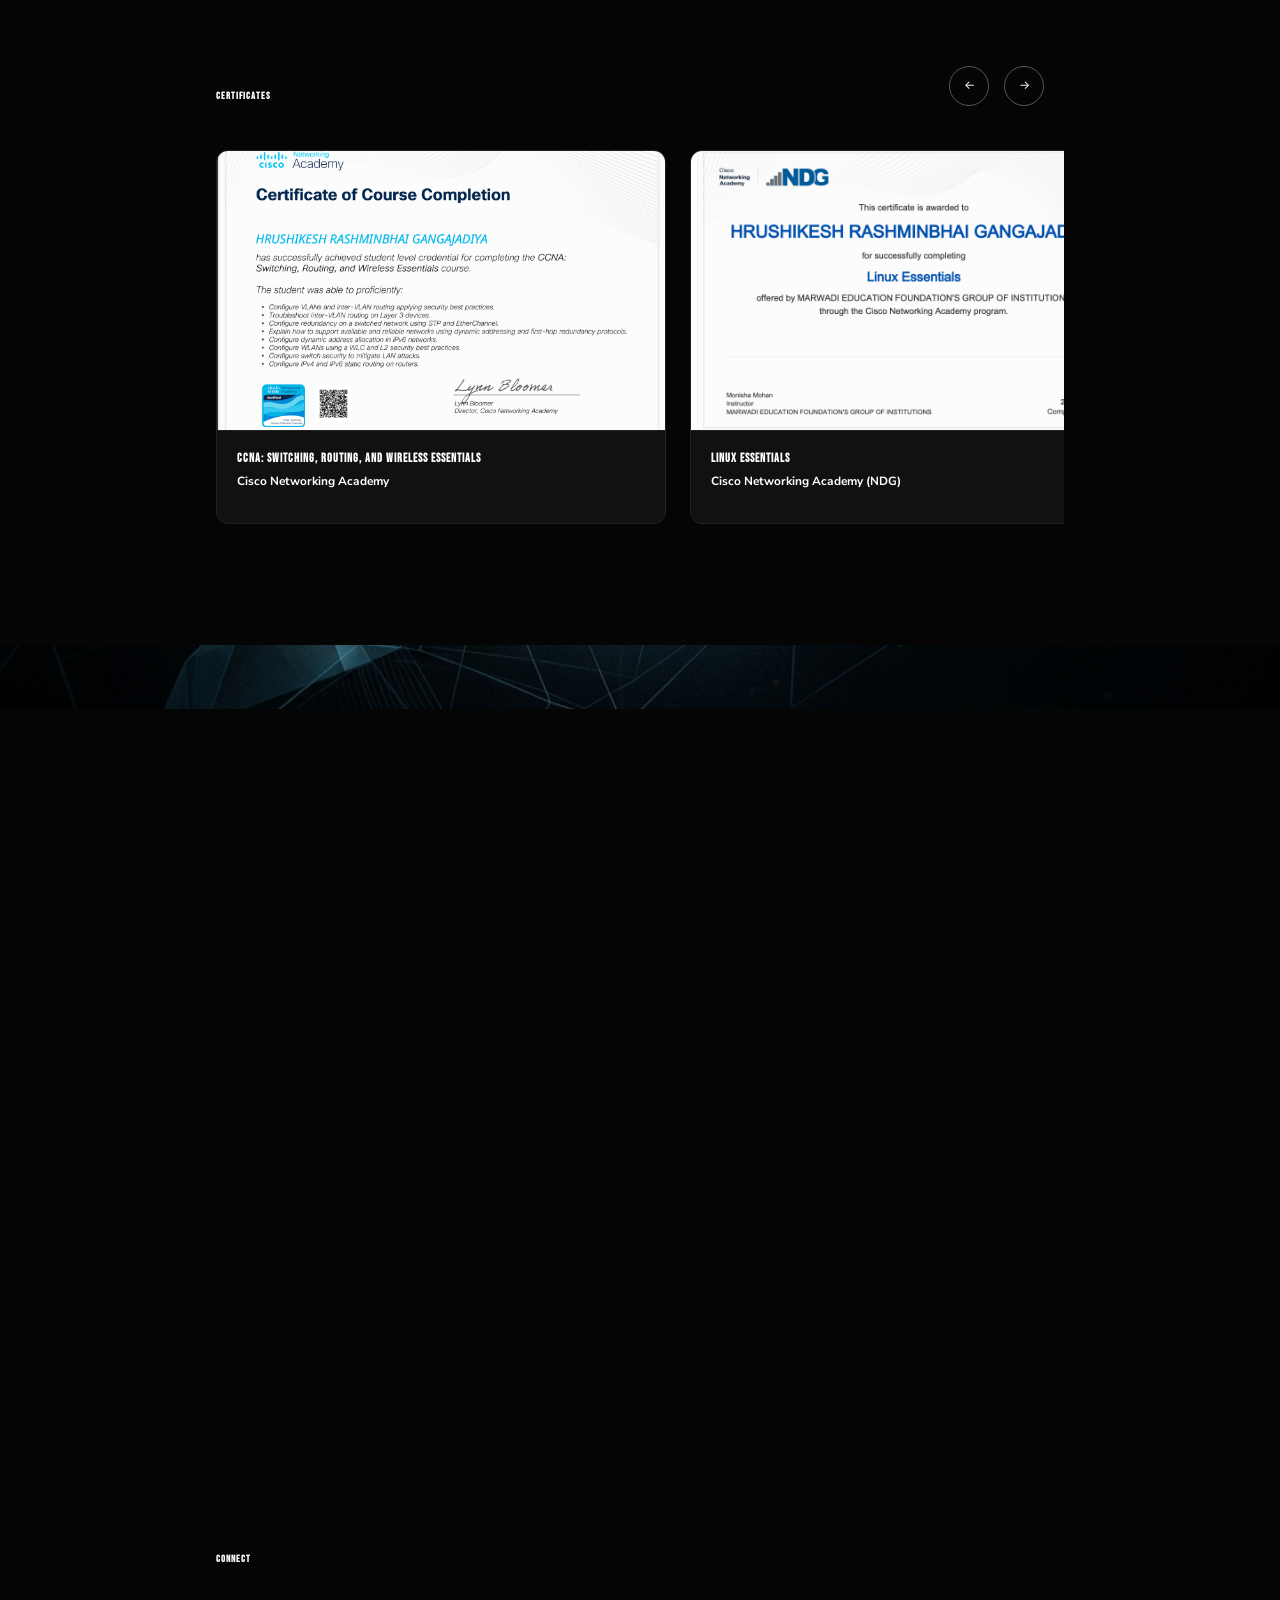
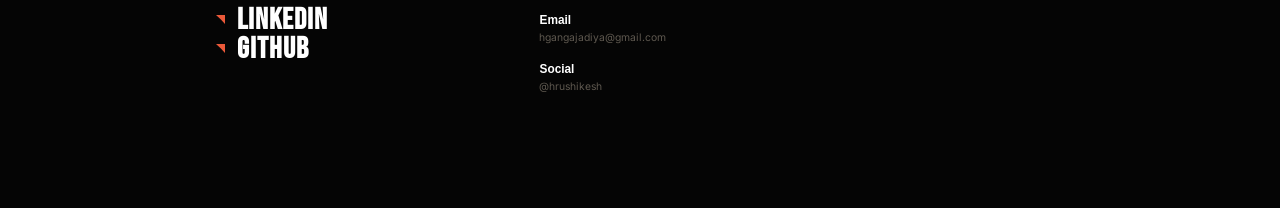
==== commit 1a7d6a73: "feat: complete master portfolio redesign with dark/light themes and custom spider-tech 3D artwork" ====
--- a/index.html
+++ b/index.html
@@ -42,7 +42,7 @@
     <script>
         /* <![CDATA[ */
         var siteData = {
-            "siteUrl": "https://ghrushikesh.github.io/My-Resume"
+            "siteUrl": (typeof window !== "undefined" && window.location) ? (window.location.origin + window.location.pathname.replace(/\/$/, "")) : ""
         };
         /* ]]> */
     </script>
@@ -73,6 +73,186 @@
         body::-webkit-scrollbar-thumb {
             background: #4d4d4d;
             border-radius: 5px;
+        }
+
+        /* ===================================================
+           THEME SWITCHER & LIGHT THEME (SPIDER-MAN INSPIRED)
+           =================================================== */
+        .theme_toggle {
+            position: fixed;
+            top: 1.25rem;
+            right: 1.25rem;
+            width: 44px;
+            height: 44px;
+            border-radius: 50%;
+            background: rgba(15, 15, 20, 0.8);
+            border: 1px solid rgba(230, 0, 18, 0.5);
+            color: #FFFFFF;
+            display: flex;
+            align-items: center;
+            justify-content: center;
+            cursor: pointer;
+            backdrop-filter: blur(12px);
+            -webkit-backdrop-filter: blur(12px);
+            transition: all 0.3s cubic-bezier(0.2, 0.8, 0.2, 1);
+            outline: none;
+            z-index: 1001;
+            padding: 0;
+            box-shadow: 0 0 12px rgba(230, 0, 18, 0.25);
+        }
+
+        .theme_toggle:hover {
+            border-color: #FFD700;
+            box-shadow: 0 0 16px rgba(255, 215, 0, 0.45);
+            transform: scale(1.08);
+        }
+
+        .theme_toggle:active {
+            transform: scale(0.92);
+        }
+
+        .theme_toggle_icon {
+            position: absolute;
+            display: flex;
+            align-items: center;
+            justify-content: center;
+            transition: opacity 0.3s ease, transform 0.3s cubic-bezier(0.2, 0.8, 0.2, 1);
+        }
+
+        [data-theme="dark"] .theme_toggle_icon__dark {
+            opacity: 1;
+            transform: rotate(0deg) scale(1);
+            color: #FFD700;
+        }
+
+        [data-theme="dark"] .theme_toggle_icon__light {
+            opacity: 0;
+            transform: rotate(90deg) scale(0.5);
+            pointer-events: none;
+        }
+
+        [data-theme="light"] .theme_toggle_icon__dark {
+            opacity: 0;
+            transform: rotate(-90deg) scale(0.5);
+            pointer-events: none;
+        }
+
+        [data-theme="light"] .theme_toggle_icon__light {
+            opacity: 1;
+            transform: rotate(0deg) scale(1);
+            color: #D80010;
+        }
+
+        [data-theme="light"] {
+            color-scheme: light;
+        }
+
+        [data-theme="light"] body,
+        [data-theme="light"] .layer__dark {
+            background-color: #F6F6F9 !important;
+            color: #111115 !important;
+        }
+
+        [data-theme="light"] .theme_toggle {
+            background: rgba(245, 245, 250, 0.9) !important;
+            border-color: rgba(216, 0, 16, 0.45) !important;
+            color: #111115 !important;
+            box-shadow: 0 4px 14px rgba(0, 0, 0, 0.08) !important;
+        }
+
+        [data-theme="light"] .theme_toggle:hover {
+            border-color: #D80010 !important;
+            box-shadow: 0 0 16px rgba(216, 0, 16, 0.35) !important;
+        }
+
+        [data-theme="light"] .header_toggle {
+            background: rgba(245, 245, 250, 0.9) !important;
+            border-color: rgba(216, 0, 16, 0.45) !important;
+            box-shadow: 0 4px 14px rgba(0, 0, 0, 0.08) !important;
+        }
+
+        [data-theme="light"] .header_toggle_bar {
+            background-color: #111115 !important;
+        }
+
+        [data-theme="light"] .header_menu {
+            background: rgba(246, 246, 249, 0.98) !important;
+        }
+
+        [data-theme="light"] .header_menu_item a,
+        [data-theme="light"] .header_menu_item_link__deep {
+            color: #111115 !important;
+            text-shadow: none !important;
+        }
+
+        [data-theme="light"] .header_menu_item a:hover,
+        [data-theme="light"] .header_menu_item_link__deep:hover {
+            color: #D80010 !important;
+            text-shadow: 0 0 15px rgba(216, 0, 16, 0.4) !important;
+        }
+
+        [data-theme="light"] h1,
+        [data-theme="light"] h2,
+        [data-theme="light"] h3,
+        [data-theme="light"] .h1,
+        [data-theme="light"] .h2,
+        [data-theme="light"] .h3,
+        [data-theme="light"] .glitch-text,
+        [data-theme="light"] .scroll-paragraph-mask,
+        [data-theme="light"] .motto_content_heading {
+            color: #111115 !important;
+        }
+
+        [data-theme="light"] .hero_content_inner_subtitle {
+            color: #D80010 !important;
+        }
+
+        [data-theme="light"] .desc,
+        [data-theme="light"] .body-text,
+        [data-theme="light"] .about_content_label,
+        [data-theme="light"] .client_content_label {
+            color: #444448 !important;
+        }
+
+        [data-theme="light"] .certificate_item {
+            background: #FFFFFF !important;
+            border: 1px solid rgba(216, 0, 16, 0.25) !important;
+            box-shadow: 0 10px 30px rgba(0, 0, 0, 0.06) !important;
+        }
+
+        [data-theme="light"] .certificate_item_body {
+            color: #111115 !important;
+        }
+
+        [data-theme="light"] .certificate_item_body h4,
+        [data-theme="light"] .certificate_item_body p {
+            color: #111115 !important;
+        }
+
+        [data-theme="light"] .social-link {
+            color: #111115 !important;
+        }
+
+        [data-theme="light"] .social-link:hover {
+            color: #D80010 !important;
+        }
+
+        [data-theme="light"] .contact_box {
+            border-color: rgba(216, 0, 16, 0.3) !important;
+            background: rgba(255, 255, 255, 0.8) !important;
+        }
+
+        @media (prefers-reduced-motion: reduce) {
+            *, *::before, *::after {
+                animation-duration: 0.01ms !important;
+                animation-iteration-count: 1 !important;
+                transition-duration: 0.01ms !important;
+                scroll-behavior: auto !important;
+            }
+            .glitch-text {
+                animation: none !important;
+                text-shadow: none !important;
+            }
         }
 
         /* Mask Fallback */
@@ -364,6 +544,319 @@
             transform: translateY(0) !important;
             visibility: visible !important;
         }
+
+        /* ===================================================
+           PHASE 2 RESPONSIVE ENHANCEMENTS
+           =================================================== */
+
+        /* Responsive Hero Typography */
+        h1.glitch-text {
+            font-size: clamp(2.4rem, 9.5vw, 6.5rem) !important;
+            line-height: 0.95 !important;
+            word-break: normal;
+        }
+
+        .hero_content_inner_subtitle {
+            font-size: clamp(0.9rem, 3.5vw, 1.25rem) !important;
+            letter-spacing: 2px !important;
+        }
+
+        .motto_content_heading {
+            font-size: clamp(2.5rem, 11vw, 6rem) !important;
+            line-height: 0.95 !important;
+        }
+
+        /* Mobile Header Toggle */
+        .header_toggle {
+            display: none;
+            position: fixed;
+            top: 1.25rem;
+            right: 1.25rem;
+            width: 44px;
+            height: 44px;
+            background: rgba(15, 15, 15, 0.75);
+            backdrop-filter: blur(10px);
+            -webkit-backdrop-filter: blur(10px);
+            border: 1px solid rgba(230, 0, 18, 0.5);
+            border-radius: 50%;
+            z-index: 1000;
+            cursor: pointer;
+            flex-direction: column;
+            justify-content: center;
+            align-items: center;
+            gap: 4px;
+            padding: 0;
+            transition: all 0.3s cubic-bezier(0.4, 0, 0.2, 1);
+            box-shadow: 0 0 10px rgba(230, 0, 18, 0.2);
+        }
+
+        .header_toggle:hover,
+        .header_toggle:active {
+            border-color: #FFD700;
+            box-shadow: 0 0 15px rgba(255, 215, 0, 0.4);
+        }
+
+        .header_toggle_bar {
+            width: 18px;
+            height: 2px;
+            background-color: #FFFFFF;
+            border-radius: 2px;
+            transition: all 0.3s cubic-bezier(0.4, 0, 0.2, 1);
+        }
+
+        .header_toggle.is-active .header_toggle_bar:nth-child(1) {
+            transform: translateY(6px) rotate(45deg);
+            background-color: #E60012;
+        }
+
+        .header_toggle.is-active .header_toggle_bar:nth-child(2) {
+            opacity: 0;
+        }
+
+        .header_toggle.is-active .header_toggle_bar:nth-child(3) {
+            transform: translateY(-6px) rotate(-45deg);
+            background-color: #E60012;
+        }
+
+        /* Responsive Certificates */
+        .certificates_scroll_container {
+            display: flex;
+            overflow-x: auto;
+            gap: 24px;
+            padding-bottom: 20px;
+            -webkit-overflow-scrolling: touch;
+            scroll-snap-type: x mandatory;
+            scrollbar-width: none;
+            -ms-overflow-style: none;
+        }
+
+        .certificates_scroll_container::-webkit-scrollbar {
+            display: none;
+        }
+
+        .certificate_item {
+            flex: 0 0 450px;
+            width: 450px;
+            background: #111;
+            border-radius: 12px;
+            border: 1px solid #222;
+            overflow: hidden;
+            scroll-snap-align: start;
+            box-sizing: border-box;
+            vertical-align: top;
+            display: inline-block;
+            transition: transform 0.3s ease, border-color 0.3s ease;
+        }
+
+        .certificate_item img {
+            width: 100%;
+            height: 280px;
+            object-fit: cover;
+            border-bottom: 1px solid #222;
+            display: block;
+        }
+
+        .certificate_item_body {
+            padding: 20px;
+            color: #fff;
+        }
+
+        /* ===================================================
+           SPIDER-MAN INTERACTIVE 3D ARTWORK (PHASE 6)
+           =================================================== */
+        .about_ido_coffee {
+            position: absolute;
+            left: -3rem;
+            bottom: -2rem;
+            width: 320px;
+            height: 320px;
+            z-index: 1;
+            pointer-events: none;
+        }
+
+        .client_list_3d {
+            position: absolute;
+            left: 50%;
+            top: 50%;
+            transform: translate(-50%, -50%);
+            width: 480px;
+            height: 480px;
+            z-index: 0;
+            pointer-events: none;
+        }
+
+        .client_list_3d_inner,
+        .about_ido_inner {
+            width: 100%;
+            height: 100%;
+            pointer-events: none;
+        }
+
+        /* Responsive Breakpoints */
+        @media (max-width: 767.98px) {
+            .header {
+                mix-blend-mode: normal !important;
+            }
+
+            .theme_toggle {
+                top: 1.25rem;
+                right: 4.75rem;
+                width: 44px;
+                height: 44px;
+            }
+
+            .header_toggle {
+                display: flex;
+            }
+
+            .header_menu {
+                position: fixed !important;
+                top: 0 !important;
+                left: 0 !important;
+                right: 0 !important;
+                bottom: 0 !important;
+                width: 100vw !important;
+                height: 100vh !important;
+                height: 100dvh !important;
+                background: rgba(5, 5, 5, 0.97) !important;
+                backdrop-filter: blur(24px) !important;
+                -webkit-backdrop-filter: blur(24px) !important;
+                display: flex !important;
+                align-items: center !important;
+                justify-content: center !important;
+                opacity: 0;
+                visibility: hidden;
+                pointer-events: none;
+                transition: opacity 0.35s ease, visibility 0.35s ease;
+                z-index: 999 !important;
+            }
+
+            .header_menu.is-open {
+                opacity: 1 !important;
+                visibility: visible !important;
+                pointer-events: auto !important;
+            }
+
+            .header_menu_list {
+                display: flex !important;
+                flex-direction: column !important;
+                align-items: center !important;
+                gap: 2.25rem !important;
+                text-align: center !important;
+            }
+
+            .header_menu_item_inner {
+                clip-path: none !important;
+                -webkit-clip-path: none !important;
+            }
+
+            .header_menu_item_link__active {
+                display: none !important;
+            }
+
+            .header_menu_item a,
+            .header_menu_item_link__deep {
+                font-family: 'Bebas Neue', sans-serif !important;
+                font-size: 2.5rem !important;
+                letter-spacing: 2px !important;
+                padding: 0.5rem 1rem !important;
+                color: #FFFFFF !important;
+                text-shadow: 0 0 12px rgba(255, 255, 255, 0.25);
+                transition: color 0.3s ease, text-shadow 0.3s ease !important;
+                display: block;
+            }
+
+            .header_menu_item a:active,
+            .header_menu_item a:hover,
+            .header_menu_item_link__deep:active,
+            .header_menu_item_link__deep:hover {
+                color: #FFD700 !important;
+                text-shadow: 0 0 18px #FFD700, 0 0 30px rgba(255, 215, 0, 0.6) !important;
+            }
+
+            .certificates_scroll_container {
+                gap: 16px;
+            }
+
+            .certificate_item {
+                flex: 0 0 calc(100vw - 48px);
+                width: calc(100vw - 48px);
+                max-width: 380px;
+                min-width: 270px;
+            }
+
+            .certificate_item img {
+                height: 200px;
+            }
+
+            .certificate_item_body {
+                padding: 16px;
+            }
+
+            .about {
+                --size-canvas: 14rem !important;
+            }
+
+            .about_me {
+                margin-bottom: 4rem !important;
+                padding-top: 4rem !important;
+            }
+
+            .about_ido {
+                padding-bottom: 4rem !important;
+            }
+
+            .heading-mask_el .h1 {
+                font-size: clamp(1.8rem, 7vw, 3rem) !important;
+                line-height: 1.1 !important;
+            }
+
+            .heading-mask_el .desc {
+                font-size: 0.9rem !important;
+            }
+
+            .motto {
+                padding: 4rem 0 !important;
+            }
+
+            .about_ido_coffee {
+                left: -1rem;
+                bottom: 0;
+                width: 160px;
+                height: 160px;
+                opacity: 0.7;
+            }
+
+            .client_list_3d {
+                width: 260px;
+                height: 260px;
+                opacity: 0.6;
+            }
+
+            .contact {
+                padding-bottom: 4rem !important;
+            }
+
+            .social-link {
+                margin-bottom: 1.5rem !important;
+            }
+        }
+
+        /* Touch Devices Adaptation */
+        @media (hover: none) and (pointer: coarse) {
+            .vj-cursor,
+            .js-vj-cursor {
+                display: none !important;
+            }
+
+            * {
+                cursor: auto !important;
+            }
+
+            .layer__red {
+                display: none !important;
+            }
+        }
     </style>
     <!-- <script async src="https://www.googletagmanager.com/gtag/js?id=G-79VFDFP12E"></script>
     <script>
@@ -376,6 +869,15 @@
 
         gtag('config', 'G-79VFDFP12E');
     </script> -->
+    <script>
+        (function() {
+            try {
+                var saved = localStorage.getItem('portfolio_theme');
+                var theme = saved || 'dark';
+                document.documentElement.setAttribute('data-theme', theme);
+            } catch(e) {}
+        })();
+    </script>
     <script defer="defer" src="vendor.bundle.js?v=miles_v3_final"></script>
     <script defer="defer" src="app.bundle.js?v=miles_v3_final"></script>
     <link href="app.css?v=miles_v3_final" rel="stylesheet">
@@ -396,10 +898,23 @@
         </div>
     </div>
     <header class="header js-header">
-        <div class="header_logo js-header_logo"><a class="link-logo" aria-label="Home page" href="/"><img
+        <div class="header_logo js-header_logo"><a class="link-logo" aria-label="Home page" href="#about"><img
                     src="assets/icons/profile.jpeg" alt="logo"
                     style="width: 40px; height: 40px; border-radius: 50%; object-fit: cover;"></a></div>
-        <div class="header_menu">
+        <button class="theme_toggle" id="js-theme_toggle" aria-label="Toggle visual theme" title="Toggle Light / Dark theme">
+            <span class="theme_toggle_icon theme_toggle_icon__dark">
+                <svg viewBox="0 0 24 24" width="18" height="18" fill="none" stroke="currentColor" stroke-width="2" stroke-linecap="round" stroke-linejoin="round"><path d="M21 12.79A9 9 0 1 1 11.21 3 7 7 0 0 0 21 12.79z"></path></svg>
+            </span>
+            <span class="theme_toggle_icon theme_toggle_icon__light">
+                <svg viewBox="0 0 24 24" width="18" height="18" fill="none" stroke="currentColor" stroke-width="2" stroke-linecap="round" stroke-linejoin="round"><circle cx="12" cy="12" r="5"></circle><line x1="12" y1="1" x2="12" y2="3"></line><line x1="12" y1="21" x2="12" y2="23"></line><line x1="4.22" y1="4.22" x2="5.64" y2="5.64"></line><line x1="18.36" y1="18.36" x2="19.78" y2="19.78"></line><line x1="1" y1="12" x2="3" y2="12"></line><line x1="21" y1="12" x2="23" y2="12"></line><line x1="4.22" y1="19.78" x2="5.64" y2="18.36"></line><line x1="18.36" y1="5.64" x2="19.78" y2="4.22"></line></svg>
+            </span>
+        </button>
+        <button class="header_toggle" id="js-header_toggle" aria-label="Toggle navigation menu" aria-expanded="false">
+            <span class="header_toggle_bar"></span>
+            <span class="header_toggle_bar"></span>
+            <span class="header_toggle_bar"></span>
+        </button>
+        <div class="header_menu" id="js-header_menu">
             <ul class="header_menu_list ul__reset">
                 <li class="header_menu_item js-cursor-contract"><a href="#about" class="desc text-uppercase"><span
                             class="header_menu_item_inner"><span
@@ -425,7 +940,7 @@
                     <div class="hero">
                         <div class="hero_bg" data-lenis-parallax=".5">
                             <div class="w-100 h-100 js-anim--scale" data-screen-offset="0.3"><video id="hero-bg-video"
-                                    autoplay muted playsinline loop preload="none" data-pc="assets/video/hero.mp4"
+                                    autoplay muted playsinline loop preload="none" data-pc=""
                                     data-mobile="assets/video/hero_mobile.mp4"></video></div>
                         </div>
                         <div class="hero_content">
@@ -459,9 +974,6 @@
                             <div class="js-about_ido_coffee about_ido_coffee">
                                 <div class="js-about_ido_inner about_ido_inner" data-lenis-speed="-.1"></div>
                             </div>
-                            <div class="js-about_ido_mouse about_ido_mouse">
-                                <div class="js-about_ido_inner about_ido_inner" data-lenis-speed=".1"></div>
-                            </div>
                             <div class="row">
                                 <div class="col-lg-8 col-sm-10 offset-lg-2 offset-sm-1 col-12">
                                     <p class="about_content_label container_content body-text text-uppercase">Focus
@@ -633,7 +1145,7 @@
                     </div>
                 </div>
                 <div id="work">
-                    <div class="work" id="work">
+                    <div class="work">
                         <div class="row work_experience">
                             <div class="work_bg" data-lenis-speed=".5">
                                 <picture class="image__object-fit d-lg-block d-none" style="filter: brightness(0.3);">
@@ -724,8 +1236,6 @@
                         <div class="client_list">
                             <div class="client_list_3d" data-lenis-speed=".1">
                                 <div class="js-client_list_3d client_list_3d_inner"></div>
-                                <div class="client_list_3d_image"><img src="assets/images/planet-1-1.png" alt="planet">
-                                </div>
                             </div>
                             <div class="client_list_inner">
                                 <div class="heading-mask js-heading-mask reveal-on-scroll">
@@ -813,7 +1323,7 @@
                             </div>
                         </div>
                     </div>
-                    <div id="certificates" class="testimonials js-testimonials reveal-on-scroll"
+                    <div id="certificates" class="testimonials reveal-on-scroll"
                         style="padding: 100px 0;">
                         <div class="row">
                             <div class="col-lg-8 col-sm-10 col-12 offset-lg-2 offset-sm-1">
@@ -833,44 +1343,35 @@
                                             onmouseout="this.style.background='transparent'; this.style.color='#fff';">&#8594;</button>
                                     </div>
                                 </div>
-                                <div class="certificates_scroll_container js-no-mask-section"
-                                    style="overflow-x: auto; white-space: nowrap; padding-bottom: 20px; -ms-overflow-style: none; scrollbar-width: none; scroll-snap-type: x mandatory;">
+                                <div class="certificates_scroll_container js-no-mask-section">
                                     <!-- CCNA: Switching, Routing, and Wireless Essentials -->
-                                    <div class="certificate_item"
-                                        style="display: inline-block; width: 450px; background: #111; margin-right: 30px; border-radius: 12px; border: 1px solid #222; overflow: hidden; vertical-align: top; scroll-snap-align: start;">
-                                        <img src="assets/certificate/ccna_switching.png"
-                                            style="width: 100%; height: 280px; object-fit: cover; border-bottom: 1px solid #222;">
-                                        <div style="padding: 20px; color: #fff;">
+                                    <div class="certificate_item">
+                                        <img src="assets/certificate/ccna_switching.png" alt="CCNA: Switching, Routing, and Wireless Essentials">
+                                        <div class="certificate_item_body">
                                             <h3 class="h6 mb-1">CCNA: Switching, Routing, and Wireless Essentials</h3>
                                             <p class="desc op-05 small">Cisco Networking Academy</p>
                                         </div>
                                     </div>
                                     <!-- Linux Essentials -->
-                                    <div class="certificate_item"
-                                        style="display: inline-block; width: 450px; background: #111; margin-right: 30px; border-radius: 12px; border: 1px solid #222; overflow: hidden; vertical-align: top; scroll-snap-align: start;">
-                                        <img src="assets/certificate/linux_essentials.png"
-                                            style="width: 100%; height: 280px; object-fit: cover; border-bottom: 1px solid #222;">
-                                        <div style="padding: 20px; color: #fff;">
+                                    <div class="certificate_item">
+                                        <img src="assets/certificate/linux_essentials.png" alt="Linux Essentials">
+                                        <div class="certificate_item_body">
                                             <h3 class="h6 mb-1">Linux Essentials</h3>
                                             <p class="desc op-05 small">Cisco Networking Academy (NDG)</p>
                                         </div>
                                     </div>
                                     <!-- CCNA: Introduction to Networks -->
-                                    <div class="certificate_item"
-                                        style="display: inline-block; width: 450px; background: #111; margin-right: 30px; border-radius: 12px; border: 1px solid #222; overflow: hidden; vertical-align: top; scroll-snap-align: start;">
-                                        <img src="assets/certificate/ccna_intro.png"
-                                            style="width: 100%; height: 280px; object-fit: cover; border-bottom: 1px solid #222;">
-                                        <div style="padding: 20px; color: #fff;">
+                                    <div class="certificate_item">
+                                        <img src="assets/certificate/ccna_intro.png" alt="CCNA: Introduction to Networks">
+                                        <div class="certificate_item_body">
                                             <h3 class="h6 mb-1">CCNA: Introduction to Networks</h3>
                                             <p class="desc op-05 small">Cisco Networking Academy</p>
                                         </div>
                                     </div>
                                     <!-- Problem Solving for Success -->
-                                    <div class="certificate_item"
-                                        style="display: inline-block; width: 450px; background: #111; margin-right: 30px; border-radius: 12px; border: 1px solid #222; overflow: hidden; vertical-align: top; scroll-snap-align: start;">
-                                        <img src="assets/certificate/infosys_problem_solving.png"
-                                            style="width: 100%; height: 280px; object-fit: cover; border-bottom: 1px solid #222;">
-                                        <div style="padding: 20px; color: #fff;">
+                                    <div class="certificate_item">
+                                        <img src="assets/certificate/infosys_problem_solving.png" alt="Problem Solving for Success">
+                                        <div class="certificate_item_body">
                                             <h3 class="h6 mb-1">Problem Solving for Success</h3>
                                             <p class="desc op-05 small">Infosys Springboard</p>
                                         </div>
@@ -907,7 +1408,7 @@
                             </div>
                         </div>
                     </div>
-                    <div id="contact" class="contact container_content">
+                    <div class="contact container_content">
                         <div class="row">
                             <div class="col-lg-8 col-sm-10 col-12 offset-lg-2 offset-sm-1">
                                 <p class="contact_label body-text text-uppercase">Connect</p>
@@ -1000,11 +1501,11 @@
                             </div>
                         </div>
                     </div>
-                    <div class="about_ido op-0">
+                    <div class="about_ido">
                         <div class="row">
                             <div class="col-lg-8 col-sm-10 col-12 offset-lg-2 offset-sm-1">
-                                <p class="about_content_label container_content body-text text-uppercase text-dark">What
-                                    i do</p>
+                                <p class="about_content_label container_content body-text text-uppercase text-dark">Focus
+                                    Areas</p>
                             </div>
                         </div>
                         <div class="heading-mask">
@@ -1012,25 +1513,25 @@
                                 <div class="row align-items-center">
                                     <div class="col-sm-6 offset-lg-2 offset-sm-1 col-12 d-sm-block d-none">
                                         <div class="simple-masking overflow-hidden">
-                                            <h2 class="h1 mb-0 text-dark">3D</h2>
+                                            <h2 class="h1 mb-0 text-dark">Artificial Intelligence</h2>
                                         </div>
                                     </div>
                                     <div class="col-lg-3 col-sm-4 col-12 text-dark d-lg-none d-block">
-                                        <p class="mb-0 desc text-dark">I can produce anything that my 16”<br />laptop
-                                            can render</p>
-                                    </div>
-                                </div>
-                            </div>
-                            <div class="heading-mask_el heading-mask_el__masking container_content container_content">
+                                        <p class="mb-0 desc text-dark">Building smart systems and neural networks for
+                                            real-world impact.</p>
+                                    </div>
+                                </div>
+                            </div>
+                            <div class="heading-mask_el heading-mask_el__masking container_content">
                                 <div class="row align-items-center">
                                     <div class="col-sm-6 offset-lg-2 offset-sm-1 col-12 d-sm-block d-none">
                                         <div class="simple-masking overflow-hidden">
-                                            <h2 class="h1 mb-0 text-dark">3D</h2>
+                                            <h2 class="h1 mb-0 text-dark">Artificial Intelligence</h2>
                                         </div>
                                     </div>
                                     <div class="col-lg-3 col-sm-4 col-12 text-dark d-lg-none d-block">
-                                        <p class="mb-0 desc">I can produce anything that my 16”<br />laptop can render
-                                        </p>
+                                        <p class="mb-0 desc">Building smart systems and neural networks for
+                                            real-world impact.</p>
                                     </div>
                                 </div>
                             </div>
@@ -1040,25 +1541,25 @@
                                 <div class="row align-items-center">
                                     <div class="col-sm-6 offset-lg-2 offset-sm-1 col-12 d-sm-block d-none">
                                         <div class="simple-masking overflow-hidden">
-                                            <h2 class="h1 mb-0 text-dark">Visual</h2>
+                                            <h2 class="h1 mb-0 text-dark">Web Development</h2>
                                         </div>
                                     </div>
                                     <div class="col-lg-3 col-sm-4 col-12 text-dark d-lg-none d-block">
-                                        <p class="mb-0 desc text-dark">I search the internet for visual references and
-                                            then combine them to create my own work.</p>
-                                    </div>
-                                </div>
-                            </div>
-                            <div class="heading-mask_el heading-mask_el__masking container_content container_content">
+                                        <p class="mb-0 desc text-dark">Creating responsive and interactive web applications
+                                            using modern stacks.</p>
+                                    </div>
+                                </div>
+                            </div>
+                            <div class="heading-mask_el heading-mask_el__masking container_content">
                                 <div class="row align-items-center">
                                     <div class="col-sm-6 offset-lg-2 offset-sm-1 col-12 d-sm-block d-none">
                                         <div class="simple-masking overflow-hidden">
-                                            <h2 class="h1 mb-0 text-dark">Visual</h2>
+                                            <h2 class="h1 mb-0 text-dark">Web Development</h2>
                                         </div>
                                     </div>
                                     <div class="col-lg-3 col-sm-4 col-12 text-dark d-lg-none d-block">
-                                        <p class="mb-0 desc">I search the internet for visual references and then
-                                            combine them to create my own work.</p>
+                                        <p class="mb-0 desc">Creating responsive and interactive web applications
+                                            using modern stacks.</p>
                                     </div>
                                 </div>
                             </div>
@@ -1068,25 +1569,25 @@
                                 <div class="row align-items-center">
                                     <div class="col-sm-6 offset-lg-2 offset-sm-1 col-12 d-sm-block d-none">
                                         <div class="simple-masking overflow-hidden">
-                                            <h2 class="h1 mb-0 text-dark">Motion</h2>
+                                            <h2 class="h1 mb-0 text-dark">Python Programming</h2>
                                         </div>
                                     </div>
                                     <div class="col-lg-3 col-sm-4 col-12 text-dark d-lg-none d-block">
-                                        <p class="mb-0 desc text-dark">I use fancy motion that makes my design more
-                                            interesting that it actually is</p>
-                                    </div>
-                                </div>
-                            </div>
-                            <div class="heading-mask_el heading-mask_el__masking container_content container_content">
+                                        <p class="mb-0 desc text-dark">Writing clean, efficient, and scalable code for diverse
+                                            software solutions.</p>
+                                    </div>
+                                </div>
+                            </div>
+                            <div class="heading-mask_el heading-mask_el__masking container_content">
                                 <div class="row align-items-center">
                                     <div class="col-sm-6 offset-lg-2 offset-sm-1 col-12 d-sm-block d-none">
                                         <div class="simple-masking overflow-hidden">
-                                            <h2 class="h1 mb-0 text-dark">Motion</h2>
+                                            <h2 class="h1 mb-0 text-dark">Python Programming</h2>
                                         </div>
                                     </div>
                                     <div class="col-lg-3 col-sm-4 col-12 text-dark d-lg-none d-block">
-                                        <p class="mb-0 desc">I use fancy motion that makes my design more interesting
-                                            that it actually is</p>
+                                        <p class="mb-0 desc">Writing clean, efficient, and scalable code for diverse
+                                            software solutions.</p>
                                     </div>
                                 </div>
                             </div>
@@ -1096,25 +1597,25 @@
                                 <div class="row align-items-center">
                                     <div class="col-sm-6 offset-lg-2 offset-sm-1 col-12 d-sm-block d-none">
                                         <div class="simple-masking overflow-hidden">
-                                            <h2 class="h1 mb-0 text-dark">Product</h2>
+                                            <h2 class="h1 mb-0 text-dark">DSA</h2>
                                         </div>
                                     </div>
                                     <div class="col-lg-3 col-sm-4 col-12 text-dark d-lg-none d-block">
-                                        <p class="mb-0 desc text-dark">I utilize common design best practices, test, and
-                                            re-iterate until it works (hopefully).</p>
-                                    </div>
-                                </div>
-                            </div>
-                            <div class="heading-mask_el heading-mask_el__masking container_content container_content">
+                                        <p class="mb-0 desc text-dark">Optimizing algorithms and data structures for maximum
+                                            performance.</p>
+                                    </div>
+                                </div>
+                            </div>
+                            <div class="heading-mask_el heading-mask_el__masking container_content">
                                 <div class="row align-items-center">
                                     <div class="col-sm-6 offset-lg-2 offset-sm-1 col-12 d-sm-block d-none">
                                         <div class="simple-masking overflow-hidden">
-                                            <h2 class="h1 mb-0 text-dark">Product</h2>
+                                            <h2 class="h1 mb-0 text-dark">DSA</h2>
                                         </div>
                                     </div>
                                     <div class="col-lg-3 col-sm-4 col-12 text-dark d-lg-none d-block">
-                                        <p class="mb-0 desc">I utilize common design best practices, test, and
-                                            re-iterate until it works (hopefully).</p>
+                                        <p class="mb-0 desc">Optimizing algorithms and data structures for maximum
+                                            performance.</p>
                                     </div>
                                 </div>
                             </div>
@@ -1124,25 +1625,25 @@
                                 <div class="row align-items-center">
                                     <div class="col-sm-6 offset-lg-2 offset-sm-1 col-12 d-sm-block d-none">
                                         <div class="simple-masking overflow-hidden">
-                                            <h2 class="h1 mb-0 text-dark">Tutorial</h2>
+                                            <h2 class="h1 mb-0 text-dark">Problem Solving</h2>
                                         </div>
                                     </div>
                                     <div class="col-lg-3 col-sm-4 col-12 text-dark d-lg-none d-block">
-                                        <p class="mb-0 desc text-dark">I thought I’d make millions of $ from
-                                            Youtube<br />but I didn’t</p>
-                                    </div>
-                                </div>
-                            </div>
-                            <div class="heading-mask_el heading-mask_el__masking container_content container_content">
+                                        <p class="mb-0 desc text-dark">Cracking complex logical challenges with efficient and
+                                            elegant solutions.</p>
+                                    </div>
+                                </div>
+                            </div>
+                            <div class="heading-mask_el heading-mask_el__masking container_content">
                                 <div class="row align-items-center">
                                     <div class="col-sm-6 offset-lg-2 offset-sm-1 col-12 d-sm-block d-none">
                                         <div class="simple-masking overflow-hidden">
-                                            <h2 class="h1 mb-0 text-dark">Tutorial</h2>
+                                            <h2 class="h1 mb-0 text-dark">Problem Solving</h2>
                                         </div>
                                     </div>
                                     <div class="col-lg-3 col-sm-4 col-12 text-dark d-lg-none d-block">
-                                        <p class="mb-0 desc">I thought I’d make millions of $ from Youtube<br />but I
-                                            didn’t</p>
+                                        <p class="mb-0 desc">Cracking complex logical challenges with efficient and
+                                            elegant solutions.</p>
                                     </div>
                                 </div>
                             </div>
@@ -1160,7 +1661,7 @@
                             </div>
                         </div>
                     </div>
-                    <div class="work_history op-0">
+                    <div class="work_history">
                         <div class="row work_heading work_history_heading">
                             <div class="col-lg-8 col-sm-10 offset-lg-2 offset-sm-1 col-12">
                                 <p class="work_content_label body-text text-uppercase container_content mb-0 text-dark">
@@ -1201,90 +1702,20 @@
                                 </div>
                             </div>
                         </div>
-                        <div class="heading-mask">
-                            <div class="heading-mask_el container_content heading-mask_el__deep">
-                                <div class="row">
-                                    <div class="col-sm-2 offset-lg-2 offset-sm-1 col-3">
-                                        <div class="simple-masking">
-                                            <div class="simple-masking_el"><span class="h3 mb-1 text-dark">2023</span>
-                                            </div>
-                                        </div>
-                                    </div>
-                                    <div class="col-lg-6 col-sm-8 col-9">
-                                        <div class="simple-masking_el">
-                                            <p class="h3 mb-1 text-dark">AI Explorer</p>
-                                            <p class="mb-0 desc font-400 text-dark">JARVIS Assistant</p>
-                                        </div>
-                                    </div>
-                                </div>
-                            </div>
-                            <div class="heading-mask_el container_content heading-mask_el__masking">
-                                <div class="row">
-                                    <div class="col-sm-2 offset-lg-2 offset-sm-1 col-3">
-                                        <div class="simple-masking">
-                                            <div class="simple-masking_el"><span class="h3 mb-1 text-dark">2023</span>
-                                            </div>
-                                        </div>
-                                    </div>
-                                    <div class="col-lg-6 col-sm-8 col-9">
-                                        <div class="simple-masking_el">
-                                            <p class="h3 mb-1 text-dark">AI Explorer</p>
-                                            <p class="mb-0 desc font-400 text-dark">JARVIS Assistant</p>
-                                        </div>
-                                    </div>
-                                </div>
-                            </div>
-                        </div>
-                        <div class="heading-mask">
-                            <div class="heading-mask_el container_content heading-mask_el__deep">
-                                <div class="row">
-                                    <div class="col-sm-2 offset-lg-2 offset-sm-1 col-3">
-                                        <div class="simple-masking">
-                                            <div class="simple-masking_el"><span class="h3 mb-1 text-dark">2021</span>
-                                            </div>
-                                        </div>
-                                    </div>
-                                    <div class="col-lg-6 col-sm-8 col-9">
-                                        <div class="simple-masking_el">
-                                            <p class="h3 mb-1 text-dark">B.Tech CSE</p>
-                                            <p class="mb-0 desc font-400 text-dark">Student</p>
-                                        </div>
-                                    </div>
-                                </div>
-                            </div>
-                            <div class="heading-mask_el container_content heading-mask_el__masking">
-                                <div class="row">
-                                    <div class="col-sm-2 offset-lg-2 offset-sm-1 col-3">
-                                        <div class="simple-masking">
-                                            <div class="simple-masking_el"><span class="h3 mb-1 text-dark">2021</span>
-                                            </div>
-                                        </div>
-                                    </div>
-                                    <div class="col-lg-6 col-sm-8 col-9">
-                                        <div class="simple-masking_el">
-                                            <p class="h3 mb-1 text-dark">B.Tech CSE</p>
-                                            <p class="mb-0 desc font-400 text-dark">Student</p>
-                                        </div>
-                                    </div>
-                                </div>
-                            </div>
-                        </div>
-
                     </div>
                 </div>
                 <div class="client client__red">
                     <div class="row client_info">
                         <div class="col-lg-9 col-sm-10 offset-lg-2 offset-sm-1 col-12">
                             <div class="client_content container_content text-dark">
-                                <p class="client_content_label body-text text-uppercase">Clients</p>
+                                <p class="client_content_label body-text text-uppercase">Projects</p>
                                 <div class="client_content_desc h2">
-                                    <div class="scroll-paragraph-mask">I was only a small part of a large team. They
-                                        probably have no idea I exist.</div>
+                                    <div class="scroll-paragraph-mask">Turning ideas into projects.</div>
                                 </div>
                             </div>
                         </div>
                     </div>
-                    <div class="client_list op-0 text-dark">
+                    <div class="client_list text-dark">
                         <div class="client_list_inner">
                             <div class="heading-mask">
                                 <div class="heading-mask_el heading-mask_el__deep container_content">
@@ -1345,7 +1776,7 @@
                             <div class="dots container_content"><span></span> <span></span> <span></span></div>
                         </div>
                     </div>
-                    <div id="certificates_red" class="testimonials testimonials__red js-testimonials__red"
+                    <div id="certificates_red" class="testimonials testimonials__red"
                         style="padding: 100px 0;">
                         <div class="row">
                             <div class="col-lg-8 col-sm-10 col-12 offset-lg-2 offset-sm-1">
@@ -1364,44 +1795,35 @@
                                             onmouseout="this.style.background='transparent'; this.style.color='#222';">&#8594;</button>
                                     </div>
                                 </div>
-                                <div class="certificates_scroll_container js-no-mask-section"
-                                    style="overflow-x: auto; white-space: nowrap; padding-bottom: 20px; -ms-overflow-style: none; scrollbar-width: none; scroll-snap-type: x mandatory;">
+                                <div class="certificates_scroll_container js-no-mask-section">
                                     <!-- CCNA: Switching, Routing, and Wireless Essentials -->
-                                    <div class="certificate_item"
-                                        style="display: inline-block; width: 450px; background: #111; margin-right: 30px; border-radius: 12px; border: 1px solid #222; overflow: hidden; vertical-align: top; scroll-snap-align: start;">
-                                        <img src="assets/certificate/ccna_switching.png"
-                                            style="width: 100%; height: 280px; object-fit: cover; border-bottom: 1px solid #222;">
-                                        <div style="padding: 20px; color: #fff;">
+                                    <div class="certificate_item">
+                                        <img src="assets/certificate/ccna_switching.png" alt="CCNA: Switching, Routing, and Wireless Essentials">
+                                        <div class="certificate_item_body">
                                             <h3 class="h6 mb-1">CCNA: Switching, Routing, and Wireless Essentials</h3>
                                             <p class="desc op-05 small">Cisco Networking Academy</p>
                                         </div>
                                     </div>
                                     <!-- Linux Essentials -->
-                                    <div class="certificate_item"
-                                        style="display: inline-block; width: 450px; background: #111; margin-right: 30px; border-radius: 12px; border: 1px solid #222; overflow: hidden; vertical-align: top; scroll-snap-align: start;">
-                                        <img src="assets/certificate/linux_essentials.png"
-                                            style="width: 100%; height: 280px; object-fit: cover; border-bottom: 1px solid #222;">
-                                        <div style="padding: 20px; color: #fff;">
+                                    <div class="certificate_item">
+                                        <img src="assets/certificate/linux_essentials.png" alt="Linux Essentials">
+                                        <div class="certificate_item_body">
                                             <h3 class="h6 mb-1">Linux Essentials</h3>
                                             <p class="desc op-05 small">Cisco Networking Academy (NDG)</p>
                                         </div>
                                     </div>
                                     <!-- CCNA: Introduction to Networks -->
-                                    <div class="certificate_item"
-                                        style="display: inline-block; width: 450px; background: #111; margin-right: 30px; border-radius: 12px; border: 1px solid #222; overflow: hidden; vertical-align: top; scroll-snap-align: start;">
-                                        <img src="assets/certificate/ccna_intro.png"
-                                            style="width: 100%; height: 280px; object-fit: cover; border-bottom: 1px solid #222;">
-                                        <div style="padding: 20px; color: #fff;">
+                                    <div class="certificate_item">
+                                        <img src="assets/certificate/ccna_intro.png" alt="CCNA: Introduction to Networks">
+                                        <div class="certificate_item_body">
                                             <h3 class="h6 mb-1">CCNA: Introduction to Networks</h3>
                                             <p class="desc op-05 small">Cisco Networking Academy</p>
                                         </div>
                                     </div>
                                     <!-- Problem Solving for Success -->
-                                    <div class="certificate_item"
-                                        style="display: inline-block; width: 450px; background: #111; margin-right: 30px; border-radius: 12px; border: 1px solid #222; overflow: hidden; vertical-align: top; scroll-snap-align: start;">
-                                        <img src="assets/certificate/infosys_problem_solving.png"
-                                            style="width: 100%; height: 280px; object-fit: cover; border-bottom: 1px solid #222;">
-                                        <div style="padding: 20px; color: #fff;">
+                                    <div class="certificate_item">
+                                        <img src="assets/certificate/infosys_problem_solving.png" alt="Problem Solving for Success">
+                                        <div class="certificate_item_body">
                                             <h3 class="h6 mb-1">Problem Solving for Success</h3>
                                             <p class="desc op-05 small">Infosys Springboard</p>
                                         </div>
@@ -1425,91 +1847,46 @@
             </li>
         </ul>
     </footer>
-    <script data-cfasync="false" src="/cdn-cgi/scripts/5c5dd728/cloudflare-static/email-decode.min.js"></script>
-    <!-- <script defer
-        src="https://static.cloudflareinsights.com/beacon.min.js/v8c78df7c7c0f484497ecbca7046644da1771523124516"
-        integrity="sha512-8DS7rgIrAmghBFwoOTujcf6D9rXvH8xm8JQ1Ja01h9QX8EzXldiszufYa4IFfKdLUKTTrnSFXLDkUEOTrZQ8Qg=="
-        data-cf-beacon='{"version":"2024.11.0","token":"b0c83e2157de4bb5aa145f2cd497be56","r":1,"server_timing":{"name":{"cfCacheStatus":true,"cfEdge":true,"cfExtPri":true,"cfL4":true,"cfOrigin":true,"cfSpeedBrain":true},"location_startswith":null}}'
-        crossorigin="anonymous"></script> -->
+    <script data-cfasync="false" src="cdn-cgi/scripts/5c5dd728/cloudflare-static/email-decode.min.js"></script>
     <script>
-        // Preloader & Scroll Rescue Fail-safe
+        // Preloader & Scroll Unlock Management
         let hasUnlockedScroll = false;
         function unlockScroll() {
             if (hasUnlockedScroll) return;
             hasUnlockedScroll = true;
-            console.log('Unlocking scroll...');
             const preloader = document.querySelector('.js-page-loading');
             if (preloader) {
-                preloader.style.transition = 'opacity 1s ease';
+                preloader.style.transition = 'opacity 0.8s ease';
                 preloader.style.opacity = '0';
                 setTimeout(() => {
                     preloader.style.display = 'none';
-                }, 1000);
-            }
-
-            // Force classes and styles to unlock native scroll
+                }, 800);
+            }
+
+            // Remove stop classes to ensure document and Lenis scroll freely
             document.documentElement.classList.remove('lenis-stopped');
             document.body.classList.add('is-loaded', 'is-enter', 'is-ready');
 
-            const forceStyles = {
-                'overflow': 'auto',
-                'height': 'auto',
-                'position': 'static',
-                'touch-action': 'auto',
-                '-ms-touch-action': 'auto'
-            };
-
-            for (let prop in forceStyles) {
-                document.body.style.setProperty(prop, forceStyles[prop], 'important');
-                document.documentElement.style.setProperty(prop, forceStyles[prop], 'important');
-            }
-
-            // Force Wheel Scroll Rescue (Directly scroll the window)
-            window.addEventListener('wheel', function (e) {
-                // Manually scroll based on delta
-                window.scrollBy(0, e.deltaY);
-                // Stop the library from seeing this and blocking it
-                e.stopPropagation();
-            }, { capture: true, passive: true });
-
-            window.addEventListener('touchmove', function (e) {
-                // For touch, we let it propagate unless it's stuck
-                if (document.documentElement.classList.contains('lenis-stopped')) {
-                    e.stopPropagation();
-                }
-            }, { capture: true, passive: true });
-
-            // Also force-remove 'lenis-stopped' from html just in case
-            setInterval(() => {
-                if (document.documentElement.classList.contains('lenis-stopped')) {
-                    document.documentElement.classList.remove('lenis-stopped');
-                }
-            }, 1000);
-
-            // Dispatch resize to fix layout
+            // Dispatch resize to align GSAP triggers and 3D scenes
             window.dispatchEvent(new Event('resize'));
 
-            // Mask Effect Rescue
+            // Mask Effect (Mouse/Pointer only)
+            const isTouchDevice = ('ontouchstart' in window) || (navigator.maxTouchPoints > 0);
             const redLayer = document.querySelector('.layer__red');
-            if (redLayer) {
-                console.log('Mask rescue active.');
+            if (!isTouchDevice && redLayer) {
                 document.addEventListener('mousemove', function (e) {
-                    // Use pageX/pageY so it follows the mouse relative to the entire page
                     document.documentElement.style.setProperty('--x', e.pageX + 'px');
                     document.documentElement.style.setProperty('--y', e.pageY + 'px');
 
-                    // Check if we are over a "no mask" section and force size to 0
                     const target = document.elementFromPoint(e.clientX, e.clientY);
                     if (target && target.closest('.js-no-mask-section')) {
                         document.documentElement.style.setProperty('--size', '0px');
                     }
                 });
 
-                // Handle mask size on hover
                 const maskTargets = document.querySelectorAll('.js-heading-mask, .js-cursor-extend, .js-cursor-contract, a, button');
                 maskTargets.forEach(target => {
                     target.addEventListener('mouseenter', () => {
-                        // If it's inside a "no mask" section, don't show the orange circle
                         if (target.closest('.js-no-mask-section')) {
                             document.documentElement.style.setProperty('--size', '0px');
                         } else {
@@ -1520,20 +1897,12 @@
                         document.documentElement.style.setProperty('--size', '0px');
                     });
                 });
-
-                // Set a default size if we want it always visible
-                // document.documentElement.style.setProperty('--size', '200px');
-            }
-
-            console.log('Scroll & Mask rescued.');
-        }
-
-        // Run rescue multiple times to ensure it sticks
+            }
+        }
+
+        // Automatic unlock fallback
         setTimeout(unlockScroll, 2000);
-        setTimeout(unlockScroll, 5000);
-
-        // Also unlock on click
-        document.addEventListener('mousedown', unlockScroll);
+        document.addEventListener('mousedown', unlockScroll, { once: true });
 
         // Certificates Slider Logic
         const certContainers = document.querySelectorAll('.certificates_scroll_container');
@@ -1542,46 +1911,63 @@
         const btnPrevRed = document.querySelector('.cert-btn-prev-red');
         const btnNextRed = document.querySelector('.cert-btn-next-red');
 
-        const scrollAmount = 480; // item width (450) + margin (30)
-
-        if (certContainers.length >= 2) {
-            // Main layer
+        function getCertScrollStep(container) {
+            const item = container ? container.querySelector('.certificate_item') : null;
+            return item ? (item.offsetWidth + 20) : 320;
+        }
+
+        if (certContainers.length >= 1) {
             if (btnPrev && btnNext) {
                 btnPrev.addEventListener('click', () => {
-                    certContainers[0].scrollBy({ left: -scrollAmount, behavior: 'smooth' });
+                    certContainers[0].scrollBy({ left: -getCertScrollStep(certContainers[0]), behavior: 'smooth' });
                 });
                 btnNext.addEventListener('click', () => {
-                    certContainers[0].scrollBy({ left: scrollAmount, behavior: 'smooth' });
+                    certContainers[0].scrollBy({ left: getCertScrollStep(certContainers[0]), behavior: 'smooth' });
                 });
             }
-            // Red layer
-            if (btnPrevRed && btnNextRed) {
+            if (certContainers.length >= 2 && btnPrevRed && btnNextRed) {
                 btnPrevRed.addEventListener('click', () => {
-                    certContainers[1].scrollBy({ left: -scrollAmount, behavior: 'smooth' });
+                    certContainers[1].scrollBy({ left: -getCertScrollStep(certContainers[1]), behavior: 'smooth' });
                 });
                 btnNextRed.addEventListener('click', () => {
-                    certContainers[1].scrollBy({ left: scrollAmount, behavior: 'smooth' });
+                    certContainers[1].scrollBy({ left: getCertScrollStep(certContainers[1]), behavior: 'smooth' });
                 });
             }
-        } else if (certContainers.length === 1) {
-            if (btnPrev && btnNext) {
-                btnPrev.addEventListener('click', () => {
-                    certContainers[0].scrollBy({ left: -scrollAmount, behavior: 'smooth' });
-                });
-                btnNext.addEventListener('click', () => {
-                    certContainers[0].scrollBy({ left: scrollAmount, behavior: 'smooth' });
-                });
-            }
-        }
-
-        // Navigation Bar Fix
-        const navLinks = document.querySelectorAll('.header_menu_item a');
+        }
+
+        // Mobile Menu Toggle & Navigation Links
+        const headerToggle = document.getElementById('js-header_toggle');
+        const headerMenu = document.getElementById('js-header_menu');
+
+        if (headerToggle && headerMenu) {
+            headerToggle.addEventListener('click', function(e) {
+                e.stopPropagation();
+                const isOpen = headerMenu.classList.toggle('is-open');
+                headerToggle.classList.toggle('is-active', isOpen);
+                headerToggle.setAttribute('aria-expanded', isOpen ? 'true' : 'false');
+            });
+
+            document.addEventListener('click', function(e) {
+                if (!headerMenu.contains(e.target) && !headerToggle.contains(e.target) && headerMenu.classList.contains('is-open')) {
+                    headerMenu.classList.remove('is-open');
+                    headerToggle.classList.remove('is-active');
+                    headerToggle.setAttribute('aria-expanded', 'false');
+                }
+            });
+        }
+
+        const navLinks = document.querySelectorAll('.header_menu_item a, .link-logo');
         navLinks.forEach(link => {
             link.addEventListener('click', function (e) {
                 const targetId = this.getAttribute('href');
                 if (targetId && targetId.startsWith('#')) {
                     e.preventDefault();
                     e.stopPropagation();
+                    if (headerMenu && headerToggle) {
+                        headerMenu.classList.remove('is-open');
+                        headerToggle.classList.remove('is-active');
+                        headerToggle.setAttribute('aria-expanded', 'false');
+                    }
                     const targetSection = document.querySelector(targetId);
                     if (targetSection) {
                         targetSection.scrollIntoView({ behavior: 'smooth' });
@@ -1631,7 +2017,8 @@
 
         function animateParticles() {
             ctx.clearRect(0, 0, canvas.width, canvas.height);
-            ctx.strokeStyle = 'rgba(255, 255, 255, 0.15)';
+            const isLight = document.documentElement.getAttribute('data-theme') === 'light';
+            ctx.strokeStyle = isLight ? 'rgba(216, 0, 16, 0.16)' : 'rgba(230, 0, 18, 0.22)';
             ctx.lineWidth = 0.5;
 
             particles.forEach((p, i) => {
@@ -1640,15 +2027,26 @@
                 if (p.x < 0 || p.x > canvas.width) p.vx *= -1;
                 if (p.y < 0 || p.y > canvas.height) p.vy *= -1;
 
+                if (mouse.x !== null) {
+                    const dx = p.x - mouse.x;
+                    const dy = p.y - mouse.y;
+                    const dist = Math.sqrt(dx * dx + dy * dy);
+                    if (dist < 100) {
+                        const force = (100 - dist) / 100;
+                        p.x += (dx / dist) * force * 1.2;
+                        p.y += (dy / dist) * force * 1.2;
+                    }
+                }
+
                 ctx.beginPath();
                 ctx.arc(p.x, p.y, p.size, 0, Math.PI * 2);
-                ctx.fillStyle = 'rgba(255, 255, 255, 0.2)';
+                ctx.fillStyle = isLight ? 'rgba(216, 0, 16, 0.35)' : 'rgba(255, 255, 255, 0.35)';
                 ctx.fill();
 
                 for (let j = i + 1; j < particles.length; j++) {
                     const p2 = particles[j];
                     const dist = Math.sqrt((p.x - p2.x) ** 2 + (p.y - p2.y) ** 2);
-                    if (dist < 150) {
+                    if (dist < 140) {
                         ctx.beginPath();
                         ctx.moveTo(p.x, p.y);
                         ctx.lineTo(p2.x, p2.y);
@@ -1667,6 +2065,19 @@
         initParticles();
         animateParticles();
         window.addEventListener('resize', initParticles);
+
+        // 3. Theme Toggle Interaction
+        const themeBtn = document.getElementById('js-theme_toggle');
+        if (themeBtn) {
+            themeBtn.addEventListener('click', () => {
+                const currentTheme = document.documentElement.getAttribute('data-theme') || 'dark';
+                const newTheme = currentTheme === 'dark' ? 'light' : 'dark';
+                document.documentElement.setAttribute('data-theme', newTheme);
+                try {
+                    localStorage.setItem('portfolio_theme', newTheme);
+                } catch(e) {}
+            });
+        }
     </script>
 </body>
 
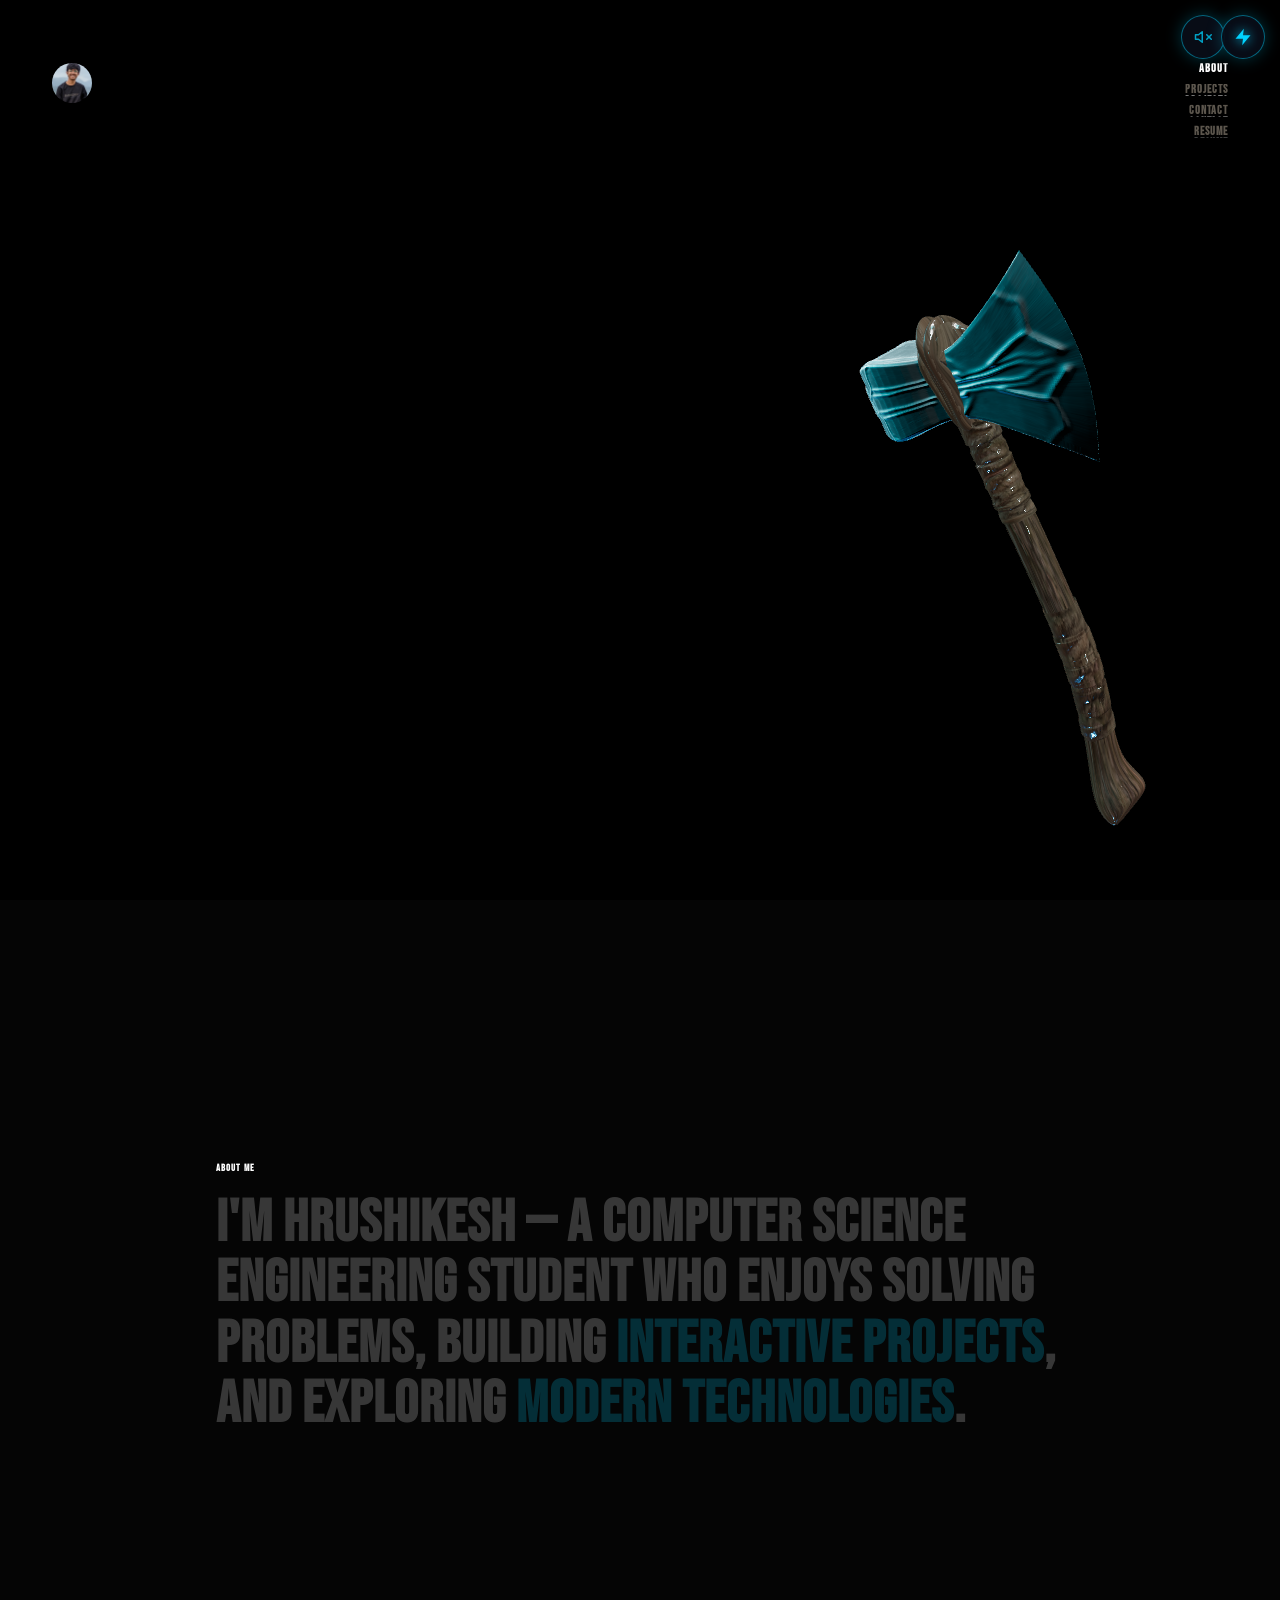
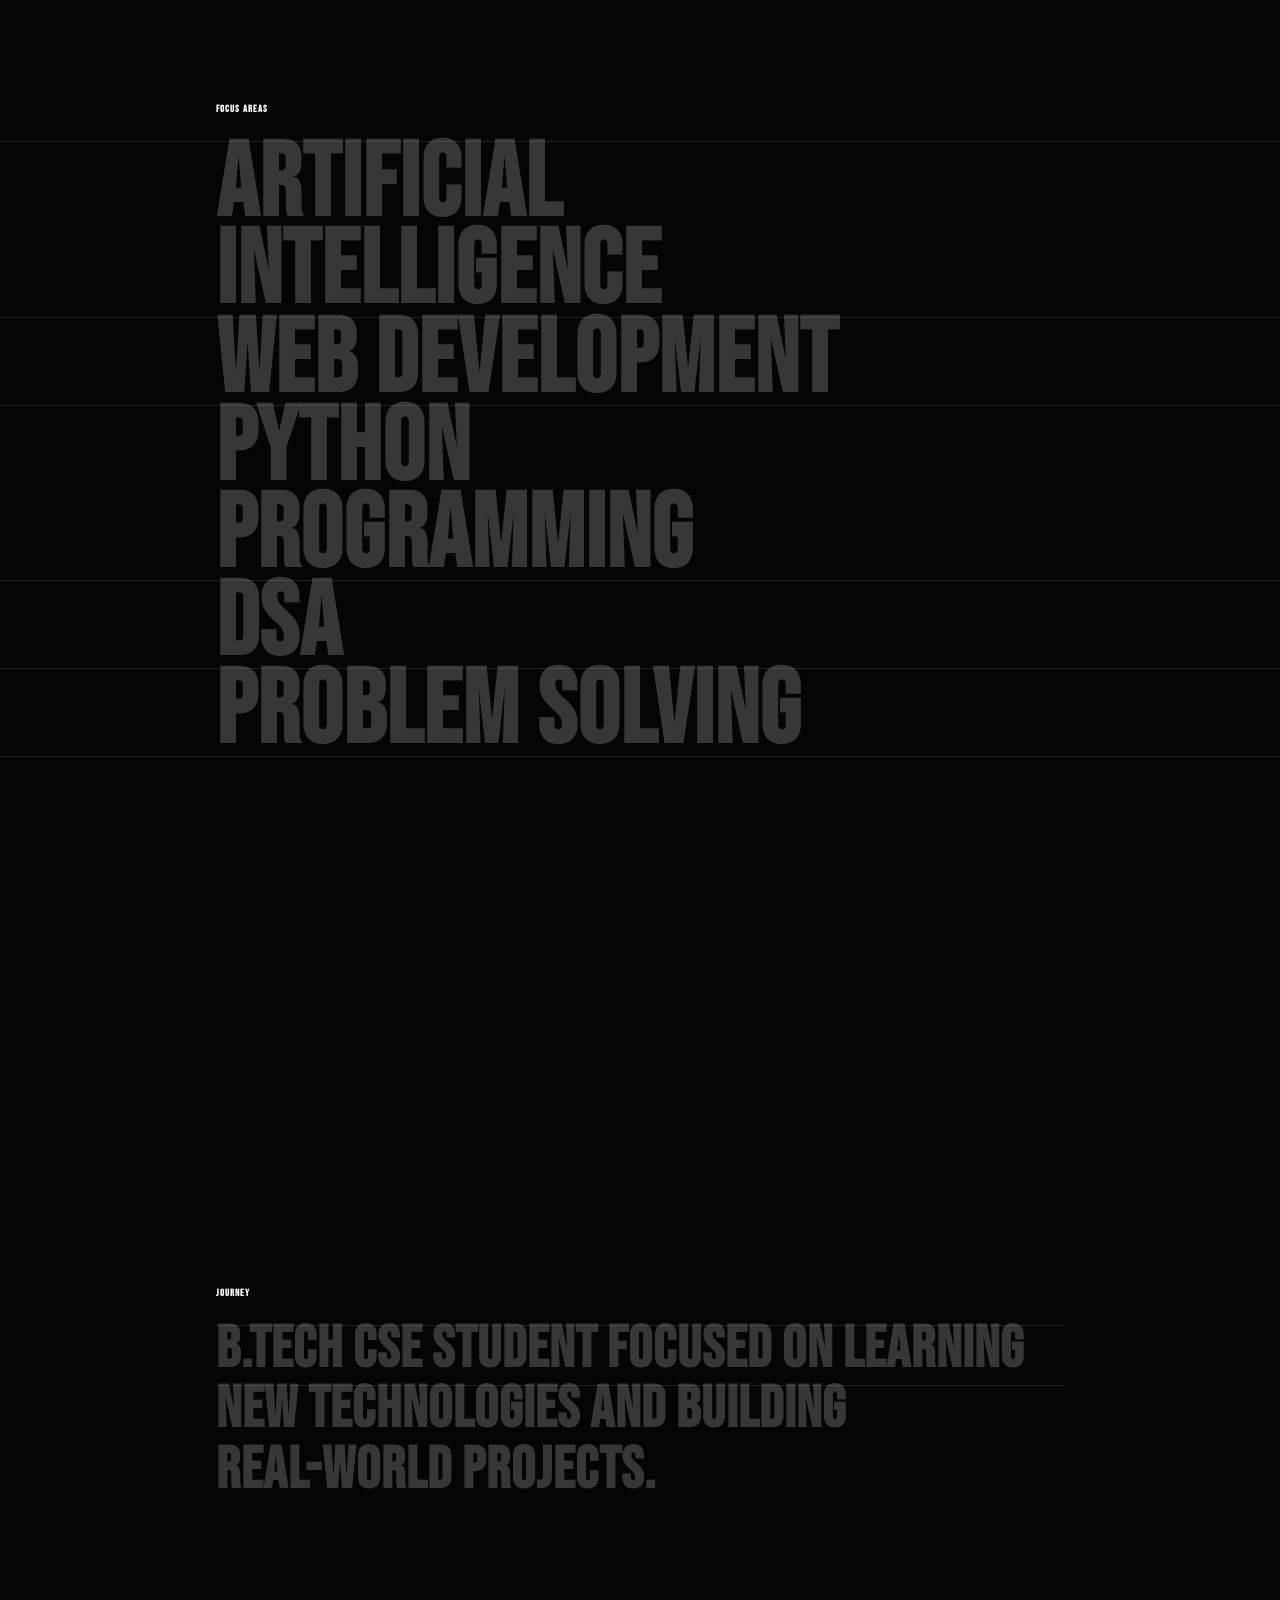
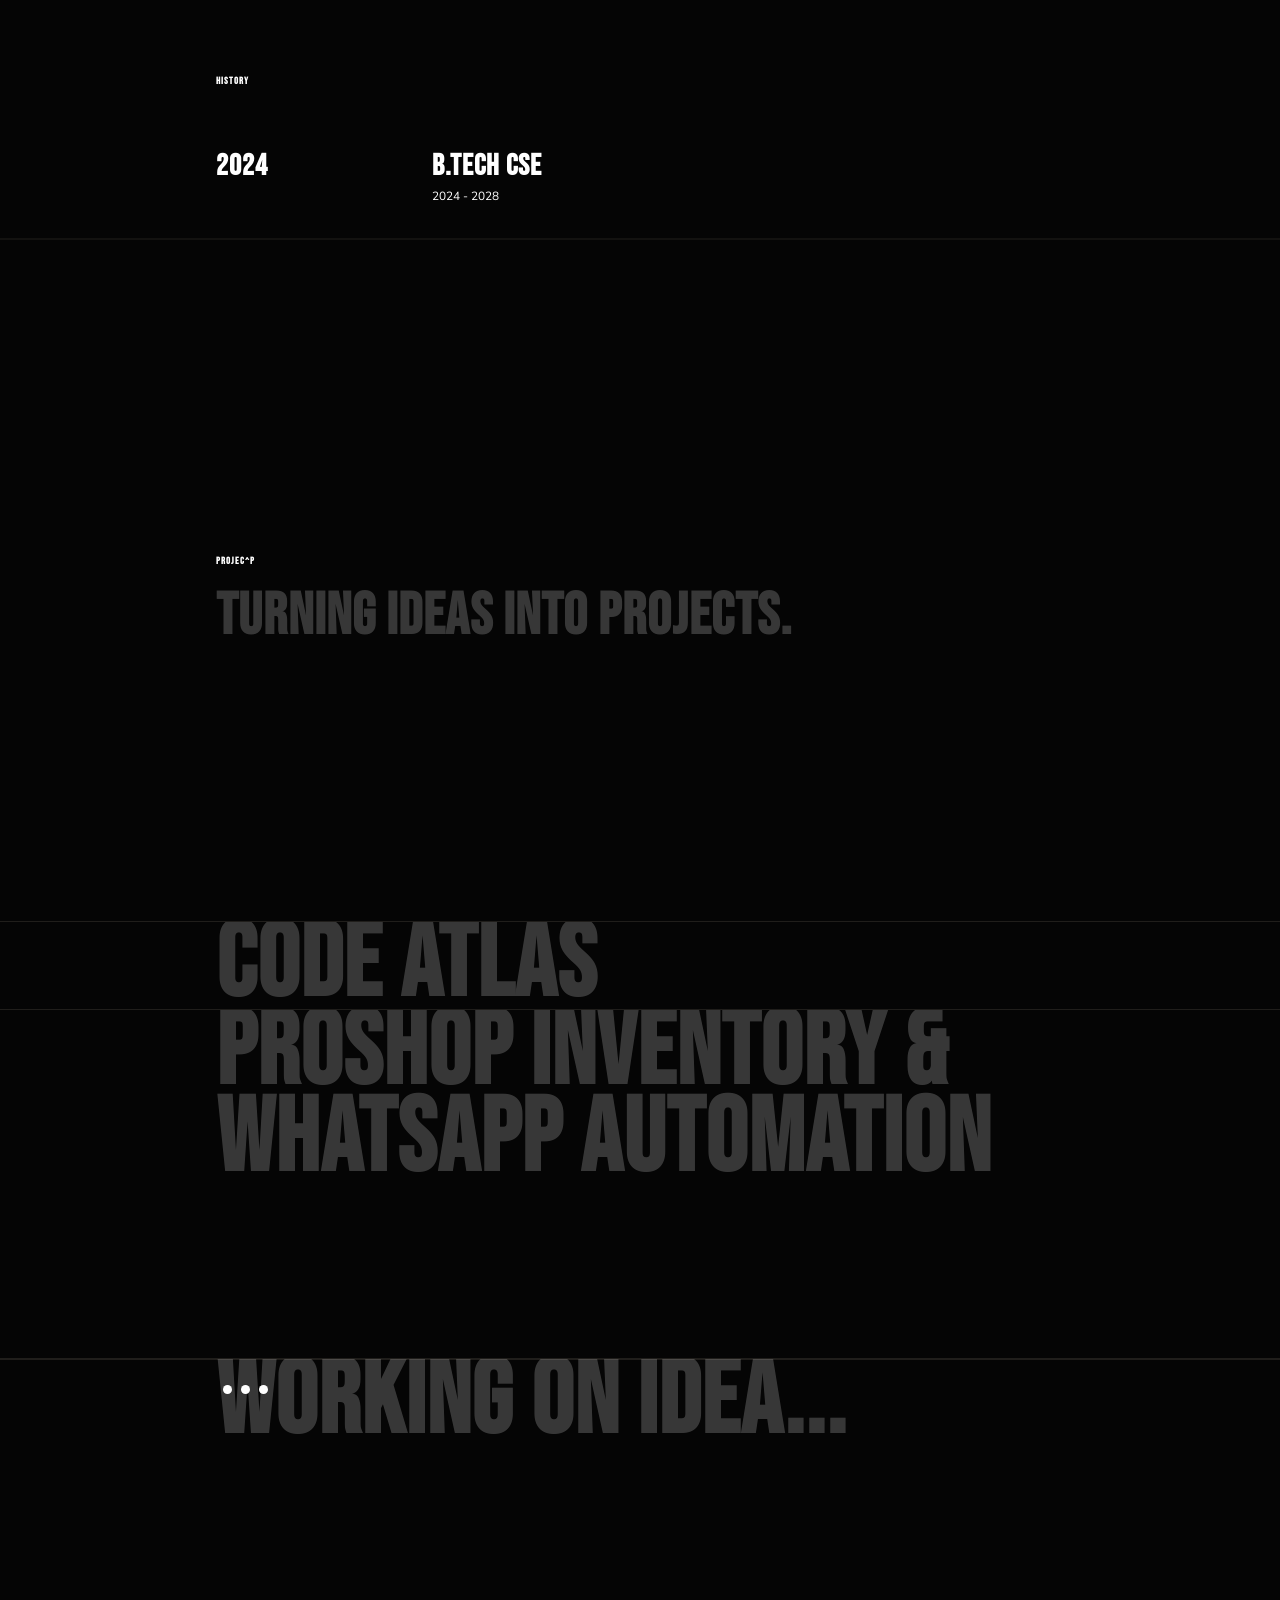
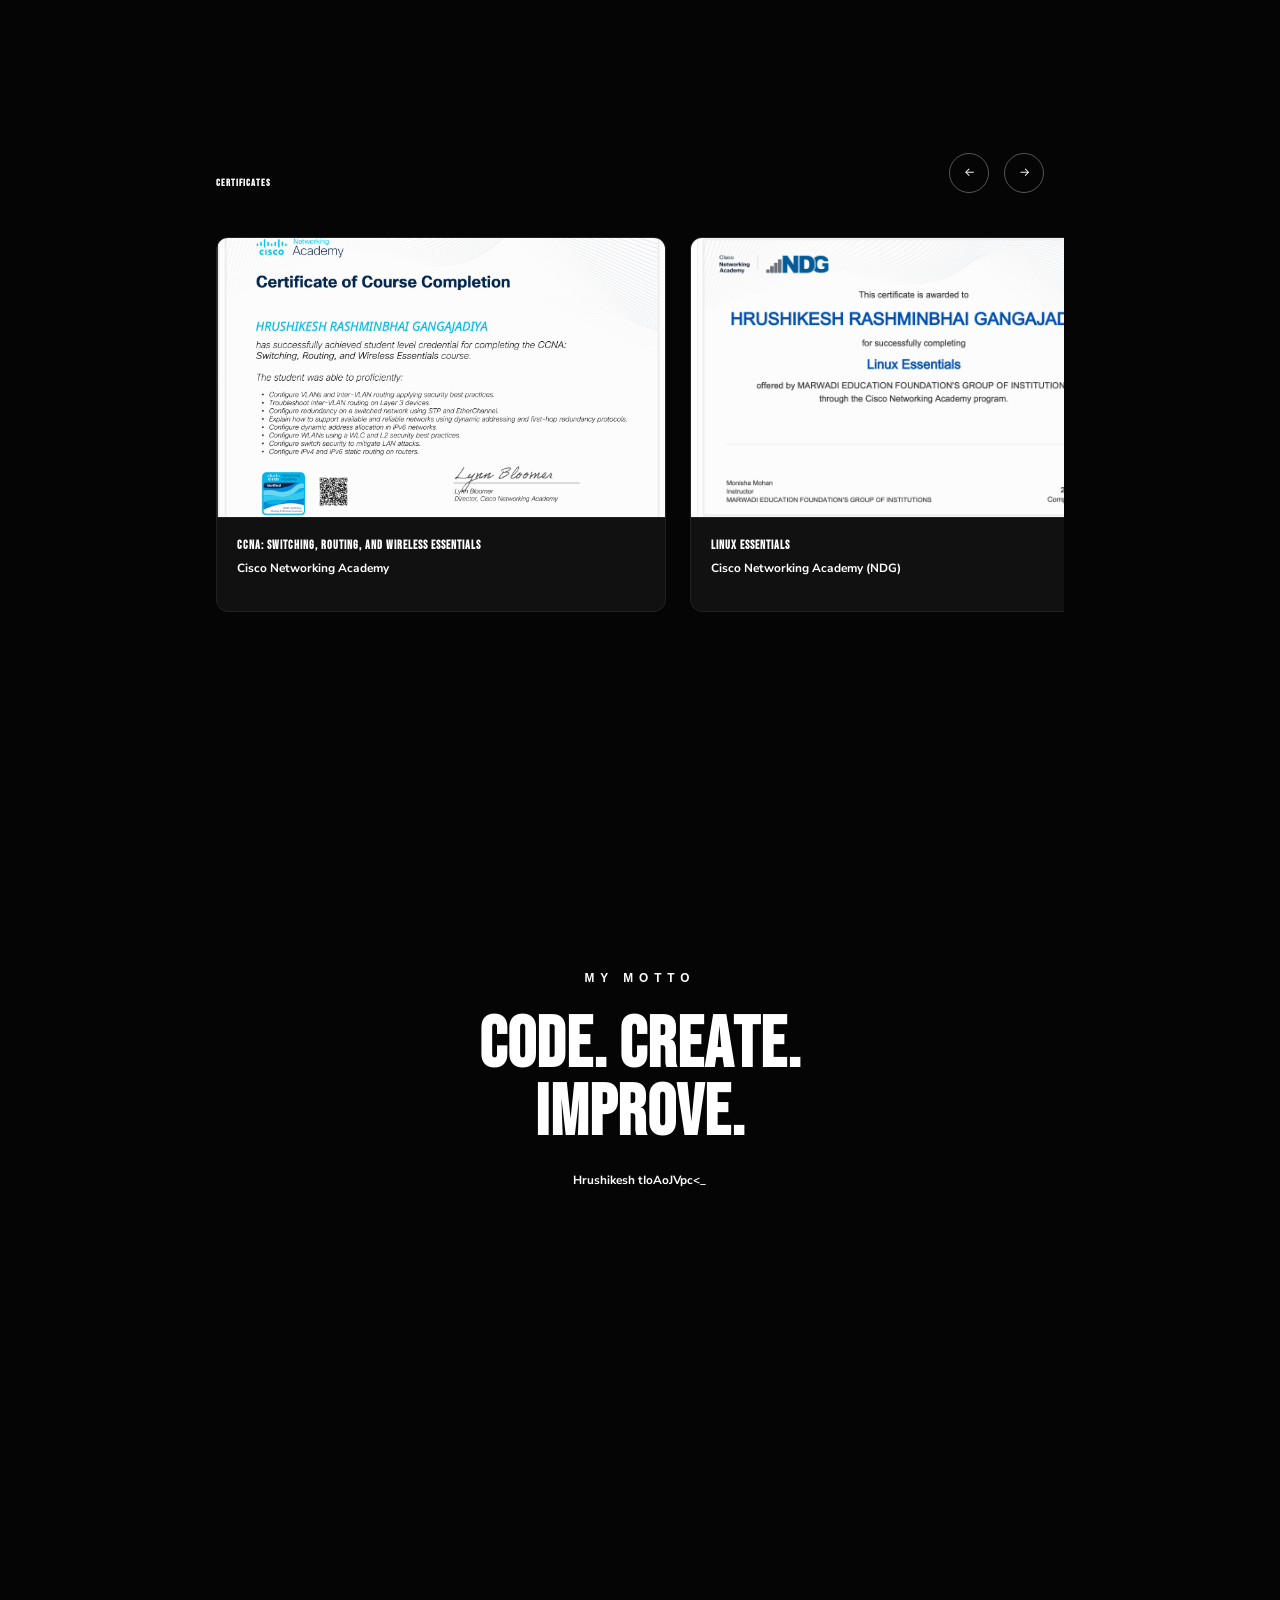
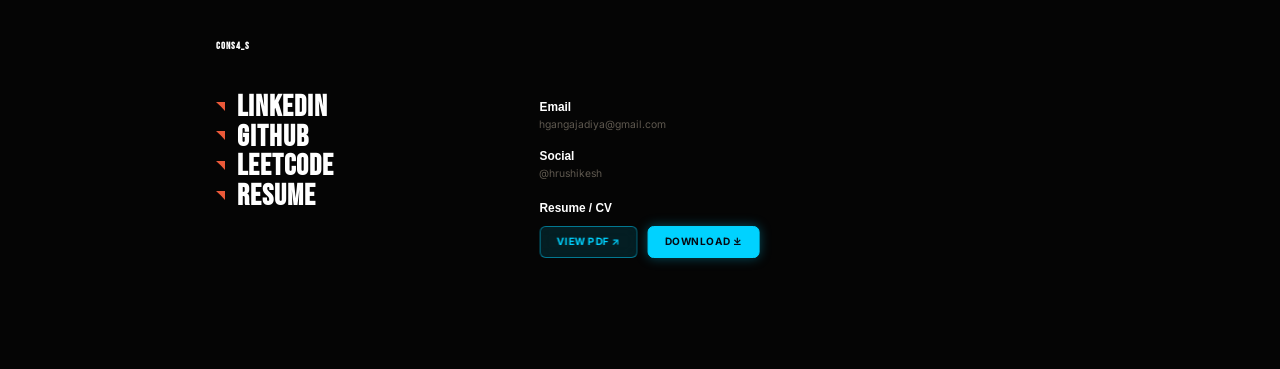
==== commit 30c4ba32: "feat: add ProShop inventory automation project, resume download, and interactive 3D assets" ====
--- a/index.html
+++ b/index.html
@@ -39,6 +39,8 @@
 
     <meta name="msapplication-TileColor" content="#050505">
     <meta name="theme-color" content="#050505">
+    <link rel="preload" href="assets/glb/spider.glb" as="fetch" crossorigin>
+    <link rel="preload" href="assets/glb/storm_breaker.glb" as="fetch" crossorigin>
     <script>
         /* <![CDATA[ */
         var siteData = {
@@ -46,7 +48,7 @@
         };
         /* ]]> */
     </script>
-    <script src="assets/js/caching.js?v=1.0.0.3"></script>
+    <script src="assets/js/caching.js?v=1.0.0.6"></script>
     <style>
         body:not(.site__template-mobile) .is-animation-loading {
             opacity: 0;
@@ -76,7 +78,9 @@
         }
 
         /* ===================================================
-           THEME SWITCHER & LIGHT THEME (SPIDER-MAN INSPIRED)
+           THEME SWITCHER & DUAL THEMES:
+           - DARK MODE: THOR THEME (Deep Black + Thunder Electric Blue / Lightning)
+           - LIGHT MODE: REFINED MATTE OFF-WHITE (Easy on the eyes + Balanced Studio 3D)
            =================================================== */
         .theme_toggle {
             position: fixed;
@@ -85,9 +89,9 @@
             width: 44px;
             height: 44px;
             border-radius: 50%;
-            background: rgba(15, 15, 20, 0.8);
-            border: 1px solid rgba(230, 0, 18, 0.5);
-            color: #FFFFFF;
+            background: rgba(10, 15, 26, 0.85);
+            border: 1px solid rgba(0, 210, 255, 0.45);
+            color: #00D2FF;
             display: flex;
             align-items: center;
             justify-content: center;
@@ -98,13 +102,14 @@
             outline: none;
             z-index: 1001;
             padding: 0;
-            box-shadow: 0 0 12px rgba(230, 0, 18, 0.25);
+            box-shadow: 0 0 16px rgba(0, 210, 255, 0.25);
         }
 
         .theme_toggle:hover {
-            border-color: #FFD700;
-            box-shadow: 0 0 16px rgba(255, 215, 0, 0.45);
+            border-color: #38BDF8;
+            box-shadow: 0 0 20px rgba(0, 210, 255, 0.55), 0 0 35px rgba(0, 119, 254, 0.3);
             transform: scale(1.08);
+            color: #FFFFFF;
         }
 
         .theme_toggle:active {
@@ -119,10 +124,12 @@
             transition: opacity 0.3s ease, transform 0.3s cubic-bezier(0.2, 0.8, 0.2, 1);
         }
 
+        /* Dark Mode (Thor Thunder) */
         [data-theme="dark"] .theme_toggle_icon__dark {
             opacity: 1;
             transform: rotate(0deg) scale(1);
-            color: #FFD700;
+            color: #00D2FF;
+            filter: drop-shadow(0 0 6px #00D2FF);
         }
 
         [data-theme="dark"] .theme_toggle_icon__light {
@@ -131,6 +138,7 @@
             pointer-events: none;
         }
 
+        /* Light Mode */
         [data-theme="light"] .theme_toggle_icon__dark {
             opacity: 0;
             transform: rotate(-90deg) scale(0.5);
@@ -140,55 +148,82 @@
         [data-theme="light"] .theme_toggle_icon__light {
             opacity: 1;
             transform: rotate(0deg) scale(1);
-            color: #D80010;
-        }
-
+            color: #14161D;
+        }
+
+        /* ── LIGHT MODE STYLING (#FFFFE4 Calming Matte Off-White) ── */
         [data-theme="light"] {
             color-scheme: light;
         }
 
         [data-theme="light"] body,
         [data-theme="light"] .layer__dark {
-            background-color: #F6F6F9 !important;
-            color: #111115 !important;
+            background-color: #FFFFE4 !important;
+            color: #14161D !important;
+        }
+
+        [data-theme="light"] body::-webkit-scrollbar-track {
+            background: #FFFFE4 !important;
+        }
+
+        [data-theme="light"] body::-webkit-scrollbar-thumb {
+            background: #D5D5B8 !important;
+        }
+
+        /* Fix profile image & header blend mode */
+        .header,
+        .footer {
+            mix-blend-mode: normal !important;
+        }
+
+        .header_logo img {
+            mix-blend-mode: normal !important;
+            filter: none !important;
+            box-shadow: 0 2px 10px rgba(0, 0, 0, 0.12);
+        }
+
+        [data-theme="light"] .header_logo img {
+            border: 2px solid rgba(0, 0, 0, 0.12);
         }
 
         [data-theme="light"] .theme_toggle {
-            background: rgba(245, 245, 250, 0.9) !important;
-            border-color: rgba(216, 0, 16, 0.45) !important;
-            color: #111115 !important;
+            background: rgba(255, 255, 240, 0.95) !important;
+            border-color: rgba(0, 0, 0, 0.15) !important;
+            color: #14161D !important;
             box-shadow: 0 4px 14px rgba(0, 0, 0, 0.08) !important;
         }
 
         [data-theme="light"] .theme_toggle:hover {
-            border-color: #D80010 !important;
-            box-shadow: 0 0 16px rgba(216, 0, 16, 0.35) !important;
+            border-color: rgba(230, 0, 18, 0.6) !important;
+            box-shadow: 0 0 16px rgba(230, 0, 18, 0.3) !important;
+            color: #E60012 !important;
         }
 
         [data-theme="light"] .header_toggle {
-            background: rgba(245, 245, 250, 0.9) !important;
-            border-color: rgba(216, 0, 16, 0.45) !important;
+            background: rgba(255, 255, 240, 0.95) !important;
+            border-color: rgba(0, 0, 0, 0.15) !important;
             box-shadow: 0 4px 14px rgba(0, 0, 0, 0.08) !important;
         }
 
         [data-theme="light"] .header_toggle_bar {
-            background-color: #111115 !important;
+            background-color: #14161D !important;
         }
 
         [data-theme="light"] .header_menu {
-            background: rgba(246, 246, 249, 0.98) !important;
+            background: transparent !important;
         }
 
         [data-theme="light"] .header_menu_item a,
         [data-theme="light"] .header_menu_item_link__deep {
-            color: #111115 !important;
+            color: #14161D !important;
             text-shadow: none !important;
         }
 
         [data-theme="light"] .header_menu_item a:hover,
-        [data-theme="light"] .header_menu_item_link__deep:hover {
-            color: #D80010 !important;
-            text-shadow: 0 0 15px rgba(216, 0, 16, 0.4) !important;
+        [data-theme="light"] .header_menu_item_link__deep:hover,
+        [data-theme="light"] .header_menu_item_link__active {
+            color: #E60012 !important;
+            text-shadow: 0 0 12px rgba(230, 0, 18, 0.35) !important;
         }
 
         [data-theme="light"] h1,
@@ -200,145 +235,232 @@
         [data-theme="light"] .glitch-text,
         [data-theme="light"] .scroll-paragraph-mask,
         [data-theme="light"] .motto_content_heading {
-            color: #111115 !important;
+            color: #14161D !important;
         }
 
         [data-theme="light"] .hero_content_inner_subtitle {
-            color: #D80010 !important;
+            color: #E60012 !important;
         }
 
         [data-theme="light"] .desc,
         [data-theme="light"] .body-text,
         [data-theme="light"] .about_content_label,
         [data-theme="light"] .client_content_label {
-            color: #444448 !important;
+            color: #4B5565 !important;
         }
 
         [data-theme="light"] .certificate_item {
-            background: #FFFFFF !important;
-            border: 1px solid rgba(216, 0, 16, 0.25) !important;
-            box-shadow: 0 10px 30px rgba(0, 0, 0, 0.06) !important;
+            background: #FFFDF8 !important;
+            border: 1px solid rgba(0, 0, 0, 0.08) !important;
+            box-shadow: 0 10px 30px rgba(0, 0, 0, 0.05) !important;
+        }
+
+        [data-theme="light"] .certificate_item img {
+            border-bottom: 1px solid rgba(0, 0, 0, 0.08) !important;
         }
 
         [data-theme="light"] .certificate_item_body {
-            color: #111115 !important;
+            color: #14161D !important;
         }
 
         [data-theme="light"] .certificate_item_body h4,
         [data-theme="light"] .certificate_item_body p {
-            color: #111115 !important;
+            color: #14161D !important;
         }
 
         [data-theme="light"] .social-link {
-            color: #111115 !important;
+            color: #14161D !important;
         }
 
         [data-theme="light"] .social-link:hover {
-            color: #D80010 !important;
+            color: #E60012 !important;
         }
 
         [data-theme="light"] .contact_box {
-            border-color: rgba(216, 0, 16, 0.3) !important;
-            background: rgba(255, 255, 255, 0.8) !important;
+            border-color: rgba(0, 0, 0, 0.12) !important;
+            background: rgba(255, 255, 240, 0.9) !important;
+        }
+
+        /* ── React Bits: SpotlightCard Component ── */
+        .spotlight-card {
+            position: relative;
+            overflow: hidden;
+            transition: border-color 0.3s ease, box-shadow 0.3s ease;
+        }
+
+        .spotlight-card::before {
+            content: '';
+            position: absolute;
+            top: 0;
+            left: 0;
+            right: 0;
+            bottom: 0;
+            pointer-events: none;
+            opacity: 0;
+            transition: opacity 0.35s ease;
+            border-radius: inherit;
+            z-index: 2;
+        }
+
+        .spotlight-card:hover::before {
+            opacity: 1;
+        }
+
+        [data-theme="dark"] .spotlight-card::before {
+            background: radial-gradient(450px circle at var(--mouse-x, 50%) var(--mouse-y, 50%),
+                    rgba(0, 210, 255, 0.18),
+                    transparent 65%);
+        }
+
+        [data-theme="light"] .spotlight-card::before {
+            background: radial-gradient(450px circle at var(--mouse-x, 50%) var(--mouse-y, 50%),
+                    rgba(230, 0, 18, 0.09),
+                    transparent 65%);
+        }
+
+        /* ── Spider Lanyard Container (Full Viewport) ── */
+        #spider-lanyard-wrap {
+            position: fixed;
+            top: 0;
+            left: 0;
+            width: 100vw;
+            height: 100vh;
+            z-index: 50;
+            pointer-events: none;
+            transition: opacity 0.4s ease;
+        }
+
+        [data-theme="dark"] #spider-lanyard-wrap {
+            display: none !important;
+            opacity: 0 !important;
+            pointer-events: none !important;
         }
 
         @media (prefers-reduced-motion: reduce) {
-            *, *::before, *::after {
+
+            *,
+            *::before,
+            *::after {
                 animation-duration: 0.01ms !important;
                 animation-iteration-count: 1 !important;
                 transition-duration: 0.01ms !important;
                 scroll-behavior: auto !important;
             }
+
             .glitch-text {
                 animation: none !important;
                 text-shadow: none !important;
             }
         }
 
-        /* Mask Fallback */
+        /* Mask Layer (Smooth dimension shift: Spidey Red in Light Mode / Thunder Midnight in Dark Mode) */
         .layer__red {
-            -webkit-mask-image: radial-gradient(circle var(--size) at var(--x) var(--y), black 100%, transparent 100%) !important;
-            mask-image: radial-gradient(circle var(--size) at var(--x) var(--y), black 100%, transparent 100%) !important;
-            -webkit-mask-position: 0 0 !important;
-            mask-position: 0 0 !important;
-            -webkit-mask-size: 100% 100% !important;
-            mask-size: 100% 100% !important;
-        }
-
-        /* Disable mask reveal for specific sections */
-        .layer__red .js-no-mask-section {
-            opacity: 0 !important;
-        }
-
-        /* 1. Glitch Effect for Hero Text */
+            -webkit-mask-image: url(assets/icons/test-mask.svg) !important;
+            mask-image: url(assets/icons/test-mask.svg) !important;
+            -webkit-mask-position: calc(var(--x, -999px) - var(--size, 0px)/2) calc(var(--y, -999px) - var(--size, 0px)/2) !important;
+            mask-position: calc(var(--x, -999px) - var(--size, 0px)/2) calc(var(--y, -999px) - var(--size, 0px)/2) !important;
+            -webkit-mask-repeat: no-repeat !important;
+            mask-repeat: no-repeat !important;
+            -webkit-mask-size: var(--size, 0px) var(--size, 0px) !important;
+            mask-size: var(--size, 0px) var(--size, 0px) !important;
+            pointer-events: none !important;
+        }
+
+        [data-theme="light"] .layer__red {
+            background-color: #E60012 !important;
+        }
+
+        [data-theme="dark"] .layer__red {
+            background-color: #00D2FF !important;
+        }
+
+        /* 1. Glitch Effect for Hero Text — Thor Thunder Chromatic Aberration */
         .glitch-text {
             position: relative;
             display: inline-block;
         }
 
         .glitch-text:hover {
-            animation: glitch 0.3s infinite;
-        }
-
-        @keyframes glitch {
+            animation: glitch-thunder 0.3s infinite;
+        }
+
+        @keyframes glitch-thunder {
             0% {
-                text-shadow: 3px 0 #E60012, -3px 0 #00FFFF;
+                text-shadow: 3px 0 #00D2FF, -3px 0 #0077FE;
                 transform: translate(2px, 0);
             }
 
             20% {
-                text-shadow: -3px 0 #E60012, 3px 0 #00FFFF;
+                text-shadow: -3px 0 #00D2FF, 3px 0 #38BDF8;
                 transform: translate(-2px, 0);
             }
 
             40% {
-                text-shadow: 3px 0 #E60012, -3px 0 #00FFFF;
+                text-shadow: 3px 0 #00D2FF, -3px 0 #0077FE;
                 transform: translate(1px, -1px);
             }
 
             60% {
-                text-shadow: -3px 0 #E60012, 3px 0 #00FFFF;
+                text-shadow: -3px 0 #38BDF8, 3px 0 #00D2FF;
                 transform: translate(-1px, 1px);
             }
 
             80% {
-                text-shadow: 3px 0 #E60012, -3px 0 #00FFFF;
+                text-shadow: 3px 0 #00D2FF, -3px 0 #0077FE;
                 transform: translate(2px, 1px);
             }
 
             100% {
-                text-shadow: -3px 0 #E60012, 3px 0 #00FFFF;
+                text-shadow: -3px 0 #00D2FF, 3px 0 #38BDF8;
                 transform: translate(0, 0);
             }
         }
 
-        /* 2. Venom Blast Glow on Hover */
-        a:hover,
-        .header_menu_item:hover,
-        .contact_link:hover,
-        .social_link:hover,
-        .social_link__github:hover,
-        .link-logo:hover,
-        .cert-btn-prev:hover,
-        .cert-btn-next:hover,
-        .cert-btn-prev-red:hover,
-        .cert-btn-next-red:hover {
-            text-shadow: 0 0 10px #FFD700, 0 0 20px #FFA500 !important;
-            color: #FFD700 !important;
+        /* 2. Thor Thunder Lightning Glow on Hover (Dark) & Spidey Red Glow (Light) */
+        [data-theme="dark"] a:hover,
+        [data-theme="dark"] button:hover,
+        [data-theme="dark"] .header_menu_item:hover,
+        [data-theme="dark"] .contact_link:hover,
+        [data-theme="dark"] .social_link:hover,
+        [data-theme="dark"] .social_link__github:hover,
+        [data-theme="dark"] .social_link__linkedin:hover,
+        [data-theme="dark"] .link-logo:hover,
+        [data-theme="dark"] .cert-btn-prev:hover,
+        [data-theme="dark"] .cert-btn-next:hover,
+        [data-theme="dark"] .cert-btn-prev-red:hover,
+        [data-theme="dark"] .cert-btn-next-red:hover {
+            text-shadow: 0 0 10px #00D2FF, 0 0 22px #0077FE !important;
+            color: #00D2FF !important;
             transition: 0.3s cubic-bezier(0.4, 0, 0.2, 1);
         }
 
-        .cert-btn-prev:hover,
-        .cert-btn-next:hover,
-        .cert-btn-prev-red:hover,
-        .cert-btn-next-red:hover {
-            box-shadow: 0 0 20px #FFD700 !important;
-            border-color: #FFD700 !important;
-            background: #FFD700 !important;
-            color: #000 !important;
-        }
-
-        /* 3. Miles Morales Custom Cursor */
+        [data-theme="dark"] .cert-btn-prev:hover,
+        [data-theme="dark"] .cert-btn-next:hover,
+        [data-theme="dark"] .cert-btn-prev-red:hover,
+        [data-theme="dark"] .cert-btn-next-red:hover {
+            box-shadow: 0 0 20px #00D2FF, 0 0 35px rgba(0, 119, 254, 0.4) !important;
+            border-color: #00D2FF !important;
+            background: #00D2FF !important;
+            color: #05070B !important;
+        }
+
+        [data-theme="light"] a:hover,
+        [data-theme="light"] .contact_link:hover {
+            color: #E60012 !important;
+            transition: 0.2s ease;
+        }
+
+        [data-theme="light"] .cert-btn-prev:hover,
+        [data-theme="light"] .cert-btn-next:hover,
+        [data-theme="light"] .cert-btn-prev-red:hover,
+        [data-theme="light"] .cert-btn-next-red:hover {
+            box-shadow: 0 4px 12px rgba(0, 0, 0, 0.1) !important;
+            border-color: #14161D !important;
+            background: #14161D !important;
+            color: #FFFFFF !important;
+        }
+
+        /* 3. Custom Cursor — Blue Circle in Dark / Red Circle in Light */
         .vj-cursor,
         .js-vj-cursor {
             opacity: 1 !important;
@@ -346,15 +468,16 @@
             z-index: 999999 !important;
         }
 
-        .vj-cursor::after,
-        .js-vj-cursor::after {
+        /* Dark Mode Cursor (Thor Blue) */
+        [data-theme="dark"] .vj-cursor::after,
+        [data-theme="dark"] .js-vj-cursor::after {
             content: '' !important;
             position: absolute !important;
             width: 10px !important;
             height: 10px !important;
             background: #FFFFFF !important;
             border-radius: 50% !important;
-            box-shadow: 0 0 15px #E60012, 0 0 30px #E60012 !important;
+            box-shadow: 0 0 15px #00D2FF, 0 0 30px #0077FE !important;
             top: 50% !important;
             left: 50% !important;
             transform: translate(-50%, -50%) !important;
@@ -363,13 +486,48 @@
             pointer-events: none !important;
         }
 
-        .vj-cursor::before {
+        [data-theme="dark"] .vj-cursor::before {
+            content: '' !important;
+            position: absolute !important;
+            width: 40px !important;
+            height: 40px !important;
+            border: 2px solid #00D2FF !important;
+            border-radius: 50% !important;
+            top: 50% !important;
+            left: 50% !important;
+            transform: translate(-50%, -50%) scale(0) !important;
+            animation: thunder-pulse 3s infinite !important;
+            pointer-events: none !important;
+            z-index: 999998 !important;
+            display: block !important;
+        }
+
+        /* Light Mode Cursor (Spidey Red Circle) */
+        [data-theme="light"] .vj-cursor::after,
+        [data-theme="light"] .js-vj-cursor::after {
+            content: '' !important;
+            position: absolute !important;
+            width: 10px !important;
+            height: 10px !important;
+            background: #FFFFFF !important;
+            border-radius: 50% !important;
+            box-shadow: 0 0 15px #E60012, 0 0 30px #E60012, 0 0 45px rgba(230, 0, 18, 0.6) !important;
+            top: 50% !important;
+            left: 50% !important;
+            transform: translate(-50%, -50%) !important;
+            z-index: 999999 !important;
+            display: block !important;
+            pointer-events: none !important;
+        }
+
+        [data-theme="light"] .vj-cursor::before {
             content: '' !important;
             position: absolute !important;
             width: 40px !important;
             height: 40px !important;
             border: 2px solid #E60012 !important;
             border-radius: 50% !important;
+            box-shadow: 0 0 15px rgba(230, 0, 18, 0.35) !important;
             top: 50% !important;
             left: 50% !important;
             transform: translate(-50%, -50%) scale(0) !important;
@@ -399,6 +557,63 @@
             }
         }
 
+        @keyframes thunder-pulse {
+            0% {
+                transform: translate(-50%, -50%) scale(0.5);
+                opacity: 0;
+            }
+
+            10% {
+                opacity: 1;
+            }
+
+            40% {
+                transform: translate(-50%, -50%) scale(4);
+                opacity: 0;
+            }
+
+            100% {
+                opacity: 0;
+            }
+        }
+
+        /* Footer Social Icons - High Contrast Visibility */
+        .footer_socials {
+            z-index: 1000 !important;
+        }
+
+        [data-theme="light"] .footer_socials img,
+        [data-theme="light"] .footer_socials svg,
+        [data-theme="light"] .footer_socials .svg {
+            filter: brightness(0) !important;
+            opacity: 0.88 !important;
+            transition: all 0.25s ease !important;
+        }
+
+        [data-theme="light"] .footer_socials a:hover img,
+        [data-theme="light"] .footer_socials a:hover svg,
+        [data-theme="light"] .footer_socials a:hover .svg {
+            filter: invert(15%) sepia(95%) saturate(6932%) hue-rotate(356deg) brightness(94%) contrast(116%) drop-shadow(0 0 8px rgba(230, 0, 18, 0.6)) !important;
+            opacity: 1 !important;
+            transform: scale(1.15);
+        }
+
+        [data-theme="dark"] .footer_socials img,
+        [data-theme="dark"] .footer_socials svg,
+        [data-theme="dark"] .footer_socials .svg {
+            filter: invert(1) drop-shadow(0 0 6px rgba(0, 210, 255, 0.5)) !important;
+            opacity: 0.9 !important;
+            transition: all 0.25s ease !important;
+        }
+
+        [data-theme="dark"] .footer_socials a:hover img,
+        [data-theme="dark"] .footer_socials a:hover svg,
+        [data-theme="dark"] .footer_socials a:hover .svg {
+            filter: invert(65%) sepia(85%) saturate(2400%) hue-rotate(160deg) brightness(105%) contrast(105%) drop-shadow(0 0 12px #00D2FF) !important;
+            opacity: 1 !important;
+            transform: scale(1.15);
+        }
+
         /* 2. Glitchy Profile Logo */
         .header_logo img {
             transition: all 0.2s ease;
@@ -435,38 +650,132 @@
             }
         }
 
-        /* 4. Refined Venom Blast Pulse */
-        .contact_link,
-        .cert-btn-prev,
-        .cert-btn-next {
-            animation: venom-pulse 5s infinite;
-        }
-
-        @keyframes venom-pulse {
-            0% {
-                text-shadow: none;
-                box-shadow: none;
-            }
-
-            94% {
-                text-shadow: none;
-                box-shadow: none;
-            }
-
-            96% {
-                text-shadow: 0 0 15px #FFD700;
-                box-shadow: 0 0 10px #FFD700;
-            }
-
-            98% {
-                text-shadow: 0 0 25px #FFD700;
-                box-shadow: 0 0 20px #FFD700;
-            }
-
+        /* 4. Refined Pulse for Buttons */
+        [data-theme="dark"] .contact_link,
+        [data-theme="dark"] .cert-btn-prev,
+        [data-theme="dark"] .cert-btn-next {
+            animation: thunder-btn-pulse 5s infinite;
+        }
+
+        @keyframes thunder-btn-pulse {
+
+            0%,
+            94%,
             100% {
                 text-shadow: none;
                 box-shadow: none;
             }
+
+            96% {
+                text-shadow: 0 0 15px #00D2FF;
+                box-shadow: 0 0 12px rgba(0, 210, 255, 0.4);
+            }
+
+            98% {
+                text-shadow: 0 0 25px #00D2FF, 0 0 35px #0077FE;
+                box-shadow: 0 0 22px rgba(0, 210, 255, 0.6);
+            }
+        }
+
+        /* 5. Resume Action Buttons */
+        .resume_button_group {
+            display: inline-flex;
+            gap: 10px;
+            margin-top: 10px;
+            flex-wrap: wrap;
+            align-items: center;
+        }
+
+        .resume_btn {
+            display: inline-flex;
+            align-items: center;
+            gap: 6px;
+            padding: 8px 16px;
+            font-size: 0.85rem;
+            font-weight: 700;
+            letter-spacing: 0.05em;
+            text-transform: uppercase;
+            text-decoration: none !important;
+            border-radius: 6px;
+            transition: all 0.25s ease;
+            cursor: pointer;
+            pointer-events: auto !important;
+            white-space: nowrap;
+        }
+
+        [data-theme="dark"] .resume_btn__view {
+            background: rgba(0, 210, 255, 0.12);
+            color: #00D2FF !important;
+            border: 1px solid rgba(0, 210, 255, 0.5);
+            backdrop-filter: blur(8px);
+        }
+
+        [data-theme="dark"] .resume_btn__view:hover {
+            background: rgba(0, 210, 255, 0.25);
+            border-color: #00D2FF;
+            box-shadow: 0 0 16px rgba(0, 210, 255, 0.5);
+            transform: translateY(-2px);
+        }
+
+        [data-theme="dark"] .resume_btn__download {
+            background: #00D2FF;
+            color: #050B14 !important;
+            border: 1px solid #00D2FF;
+            box-shadow: 0 0 12px rgba(0, 210, 255, 0.35);
+        }
+
+        [data-theme="dark"] .resume_btn__download:hover {
+            background: #38BDF8;
+            box-shadow: 0 0 22px rgba(0, 210, 255, 0.7);
+            transform: translateY(-2px);
+        }
+
+        [data-theme="light"] .resume_btn__view {
+            background: rgba(230, 0, 18, 0.08);
+            color: #E60012 !important;
+            border: 1px solid rgba(230, 0, 18, 0.4);
+        }
+
+        [data-theme="light"] .resume_btn__view:hover {
+            background: rgba(230, 0, 18, 0.16);
+            border-color: #E60012;
+            transform: translateY(-2px);
+        }
+
+        [data-theme="light"] .resume_btn__download {
+            background: #E60012;
+            color: #FFFFFF !important;
+            border: 1px solid #E60012;
+            box-shadow: 0 4px 10px rgba(230, 0, 18, 0.25);
+        }
+
+        [data-theme="light"] .resume_btn__download:hover {
+            background: #C4000F;
+            box-shadow: 0 6px 16px rgba(230, 0, 18, 0.4);
+            transform: translateY(-2px);
+        }
+
+        .resume_btn__masking {
+            background: #050B14 !important;
+            color: #FFFFFF !important;
+            border: 1px solid rgba(255, 255, 255, 0.3) !important;
+        }
+
+        .resume_btn__masking:hover {
+            background: #000000 !important;
+            border-color: #FFFFFF !important;
+        }
+
+        .resume_btn__red {
+            background: #050505 !important;
+            color: #FFFFFF !important;
+            border: 1px solid #444 !important;
+        }
+
+        .resume_btn__red:hover {
+            background: #E60012 !important;
+            border-color: #E60012 !important;
+            box-shadow: 0 4px 12px rgba(230, 0, 18, 0.4) !important;
         }
 
         .hero_content {
@@ -477,7 +786,6 @@
             width: 100% !important;
             left: 0 !important;
             height: 100vh !important;
-            /* Force full height centering */
         }
 
         .hero_content_inner {
@@ -493,7 +801,6 @@
         a:hover,
         button:hover {
             cursor: none !important;
-            /* Hide system cursor on hover to use custom one */
         }
 
         /* 5. Smooth Reveal on Scroll */
@@ -503,7 +810,7 @@
             transition: all 0.8s cubic-bezier(0.2, 0.8, 0.2, 1);
         }
 
-        /* 5. Spider-Man Typography */
+        /* Typography */
         h1,
         h2,
         h3,
@@ -521,22 +828,25 @@
             font-family: 'Inter', sans-serif !important;
         }
 
-        /* 1. Chromatic Aberration */
-        h1.glitch-text {
-            text-shadow: 2px 0 1px rgba(230, 0, 18, 0.8), -2px 0 1px rgba(0, 255, 255, 0.8) !important;
-        }
-
-        /* 2. Web Particle Canvas */
+        /* Chromatic Aberration Header */
+        [data-theme="dark"] h1.glitch-text {
+            text-shadow: 2px 0 1px rgba(0, 210, 255, 0.8), -2px 0 1px rgba(0, 119, 254, 0.8) !important;
+        }
+
+        [data-theme="light"] h1.glitch-text {
+            text-shadow: 2px 0 1px rgba(230, 0, 18, 0.4), -2px 0 1px rgba(0, 119, 254, 0.3) !important;
+        }
+
+        /* Background Canvas */
         #web-canvas {
             position: fixed;
             top: 0;
             left: 0;
-            width: 100%;
-            height: 100%;
-            z-index: -1;
+            width: 100vw;
+            height: 100vh;
+            z-index: 1;
             pointer-events: none;
-            opacity: 0.15;
-            /* Much subtler */
+            opacity: 1;
         }
 
         .reveal-on-scroll.revealed {
@@ -544,10 +854,6 @@
             transform: translateY(0) !important;
             visibility: visible !important;
         }
-
-        /* ===================================================
-           PHASE 2 RESPONSIVE ENHANCEMENTS
-           =================================================== */
 
         /* Responsive Hero Typography */
         h1.glitch-text {
@@ -574,10 +880,10 @@
             right: 1.25rem;
             width: 44px;
             height: 44px;
-            background: rgba(15, 15, 15, 0.75);
+            background: rgba(10, 15, 26, 0.85);
             backdrop-filter: blur(10px);
             -webkit-backdrop-filter: blur(10px);
-            border: 1px solid rgba(230, 0, 18, 0.5);
+            border: 1px solid rgba(0, 210, 255, 0.45);
             border-radius: 50%;
             z-index: 1000;
             cursor: pointer;
@@ -587,13 +893,13 @@
             gap: 4px;
             padding: 0;
             transition: all 0.3s cubic-bezier(0.4, 0, 0.2, 1);
-            box-shadow: 0 0 10px rgba(230, 0, 18, 0.2);
+            box-shadow: 0 0 12px rgba(0, 210, 255, 0.25);
         }
 
         .header_toggle:hover,
         .header_toggle:active {
-            border-color: #FFD700;
-            box-shadow: 0 0 15px rgba(255, 215, 0, 0.4);
+            border-color: #38BDF8;
+            box-shadow: 0 0 16px rgba(0, 210, 255, 0.5);
         }
 
         .header_toggle_bar {
@@ -606,7 +912,7 @@
 
         .header_toggle.is-active .header_toggle_bar:nth-child(1) {
             transform: translateY(6px) rotate(45deg);
-            background-color: #E60012;
+            background-color: var(--accent-color, #00D2FF);
         }
 
         .header_toggle.is-active .header_toggle_bar:nth-child(2) {
@@ -615,7 +921,7 @@
 
         .header_toggle.is-active .header_toggle_bar:nth-child(3) {
             transform: translateY(-6px) rotate(-45deg);
-            background-color: #E60012;
+            background-color: var(--accent-color, #00D2FF);
         }
 
         /* Responsive Certificates */
@@ -662,16 +968,39 @@
         }
 
         /* ===================================================
-           SPIDER-MAN INTERACTIVE 3D ARTWORK (PHASE 6)
+           SPIDER-MAN & THOR 3D ARTWORK POSITIONING
            =================================================== */
         .about_ido_coffee {
-            position: absolute;
-            left: -3rem;
-            bottom: -2rem;
-            width: 320px;
-            height: 320px;
-            z-index: 1;
-            pointer-events: none;
+            position: absolute !important;
+            left: -3rem !important;
+            top: -2rem !important;
+            bottom: auto !important;
+            right: auto !important;
+            width: 520px !important;
+            height: 520px !important;
+            overflow: visible !important;
+            z-index: 1 !important;
+            pointer-events: none !important;
+        }
+
+        .about_ido_web,
+        .about_ido_mouse {
+            position: absolute !important;
+            right: -2.5rem !important;
+            bottom: -3.5rem !important;
+            top: auto !important;
+            left: auto !important;
+            width: 520px !important;
+            height: 520px !important;
+            overflow: visible !important;
+            z-index: 1 !important;
+            pointer-events: none !important;
+            display: none !important;
+        }
+
+        [data-theme="light"] .about_ido_web,
+        [data-theme="light"] .about_ido_mouse {
+            display: block !important;
         }
 
         .client_list_3d {
@@ -686,27 +1015,158 @@
         }
 
         .client_list_3d_inner,
-        .about_ido_inner {
+        .about_ido_inner,
+        .about_ido_web_inner {
             width: 100%;
             height: 100%;
             pointer-events: none;
         }
 
-        /* Responsive Breakpoints */
+        .client_list_3d canvas {
+            opacity: 0.7;
+        }
+
+        /* ── Music Controller Toggle Button ── */
+        .music_toggle {
+            position: fixed;
+            top: 1.25rem;
+            right: 4.65rem;
+            width: 44px;
+            height: 44px;
+            border-radius: 50%;
+            background: rgba(10, 15, 26, 0.85);
+            border: 1px solid rgba(0, 210, 255, 0.45);
+            color: #00D2FF;
+            display: flex;
+            align-items: center;
+            justify-content: center;
+            cursor: pointer;
+            backdrop-filter: blur(12px);
+            -webkit-backdrop-filter: blur(12px);
+            transition: all 0.3s cubic-bezier(0.2, 0.8, 0.2, 1);
+            outline: none;
+            z-index: 1001;
+            padding: 0;
+            box-shadow: 0 0 16px rgba(0, 210, 255, 0.25);
+        }
+
+        .music_toggle:hover {
+            border-color: #38BDF8;
+            box-shadow: 0 0 20px rgba(0, 210, 255, 0.55), 0 0 35px rgba(0, 119, 254, 0.3);
+            transform: scale(1.08);
+            color: #FFFFFF;
+        }
+
+        .music_toggle:active {
+            transform: scale(0.92);
+        }
+
+        .music_toggle_icon {
+            display: flex;
+            align-items: center;
+            justify-content: center;
+        }
+
+        .music_toggle_icon__muted {
+            display: none;
+            opacity: 0.75;
+        }
+
+        .music_toggle_icon__playing {
+            display: flex;
+            align-items: flex-end;
+            height: 18px;
+            width: 18px;
+            justify-content: center;
+            gap: 2.5px;
+        }
+
+        .music_bar {
+            width: 2.5px;
+            background-color: currentColor;
+            border-radius: 2px;
+            height: 4px;
+        }
+
+        .music_toggle.is-playing .music_bar--1 {
+            animation: soundWave 1.1s ease-in-out infinite alternate;
+        }
+        .music_toggle.is-playing .music_bar--2 {
+            animation: soundWave 0.8s ease-in-out infinite alternate 0.25s;
+        }
+        .music_toggle.is-playing .music_bar--3 {
+            animation: soundWave 1.3s ease-in-out infinite alternate 0.4s;
+        }
+
+        @keyframes soundWave {
+            0% { height: 4px; }
+            100% { height: 16px; }
+        }
+
+        .music_toggle.is-muted .music_toggle_icon__playing {
+            display: none;
+        }
+
+        .music_toggle.is-muted .music_toggle_icon__muted {
+            display: flex;
+        }
+
+        [data-theme="light"] .music_toggle {
+            background: rgba(255, 255, 240, 0.95) !important;
+            border-color: rgba(0, 0, 0, 0.15) !important;
+            color: #14161D !important;
+            box-shadow: 0 4px 14px rgba(0, 0, 0, 0.08) !important;
+        }
+
+        [data-theme="light"] .music_toggle:hover {
+            border-color: rgba(230, 0, 18, 0.6) !important;
+            box-shadow: 0 0 16px rgba(230, 0, 18, 0.3) !important;
+            color: #E60012 !important;
+        }
+
+        /* Responsive Breakpoints & Mobile Optimization */
+        html,
+        body {
+            overflow-x: hidden !important;
+            max-width: 100vw !important;
+            width: 100% !important;
+        }
+
         @media (max-width: 767.98px) {
             .header {
                 mix-blend-mode: normal !important;
             }
 
+            .header_logo {
+                top: 1rem !important;
+                left: 1.15rem !important;
+            }
+
+            .header_logo img {
+                width: 42px !important;
+                height: 42px !important;
+            }
+
             .theme_toggle {
-                top: 1.25rem;
-                right: 4.75rem;
-                width: 44px;
-                height: 44px;
+                top: 1rem !important;
+                right: 4.25rem !important;
+                width: 42px !important;
+                height: 42px !important;
+            }
+
+            .music_toggle {
+                top: 1rem !important;
+                right: 7.35rem !important;
+                width: 42px !important;
+                height: 42px !important;
             }
 
             .header_toggle {
-                display: flex;
+                display: flex !important;
+                top: 1rem !important;
+                right: 1.15rem !important;
+                width: 42px !important;
+                height: 42px !important;
             }
 
             .header_menu {
@@ -718,7 +1178,7 @@
                 width: 100vw !important;
                 height: 100vh !important;
                 height: 100dvh !important;
-                background: rgba(5, 5, 5, 0.97) !important;
+                background: rgba(5, 5, 5, 0.98) !important;
                 backdrop-filter: blur(24px) !important;
                 -webkit-backdrop-filter: blur(24px) !important;
                 display: flex !important;
@@ -731,6 +1191,10 @@
                 z-index: 999 !important;
             }
 
+            [data-theme="light"] .header_menu {
+                background: rgba(255, 255, 240, 0.98) !important;
+            }
+
             .header_menu.is-open {
                 opacity: 1 !important;
                 visibility: visible !important;
@@ -741,7 +1205,7 @@
                 display: flex !important;
                 flex-direction: column !important;
                 align-items: center !important;
-                gap: 2.25rem !important;
+                gap: 2rem !important;
                 text-align: center !important;
             }
 
@@ -757,7 +1221,7 @@
             .header_menu_item a,
             .header_menu_item_link__deep {
                 font-family: 'Bebas Neue', sans-serif !important;
-                font-size: 2.5rem !important;
+                font-size: 2.35rem !important;
                 letter-spacing: 2px !important;
                 padding: 0.5rem 1rem !important;
                 color: #FFFFFF !important;
@@ -766,12 +1230,26 @@
                 display: block;
             }
 
+            [data-theme="light"] .header_menu_item a,
+            [data-theme="light"] .header_menu_item_link__deep {
+                color: #14161D !important;
+                text-shadow: none !important;
+            }
+
             .header_menu_item a:active,
             .header_menu_item a:hover,
             .header_menu_item_link__deep:active,
             .header_menu_item_link__deep:hover {
-                color: #FFD700 !important;
-                text-shadow: 0 0 18px #FFD700, 0 0 30px rgba(255, 215, 0, 0.6) !important;
+                color: #00D2FF !important;
+                text-shadow: 0 0 18px #00D2FF, 0 0 30px rgba(0, 210, 255, 0.6) !important;
+            }
+
+            [data-theme="light"] .header_menu_item a:active,
+            [data-theme="light"] .header_menu_item a:hover,
+            [data-theme="light"] .header_menu_item_link__deep:active,
+            [data-theme="light"] .header_menu_item_link__deep:hover {
+                color: #E60012 !important;
+                text-shadow: 0 0 12px rgba(230, 0, 18, 0.35) !important;
             }
 
             .certificates_scroll_container {
@@ -798,12 +1276,13 @@
             }
 
             .about_me {
-                margin-bottom: 4rem !important;
-                padding-top: 4rem !important;
+                margin-bottom: 3.5rem !important;
+                padding-top: 3.5rem !important;
             }
 
             .about_ido {
-                padding-bottom: 4rem !important;
+                padding-bottom: 3.5rem !important;
+                overflow: hidden !important;
             }
 
             .heading-mask_el .h1 {
@@ -816,25 +1295,35 @@
             }
 
             .motto {
-                padding: 4rem 0 !important;
+                padding: 3.5rem 0 !important;
             }
 
             .about_ido_coffee {
-                left: -1rem;
-                bottom: 0;
-                width: 160px;
-                height: 160px;
-                opacity: 0.7;
+                left: -1rem !important;
+                top: -1.5rem !important;
+                width: 260px !important;
+                height: 260px !important;
+                opacity: 0.75;
+            }
+
+            .about_ido_web {
+                right: -1rem !important;
+                bottom: -1.5rem !important;
+                width: 250px !important;
+                height: 250px !important;
+                max-width: 75vw;
+                max-height: 75vw;
+                opacity: 0.75;
             }
 
             .client_list_3d {
-                width: 260px;
-                height: 260px;
+                width: 240px !important;
+                height: 240px !important;
                 opacity: 0.6;
             }
 
             .contact {
-                padding-bottom: 4rem !important;
+                padding-bottom: 3.5rem !important;
             }
 
             .social-link {
@@ -842,8 +1331,72 @@
             }
         }
 
+        /* Small Phones (iPhone SE, Galaxy S, 360px - 480px) */
+        @media (max-width: 480px) {
+            .header_logo {
+                top: 0.85rem !important;
+                left: 0.85rem !important;
+            }
+
+            .header_logo img {
+                width: 38px !important;
+                height: 38px !important;
+            }
+
+            .header_toggle {
+                top: 0.85rem !important;
+                right: 0.85rem !important;
+                width: 38px !important;
+                height: 38px !important;
+            }
+
+            .theme_toggle {
+                top: 0.85rem !important;
+                right: 3.65rem !important;
+                width: 38px !important;
+                height: 38px !important;
+            }
+
+            .music_toggle {
+                top: 0.85rem !important;
+                right: 6.35rem !important;
+                width: 38px !important;
+                height: 38px !important;
+            }
+
+            .certificate_item {
+                flex: 0 0 calc(100vw - 32px) !important;
+                width: calc(100vw - 32px) !important;
+                max-width: 340px !important;
+            }
+
+            .certificate_item img {
+                height: 180px !important;
+            }
+
+            .about_ido_coffee {
+                width: 220px !important;
+                height: 220px !important;
+                left: -0.5rem !important;
+                top: -1rem !important;
+            }
+
+            .about_ido_web {
+                width: 210px !important;
+                height: 210px !important;
+                right: -0.5rem !important;
+                bottom: -1rem !important;
+            }
+
+            .client_list_3d {
+                width: 200px !important;
+                height: 200px !important;
+            }
+        }
+
         /* Touch Devices Adaptation */
         @media (hover: none) and (pointer: coarse) {
+
             .vj-cursor,
             .js-vj-cursor {
                 display: none !important;
@@ -851,10 +1404,6 @@
 
             * {
                 cursor: auto !important;
-            }
-
-            .layer__red {
-                display: none !important;
             }
         }
     </style>
@@ -870,17 +1419,28 @@
         gtag('config', 'G-79VFDFP12E');
     </script> -->
     <script>
-        (function() {
+        (function () {
             try {
                 var saved = localStorage.getItem('portfolio_theme');
                 var theme = saved || 'dark';
                 document.documentElement.setAttribute('data-theme', theme);
-            } catch(e) {}
+            } catch (e) { }
         })();
     </script>
-    <script defer="defer" src="vendor.bundle.js?v=miles_v3_final"></script>
-    <script defer="defer" src="app.bundle.js?v=miles_v3_final"></script>
-    <link href="app.css?v=miles_v3_final" rel="stylesheet">
+    <script defer="defer" src="vendor.bundle.js?v=v4_mobile"></script>
+    <script defer="defer" src="app.bundle.js?v=v4_mobile"></script>
+    <script defer="defer" src="assets/js/three.min.js?v=r128"></script>
+    <script defer="defer" src="assets/js/meshopt_decoder.js?v=fixed1"></script>
+    <script defer="defer" src="assets/js/GLTFLoader.js?v=r128"></script>
+    <script defer="defer" src="assets/js/spider_3d_scene.js?v=v20_mobile_perf"></script>
+    <script defer="defer" src="assets/js/spider_lanyard.js?v=v9_fastload"></script>
+    <script defer="defer" src="assets/js/decrypted_text.js?v=v2"></script>
+    <script defer="defer" src="assets/js/spotlight_card.js?v=v2"></script>
+    <script defer="defer" src="assets/js/magnetic_buttons.js?v=v2"></script>
+    <script defer="defer" src="assets/js/dynamic_theme_backgrounds.js?v=v6"></script>
+    <script defer="defer" src="assets/js/ripple_grid.js?v=v4"></script>
+    <script defer="defer" src="assets/js/theme_music.js?v=v4_docked"></script>
+    <link href="app.css?v=v17_projects_hover" rel="stylesheet">
 </head>
 
 <body class="home">
@@ -901,12 +1461,41 @@
         <div class="header_logo js-header_logo"><a class="link-logo" aria-label="Home page" href="#about"><img
                     src="assets/icons/profile.jpeg" alt="logo"
                     style="width: 40px; height: 40px; border-radius: 50%; object-fit: cover;"></a></div>
-        <button class="theme_toggle" id="js-theme_toggle" aria-label="Toggle visual theme" title="Toggle Light / Dark theme">
+        <button class="music_toggle" id="js-music_toggle" aria-label="Toggle background music"
+            title="Toggle background music">
+            <span class="music_toggle_icon music_toggle_icon__playing" title="Mute Music">
+                <span class="music_bar music_bar--1"></span>
+                <span class="music_bar music_bar--2"></span>
+                <span class="music_bar music_bar--3"></span>
+            </span>
+            <span class="music_toggle_icon music_toggle_icon__muted" title="Play Music">
+                <svg width="18" height="18" viewBox="0 0 24 24" fill="none" stroke="currentColor" stroke-width="2" stroke-linecap="round" stroke-linejoin="round">
+                    <path d="M11 5L6 9H2v6h4l5 4V5z"></path>
+                    <line x1="23" y1="9" x2="17" y2="15"></line>
+                    <line x1="17" y1="9" x2="23" y2="15"></line>
+                </svg>
+            </span>
+        </button>
+        <button class="theme_toggle" id="js-theme_toggle" aria-label="Toggle visual theme"
+            title="Toggle Thor / Light theme">
             <span class="theme_toggle_icon theme_toggle_icon__dark">
-                <svg viewBox="0 0 24 24" width="18" height="18" fill="none" stroke="currentColor" stroke-width="2" stroke-linecap="round" stroke-linejoin="round"><path d="M21 12.79A9 9 0 1 1 11.21 3 7 7 0 0 0 21 12.79z"></path></svg>
+                <svg viewBox="0 0 24 24" width="20" height="20" fill="currentColor" stroke="none">
+                    <polygon points="13 2 3 14 12 14 11 22 21 10 12 10 13 2"></polygon>
+                </svg>
             </span>
             <span class="theme_toggle_icon theme_toggle_icon__light">
-                <svg viewBox="0 0 24 24" width="18" height="18" fill="none" stroke="currentColor" stroke-width="2" stroke-linecap="round" stroke-linejoin="round"><circle cx="12" cy="12" r="5"></circle><line x1="12" y1="1" x2="12" y2="3"></line><line x1="12" y1="21" x2="12" y2="23"></line><line x1="4.22" y1="4.22" x2="5.64" y2="5.64"></line><line x1="18.36" y1="18.36" x2="19.78" y2="19.78"></line><line x1="1" y1="12" x2="3" y2="12"></line><line x1="21" y1="12" x2="23" y2="12"></line><line x1="4.22" y1="19.78" x2="5.64" y2="18.36"></line><line x1="18.36" y1="5.64" x2="19.78" y2="4.22"></line></svg>
+                <svg viewBox="0 0 24 24" width="20" height="20" fill="none" stroke="currentColor" stroke-width="2"
+                    stroke-linecap="round" stroke-linejoin="round">
+                    <circle cx="12" cy="12" r="5"></circle>
+                    <line x1="12" y1="1" x2="12" y2="3"></line>
+                    <line x1="12" y1="21" x2="12" y2="23"></line>
+                    <line x1="4.22" y1="4.22" x2="5.64" y2="5.64"></line>
+                    <line x1="18.36" y1="18.36" x2="19.78" y2="19.78"></line>
+                    <line x1="1" y1="12" x2="3" y2="12"></line>
+                    <line x1="21" y1="12" x2="23" y2="12"></line>
+                    <line x1="4.22" y1="19.78" x2="5.64" y2="18.36"></line>
+                    <line x1="18.36" y1="5.64" x2="19.78" y2="4.22"></line>
+                </svg>
             </span>
         </button>
         <button class="header_toggle" id="js-header_toggle" aria-label="Toggle navigation menu" aria-expanded="false">
@@ -930,6 +1519,11 @@
                                 class="header_menu_item_link header_menu_item_link__deep">Contact</span> <span
                                 class="header_menu_item_link header_menu_item_link__active">Contact</span></span></a>
                 </li>
+                <li class="header_menu_item js-cursor-contract"><a href="Hrushikesh_Gangajadiya.pdf" target="_blank" rel="noopener noreferrer" class="desc text-uppercase"><span
+                            class="header_menu_item_inner"><span
+                                class="header_menu_item_link header_menu_item_link__deep">Resume</span> <span
+                                class="header_menu_item_link header_menu_item_link__active">Resume</span></span></a>
+                </li>
             </ul>
         </div>
     </header>
@@ -940,7 +1534,8 @@
                     <div class="hero">
                         <div class="hero_bg" data-lenis-parallax=".5">
                             <div class="w-100 h-100 js-anim--scale" data-screen-offset="0.3"><video id="hero-bg-video"
-                                    autoplay muted playsinline loop preload="none" data-pc=""
+                                    autoplay muted playsinline loop preload="none"
+                                    data-pc="assets/video/hero_mobile.mp4"
                                     data-mobile="assets/video/hero_mobile.mp4"></video></div>
                         </div>
                         <div class="hero_content">
@@ -974,6 +1569,9 @@
                             <div class="js-about_ido_coffee about_ido_coffee">
                                 <div class="js-about_ido_inner about_ido_inner" data-lenis-speed="-.1"></div>
                             </div>
+                            <div class="js-about_ido_mouse about_ido_mouse about_ido_web js-about_ido_web">
+                                <div class="js-about_ido_inner about_ido_inner about_ido_web_inner" data-lenis-speed=".1"></div>
+                            </div>
                             <div class="row">
                                 <div class="col-lg-8 col-sm-10 offset-lg-2 offset-sm-1 col-12">
                                     <p class="about_content_label container_content body-text text-uppercase">Focus
@@ -1147,16 +1745,7 @@
                 <div id="work">
                     <div class="work">
                         <div class="row work_experience">
-                            <div class="work_bg" data-lenis-speed=".5">
-                                <picture class="image__object-fit d-lg-block d-none" style="filter: brightness(0.3);">
-                                    <img src="assets/images/work.png" width="1728" height="1008"
-                                        sizes="(max-width: 1728px) 100vw, 1728px" alt="work" />
-                                </picture>
-                                <picture class="image__object-fit d-lg-none d-block" style="filter: brightness(0.3);">
-                                    <img src="assets/images/work-mobile.png" width="429" height="914"
-                                        sizes="(max-width: 429px) 100vw, 914px" alt="work-mobile" />
-                                </picture>
-                            </div>
+                            <div class="work_bg" data-lenis-speed=".5"></div>
                             <div class="col-lg-8 col-sm-10 offset-lg-2 offset-sm-1 col-12">
                                 <div class="work_content container_content js-no-mask-section">
                                     <p class="work_content_label body-text text-uppercase">Journey</p>
@@ -1247,7 +1836,7 @@
                                                         class="simple-masking_el js-simple-masking_el js-cursor-contract">
                                                         <h2
                                                             class="h1 mb-0 js-heading-mask_heading container_content none-break">
-                                                            Music Player</h2>
+                                                            <a href="https://github.com/GHrushikesh/Code-Atlas" target="_blank" rel="noopener noreferrer" class="project_anchor_link">Code Atlas</a></h2>
                                                     </div>
                                                 </div>
                                             </div>
@@ -1258,13 +1847,12 @@
                                             <div class="col-sm-6 offset-lg-2 offset-sm-1 col-12">
                                                 <div class="simple-masking overflow-hidden">
                                                     <div class="simple-masking_el">
-                                                        <h2 class="h1 mb-0 text-dark none-break">Music Player</h2>
+                                                        <h2 class="h1 mb-0 text-dark none-break"><a href="https://github.com/GHrushikesh/Code-Atlas" target="_blank" rel="noopener noreferrer" class="project_anchor_link">Code Atlas</a></h2>
                                                     </div>
                                                 </div>
                                             </div>
                                             <div class="col-lg-3 col-sm-4 text-dark d-sm-block d-none">
-                                                <p class="mb-0 desc">Interactive Music Player website with modern UI/UX
-                                                    design.</p>
+                                                <p class="mb-0 desc">Interactive Codebase visualizer, AST parser & architecture dependency graph.</p>
                                             </div>
                                         </div>
                                     </div>
@@ -1277,7 +1865,7 @@
                                                     <div
                                                         class="simple-masking_el js-simple-masking_el js-cursor-contract">
                                                         <h2 class="h1 mb-0 js-heading-mask_heading container_content">
-                                                            Business Management System</h2>
+                                                            <a href="https://github.com/GHrushikesh/Ujjam-Computer-" target="_blank" rel="noopener noreferrer" class="project_anchor_link">ProShop Inventory & WhatsApp Automation</a></h2>
                                                     </div>
                                                 </div>
                                             </div>
@@ -1288,13 +1876,12 @@
                                             <div class="col-sm-6 offset-lg-2 offset-sm-1 col-12">
                                                 <div class="simple-masking overflow-hidden">
                                                     <div class="simple-masking_el">
-                                                        <h2 class="h1 mb-0 text-dark">Business Management
-                                                            System</h2>
+                                                        <h2 class="h1 mb-0 text-dark"><a href="https://github.com/GHrushikesh/Ujjam-Computer-" target="_blank" rel="noopener noreferrer" class="project_anchor_link">ProShop Inventory & WhatsApp Automation</a></h2>
                                                     </div>
                                                 </div>
                                             </div>
                                             <div class="col-lg-3 col-sm-4 text-dark d-sm-block d-none">
-                                                <p class="mb-0 desc">Comprehensive Business Management System.</p>
+                                                <p class="mb-0 desc">Product catalog management, inventory tracking & automated WhatsApp notifications.</p>
                                             </div>
                                         </div>
                                     </div>
@@ -1308,7 +1895,7 @@
                                                         class="simple-masking_el js-simple-masking_el js-cursor-contract">
                                                         <h2
                                                             class="h1 mb-0 js-heading-mask_heading container_content op-05">
-                                                            Working on idea...</h2>
+                                                            <a href="https://github.com/GHrushikesh?tab=repositories" target="_blank" rel="noopener noreferrer" class="project_anchor_link">Working on idea...</a></h2>
                                                     </div>
                                                 </div>
                                             </div>
@@ -1323,8 +1910,7 @@
                             </div>
                         </div>
                     </div>
-                    <div id="certificates" class="testimonials reveal-on-scroll"
-                        style="padding: 100px 0;">
+                    <div id="certificates" class="testimonials reveal-on-scroll" style="padding: 100px 0;">
                         <div class="row">
                             <div class="col-lg-8 col-sm-10 col-12 offset-lg-2 offset-sm-1">
                                 <div class="d-flex justify-content-between align-items-end mb-5">
@@ -1346,7 +1932,8 @@
                                 <div class="certificates_scroll_container js-no-mask-section">
                                     <!-- CCNA: Switching, Routing, and Wireless Essentials -->
                                     <div class="certificate_item">
-                                        <img src="assets/certificate/ccna_switching.png" alt="CCNA: Switching, Routing, and Wireless Essentials">
+                                        <img src="assets/certificate/ccna_switching.png"
+                                            alt="CCNA: Switching, Routing, and Wireless Essentials">
                                         <div class="certificate_item_body">
                                             <h3 class="h6 mb-1">CCNA: Switching, Routing, and Wireless Essentials</h3>
                                             <p class="desc op-05 small">Cisco Networking Academy</p>
@@ -1362,7 +1949,8 @@
                                     </div>
                                     <!-- CCNA: Introduction to Networks -->
                                     <div class="certificate_item">
-                                        <img src="assets/certificate/ccna_intro.png" alt="CCNA: Introduction to Networks">
+                                        <img src="assets/certificate/ccna_intro.png"
+                                            alt="CCNA: Introduction to Networks">
                                         <div class="certificate_item_body">
                                             <h3 class="h6 mb-1">CCNA: Introduction to Networks</h3>
                                             <p class="desc op-05 small">Cisco Networking Academy</p>
@@ -1370,7 +1958,8 @@
                                     </div>
                                     <!-- Problem Solving for Success -->
                                     <div class="certificate_item">
-                                        <img src="assets/certificate/infosys_problem_solving.png" alt="Problem Solving for Success">
+                                        <img src="assets/certificate/infosys_problem_solving.png"
+                                            alt="Problem Solving for Success">
                                         <div class="certificate_item_body">
                                             <h3 class="h6 mb-1">Problem Solving for Success</h3>
                                             <p class="desc op-05 small">Infosys Springboard</p>
@@ -1383,14 +1972,7 @@
                 </div>
                 <div id="contact">
                     <div class="motto">
-                        <div class="motto_bg" data-lenis-speed=".3">
-                            <picture class="image__object-fit d-sm-block d-none"><img
-                                    src="assets/images/banner-bottom.png" width="1728" height="1008"
-                                    sizes="(max-width: 1728px) 100vw, 1728px" alt="banner-bottom" /></picture>
-                            <picture class="image__object-fit d-sm-none d-block"><img
-                                    src="assets/images/banner-bottom-mobile.png" width="856" height="1720"
-                                    sizes="(max-width: 856px) 100vw, 856px" alt="banner-bottom-mobile" /></picture>
-                        </div>
+                        <div class="motto_bg" data-lenis-speed=".3"></div>
                         <div class="motto_content container_content">
                             <div class="row justify-content-center align-items-center">
                                 <div class="col-lg-8 col-12 motto_content_inner js-no-mask-section">
@@ -1433,6 +2015,22 @@
                                                 href="https://github.com/GHrushikesh" class="text-dark contact_link"
                                                 target="_blank">Check my repos</a></div>
                                     </li>
+                                    <li class="heading-mask social-link js-cursor-contract heading-mask__now h3">
+                                        <div class="heading-mask_el heading-mask_el__deep"><a
+                                                href="https://leetcode.com/u/Hrushikesh_2804/" class="contact_link"
+                                                target="_blank">LeetCode</a></div>
+                                        <div class="heading-mask_el heading-mask_el__masking"><a
+                                                href="https://leetcode.com/u/Hrushikesh_2804/" class="text-dark contact_link"
+                                                target="_blank">Check my solutions</a></div>
+                                    </li>
+                                    <li class="heading-mask social-link js-cursor-contract heading-mask__now h3">
+                                        <div class="heading-mask_el heading-mask_el__deep"><a
+                                                href="Hrushikesh_Gangajadiya.pdf" class="contact_link"
+                                                target="_blank" rel="noopener noreferrer">Resume</a></div>
+                                        <div class="heading-mask_el heading-mask_el__masking"><a
+                                                href="Hrushikesh_Gangajadiya.pdf" class="text-dark contact_link"
+                                                target="_blank" rel="noopener noreferrer">View & Download</a></div>
+                                    </li>
                                 </ul>
                             </div>
 
@@ -1461,6 +2059,24 @@
                                                     class="h4 d-block text-dark">Always exploring</span> <a
                                                     class="sub-content text-dark"
                                                     href="https://github.com/GHrushikesh">@hrushikesh</a></div>
+                                        </div>
+                                    </div>
+                                    <div class="col-lg-12 col-sm-5 offset-lg-0 offset-sm-1 col-12" style="margin-top: 1.5rem;">
+                                        <div class="heading-mask contact_info js-cursor-contract heading-mask__now">
+                                            <div class="heading-mask_el heading-mask_el__deep">
+                                                <span class="h4 d-block">Resume / CV</span>
+                                                <div class="resume_button_group">
+                                                    <a href="Hrushikesh_Gangajadiya.pdf" target="_blank" rel="noopener noreferrer" class="resume_btn resume_btn__view">View PDF ↗</a>
+                                                    <a href="Hrushikesh_Gangajadiya.pdf" download="Hrushikesh_Gangajadiya.pdf" class="resume_btn resume_btn__download">Download ⤓</a>
+                                                </div>
+                                            </div>
+                                            <div class="heading-mask_el heading-mask_el__masking">
+                                                <span class="h4 d-block text-dark">Resume / CV</span>
+                                                <div class="resume_button_group">
+                                                    <a href="Hrushikesh_Gangajadiya.pdf" target="_blank" rel="noopener noreferrer" class="resume_btn resume_btn__view resume_btn__masking">View PDF ↗</a>
+                                                    <a href="Hrushikesh_Gangajadiya.pdf" download="Hrushikesh_Gangajadiya.pdf" class="resume_btn resume_btn__download resume_btn__masking">Download ⤓</a>
+                                                </div>
+                                            </div>
                                         </div>
                                     </div>
                                 </div>
@@ -1504,7 +2120,8 @@
                     <div class="about_ido">
                         <div class="row">
                             <div class="col-lg-8 col-sm-10 col-12 offset-lg-2 offset-sm-1">
-                                <p class="about_content_label container_content body-text text-uppercase text-dark">Focus
+                                <p class="about_content_label container_content body-text text-uppercase text-dark">
+                                    Focus
                                     Areas</p>
                             </div>
                         </div>
@@ -1545,7 +2162,8 @@
                                         </div>
                                     </div>
                                     <div class="col-lg-3 col-sm-4 col-12 text-dark d-lg-none d-block">
-                                        <p class="mb-0 desc text-dark">Creating responsive and interactive web applications
+                                        <p class="mb-0 desc text-dark">Creating responsive and interactive web
+                                            applications
                                             using modern stacks.</p>
                                     </div>
                                 </div>
@@ -1573,7 +2191,8 @@
                                         </div>
                                     </div>
                                     <div class="col-lg-3 col-sm-4 col-12 text-dark d-lg-none d-block">
-                                        <p class="mb-0 desc text-dark">Writing clean, efficient, and scalable code for diverse
+                                        <p class="mb-0 desc text-dark">Writing clean, efficient, and scalable code for
+                                            diverse
                                             software solutions.</p>
                                     </div>
                                 </div>
@@ -1601,7 +2220,8 @@
                                         </div>
                                     </div>
                                     <div class="col-lg-3 col-sm-4 col-12 text-dark d-lg-none d-block">
-                                        <p class="mb-0 desc text-dark">Optimizing algorithms and data structures for maximum
+                                        <p class="mb-0 desc text-dark">Optimizing algorithms and data structures for
+                                            maximum
                                             performance.</p>
                                     </div>
                                 </div>
@@ -1629,7 +2249,8 @@
                                         </div>
                                     </div>
                                     <div class="col-lg-3 col-sm-4 col-12 text-dark d-lg-none d-block">
-                                        <p class="mb-0 desc text-dark">Cracking complex logical challenges with efficient and
+                                        <p class="mb-0 desc text-dark">Cracking complex logical challenges with
+                                            efficient and
                                             elegant solutions.</p>
                                     </div>
                                 </div>
@@ -1653,7 +2274,7 @@
                 <div class="work work__red">
                     <div class="row work_experience">
                         <div class="col-lg-8 col-sm-10 offset-lg-2 offset-sm-1 col-12">
-                            <div class="work_content container_content js-no-mask-section">
+                            <div class="work_content container_content">
                                 <p class="work_content_label body-text text-uppercase text-dark">Journey</p>
                                 <div class="work_content_desc h2">
                                     <div class="scroll-paragraph-mask text-dark">Building beyond the classroom.</div>
@@ -1668,7 +2289,7 @@
                                     History</p>
                             </div>
                         </div>
-                        <div class="heading-mask heading-mask__now js-no-mask-section">
+                        <div class="heading-mask heading-mask__now">
                             <div class="heading-mask_el container_content heading-mask_el__deep">
                                 <div class="row">
                                     <div class="col-sm-2 offset-lg-2 offset-sm-1 col-3">
@@ -1722,7 +2343,7 @@
                                     <div class="row align-items-center">
                                         <div class="col-sm-6 offset-lg-2 offset-sm-1 col-12 d-sm-block d-none">
                                             <div class="simple-masking overflow-hidden">
-                                                <h2 class="h1 mb-0 none-break">Music Player</h2>
+                                                <h2 class="h1 mb-0 none-break"><a href="https://github.com/GHrushikesh/Code-Atlas" target="_blank" rel="noopener noreferrer" class="project_anchor_link">Code Atlas</a></h2>
                                             </div>
                                         </div>
                                     </div>
@@ -1731,7 +2352,7 @@
                                     <div class="row align-items-center">
                                         <div class="col-sm-6 offset-lg-2 offset-sm-1 col-12 d-sm-block d-none">
                                             <div class="simple-masking overflow-hidden">
-                                                <h2 class="h1 mb-0 none-break text-dark">Music Player</h2>
+                                                <h2 class="h1 mb-0 none-break text-dark"><a href="https://github.com/GHrushikesh/Code-Atlas" target="_blank" rel="noopener noreferrer" class="project_anchor_link">Code Atlas</a></h2>
                                             </div>
                                         </div>
                                     </div>
@@ -1742,7 +2363,7 @@
                                     <div class="row align-items-center">
                                         <div class="col-sm-6 offset-lg-2 offset-sm-1 col-12 d-sm-block d-none">
                                             <div class="simple-masking overflow-hidden">
-                                                <h2 class="h1 mb-0">Business Management System</h2>
+                                                <h2 class="h1 mb-0"><a href="https://github.com/GHrushikesh/Ujjam-Computer-" target="_blank" rel="noopener noreferrer" class="project_anchor_link">ProShop Inventory & WhatsApp Automation</a></h2>
                                             </div>
                                         </div>
                                     </div>
@@ -1751,7 +2372,7 @@
                                     <div class="row align-items-center">
                                         <div class="col-sm-6 offset-lg-2 offset-sm-1 col-12 d-sm-block d-none">
                                             <div class="simple-masking overflow-hidden">
-                                                <h2 class="h1 mb-0 text-dark">Business Management System</h2>
+                                                <h2 class="h1 mb-0 text-dark"><a href="https://github.com/GHrushikesh/Ujjam-Computer-" target="_blank" rel="noopener noreferrer" class="project_anchor_link">ProShop Inventory & WhatsApp Automation</a></h2>
                                             </div>
                                         </div>
                                     </div>
@@ -1762,7 +2383,7 @@
                                     <div class="row align-items-center">
                                         <div class="col-sm-6 offset-lg-2 offset-sm-1 col-12 d-sm-block d-none">
                                             <div class="simple-masking overflow-hidden">
-                                                <h2 class="h1 mb-0 op-05">Working on idea...</h2>
+                                                <h2 class="h1 mb-0 op-05"><a href="https://github.com/GHrushikesh?tab=repositories" target="_blank" rel="noopener noreferrer" class="project_anchor_link">Working on idea...</a></h2>
                                             </div>
                                         </div>
                                     </div>
@@ -1776,8 +2397,7 @@
                             <div class="dots container_content"><span></span> <span></span> <span></span></div>
                         </div>
                     </div>
-                    <div id="certificates_red" class="testimonials testimonials__red"
-                        style="padding: 100px 0;">
+                    <div id="certificates_red" class="testimonials testimonials__red" style="padding: 100px 0;">
                         <div class="row">
                             <div class="col-lg-8 col-sm-10 col-12 offset-lg-2 offset-sm-1">
                                 <div class="d-flex justify-content-between align-items-end mb-5">
@@ -1795,10 +2415,11 @@
                                             onmouseout="this.style.background='transparent'; this.style.color='#222';">&#8594;</button>
                                     </div>
                                 </div>
-                                <div class="certificates_scroll_container js-no-mask-section">
+                                <div class="certificates_scroll_container">
                                     <!-- CCNA: Switching, Routing, and Wireless Essentials -->
                                     <div class="certificate_item">
-                                        <img src="assets/certificate/ccna_switching.png" alt="CCNA: Switching, Routing, and Wireless Essentials">
+                                        <img src="assets/certificate/ccna_switching.png"
+                                            alt="CCNA: Switching, Routing, and Wireless Essentials">
                                         <div class="certificate_item_body">
                                             <h3 class="h6 mb-1">CCNA: Switching, Routing, and Wireless Essentials</h3>
                                             <p class="desc op-05 small">Cisco Networking Academy</p>
@@ -1814,7 +2435,8 @@
                                     </div>
                                     <!-- CCNA: Introduction to Networks -->
                                     <div class="certificate_item">
-                                        <img src="assets/certificate/ccna_intro.png" alt="CCNA: Introduction to Networks">
+                                        <img src="assets/certificate/ccna_intro.png"
+                                            alt="CCNA: Introduction to Networks">
                                         <div class="certificate_item_body">
                                             <h3 class="h6 mb-1">CCNA: Introduction to Networks</h3>
                                             <p class="desc op-05 small">Cisco Networking Academy</p>
@@ -1822,7 +2444,8 @@
                                     </div>
                                     <!-- Problem Solving for Success -->
                                     <div class="certificate_item">
-                                        <img src="assets/certificate/infosys_problem_solving.png" alt="Problem Solving for Success">
+                                        <img src="assets/certificate/infosys_problem_solving.png"
+                                            alt="Problem Solving for Success">
                                         <div class="certificate_item_body">
                                             <h3 class="h6 mb-1">Problem Solving for Success</h3>
                                             <p class="desc op-05 small">Infosys Springboard</p>
@@ -1832,18 +2455,102 @@
                             </div>
                         </div>
                     </div>
+                    <div id="contact_red" class="contact_red">
+                        <div class="motto motto__red">
+                            <div class="motto_content container_content">
+                                <div class="row justify-content-center align-items-center">
+                                    <div class="col-lg-8 col-12 motto_content_inner">
+                                        <div>
+                                            <p class="text-center mb-0 h6">MY MOTTO</p>
+                                            <p class="text-center motto_content_heading h1 mb-0">Code.<br
+                                                    class="d-lg-none d-inline-block">Create.<br>Improve.</p>
+                                            <p class="desc text-center mb-0">Hrushikesh Gangajadiya</p>
+                                        </div>
+                                    </div>
+                                </div>
+                            </div>
+                        </div>
+                        <div class="contact contact__red container_content" style="padding-bottom: 4rem;">
+                            <div class="row">
+                                <div class="col-lg-8 col-sm-10 col-12 offset-lg-2 offset-sm-1">
+                                    <p class="contact_label body-text text-uppercase text-dark">Connect</p>
+                                </div>
+                            </div>
+                            <div class="row">
+                                <div class="col-lg-3 col-sm-5 offset-lg-2 offset-sm-1 col-12">
+                                    <ul class="ul__reset">
+                                        <li class="social-link h3 mb-4">
+                                            <div><a
+                                                    href="https://www.linkedin.com/in/hrushikesh-gangajadiya?utm_source=share_via&utm_content=profile&utm_medium=member_android"
+                                                    class="contact_link" target="_blank">Let's connect</a></div>
+                                        </li>
+                                        <li class="social-link h3 mb-4">
+                                            <div><a href="https://github.com/GHrushikesh" class="contact_link"
+                                                    target="_blank">Check my repos</a></div>
+                                        </li>
+                                        <li class="social-link h3 mb-4">
+                                            <div><a href="https://leetcode.com/u/Hrushikesh_2804/" class="contact_link"
+                                                    target="_blank">Check my solutions</a></div>
+                                        </li>
+                                        <li class="social-link h3 mb-4">
+                                            <div><a href="Hrushikesh_Gangajadiya.pdf" class="contact_link"
+                                                    target="_blank" rel="noopener noreferrer">Resume (PDF)</a></div>
+                                        </li>
+                                    </ul>
+                                </div>
+                                <div class="col-lg-3 col-12 contact_content">
+                                    <div class="row">
+                                        <div class="col-lg-12 col-sm-5 offset-lg-0 offset-sm-1 col-12">
+                                            <div class="contact_info contact_info__top mb-4">
+                                                <div>
+                                                    <span class="h4 d-block mb-1">100% chance I read it</span>
+                                                    <a class="sub-content"
+                                                        href="mailto:hgangajadiya@gmail.com">hgangajadiya@gmail.com</a>
+                                                </div>
+                                            </div>
+                                        </div>
+                                        <div class="col-lg-12 col-sm-5 col-12">
+                                            <div class="contact_info">
+                                                <div>
+                                                    <span class="h4 d-block mb-1">Social</span>
+                                                    <a class="sub-content"
+                                                        href="https://github.com/GHrushikesh">@hrushikesh</a>
+                                                </div>
+                                            </div>
+                                        </div>
+                                        <div class="col-lg-12 col-sm-5 col-12" style="margin-top: 1rem;">
+                                            <div class="contact_info">
+                                                <div>
+                                                    <span class="h4 d-block mb-1 text-dark">Resume / CV</span>
+                                                    <div class="resume_button_group">
+                                                        <a href="Hrushikesh_Gangajadiya.pdf" target="_blank" rel="noopener noreferrer" class="resume_btn resume_btn__view resume_btn__red">View PDF ↗</a>
+                                                        <a href="Hrushikesh_Gangajadiya.pdf" download="Hrushikesh_Gangajadiya.pdf" class="resume_btn resume_btn__download resume_btn__red">Download ⤓</a>
+                                                    </div>
+                                                </div>
+                                            </div>
+                                        </div>
+                                    </div>
+                                </div>
+                            </div>
+                        </div>
+                    </div>
                 </div>
             </div>
+        </div>
     </main>
     <footer id="js-footer" class="footer">
         <ul class="footer_socials ul__reset">
+            <li class="social js-social"><a class="social_link social_link__leetcode"
+                    href="https://leetcode.com/u/Hrushikesh_2804/" target="_blank"
+                    aria-label="Visit my LeetCode profile"><img src="assets/icons/ic-leetcode.svg?v=2" class="svg"
+                        alt="LeetCode icon"></a></li>
             <li class="social js-social"><a class="social_link social_link__linkedin"
                     href="https://www.linkedin.com/in/hrushikesh-gangajadiya?utm_source=share_via&utm_content=profile&utm_medium=member_android"
                     target="_blank" aria-label="Visit my LinkedIn profile"><img src="assets/icons/ic-in.svg" class="svg"
                         alt="LinkedIn icon"></a></li>
             <li class="social js-social"><a class="social_link social_link__github"
                     href="https://github.com/GHrushikesh" target="_blank" aria-label="Visit my GitHub profile"><img
-                        src="assets/icons/ic-github.svg" class="svg" alt="GitHub icon" style="filter: invert(1);"></a>
+                        src="assets/icons/ic-github.svg" class="svg" alt="GitHub icon"></a>
             </li>
         </ul>
     </footer>
@@ -1870,39 +2577,16 @@
             // Dispatch resize to align GSAP triggers and 3D scenes
             window.dispatchEvent(new Event('resize'));
 
-            // Mask Effect (Mouse/Pointer only)
-            const isTouchDevice = ('ontouchstart' in window) || (navigator.maxTouchPoints > 0);
-            const redLayer = document.querySelector('.layer__red');
-            if (!isTouchDevice && redLayer) {
-                document.addEventListener('mousemove', function (e) {
-                    document.documentElement.style.setProperty('--x', e.pageX + 'px');
-                    document.documentElement.style.setProperty('--y', e.pageY + 'px');
-
-                    const target = document.elementFromPoint(e.clientX, e.clientY);
-                    if (target && target.closest('.js-no-mask-section')) {
-                        document.documentElement.style.setProperty('--size', '0px');
-                    }
-                });
-
-                const maskTargets = document.querySelectorAll('.js-heading-mask, .js-cursor-extend, .js-cursor-contract, a, button');
-                maskTargets.forEach(target => {
-                    target.addEventListener('mouseenter', () => {
-                        if (target.closest('.js-no-mask-section')) {
-                            document.documentElement.style.setProperty('--size', '0px');
-                        } else {
-                            document.documentElement.style.setProperty('--size', '300px');
-                        }
-                    });
-                    target.addEventListener('mouseleave', () => {
-                        document.documentElement.style.setProperty('--size', '0px');
-                    });
-                });
-            }
-        }
-
-        // Automatic unlock fallback
-        setTimeout(unlockScroll, 2000);
+
+        }
+
+        // Automatic unlock fallback & fast responsive loading
+        window.addEventListener('load', function () {
+            setTimeout(unlockScroll, 350);
+        });
+        setTimeout(unlockScroll, 1600);
         document.addEventListener('mousedown', unlockScroll, { once: true });
+        document.addEventListener('touchstart', unlockScroll, { once: true, passive: true });
 
         // Certificates Slider Logic
         const certContainers = document.querySelectorAll('.certificates_scroll_container');
@@ -1940,14 +2624,14 @@
         const headerMenu = document.getElementById('js-header_menu');
 
         if (headerToggle && headerMenu) {
-            headerToggle.addEventListener('click', function(e) {
+            headerToggle.addEventListener('click', function (e) {
                 e.stopPropagation();
                 const isOpen = headerMenu.classList.toggle('is-open');
                 headerToggle.classList.toggle('is-active', isOpen);
                 headerToggle.setAttribute('aria-expanded', isOpen ? 'true' : 'false');
             });
 
-            document.addEventListener('click', function(e) {
+            document.addEventListener('click', function (e) {
                 if (!headerMenu.contains(e.target) && !headerToggle.contains(e.target) && headerMenu.classList.contains('is-open')) {
                     headerMenu.classList.remove('is-open');
                     headerToggle.classList.remove('is-active');
@@ -1994,79 +2678,7 @@
             revealObserver.observe(el);
         });
 
-        // 2. Web Particle System
-        const canvas = document.getElementById('web-canvas');
-        const ctx = canvas.getContext('2d');
-        let particles = [];
-        let mouse = { x: null, y: null };
-
-        function initParticles() {
-            canvas.width = window.innerWidth;
-            canvas.height = window.innerHeight;
-            particles = [];
-            for (let i = 0; i < 40; i++) {
-                particles.push({
-                    x: Math.random() * canvas.width,
-                    y: Math.random() * canvas.height,
-                    vx: (Math.random() - 0.5) * 0.5,
-                    vy: (Math.random() - 0.5) * 0.5,
-                    size: Math.random() * 1 + 0.5
-                });
-            }
-        }
-
-        function animateParticles() {
-            ctx.clearRect(0, 0, canvas.width, canvas.height);
-            const isLight = document.documentElement.getAttribute('data-theme') === 'light';
-            ctx.strokeStyle = isLight ? 'rgba(216, 0, 16, 0.16)' : 'rgba(230, 0, 18, 0.22)';
-            ctx.lineWidth = 0.5;
-
-            particles.forEach((p, i) => {
-                p.x += p.vx;
-                p.y += p.vy;
-                if (p.x < 0 || p.x > canvas.width) p.vx *= -1;
-                if (p.y < 0 || p.y > canvas.height) p.vy *= -1;
-
-                if (mouse.x !== null) {
-                    const dx = p.x - mouse.x;
-                    const dy = p.y - mouse.y;
-                    const dist = Math.sqrt(dx * dx + dy * dy);
-                    if (dist < 100) {
-                        const force = (100 - dist) / 100;
-                        p.x += (dx / dist) * force * 1.2;
-                        p.y += (dy / dist) * force * 1.2;
-                    }
-                }
-
-                ctx.beginPath();
-                ctx.arc(p.x, p.y, p.size, 0, Math.PI * 2);
-                ctx.fillStyle = isLight ? 'rgba(216, 0, 16, 0.35)' : 'rgba(255, 255, 255, 0.35)';
-                ctx.fill();
-
-                for (let j = i + 1; j < particles.length; j++) {
-                    const p2 = particles[j];
-                    const dist = Math.sqrt((p.x - p2.x) ** 2 + (p.y - p2.y) ** 2);
-                    if (dist < 140) {
-                        ctx.beginPath();
-                        ctx.moveTo(p.x, p.y);
-                        ctx.lineTo(p2.x, p2.y);
-                        ctx.stroke();
-                    }
-                }
-            });
-            requestAnimationFrame(animateParticles);
-        }
-
-        window.addEventListener('mousemove', (e) => {
-            mouse.x = e.clientX;
-            mouse.y = e.clientY;
-        });
-
-        initParticles();
-        animateParticles();
-        window.addEventListener('resize', initParticles);
-
-        // 3. Theme Toggle Interaction
+        // Theme Toggle Interaction
         const themeBtn = document.getElementById('js-theme_toggle');
         if (themeBtn) {
             themeBtn.addEventListener('click', () => {
@@ -2075,7 +2687,8 @@
                 document.documentElement.setAttribute('data-theme', newTheme);
                 try {
                     localStorage.setItem('portfolio_theme', newTheme);
-                } catch(e) {}
+                } catch (e) { }
+                window.dispatchEvent(new CustomEvent('themechange', { detail: { theme: newTheme } }));
             });
         }
     </script>
--- a/app.css
+++ b/app.css
@@ -6,6 +6,37 @@
     src: url(assets/fonts/4dd591d8-4168-4263-b05b-7183ddaff1f4.woff2) format("woff2"), url(assets/fonts/90882e39-7091-4415-b231-1e068ccdcc6f.woff) format("woff")
 }
 
+:root,
+[data-theme="dark"] {
+    --bg-main: #05070B;
+    --bg-secondary: #0A0F18;
+    --bg-surface: #0E1626;
+    --text-main: #FFFFFF;
+    --text-muted: #94A3B8;
+    --accent-color: #00D2FF;
+    --accent-secondary: #0077FE;
+    --accent-glow: rgba(0, 210, 255, 0.45);
+    --accent-subtle: rgba(0, 210, 255, 0.12);
+    --accent-gradient: linear-gradient(135deg, #00D2FF 0%, #0077FE 50%, #38BDF8 100%);
+    --border-color: rgba(0, 210, 255, 0.25);
+    --border-hover: #00D2FF;
+}
+
+[data-theme="light"] {
+    --bg-main: #FFFFE4;
+    --bg-secondary: #F6F6D6;
+    --bg-surface: #FFFDF0;
+    --text-main: #14161D;
+    --text-muted: #4B5565;
+    --accent-color: #E60012;
+    --accent-secondary: #B8000E;
+    --accent-glow: rgba(230, 0, 18, 0.25);
+    --accent-subtle: rgba(230, 0, 18, 0.08);
+    --accent-gradient: linear-gradient(135deg, #E60012 0%, #B8000E 100%);
+    --border-color: rgba(0, 0, 0, 0.08);
+    --border-hover: rgba(230, 0, 18, 0.5);
+}
+
 .fill-black {
     fill: #000
 }
@@ -23,19 +54,19 @@
 }
 
 .fill-dark {
-    fill: #050505
+    fill: var(--bg-main, #050505)
 }
 
 .stroke-dark {
-    stroke: #050505
+    stroke: var(--bg-main, #050505)
 }
 
 .fill-red {
-    fill: #E60012
+    fill: var(--accent-color, #00D2FF)
 }
 
 .stroke-red {
-    stroke: #E60012
+    stroke: var(--accent-color, #00D2FF)
 }
 
 .fill-primary {
@@ -3881,7 +3912,7 @@
 }
 
 strong {
-    color: #E60012
+    color: var(--accent-color, #00D2FF)
 }
 
 b {
@@ -4237,7 +4268,7 @@
 }
 
 .label_sample {
-    background: #E60012;
+    background: var(--accent-color, #00D2FF);
     border-radius: 50%;
     color: #050505;
     font-size: .875rem;
@@ -4378,7 +4409,7 @@
 
 .layer__red {
     --size: 0px;
-    background: #E60012;
+    background-color: #E60012;
     left: 0;
     -webkit-mask-image: url(assets/icons/test-mask.svg);
     mask-image: url(assets/icons/test-mask.svg);
@@ -4403,12 +4434,12 @@
 
 .header {
     --top: 1.25rem;
-    --color: #E60012;
+    --color: var(--accent-color, #00D2FF);
     --fill: #FFFFFF;
     --color-link: hsla(37, 18%, 66%, .5);
     --color-link-active: #FFFFFF;
     left: 0;
-    mix-blend-mode: var(--mode);
+    mix-blend-mode: normal !important;
     position: fixed;
     top: 0;
     width: 100%;
@@ -4417,7 +4448,7 @@
 
 @media(any-hover:hover) {
     .header {
-        --mode: difference
+        --mode: normal
     }
 }
 
@@ -4581,19 +4612,23 @@
 
 .footer {
     --bottom: 2rem;
-    --color: #E60012;
+    --color: var(--accent-color, #00D2FF);
     --color-primary: #FFFFFF;
     bottom: 0;
     left: 0;
-    mix-blend-mode: var(--mode);
+    mix-blend-mode: normal !important;
     position: fixed;
     width: 100%;
     z-index: 9
 }
 
+[data-theme="light"] .footer {
+    --color-primary: #14161D;
+}
+
 @media(any-hover:hover) {
     .footer {
-        --mode: difference
+        --mode: normal
     }
 }
 
@@ -6074,7 +6109,7 @@
 }
 
 .testimonial_content b {
-    color: #E60012;
+    color: var(--accent-color, #00D2FF);
     display: block;
     font-size: 7.5rem;
     left: 0;
@@ -6172,7 +6207,7 @@
 
 .testimonials_thumbs_flash {
     border-bottom: var(--arrow-size) solid transparent;
-    border-right: var(--arrow-size) solid #E60012;
+    border-right: var(--arrow-size) solid var(--accent-color, #00D2FF);
     border-top: var(--arrow-size) solid transparent;
     height: 0;
     left: 0;
@@ -6652,6 +6687,168 @@
     overflow: hidden !important
 }
 
+body.is-loaded {
+    overflow: auto !important
+}
+
+body.is-loaded .page-loading {
+    opacity: 0 !important;
+    pointer-events: none !important;
+    visibility: hidden !important
+}
+
+body.is-loaded .hero .line--mask-element,
+body.is-loaded .hero .char,
+body.is-loaded .motto .line--mask-element,
+body.is-loaded .motto .char {
+    transform: translate(0, 0) rotateX(0deg) !important;
+}
+
+[data-theme="light"] .layer__red {
+    display: block !important;
+    background: #E60012 !important;
+    background-color: #E60012 !important;
+    color: #FFFFFF !important;
+}
+
+[data-theme="light"] .layer__red .text-dark,
+[data-theme="light"] .layer__red h1,
+[data-theme="light"] .layer__red h2,
+[data-theme="light"] .layer__red h3,
+[data-theme="light"] .layer__red h4,
+[data-theme="light"] .layer__red h6,
+[data-theme="light"] .layer__red p,
+[data-theme="light"] .layer__red span,
+[data-theme="light"] .layer__red a,
+[data-theme="light"] .layer__red .contact_link,
+[data-theme="light"] .layer__red .sub-content,
+[data-theme="light"] .layer__red .scroll-paragraph-mask,
+[data-theme="light"] .layer__red .hero_content_inner_subtitle,
+[data-theme="light"] .layer__red .about_content_label,
+[data-theme="light"] .layer__red .client_content_label,
+[data-theme="light"] .layer__red .work_content_label,
+[data-theme="light"] .layer__red .testimonials_content_label,
+[data-theme="light"] .layer__red .contact_label,
+[data-theme="light"] .layer__red .motto_content_heading,
+[data-theme="light"] .layer__red .desc {
+    color: #FFFFFF !important;
+    text-shadow: none !important;
+}
+
+[data-theme="light"] .layer__red .op-05 {
+    opacity: 0.75 !important;
+}
+
+[data-theme="light"] .layer__red .certificate_item {
+    background: #C4000F !important;
+    border: 1px solid rgba(255, 255, 255, 0.25) !important;
+    color: #FFFFFF !important;
+}
+
+[data-theme="light"] .layer__red .certificate_item h3,
+[data-theme="light"] .layer__red .certificate_item p {
+    color: #FFFFFF !important;
+}
+
+[data-theme="light"] .layer__red .cert-btn-prev-red,
+[data-theme="light"] .layer__red .cert-btn-next-red {
+    border-color: rgba(255, 255, 255, 0.6) !important;
+    color: #FFFFFF !important;
+}
+
+[data-theme="dark"] .layer__red {
+    display: block !important;
+    background: #00D2FF !important;
+    background-color: #00D2FF !important;
+    color: #050B14 !important;
+}
+
+[data-theme="dark"] .layer__red .text-dark,
+[data-theme="dark"] .layer__red h1,
+[data-theme="dark"] .layer__red h2,
+[data-theme="dark"] .layer__red h3,
+[data-theme="dark"] .layer__red h4,
+[data-theme="dark"] .layer__red a,
+[data-theme="dark"] .layer__red .contact_link,
+[data-theme="dark"] .layer__red .motto_content_heading,
+[data-theme="dark"] .layer__red .scroll-paragraph-mask {
+    color: #050B14 !important;
+    text-shadow: none !important;
+}
+
+[data-theme="dark"] .layer__red p,
+[data-theme="dark"] .layer__red span,
+[data-theme="dark"] .layer__red .sub-content,
+[data-theme="dark"] .layer__red .hero_content_inner_subtitle,
+[data-theme="dark"] .layer__red .about_content_label,
+[data-theme="dark"] .layer__red .client_content_label,
+[data-theme="dark"] .layer__red .work_content_label,
+[data-theme="dark"] .layer__red .testimonials_content_label,
+[data-theme="dark"] .layer__red .contact_label,
+[data-theme="dark"] .layer__red .desc {
+    color: #0B192C !important;
+}
+
+[data-theme="dark"] .layer__red .certificate_item {
+    background: #00B4DB !important;
+    border: 1px solid rgba(5, 11, 20, 0.3) !important;
+    color: #050B14 !important;
+}
+
+[data-theme="dark"] .layer__red .certificate_item h3 {
+    color: #050B14 !important;
+}
+
+[data-theme="dark"] .layer__red .certificate_item p {
+    color: #0B192C !important;
+}
+
+[data-theme="dark"] .layer__red .cert-btn-prev-red,
+[data-theme="dark"] .layer__red .cert-btn-next-red {
+    border-color: rgba(5, 11, 20, 0.6) !important;
+    color: #050B14 !important;
+}
+
+[data-theme="light"] .layer__dark,
+[data-theme="light"] .hero_bg,
+[data-theme="light"] .work_bg,
+[data-theme="light"] .motto_bg {
+    background: #FFFFE4 !important;
+}
+
+[data-theme="light"] .hero_bg img,
+[data-theme="light"] .work_bg img,
+[data-theme="light"] .motto_bg img {
+    opacity: 0.08;
+    filter: grayscale(1) brightness(1.2) !important;
+}
+
+.about_ido_coffee,
+.about_ido_web {
+    bottom: 0 !important;
+    z-index: 0 !important;
+    pointer-events: none !important;
+}
+
+.about_ido .heading-mask,
+.about_ido .simple-masking,
+.about_ido .about_content_label,
+.about_me {
+    position: relative;
+    z-index: 5 !important;
+}
+
+.header,
+.header_menu,
+.theme_toggle,
+.music_toggle,
+.header_logo,
+.header_toggle,
+.header_menu_item_link {
+    z-index: 1000000 !important;
+    pointer-events: auto !important;
+}
+
 #layout-resize {
     background: #000;
     height: 100%;
@@ -7031,7 +7228,7 @@
 }
 
 .heading-mask_el__masking {
-    background: #E60012;
+    background: var(--accent-gradient, #00D2FF);
     -webkit-clip-path: inset(50% 0 50% 0);
     clip-path: inset(50% 0 50% 0);
     pointer-events: none;
@@ -9892,4 +10089,621 @@
 
 .vh-100 {
     height: 100vh
+}
+
+/* ===================================================
+   PROJECT ANCHOR LINKS & HOVER REVEAL
+   =================================================== */
+.heading-mask:hover .heading-mask_el__masking,
+.heading-mask.is-hover .heading-mask_el__masking {
+    -webkit-clip-path: inset(0) !important;
+    clip-path: inset(0) !important;
+}
+
+.project_anchor_link {
+    color: inherit !important;
+    text-decoration: none !important;
+    display: inline-block;
+    cursor: pointer !important;
+    pointer-events: auto !important;
+}
+
+[data-theme="dark"] .heading-mask_el__masking,
+[data-theme="dark"] .heading-mask_el__masking a,
+[data-theme="dark"] .heading-mask_el__masking .project_anchor_link,
+[data-theme="dark"] .heading-mask_el__masking .text-dark {
+    color: #050B14 !important;
+    background: var(--accent-gradient, #00D2FF);
+}
+
+[data-theme="light"] .heading-mask_el__masking,
+[data-theme="light"] .heading-mask_el__masking a,
+[data-theme="light"] .heading-mask_el__masking .project_anchor_link {
+    color: #FFFFFF !important;
+    background: var(--accent-gradient, #E60012);
+}
+
+/* ===================================================
+   DUAL-THEMED MINI MUSIC PLAYER WIDGET
+   - Light Mode: Spider-Man Vintage Comic Book Style
+   - Dark Mode: Thor Thunder High-Tech Neon Glassmorphism
+   - Positioned in bottom-right corner to NEVER overlap header navigation or hero 3D models
+   =================================================== */
+.portfolio_music_player {
+    position: fixed;
+    bottom: 1.5rem;
+    right: 1.5rem;
+    top: auto;
+    width: 320px;
+    max-width: calc(100vw - 2.5rem);
+    padding: 1.1rem;
+    border-radius: 14px;
+    z-index: 999999 !important;
+    transition: transform 0.35s cubic-bezier(0.16, 1, 0.3, 1), opacity 0.3s ease, visibility 0.3s ease;
+    user-select: none;
+    -webkit-user-select: none;
+}
+
+.portfolio_music_player.is-hidden {
+    opacity: 0;
+    transform: translateY(20px) scale(0.92);
+    pointer-events: none;
+    visibility: hidden;
+}
+
+.portfolio_music_player.is-visible {
+    opacity: 1;
+    transform: translateY(0) scale(1);
+    pointer-events: auto;
+    visibility: visible;
+}
+
+/* ── Light Mode: Spider-Man Comic Book Aesthetic ── */
+.portfolio_music_player.theme-spiderman {
+    background-color: #FFFFE4;
+    background-image: radial-gradient(rgba(20, 22, 29, 0.12) 15%, transparent 16%);
+    background-size: 8px 8px;
+    border: 3px solid #14161D;
+    box-shadow: 6px 6px 0px #14161D;
+    color: #14161D;
+}
+
+.portfolio_music_player.theme-spiderman .pmp_badge {
+    background: #E60012;
+    color: #FFFFFF;
+    border: 2px solid #14161D;
+    border-radius: 4px;
+    box-shadow: 2px 2px 0px #14161D;
+    font-family: 'Bebas Neue', sans-serif;
+    font-size: 1.15rem;
+    letter-spacing: 1px;
+    padding: 2px 10px;
+    display: inline-flex;
+    align-items: center;
+    gap: 6px;
+}
+
+.portfolio_music_player.theme-spiderman .pmp_btn_minimize {
+    background: #FFFFFF;
+    color: #14161D;
+    border: 2px solid #14161D;
+    border-radius: 50%;
+    width: 28px;
+    height: 28px;
+    box-shadow: 2px 2px 0px #14161D;
+    display: flex;
+    align-items: center;
+    justify-content: center;
+    cursor: pointer;
+    transition: transform 0.1s, box-shadow 0.1s;
+}
+
+.portfolio_music_player.theme-spiderman .pmp_btn_minimize:hover {
+    background: #FFE600;
+    transform: scale(1.08);
+}
+
+.portfolio_music_player.theme-spiderman .pmp_disc {
+    background: #14161D;
+    border: 2px solid #14161D;
+    box-shadow: inset 0 0 0 4px #262a36, inset 0 0 0 7px #14161D;
+}
+
+.portfolio_music_player.theme-spiderman .pmp_disc_center {
+    background: #E60012;
+    border: 2px solid #FFFFFF;
+}
+
+.portfolio_music_player.theme-spiderman .pmp_wave_bar {
+    background: #E60012;
+}
+
+.portfolio_music_player.theme-spiderman .pmp_track_tag {
+    background: #FFE600;
+    color: #14161D;
+    font-weight: 900;
+    border: 1.5px solid #14161D;
+    font-size: 0.7rem;
+    padding: 1px 7px;
+    border-radius: 3px;
+    display: inline-block;
+    text-transform: uppercase;
+    box-shadow: 1px 1px 0px #14161D;
+}
+
+.portfolio_music_player.theme-spiderman .pmp_title {
+    color: #14161D;
+    font-weight: 900;
+    font-size: 1.05rem;
+}
+
+.portfolio_music_player.theme-spiderman .pmp_artist {
+    color: #4B5565;
+    font-size: 0.8rem;
+    font-weight: 700;
+}
+
+.portfolio_music_player.theme-spiderman .pmp_timeline_bar {
+    background: #E2E8F0;
+    border: 1.5px solid #14161D;
+}
+
+.portfolio_music_player.theme-spiderman .pmp_timeline_fill {
+    background: #E60012;
+}
+
+.portfolio_music_player.theme-spiderman .pmp_timestamps {
+    color: #14161D;
+    font-weight: 700;
+}
+
+.portfolio_music_player.theme-spiderman .pmp_btn {
+    background: #FFFFFF;
+    color: #14161D;
+    border: 2px solid #14161D;
+    border-radius: 6px;
+    box-shadow: 2px 2px 0px #14161D;
+    cursor: pointer;
+    transition: transform 0.1s, box-shadow 0.1s;
+}
+
+.portfolio_music_player.theme-spiderman .pmp_btn:hover {
+    background: #FFF8CC;
+    transform: translate(-1px, -1px);
+    box-shadow: 3px 3px 0px #14161D;
+}
+
+.portfolio_music_player.theme-spiderman .pmp_btn:active {
+    transform: translate(2px, 2px);
+    box-shadow: 0px 0px 0px #14161D;
+}
+
+.portfolio_music_player.theme-spiderman .pmp_btn_play_pause {
+    background: #FFE600;
+    width: 44px;
+    height: 40px;
+    box-shadow: 3px 3px 0px #14161D;
+}
+
+.portfolio_music_player.theme-spiderman .pmp_btn_power {
+    background: #E60012;
+    color: #FFFFFF;
+    display: inline-flex;
+    align-items: center;
+    gap: 4px;
+    padding: 0 8px;
+    height: 36px;
+    font-weight: 900;
+    font-size: 0.75rem;
+}
+
+.portfolio_music_player.theme-spiderman .pmp_btn_power:hover {
+    background: #C4000F;
+    color: #FFFFFF;
+}
+
+.portfolio_music_player.theme-spiderman .pmp_vol_btn {
+    color: #14161D;
+}
+
+.portfolio_music_player.theme-spiderman .pmp_volume_slider {
+    accent-color: #E60012;
+}
+
+.portfolio_music_player.theme-spiderman .pmp_volume_num {
+    color: #14161D;
+    font-weight: 700;
+}
+
+.portfolio_music_player.theme-spiderman .pmp_song_pill {
+    background: #FFFFFF;
+    color: #14161D;
+    border: 1.5px solid #14161D;
+    border-radius: 4px;
+    box-shadow: 1.5px 1.5px 0px #14161D;
+    font-size: 0.72rem;
+    font-weight: 700;
+    padding: 3px 8px;
+    cursor: pointer;
+    transition: all 0.15s;
+}
+
+.portfolio_music_player.theme-spiderman .pmp_song_pill.is-active {
+    background: #E60012;
+    color: #FFFFFF;
+    box-shadow: 2px 2px 0px #14161D;
+}
+
+/* ── Dark Mode: Thor Thunder Neon Aesthetic ── */
+.portfolio_music_player.theme-thor {
+    background: rgba(6, 13, 26, 0.94);
+    backdrop-filter: blur(20px);
+    -webkit-backdrop-filter: blur(20px);
+    border: 1px solid rgba(0, 210, 255, 0.45);
+    box-shadow: 0 0 25px rgba(0, 210, 255, 0.22), 0 16px 36px rgba(0, 0, 0, 0.85);
+    color: #FFFFFF;
+}
+
+.portfolio_music_player.theme-thor .pmp_badge {
+    background: rgba(0, 210, 255, 0.12);
+    color: #00D2FF;
+    border: 1px solid rgba(0, 210, 255, 0.5);
+    border-radius: 4px;
+    font-family: 'Bebas Neue', sans-serif;
+    font-size: 1.15rem;
+    letter-spacing: 1px;
+    padding: 2px 10px;
+    display: inline-flex;
+    align-items: center;
+    gap: 6px;
+    text-shadow: 0 0 8px rgba(0, 210, 255, 0.8);
+}
+
+.portfolio_music_player.theme-thor .pmp_btn_minimize {
+    background: rgba(14, 28, 54, 0.8);
+    color: #94A3B8;
+    border: 1px solid rgba(0, 210, 255, 0.25);
+    border-radius: 50%;
+    width: 28px;
+    height: 28px;
+    display: flex;
+    align-items: center;
+    justify-content: center;
+    cursor: pointer;
+    transition: all 0.2s;
+}
+
+.portfolio_music_player.theme-thor .pmp_btn_minimize:hover {
+    color: #00D2FF;
+    border-color: #00D2FF;
+    box-shadow: 0 0 8px rgba(0, 210, 255, 0.5);
+}
+
+.portfolio_music_player.theme-thor .pmp_disc {
+    background: #0B172E;
+    border: 1px solid rgba(0, 210, 255, 0.4);
+    box-shadow: inset 0 0 0 4px #060D1A, inset 0 0 0 7px rgba(0, 210, 255, 0.2);
+}
+
+.portfolio_music_player.theme-thor .pmp_disc_center {
+    background: #00D2FF;
+    border: 2px solid #FFFFFF;
+    box-shadow: 0 0 8px #00D2FF;
+}
+
+.portfolio_music_player.theme-thor .pmp_wave_bar {
+    background: #00D2FF;
+    box-shadow: 0 0 6px #00D2FF;
+}
+
+.portfolio_music_player.theme-thor .pmp_track_tag {
+    background: rgba(0, 210, 255, 0.15);
+    color: #00D2FF;
+    border: 1px solid rgba(0, 210, 255, 0.4);
+    font-size: 0.7rem;
+    padding: 1px 7px;
+    border-radius: 3px;
+    display: inline-block;
+    text-transform: uppercase;
+    text-shadow: 0 0 6px rgba(0, 210, 255, 0.5);
+}
+
+.portfolio_music_player.theme-thor .pmp_title {
+    color: #FFFFFF;
+    font-weight: 700;
+    font-size: 1.05rem;
+    text-shadow: 0 0 10px rgba(0, 210, 255, 0.3);
+}
+
+.portfolio_music_player.theme-thor .pmp_artist {
+    color: #94A3B8;
+    font-size: 0.8rem;
+}
+
+.portfolio_music_player.theme-thor .pmp_timeline_bar {
+    background: rgba(255, 255, 255, 0.12);
+    border-radius: 4px;
+}
+
+.portfolio_music_player.theme-thor .pmp_timeline_fill {
+    background: #00D2FF;
+    box-shadow: 0 0 8px #00D2FF;
+}
+
+.portfolio_music_player.theme-thor .pmp_timestamps {
+    color: #94A3B8;
+}
+
+.portfolio_music_player.theme-thor .pmp_btn {
+    background: rgba(14, 28, 54, 0.9);
+    color: #00D2FF;
+    border: 1px solid rgba(0, 210, 255, 0.3);
+    border-radius: 50%;
+    width: 36px;
+    height: 36px;
+    cursor: pointer;
+    transition: all 0.2s;
+    display: inline-flex;
+    align-items: center;
+    justify-content: center;
+}
+
+.portfolio_music_player.theme-thor .pmp_btn:hover {
+    border-color: #00D2FF;
+    box-shadow: 0 0 12px rgba(0, 210, 255, 0.5);
+    transform: scale(1.06);
+}
+
+.portfolio_music_player.theme-thor .pmp_btn_play_pause {
+    background: #00D2FF;
+    color: #050B14;
+    border: none;
+    width: 44px;
+    height: 44px;
+    box-shadow: 0 0 16px rgba(0, 210, 255, 0.6);
+}
+
+.portfolio_music_player.theme-thor .pmp_btn_play_pause:hover {
+    background: #38BDF8;
+    box-shadow: 0 0 22px rgba(0, 210, 255, 0.8);
+    transform: scale(1.08);
+}
+
+.portfolio_music_player.theme-thor .pmp_btn_power {
+    background: rgba(230, 0, 18, 0.2);
+    color: #FF4D4D;
+    border: 1px solid rgba(255, 77, 77, 0.4);
+    border-radius: 8px;
+    width: auto;
+    padding: 0 10px;
+    height: 34px;
+    font-size: 0.75rem;
+    font-weight: 700;
+    gap: 4px;
+}
+
+.portfolio_music_player.theme-thor .pmp_btn_power:hover {
+    background: rgba(230, 0, 18, 0.35);
+    box-shadow: 0 0 10px rgba(255, 77, 77, 0.5);
+}
+
+.portfolio_music_player.theme-thor .pmp_vol_btn {
+    color: #00D2FF;
+}
+
+.portfolio_music_player.theme-thor .pmp_volume_slider {
+    accent-color: #00D2FF;
+}
+
+.portfolio_music_player.theme-thor .pmp_volume_num {
+    color: #94A3B8;
+}
+
+.portfolio_music_player.theme-thor .pmp_song_pill {
+    background: rgba(14, 28, 54, 0.7);
+    color: #94A3B8;
+    border: 1px solid rgba(255, 255, 255, 0.1);
+    border-radius: 4px;
+    font-size: 0.72rem;
+    padding: 3px 8px;
+    cursor: pointer;
+    transition: all 0.2s;
+}
+
+.portfolio_music_player.theme-thor .pmp_song_pill.is-active {
+    background: rgba(0, 210, 255, 0.2);
+    color: #00D2FF;
+    border-color: #00D2FF;
+    box-shadow: 0 0 8px rgba(0, 210, 255, 0.4);
+    font-weight: 700;
+}
+
+/* ── Common Inner Layouts ── */
+.pmp_header {
+    display: flex;
+    justify-content: space-between;
+    align-items: center;
+    margin-bottom: 0.85rem;
+}
+
+.pmp_body {
+    display: flex;
+    align-items: center;
+    gap: 12px;
+    margin-bottom: 0.85rem;
+}
+
+.pmp_disc_wrap {
+    position: relative;
+    width: 48px;
+    height: 48px;
+    flex-shrink: 0;
+}
+
+.pmp_disc {
+    width: 100%;
+    height: 100%;
+    border-radius: 50%;
+    display: flex;
+    align-items: center;
+    justify-content: center;
+    animation: pmpSpin 6s linear infinite;
+    animation-play-state: paused;
+}
+
+.portfolio_music_player.is-playing .pmp_disc {
+    animation-play-state: running;
+}
+
+.pmp_disc_center {
+    width: 14px;
+    height: 14px;
+    border-radius: 50%;
+}
+
+.pmp_waves {
+    position: absolute;
+    bottom: -2px;
+    right: -4px;
+    display: flex;
+    align-items: flex-end;
+    gap: 2px;
+    height: 16px;
+}
+
+.pmp_wave_bar {
+    width: 3px;
+    height: 4px;
+    border-radius: 2px;
+    transition: height 0.2s;
+}
+
+.portfolio_music_player.is-playing .pmp_wave_bar--1 { animation: pmpWave 0.6s ease-in-out infinite alternate; }
+.portfolio_music_player.is-playing .pmp_wave_bar--2 { animation: pmpWave 0.9s ease-in-out 0.2s infinite alternate; }
+.portfolio_music_player.is-playing .pmp_wave_bar--3 { animation: pmpWave 0.7s ease-in-out 0.4s infinite alternate; }
+.portfolio_music_player.is-playing .pmp_wave_bar--4 { animation: pmpWave 0.8s ease-in-out 0.1s infinite alternate; }
+
+.pmp_meta {
+    flex: 1;
+    min-width: 0;
+}
+
+.pmp_title_marquee {
+    white-space: nowrap;
+    overflow: hidden;
+    text-overflow: ellipsis;
+    margin: 2px 0;
+}
+
+.pmp_artist {
+    white-space: nowrap;
+    overflow: hidden;
+    text-overflow: ellipsis;
+}
+
+.pmp_seeker_area {
+    margin-bottom: 0.85rem;
+}
+
+.pmp_timeline_wrap {
+    height: 12px;
+    display: flex;
+    align-items: center;
+    cursor: pointer;
+}
+
+.pmp_timeline_bar {
+    width: 100%;
+    height: 6px;
+    border-radius: 3px;
+    overflow: hidden;
+    position: relative;
+}
+
+.pmp_timeline_fill {
+    height: 100%;
+    width: 0%;
+    border-radius: 3px;
+    transition: width 0.1s linear;
+}
+
+.pmp_timestamps {
+    display: flex;
+    justify-content: space-between;
+    font-size: 0.72rem;
+    margin-top: 3px;
+}
+
+.pmp_controls {
+    display: flex;
+    align-items: center;
+    justify-content: space-between;
+    margin-bottom: 0.85rem;
+    gap: 8px;
+}
+
+.pmp_btn_play_pause .pmp_icon_pause { display: none; }
+.pmp_btn_play_pause .pmp_icon_play { display: block; }
+.portfolio_music_player.is-playing .pmp_btn_play_pause .pmp_icon_pause { display: block; }
+.portfolio_music_player.is-playing .pmp_btn_play_pause .pmp_icon_play { display: none; }
+
+.pmp_volume_row {
+    display: flex;
+    align-items: center;
+    gap: 8px;
+    margin-bottom: 0.85rem;
+}
+
+.pmp_vol_btn {
+    background: none;
+    border: none;
+    padding: 0;
+    cursor: pointer;
+    display: flex;
+    align-items: center;
+}
+
+.pmp_vol_btn .pmp_vol_icon_muted { display: none; }
+.pmp_vol_btn.is-muted .pmp_vol_icon_high { display: none; }
+.pmp_vol_btn.is-muted .pmp_vol_icon_muted { display: block; }
+
+.pmp_volume_slider {
+    flex: 1;
+    height: 5px;
+    cursor: pointer;
+}
+
+.pmp_volume_num {
+    font-size: 0.75rem;
+    min-width: 32px;
+    text-align: right;
+}
+
+.pmp_playlist_row {
+    display: flex;
+    gap: 6px;
+    flex-wrap: wrap;
+}
+
+@keyframes pmpSpin {
+    from { transform: rotate(0deg); }
+    to { transform: rotate(360deg); }
+}
+
+@keyframes pmpWave {
+    from { height: 4px; }
+    to { height: 16px; }
+}
+
+@media(max-width: 767px) {
+    .portfolio_music_player {
+        bottom: 5.25rem;
+        top: auto;
+        right: 0.85rem;
+        left: 0.85rem;
+        width: auto;
+        max-width: none;
+        padding: 0.95rem;
+        z-index: 999999 !important;
+    }
 }
